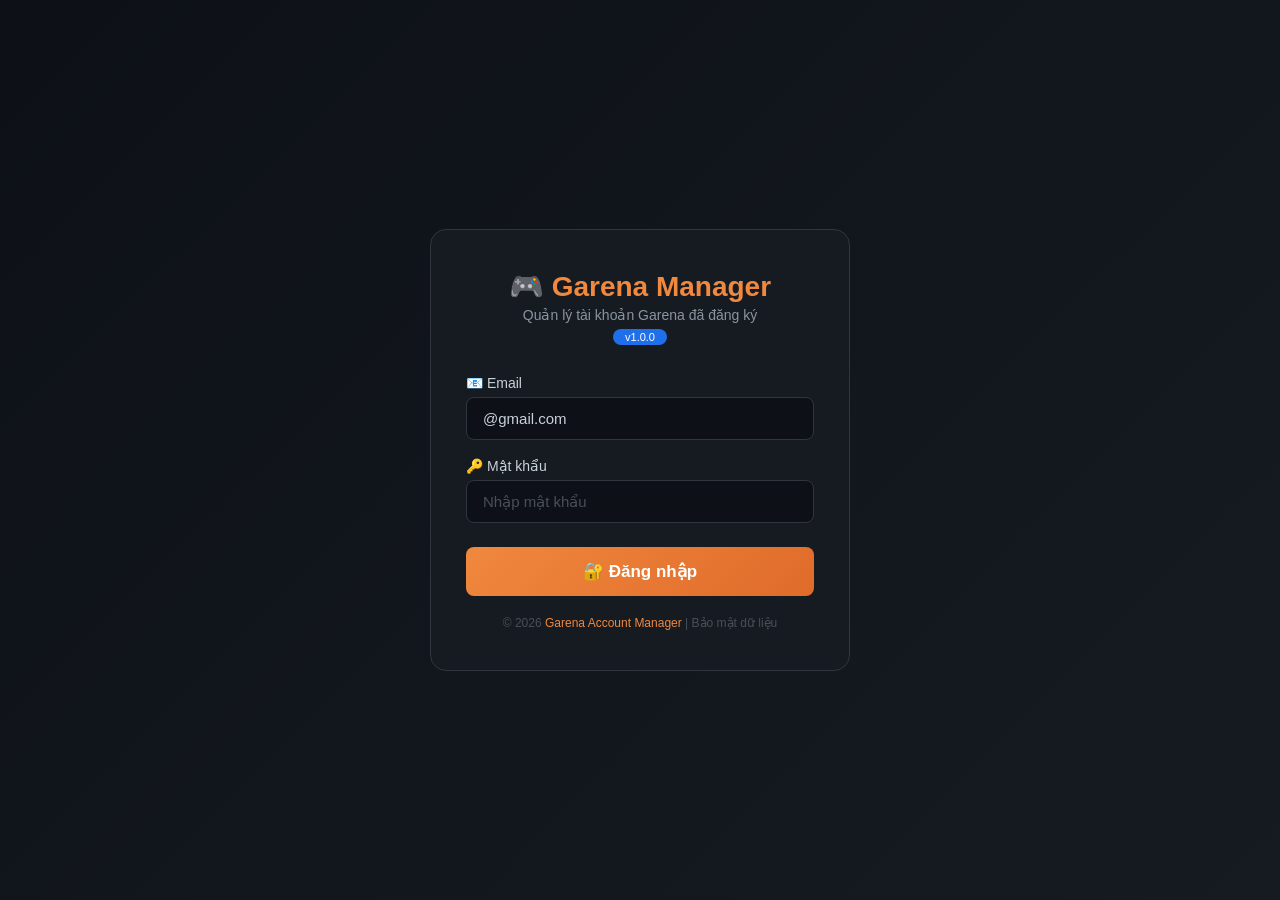
==== index.html @ 015ea753 "Update index.html" ====
<!DOCTYPE html>
<html lang="vi">
<head>
    <meta charset="UTF-8">
    <meta name="viewport" content="width=device-width, initial-scale=1.0">
    <title>🎮 Garena Account Manager</title>
    <style>
        * {
            margin: 0;
            padding: 0;
            box-sizing: border-box;
        }

        body {
            font-family: 'Segoe UI', Tahoma, Geneva, Verdana, sans-serif;
            background: #0d1117;
            color: #c9d1d9;
            min-height: 100vh;
        }

        /* ===== LOGIN PAGE ===== */
        .login-page {
            display: flex;
            justify-content: center;
            align-items: center;
            min-height: 100vh;
            background: linear-gradient(135deg, #0d1117 0%, #161b22 100%);
        }

        .login-container {
            background: #161b22;
            padding: 40px 35px;
            border-radius: 16px;
            border: 1px solid #30363d;
            width: 100%;
            max-width: 420px;
            animation: slideUp 0.5s ease;
        }

        @keyframes slideUp {
            from {
                opacity: 0;
                transform: translateY(30px);
            }
            to {
                opacity: 1;
                transform: translateY(0);
            }
        }

        .login-container .logo {
            text-align: center;
            margin-bottom: 30px;
        }

        .login-container .logo h1 {
            color: #f0883e;
            font-size: 28px;
            font-weight: 700;
        }

        .login-container .logo p {
            color: #8b949e;
            font-size: 14px;
            margin-top: 4px;
        }

        .login-container .logo .version {
            display: inline-block;
            background: #1f6feb;
            color: #fff;
            font-size: 11px;
            padding: 2px 12px;
            border-radius: 10px;
            margin-top: 6px;
        }

        .form-group {
            margin-bottom: 18px;
        }

        .form-group label {
            display: block;
            color: #c9d1d9;
            font-size: 14px;
            font-weight: 500;
            margin-bottom: 6px;
        }

        .form-group input {
            width: 100%;
            padding: 12px 16px;
            background: #0d1117;
            border: 1px solid #30363d;
            border-radius: 8px;
            color: #c9d1d9;
            font-size: 15px;
            transition: 0.3s;
        }

        .form-group input:focus {
            outline: none;
            border-color: #f0883e;
            box-shadow: 0 0 0 3px rgba(240, 136, 62, 0.15);
        }

        .form-group input::placeholder {
            color: #484f58;
        }

        .btn-login {
            width: 100%;
            padding: 14px;
            background: linear-gradient(135deg, #f0883e 0%, #e06b2a 100%);
            color: #fff;
            border: none;
            border-radius: 8px;
            font-size: 17px;
            font-weight: 600;
            cursor: pointer;
            transition: 0.3s;
            margin-top: 6px;
        }

        .btn-login:hover {
            transform: translateY(-2px);
            box-shadow: 0 6px 24px rgba(240, 136, 62, 0.3);
        }

        .btn-login:disabled {
            opacity: 0.6;
            cursor: not-allowed;
            transform: none;
        }

        .btn-login.loading {
            position: relative;
            color: transparent;
        }

        .btn-login.loading::after {
            content: '';
            position: absolute;
            width: 24px;
            height: 24px;
            top: 50%;
            left: 50%;
            transform: translate(-50%, -50%);
            border: 3px solid #fff;
            border-radius: 50%;
            border-top-color: transparent;
            animation: spin 0.8s linear infinite;
        }

        @keyframes spin {
            to {
                transform: translate(-50%, -50%) rotate(360deg);
            }
        }

        .error-message {
            color: #f85149;
            font-size: 14px;
            text-align: center;
            margin-top: 12px;
            padding: 10px;
            background: rgba(248, 81, 73, 0.1);
            border-radius: 6px;
            display: none;
        }

        .error-message.show {
            display: block;
        }

        .footer-text {
            text-align: center;
            margin-top: 20px;
            color: #484f58;
            font-size: 12px;
        }

        .footer-text span {
            color: #f0883e;
        }

        /* ===== DASHBOARD ===== */
        .dashboard {
            display: none;
            padding: 20px;
            max-width: 1400px;
            margin: 0 auto;
        }

        .dashboard.active {
            display: block;
            animation: fadeIn 0.5s ease;
        }

        @keyframes fadeIn {
            from {
                opacity: 0;
            }
            to {
                opacity: 1;
            }
        }

        .dashboard-header {
            display: flex;
            justify-content: space-between;
            align-items: center;
            flex-wrap: wrap;
            gap: 15px;
            padding: 16px 20px;
            background: #161b22;
            border-radius: 12px;
            border: 1px solid #30363d;
            margin-bottom: 20px;
        }

        .dashboard-header .left {
            display: flex;
            align-items: center;
            gap: 15px;
        }

        .dashboard-header .left h2 {
            color: #f0883e;
            font-size: 22px;
        }

        .dashboard-header .left .user-email {
            color: #58a6ff;
            font-size: 14px;
            background: #0d1117;
            padding: 4px 14px;
            border-radius: 12px;
            border: 1px solid #30363d;
        }

        .dashboard-header .right {
            display: flex;
            align-items: center;
            gap: 12px;
            flex-wrap: wrap;
        }

        .dashboard-header .right .stats {
            display: flex;
            gap: 16px;
            font-size: 14px;
        }

        .dashboard-header .right .stats .stat-item {
            display: flex;
            align-items: center;
            gap: 6px;
        }

        .dashboard-header .right .stats .stat-item .num {
            font-weight: bold;
            color: #f0883e;
        }

        .btn-logout {
            background: #da3633;
            color: #fff;
            border: none;
            padding: 8px 18px;
            border-radius: 6px;
            cursor: pointer;
            font-weight: 600;
            transition: 0.3s;
            font-size: 13px;
        }

        .btn-logout:hover {
            background: #f85149;
        }

        .btn-refresh {
            background: #1f6feb;
            color: #fff;
            border: none;
            padding: 8px 18px;
            border-radius: 6px;
            cursor: pointer;
            font-weight: 600;
            transition: 0.3s;
            font-size: 13px;
        }

        .btn-refresh:hover {
            background: #388bfd;
        }

        .btn-refresh:disabled {
            opacity: 0.5;
            cursor: not-allowed;
        }

        .btn-export {
            background: #238636;
            color: #fff;
            border: none;
            padding: 8px 18px;
            border-radius: 6px;
            cursor: pointer;
            font-weight: 600;
            transition: 0.3s;
            font-size: 13px;
        }

        .btn-export:hover {
            background: #2ea043;
        }

        /* ===== FILTER ===== */
        .filter-bar {
            display: flex;
            gap: 12px;
            flex-wrap: wrap;
            padding: 12px 16px;
            background: #161b22;
            border-radius: 10px;
            border: 1px solid #30363d;
            margin-bottom: 16px;
            align-items: center;
        }

        .filter-bar input,
        .filter-bar select {
            padding: 8px 14px;
            background: #0d1117;
            border: 1px solid #30363d;
            border-radius: 6px;
            color: #c9d1d9;
            font-size: 13px;
            flex: 1;
            min-width: 150px;
        }

        .filter-bar input:focus,
        .filter-bar select:focus {
            outline: none;
            border-color: #f0883e;
        }

        .filter-bar .filter-label {
            color: #8b949e;
            font-size: 13px;
        }

        /* ===== TABLE ===== */
        .table-container {
            background: #161b22;
            border-radius: 12px;
            border: 1px solid #30363d;
            overflow: hidden;
        }

        .table-wrapper {
            overflow-x: auto;
        }

        table {
            width: 100%;
            border-collapse: collapse;
            font-size: 14px;
        }

        thead {
            background: #0d1117;
        }

        th {
            padding: 14px 16px;
            text-align: left;
            color: #8b949e;
            font-weight: 600;
            font-size: 12px;
            text-transform: uppercase;
            letter-spacing: 0.5px;
            border-bottom: 1px solid #30363d;
            white-space: nowrap;
        }

        td {
            padding: 12px 16px;
            border-bottom: 1px solid #21262d;
            vertical-align: middle;
        }

        tr:hover td {
            background: #0d1117;
        }

        tr:last-child td {
            border-bottom: none;
        }

        .username-cell {
            color: #f0883e;
            font-weight: 600;
        }

        .password-cell {
            font-family: 'Courier New', monospace;
            color: #58a6ff;
        }

        .email-cell {
            color: #3fb950;
        }

        .badge {
            display: inline-block;
            padding: 2px 10px;
            border-radius: 12px;
            font-size: 11px;
            font-weight: 600;
        }

        .badge-success {
            background: rgba(63, 185, 80, 0.2);
            color: #3fb950;
        }

        .badge-pending {
            background: rgba(210, 153, 34, 0.2);
            color: #d29922;
        }

        .badge-failed {
            background: rgba(248, 81, 73, 0.2);
            color: #f85149;
        }

        .copy-btn {
            background: transparent;
            color: #58a6ff;
            border: 1px solid #30363d;
            padding: 2px 10px;
            border-radius: 4px;
            cursor: pointer;
            font-size: 11px;
            transition: 0.3s;
        }

        .copy-btn:hover {
            background: #1f6feb;
            color: #fff;
            border-color: #1f6feb;
        }

        .empty-row td {
            text-align: center;
            padding: 40px;
            color: #8b949e;
            font-size: 16px;
        }

        /* ===== PAGINATION ===== */
        .pagination {
            display: flex;
            justify-content: space-between;
            align-items: center;
            flex-wrap: wrap;
            gap: 12px;
            padding: 14px 16px;
            background: #0d1117;
            border-top: 1px solid #30363d;
        }

        .pagination .info {
            color: #8b949e;
            font-size: 13px;
        }

        .pagination .info span {
            color: #c9d1d9;
            font-weight: 600;
        }

        .pagination .controls {
            display: flex;
            gap: 6px;
        }

        .pagination .controls button {
            padding: 6px 14px;
            background: #21262d;
            color: #c9d1d9;
            border: 1px solid #30363d;
            border-radius: 4px;
            cursor: pointer;
            transition: 0.3s;
            font-size: 13px;
        }

        .pagination .controls button:hover:not(:disabled) {
            background: #30363d;
        }

        .pagination .controls button:disabled {
            opacity: 0.4;
            cursor: not-allowed;
        }

        .pagination .controls button.active {
            background: #f0883e;
            color: #fff;
            border-color: #f0883e;
        }

        /* ===== LOADING SPINNER ===== */
        .loading-spinner {
            display: flex;
            justify-content: center;
            align-items: center;
            padding: 40px;
            gap: 12px;
            color: #8b949e;
        }

        .loading-spinner .spinner {
            width: 30px;
            height: 30px;
            border: 3px solid #30363d;
            border-radius: 50%;
            border-top-color: #f0883e;
            animation: spin 0.8s linear infinite;
        }

        /* ===== RESPONSIVE ===== */
        @media (max-width: 768px) {
            .dashboard-header {
                flex-direction: column;
                align-items: flex-start;
            }

            .dashboard-header .right {
                width: 100%;
                flex-wrap: wrap;
            }

            .dashboard-header .right .stats {
                flex-wrap: wrap;
            }

            .filter-bar {
                flex-direction: column;
            }

            .filter-bar input,
            .filter-bar select {
                width: 100%;
                min-width: unset;
            }

            .pagination {
                flex-direction: column;
                align-items: center;
            }

            th,
            td {
                padding: 8px 10px;
                font-size: 12px;
            }

            .login-container {
                padding: 24px 20px;
                margin: 10px;
            }
        }

        /* Scrollbar */
        ::-webkit-scrollbar {
            width: 6px;
            height: 6px;
        }

        ::-webkit-scrollbar-track {
            background: #0d1117;
        }

        ::-webkit-scrollbar-thumb {
            background: #30363d;
            border-radius: 3px;
        }

        ::-webkit-scrollbar-thumb:hover {
            background: #484f58;
        }
    </style>
</head>
<body>

    <!-- ===== LOGIN PAGE ===== -->
    <div class="login-page" id="loginPage">
        <div class="login-container">
            <div class="logo">
                <h1>🎮 Garena Manager</h1>
                <p>Quản lý tài khoản Garena đã đăng ký</p>
                <span class="version">v1.0.0</span>
            </div>

            <div class="form-group">
                <label>📧 Email</label>
                <input type="email" id="loginEmail" placeholder="Nhập email của bạn" value="@gmail.com">
            </div>

            <div class="form-group">
                <label>🔑 Mật khẩu</label>
                <input type="password" id="loginPassword" placeholder="Nhập mật khẩu" value="">
            </div>

            <button class="btn-login" id="loginBtn">🔐 Đăng nhập</button>

            <div class="error-message" id="loginError"></div>

            <div class="footer-text">
                © 2026 <span>Garena Account Manager</span> | Bảo mật dữ liệu
            </div>
        </div>
    </div>

    <!-- ===== DASHBOARD ===== -->
    <div class="dashboard" id="dashboard">
        <!-- Header -->
        <div class="dashboard-header">
            <div class="left">
                <h2>🎮 Garena Accounts</h2>
                <span class="user-email" id="userEmailDisplay">loading...</span>
            </div>
            <div class="right">
                <div class="stats">
                    <div class="stat-item">📦 Tổng: <span class="num" id="totalCount">0</span></div>
                    <div class="stat-item">✅ Thành công: <span class="num" id="successCount">0</span></div>
                    <div class="stat-item">⏳ Pending: <span class="num" id="pendingCount">0</span></div>
                </div>
                <button class="btn-refresh" id="refreshBtn">🔄 Làm mới</button>
                <button class="btn-export" id="exportBtn">📥 Export CSV</button>
                <button class="btn-logout" id="logoutBtn">🚪 Đăng xuất</button>
            </div>
        </div>

        <!-- Filter -->
        <div class="filter-bar">
            <span class="filter-label">🔍 Tìm kiếm:</span>
            <input type="text" id="searchInput" placeholder="Tìm username, email...">
            <select id="statusFilter">
                <option value="all">📊 Tất cả</option>
                <option value="success">✅ Thành công</option>
                <option value="pending">⏳ Đang xử lý</option>
                <option value="failed">❌ Thất bại</option>
            </select>
        </div>

        <!-- Table -->
        <div class="table-container">
            <div class="table-wrapper">
                <table>
                    <thead>
                        <tr>
                            <th>#</th>
                            <th>👤 Username</th>
                            <th>🔑 Password</th>
                            <th>📧 Email</th>
                            <th>🔐 Email Pass</th>
                            <th>🌐 Proxy</th>
                            <th>📅 Ngày tạo</th>
                            <th>📊 Status</th>
                            <th>⚡ Action</th>
                        </tr>
                    </thead>
                    <tbody id="tableBody">
                        <tr class="empty-row">
                            <td colspan="9">
                                <div class="loading-spinner">
                                    <div class="spinner"></div>
                                    <span>Đang tải dữ liệu...</span>
                                </div>
                            </td>
                        </tr>
                    </tbody>
                </table>
            </div>

            <!-- Pagination -->
            <div class="pagination">
                <div class="info">
                    Hiển thị <span id="startIndex">0</span> - <span id="endIndex">0</span> / <span id="totalItems">0</span>
                </div>
                <div class="controls" id="paginationControls">
                    <button id="prevPage" disabled>‹</button>
                    <button id="nextPage">›</button>
                </div>
            </div>
        </div>
    </div>

    <script>
        // ============================================
        // FIREBASE CONFIG
        // ============================================
        const FIREBASE_CONFIG = {
            apiKey: "AIzaSyCYkHYveuBZAnbZt_qZD2iWWy8BkS49dsU",
            authDomain: "garena-auto-register-pro.firebaseapp.com",
            projectId: "garena-auto-register-pro",
            storageBucket: "garena-auto-register-pro.firebasestorage.app",
            messagingSenderId: "306207796959",
            appId: "1:306207796959:web:a7037aba8234f8f357c36a"
        };

        const FIRESTORE_URL =
            `https://firestore.googleapis.com/v1/projects/${FIREBASE_CONFIG.projectId}/databases/(default)/documents`;

        // ============================================
        // STATE
        // ============================================
        let currentUser = null;
        let allAccounts = [];
        let filteredAccounts = [];
        let currentPage = 1;
        const PAGE_SIZE = 20;
        let isLoading = false;
        let cache = {
            data: null,
            timestamp: 0,
            userEmail: null
        };
        const CACHE_TTL = 60000; // 1 phút cache

        // ============================================
        // DOM REFS
        // ============================================
        const loginPage = document.getElementById('loginPage');
        const dashboard = document.getElementById('dashboard');
        const loginEmail = document.getElementById('loginEmail');
        const loginPassword = document.getElementById('loginPassword');
        const loginBtn = document.getElementById('loginBtn');
        const loginError = document.getElementById('loginError');

        const userEmailDisplay = document.getElementById('userEmailDisplay');
        const totalCount = document.getElementById('totalCount');
        const successCount = document.getElementById('successCount');
        const pendingCount = document.getElementById('pendingCount');
        const tableBody = document.getElementById('tableBody');
        const searchInput = document.getElementById('searchInput');
        const statusFilter = document.getElementById('statusFilter');
        const refreshBtn = document.getElementById('refreshBtn');
        const exportBtn = document.getElementById('exportBtn');
        const logoutBtn = document.getElementById('logoutBtn');
        const startIndex = document.getElementById('startIndex');
        const endIndex = document.getElementById('endIndex');
        const totalItems = document.getElementById('totalItems');
        const prevPage = document.getElementById('prevPage');
        const nextPage = document.getElementById('nextPage');

        // ============================================
        // AUTH FUNCTIONS
        // ============================================
        async function signIn(email, password) {
            const url =
                `https://www.googleapis.com/identitytoolkit/v3/relyingparty/verifyPassword?key=${FIREBASE_CONFIG.apiKey}`;

            const response = await fetch(url, {
                method: 'POST',
                headers: { 'Content-Type': 'application/json' },
                body: JSON.stringify({
                    email,
                    password,
                    returnSecureToken: true
                })
            });

            if (!response.ok) {
                const error = await response.json();
                throw new Error(error.error?.message || 'Đăng nhập thất bại');
            }

            const data = await response.json();

            currentUser = {
                email: data.email,
                localId: data.localId,
                idToken: data.idToken,
                refreshToken: data.refreshToken,
                expiresIn: data.expiresIn,
                loginTime: Date.now()
            };

            // Lưu vào sessionStorage để giữ đăng nhập
            sessionStorage.setItem('garena_user', JSON.stringify(currentUser));

            return currentUser;
        }

        function getCurrentUser() {
            const stored = sessionStorage.getItem('garena_user');
            if (stored) {
                try {
                    const user = JSON.parse(stored);
                    const expiresAt = user.loginTime + (parseInt(user.expiresIn) * 1000);
                    if (Date.now() < expiresAt) {
                        currentUser = user;
                        return user;
                    } else {
                        sessionStorage.removeItem('garena_user');
                    }
                } catch (e) {}
            }
            return null;
        }

        function logout() {
            sessionStorage.removeItem('garena_user');
            currentUser = null;
            allAccounts = [];
            filteredAccounts = [];
            dashboard.classList.remove('active');
            loginPage.style.display = 'flex';
        }

        function getToken() {
            if (!currentUser) return null;
            const expiresAt = currentUser.loginTime + (parseInt(currentUser.expiresIn) * 1000);
            if (Date.now() >= expiresAt) {
                logout();
                return null;
            }
            return currentUser.idToken;
        }

        // ============================================
        // GET USER COLLECTION
        // ============================================
        function getUserCollection(email) {
            let sanitized = email
                .replace(/@/g, '_at_')
                .replace(/\./g, '_dot_')
                .replace(/[^a-zA-Z0-9_]/g, '_');

            if (sanitized.match(/^[0-9]/)) {
                sanitized = '_' + sanitized;
            }

            if (sanitized.length > 100) {
                sanitized = sanitized.substring(0, 100);
            }

            return `account_garena_${sanitized}`;
        }

        // ============================================
        // FETCH ACCOUNTS (VỚI CACHE + PAGINATION)
        // ============================================
        async function fetchAccounts(forceRefresh = false) {
            if (!currentUser) return;

            const token = getToken();
            if (!token) {
                logout();
                return;
            }

            // Kiểm tra cache
            const now = Date.now();
            if (!forceRefresh &&
                cache.data &&
                cache.userEmail === currentUser.email &&
                (now - cache.timestamp) < CACHE_TTL) {
                console.log('📦 Dùng cache (', cache.data.length, 'accounts)');
                allAccounts = cache.data;
                applyFilters();
                return;
            }

            if (isLoading) return;
            isLoading = true;
            refreshBtn.disabled = true;
            showLoading();

            try {
                const collection = getUserCollection(currentUser.email);
                console.log('📂 Fetching collection:', collection);

                // Đọc với limit để tránh quota
                let allDocs = [];
                let pageToken = null;
                let hasMore = true;

                // Đọc tối đa 1000 documents (vẫn trong quota an toàn)
                const MAX_DOCS = 1000;
                const BATCH_SIZE = 200;

                while (hasMore && allDocs.length < MAX_DOCS) {
                    let url =
                        `${FIRESTORE_URL}/${collection}?pageSize=${BATCH_SIZE}`;
                    if (pageToken) {
                        url += `&pageToken=${pageToken}`;
                    }

                    const response = await fetch(url, {
                        headers: {
                            'Authorization': `Bearer ${token}`,
                            'Content-Type': 'application/json'
                        }
                    });

                    if (!response.ok) {
                        if (response.status === 404) {
                            // Collection chưa có
                            break;
                        }
                        const errorText = await response.text();
                        throw new Error(`HTTP ${response.status}: ${errorText}`);
                    }

                    const data = await response.json();
                    const docs = data.documents || [];

                    for (const doc of docs) {
                        const fields = doc.fields || {};
                        const account = {
                            username: fields.username?.stringValue || '',
                            password: fields.password?.stringValue || '',
                            email: fields.email?.stringValue || '',
                            emailPassword: fields.emailPassword?.stringValue || '',
                            proxy: fields.proxy?.stringValue || 'direct',
                            proxyIP: fields.proxyIP?.stringValue || '',
                            registeredAt: fields.registeredAt?.stringValue || '',
                            status: fields.status?.stringValue || 'success',
                            deviceId: fields.deviceId?.stringValue || '',
                            userEmail: fields.userEmail?.stringValue || currentUser.email
                        };
                        allDocs.push(account);
                    }

                    pageToken = data.nextPageToken || null;
                    hasMore = !!pageToken && allDocs.length < MAX_DOCS;

                    // Tránh rate limit
                    await sleep(200);
                }

                console.log(`✅ Đã lấy ${allDocs.length} accounts`);

                // Sắp xếp theo thời gian tạo (mới nhất lên đầu)
                allDocs.sort((a, b) => {
                    if (!a.registeredAt) return 1;
                    if (!b.registeredAt) return -1;
                    return new Date(b.registeredAt) - new Date(a.registeredAt);
                });

                allAccounts = allDocs;

                // Cache
                cache.data = allDocs;
                cache.timestamp = now;
                cache.userEmail = currentUser.email;

                applyFilters();

            } catch (error) {
                console.error('❌ Lỗi fetch:', error);
                showError('Không thể tải dữ liệu: ' + error.message);
                // Dùng cache cũ nếu có
                if (cache.data && cache.userEmail === currentUser.email) {
                    allAccounts = cache.data;
                    applyFilters();
                }
            } finally {
                isLoading = false;
                refreshBtn.disabled = false;
            }
        }

        // ============================================
        // FILTER + PAGINATION
        // ============================================
        function applyFilters() {
            const search = searchInput.value.toLowerCase().trim();
            const status = statusFilter.value;

            filteredAccounts = allAccounts.filter(acc => {
                // Search
                if (search) {
                    const username = (acc.username || '').toLowerCase();
                    const email = (acc.email || '').toLowerCase();
                    if (!username.includes(search) && !email.includes(search)) {
                        return false;
                    }
                }

                // Status
                if (status !== 'all') {
                    const accStatus = (acc.status || 'success').toLowerCase();
                    if (accStatus !== status.toLowerCase()) {
                        return false;
                    }
                }

                return true;
            });

            currentPage = 1;
            renderTable();
            updateStats();
            updatePagination();
        }

        function renderTable() {
            const start = (currentPage - 1) * PAGE_SIZE;
            const end = Math.min(start + PAGE_SIZE, filteredAccounts.length);
            const pageData = filteredAccounts.slice(start, end);

            if (pageData.length === 0) {
                tableBody.innerHTML = `
                    <tr class="empty-row">
                        <td colspan="9">
                            ${allAccounts.length === 0 ? '📭 Chưa có tài khoản nào được tạo' : '🔍 Không tìm thấy kết quả'}
                        </td>
                    </tr>
                `;
                return;
            }

            let html = '';
            pageData.forEach((acc, index) => {
                const num = start + index + 1;
                const statusBadge = getStatusBadge(acc.status);
                const date = acc.registeredAt ? new Date(acc.registeredAt).toLocaleDateString('vi-VN') : '-';

                html += `
                    <tr>
                        <td>${num}</td>
                        <td class="username-cell">${escapeHtml(acc.username || '-')}</td>
                        <td class="password-cell">${escapeHtml(acc.password || '-')}</td>
                        <td class="email-cell">${escapeHtml(acc.email || '-')}</td>
                        <td>${escapeHtml(acc.emailPassword || '-')}</td>
                        <td>${escapeHtml(acc.proxy || 'direct')}</td>
                        <td>${date}</td>
                        <td>${statusBadge}</td>
                        <td>
                            <button class="copy-btn" onclick='copyText("${escapeHtml(acc.username)}:${escapeHtml(acc.password)}")'>📋 Copy</button>
                        </td>
                    </tr>
                `;
            });

            tableBody.innerHTML = html;
            updatePaginationInfo();
        }

        function updateStats() {
            const total = allAccounts.length;
            const success = allAccounts.filter(a => (a.status || 'success') === 'success').length;
            const pending = allAccounts.filter(a => (a.status || '').toLowerCase() === 'pending').length;

            totalCount.textContent = total;
            successCount.textContent = success;
            pendingCount.textContent = pending;
        }

        function updatePaginationInfo() {
            const total = filteredAccounts.length;
            const start = total === 0 ? 0 : (currentPage - 1) * PAGE_SIZE + 1;
            const end = Math.min(currentPage * PAGE_SIZE, total);

            startIndex.textContent = start;
            endIndex.textContent = end;
            totalItems.textContent = total;
        }

        function updatePagination() {
            const totalPages = Math.ceil(filteredAccounts.length / PAGE_SIZE);
            prevPage.disabled = currentPage <= 1;
            nextPage.disabled = currentPage >= totalPages || totalPages === 0;
        }

        function getStatusBadge(status) {
            const s = (status || 'success').toLowerCase();
            if (s === 'success') {
                return '<span class="badge badge-success">✅ Thành công</span>';
            } else if (s === 'pending') {
                return '<span class="badge badge-pending">⏳ Pending</span>';
            } else {
                return '<span class="badge badge-failed">❌ Thất bại</span>';
            }
        }

        // ============================================
        // UTILITY
        // ============================================
        function sleep(ms) {
            return new Promise(resolve => setTimeout(resolve, ms));
        }

        function escapeHtml(text) {
            if (!text) return '';
            const div = document.createElement('div');
            div.textContent = text;
            return div.innerHTML;
        }

        function copyText(text) {
            navigator.clipboard.writeText(text).then(() => {
                alert('✅ Đã copy: ' + text);
            }).catch(() => {
                const input = document.createElement('input');
                input.value = text;
                document.body.appendChild(input);
                input.select();
                document.execCommand('copy');
                document.body.removeChild(input);
                alert('✅ Đã copy: ' + text);
            });
        }

        function showLoading() {
            tableBody.innerHTML = `
                <tr class="empty-row">
                    <td colspan="9">
                        <div class="loading-spinner">
                            <div class="spinner"></div>
                            <span>Đang tải dữ liệu...</span>
                        </div>
                    </td>
                </tr>
            `;
        }

        function showError(msg) {
            // Hiển thị lỗi trong bảng
            tableBody.innerHTML = `
                <tr class="empty-row">
                    <td colspan="9" style="color:#f85149;">
                        ❌ ${msg}
                    </td>
                </tr>
            `;
        }

        // ============================================
        // EXPORT CSV
        // ============================================
        function exportCSV() {
            if (allAccounts.length === 0) {
                alert('Không có dữ liệu để xuất!');
                return;
            }

            const headers = ['Username', 'Password', 'Email', 'EmailPassword', 'Proxy', 'ProxyIP', 'RegisteredAt', 'Status'];
            const rows = allAccounts.map(acc => [
                acc.username || '',
                acc.password || '',
                acc.email || '',
                acc.emailPassword || '',
                acc.proxy || '',
                acc.proxyIP || '',
                acc.registeredAt || '',
                acc.status || ''
            ]);

            const content = headers.join(',') + '\n' + rows.map(row => row.join(',')).join('\n');
            const blob = new Blob(['\uFEFF' + content], { type: 'text/csv;charset=utf-8' });
            const url = URL.createObjectURL(blob);
            const link = document.createElement('a');
            link.href = url;
            link.download = `garena_accounts_${Date.now()}.csv`;
            document.body.appendChild(link);
            link.click();
            document.body.removeChild(link);
            setTimeout(() => URL.revokeObjectURL(url), 5000);
        }

        // ============================================
        // LOGIN HANDLER
        // ============================================
        async function handleLogin() {
            const email = loginEmail.value.trim();
            const password = loginPassword.value;

            if (!email || !password) {
                showLoginError('Vui lòng nhập email và mật khẩu');
                return;
            }

            loginBtn.disabled = true;
            loginBtn.classList.add('loading');
            hideLoginError();

            try {
                await signIn(email, password);
                loginBtn.textContent = '✅ Thành công!';
                await sleep(500);
                showDashboard();
            } catch (error) {
                let msg = 'Đăng nhập thất bại';
                if (error.message.includes('EMAIL_NOT_FOUND')) {
                    msg = 'Email không tồn tại';
                } else if (error.message.includes('INVALID_PASSWORD')) {
                    msg = 'Mật khẩu không đúng';
                } else if (error.message.includes('USER_DISABLED')) {
                    msg = 'Tài khoản đã bị vô hiệu hóa';
                } else if (error.message.includes('TOO_MANY_ATTEMPTS')) {
                    msg = 'Quá nhiều lần thử, vui lòng thử lại sau';
                } else {
                    msg = error.message || 'Đăng nhập thất bại';
                }
                showLoginError(msg);
            } finally {
                loginBtn.disabled = false;
                loginBtn.classList.remove('loading');
                loginBtn.textContent = '🔐 Đăng nhập';
            }
        }

        function showLoginError(msg) {
            loginError.textContent = '❌ ' + msg;
            loginError.classList.add('show');
        }

        function hideLoginError() {
            loginError.classList.remove('show');
        }

        // ============================================
        // SHOW DASHBOARD
        // ============================================
        async function showDashboard() {
            loginPage.style.display = 'none';
            dashboard.classList.add('active');
            userEmailDisplay.textContent = currentUser.email;

            await fetchAccounts();
        }

        // ============================================
        // EVENT LISTENERS
        // ============================================

        // Login
        loginBtn.addEventListener('click', handleLogin);

        loginEmail.addEventListener('keydown', (e) => {
            if (e.key === 'Enter') loginPassword.focus();
        });

        loginPassword.addEventListener('keydown', (e) => {
            if (e.key === 'Enter') handleLogin();
        });

        // Logout
        logoutBtn.addEventListener('click', () => {
            if (confirm('Bạn có chắc muốn đăng xuất?')) {
                logout();
                loginPage.style.display = 'flex';
            }
        });

        // Refresh
        refreshBtn.addEventListener('click', () => {
            fetchAccounts(true);
        });

        // Export
        exportBtn.addEventListener('click', exportCSV);

        // Filter
        searchInput.addEventListener('input', applyFilters);
        statusFilter.addEventListener('change', applyFilters);

        // Pagination
        prevPage.addEventListener('click', () => {
            if (currentPage > 1) {
                currentPage--;
                renderTable();
                updatePagination();
            }
        });

        nextPage.addEventListener('click', () => {
            const totalPages = Math.ceil(filteredAccounts.length / PAGE_SIZE);
            if (currentPage < totalPages) {
                currentPage++;
                renderTable();
                updatePagination();
            }
        });

        // ============================================
        // KEYBOARD SHORTCUTS
        // ============================================
        document.addEventListener('keydown', (e) => {
            if (e.ctrlKey && e.key === 'r') {
                e.preventDefault();
                if (dashboard.classList.contains('active')) {
                    fetchAccounts(true);
                }
            }
        });

        // ============================================
        // INIT
        // ============================================
        (function init() {
            // Kiểm tra đăng nhập từ session
            const user = getCurrentUser();
            if (user) {
                showDashboard();
            } else {
                loginPage.style.display = 'flex';
                dashboard.classList.remove('active');
            }

            // Pre-fill demo account
            if (!loginEmail.value) {
                loginEmail.value = 'tuquangnamht2007@gmail.com';
                loginPassword.value = 'QNam2007@';
            }
        })();

        console.log('🎮 Garena Account Manager v1.0.0 loaded!');
        console.log('📌 Sử dụng cache để tránh vượt quota đọc');
        console.log('📌 Cache TTL:', CACHE_TTL / 1000, 'giây');
    </script>

</body>
</html>
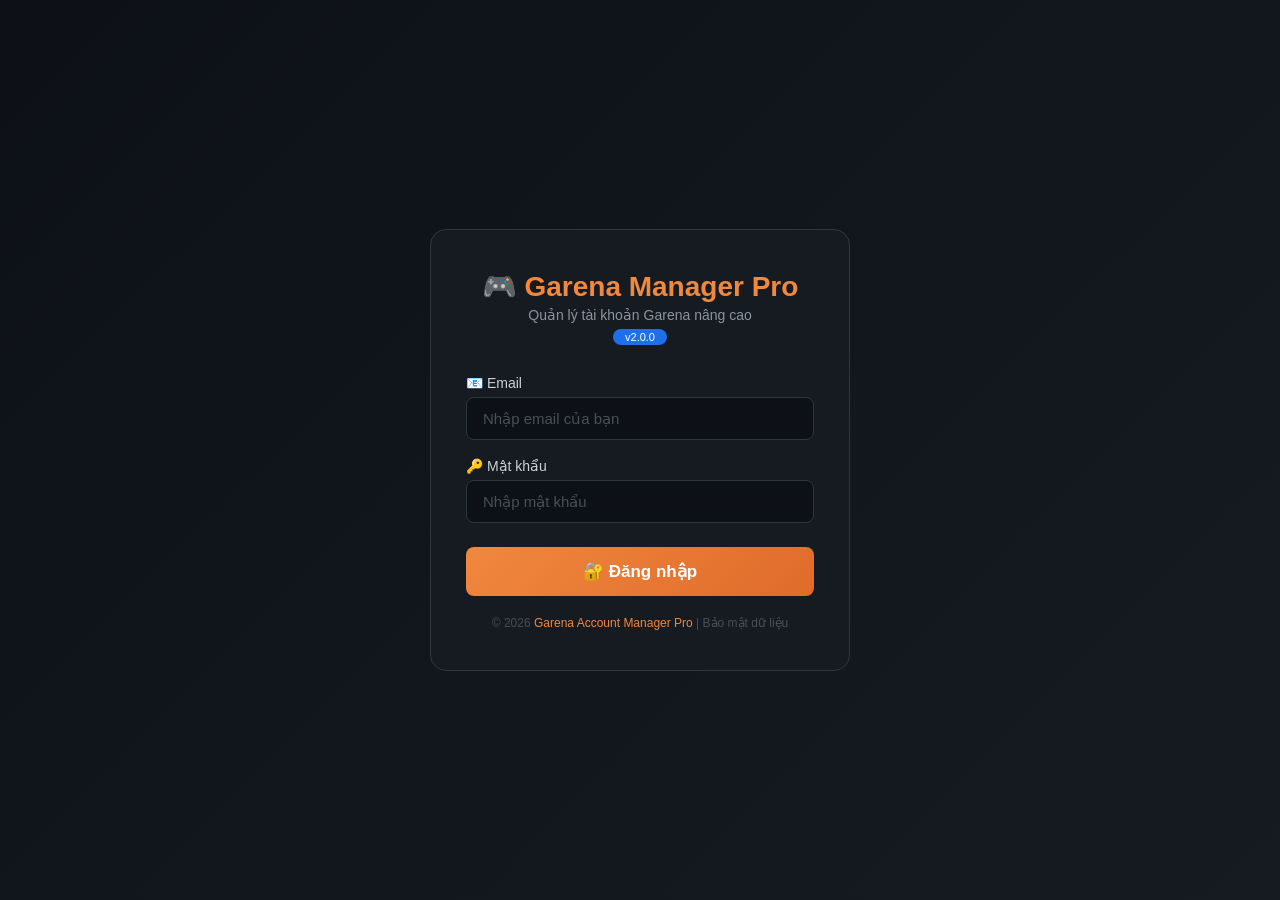
==== commit 50f5911c: "Auto-update-2026-08-07" ====
--- a/index.html
+++ b/index.html
@@ -3,8 +3,9 @@
 <head>
     <meta charset="UTF-8">
     <meta name="viewport" content="width=device-width, initial-scale=1.0">
-    <title>🎮 Garena Account Manager</title>
+    <title>🎮 Garena Account Manager Pro</title>
     <style>
+        /* ===== RESET & BASE ===== */
         * {
             margin: 0;
             padding: 0;
@@ -16,6 +17,34 @@
             background: #0d1117;
             color: #c9d1d9;
             min-height: 100vh;
+            transition: background 0.3s, color 0.3s;
+        }
+
+        body.light-mode {
+            background: #f0f6fc;
+            color: #24292e;
+        }
+
+        /* ===== SCROLLBAR ===== */
+        ::-webkit-scrollbar {
+            width: 6px;
+            height: 6px;
+        }
+        ::-webkit-scrollbar-track {
+            background: #0d1117;
+        }
+        ::-webkit-scrollbar-thumb {
+            background: #30363d;
+            border-radius: 3px;
+        }
+        ::-webkit-scrollbar-thumb:hover {
+            background: #484f58;
+        }
+        body.light-mode ::-webkit-scrollbar-track {
+            background: #f0f6fc;
+        }
+        body.light-mode ::-webkit-scrollbar-thumb {
+            background: #d0d7de;
         }
 
         /* ===== LOGIN PAGE ===== */
@@ -25,6 +54,10 @@
             align-items: center;
             min-height: 100vh;
             background: linear-gradient(135deg, #0d1117 0%, #161b22 100%);
+        }
+
+        body.light-mode .login-page {
+            background: linear-gradient(135deg, #f0f6fc 0%, #e1e8f0 100%);
         }
 
         .login-container {
@@ -37,6 +70,11 @@
             animation: slideUp 0.5s ease;
         }
 
+        body.light-mode .login-container {
+            background: #ffffff;
+            border-color: #d0d7de;
+        }
+
         @keyframes slideUp {
             from {
                 opacity: 0;
@@ -85,6 +123,10 @@
             font-size: 14px;
             font-weight: 500;
             margin-bottom: 6px;
+        }
+
+        body.light-mode .form-group label {
+            color: #24292e;
         }
 
         .form-group input {
@@ -96,6 +138,12 @@
             color: #c9d1d9;
             font-size: 15px;
             transition: 0.3s;
+        }
+
+        body.light-mode .form-group input {
+            background: #f6f8fa;
+            border-color: #d0d7de;
+            color: #24292e;
         }
 
         .form-group input:focus {
@@ -188,7 +236,7 @@
         .dashboard {
             display: none;
             padding: 20px;
-            max-width: 1400px;
+            max-width: 1600px;
             margin: 0 auto;
         }
 
@@ -206,6 +254,7 @@
             }
         }
 
+        /* ===== HEADER ===== */
         .dashboard-header {
             display: flex;
             justify-content: space-between;
@@ -219,10 +268,16 @@
             margin-bottom: 20px;
         }
 
+        body.light-mode .dashboard-header {
+            background: #ffffff;
+            border-color: #d0d7de;
+        }
+
         .dashboard-header .left {
             display: flex;
             align-items: center;
             gap: 15px;
+            flex-wrap: wrap;
         }
 
         .dashboard-header .left h2 {
@@ -239,6 +294,12 @@
             border: 1px solid #30363d;
         }
 
+        body.light-mode .dashboard-header .left .user-email {
+            background: #f6f8fa;
+            border-color: #d0d7de;
+            color: #0969da;
+        }
+
         .dashboard-header .right {
             display: flex;
             align-items: center;
@@ -263,18 +324,58 @@
             color: #f0883e;
         }
 
-        .btn-logout {
-            background: #da3633;
-            color: #fff;
+        .btn {
+            padding: 8px 18px;
             border: none;
-            padding: 8px 18px;
             border-radius: 6px;
             cursor: pointer;
             font-weight: 600;
             transition: 0.3s;
             font-size: 13px;
-        }
-
+            color: #fff;
+        }
+
+        .btn:hover {
+            transform: translateY(-1px);
+        }
+        .btn:disabled {
+            opacity: 0.5;
+            cursor: not-allowed;
+            transform: none;
+        }
+
+        .btn-danger {
+            background: #da3633;
+        }
+        .btn-danger:hover {
+            background: #f85149;
+        }
+
+        .btn-primary {
+            background: #1f6feb;
+        }
+        .btn-primary:hover {
+            background: #388bfd;
+        }
+
+        .btn-success {
+            background: #238636;
+        }
+        .btn-success:hover {
+            background: #2ea043;
+        }
+
+        .btn-warning {
+            background: #d29922;
+        }
+        .btn-warning:hover {
+            background: #e3b341;
+        }
+
+        .btn-logout {
+            background: #da3633;
+            color: #fff;
+        }
         .btn-logout:hover {
             background: #f85149;
         }
@@ -282,41 +383,103 @@
         .btn-refresh {
             background: #1f6feb;
             color: #fff;
-            border: none;
-            padding: 8px 18px;
-            border-radius: 6px;
-            cursor: pointer;
-            font-weight: 600;
-            transition: 0.3s;
-            font-size: 13px;
-        }
-
+        }
         .btn-refresh:hover {
             background: #388bfd;
-        }
-
-        .btn-refresh:disabled {
-            opacity: 0.5;
-            cursor: not-allowed;
         }
 
         .btn-export {
             background: #238636;
             color: #fff;
-            border: none;
-            padding: 8px 18px;
-            border-radius: 6px;
-            cursor: pointer;
-            font-weight: 600;
-            transition: 0.3s;
-            font-size: 13px;
-        }
-
+        }
         .btn-export:hover {
             background: #2ea043;
         }
 
-        /* ===== FILTER ===== */
+        .btn-import {
+            background: #8b5cf6;
+            color: #fff;
+        }
+        .btn-import:hover {
+            background: #a78bfa;
+        }
+
+        .btn-theme {
+            background: #30363d;
+            color: #c9d1d9;
+        }
+        .btn-theme:hover {
+            background: #484f58;
+        }
+        body.light-mode .btn-theme {
+            background: #d0d7de;
+            color: #24292e;
+        }
+        body.light-mode .btn-theme:hover {
+            background: #b0b8c0;
+        }
+
+        /* ===== ADMIN NOTIFICATION ===== */
+        .admin-notification {
+            background: #161b22;
+            border: 1px solid #30363d;
+            border-radius: 12px;
+            padding: 16px 20px;
+            margin-bottom: 16px;
+            display: none;
+            position: relative;
+        }
+
+        body.light-mode .admin-notification {
+            background: #ffffff;
+            border-color: #d0d7de;
+        }
+
+        .admin-notification.show {
+            display: block;
+            animation: slideUp 0.3s ease;
+        }
+
+        .admin-notification .notif-header {
+            display: flex;
+            justify-content: space-between;
+            align-items: center;
+            margin-bottom: 8px;
+        }
+
+        .admin-notification .notif-header h4 {
+            color: #f0883e;
+            font-size: 16px;
+        }
+
+        .admin-notification .notif-close {
+            background: none;
+            border: none;
+            color: #8b949e;
+            font-size: 20px;
+            cursor: pointer;
+        }
+        .admin-notification .notif-close:hover {
+            color: #c9d1d9;
+        }
+
+        .admin-notification .notif-content {
+            color: #c9d1d9;
+            font-size: 14px;
+            line-height: 1.6;
+        }
+
+        body.light-mode .admin-notification .notif-content {
+            color: #24292e;
+        }
+
+        .admin-notification .notif-time {
+            color: #8b949e;
+            font-size: 12px;
+            margin-top: 8px;
+        }
+
+        /* ===== FILTER BAR ===== */
         .filter-bar {
             display: flex;
             gap: 12px;
@@ -329,6 +492,11 @@
             align-items: center;
         }
 
+        body.light-mode .filter-bar {
+            background: #ffffff;
+            border-color: #d0d7de;
+        }
+
         .filter-bar input,
         .filter-bar select {
             padding: 8px 14px;
@@ -338,7 +506,14 @@
             color: #c9d1d9;
             font-size: 13px;
             flex: 1;
-            min-width: 150px;
+            min-width: 130px;
+        }
+
+        body.light-mode .filter-bar input,
+        body.light-mode .filter-bar select {
+            background: #f6f8fa;
+            border-color: #d0d7de;
+            color: #24292e;
         }
 
         .filter-bar input:focus,
@@ -350,6 +525,46 @@
         .filter-bar .filter-label {
             color: #8b949e;
             font-size: 13px;
+            white-space: nowrap;
+        }
+
+        .filter-bar .filter-group {
+            display: flex;
+            align-items: center;
+            gap: 6px;
+            flex-wrap: wrap;
+        }
+
+        /* ===== BATCH TOOLBAR ===== */
+        .batch-toolbar {
+            display: none;
+            padding: 10px 16px;
+            background: #161b22;
+            border-radius: 10px;
+            border: 1px solid #30363d;
+            margin-bottom: 16px;
+            align-items: center;
+            gap: 12px;
+            flex-wrap: wrap;
+        }
+
+        body.light-mode .batch-toolbar {
+            background: #ffffff;
+            border-color: #d0d7de;
+        }
+
+        .batch-toolbar.show {
+            display: flex;
+        }
+
+        .batch-toolbar .selected-info {
+            color: #8b949e;
+            font-size: 14px;
+        }
+
+        .batch-toolbar .selected-info span {
+            color: #f0883e;
+            font-weight: 600;
         }
 
         /* ===== TABLE ===== */
@@ -360,6 +575,11 @@
             overflow: hidden;
         }
 
+        body.light-mode .table-container {
+            background: #ffffff;
+            border-color: #d0d7de;
+        }
+
         .table-wrapper {
             overflow-x: auto;
         }
@@ -372,6 +592,10 @@
 
         thead {
             background: #0d1117;
+        }
+
+        body.light-mode thead {
+            background: #f6f8fa;
         }
 
         th {
@@ -386,18 +610,35 @@
             white-space: nowrap;
         }
 
+        body.light-mode th {
+            color: #57606a;
+            border-bottom-color: #d0d7de;
+        }
+
         td {
             padding: 12px 16px;
             border-bottom: 1px solid #21262d;
             vertical-align: middle;
         }
 
+        body.light-mode td {
+            border-bottom-color: #e1e4e8;
+        }
+
         tr:hover td {
             background: #0d1117;
         }
 
+        body.light-mode tr:hover td {
+            background: #f6f8fa;
+        }
+
         tr:last-child td {
             border-bottom: none;
+        }
+
+        tr.editing td {
+            background: rgba(240, 136, 62, 0.1);
         }
 
         .username-cell {
@@ -412,6 +653,15 @@
 
         .email-cell {
             color: #3fb950;
+        }
+
+        .note-cell {
+            max-width: 150px;
+            overflow: hidden;
+            text-overflow: ellipsis;
+            white-space: nowrap;
+            color: #8b949e;
+            font-style: italic;
         }
 
         .badge {
@@ -426,15 +676,23 @@
             background: rgba(63, 185, 80, 0.2);
             color: #3fb950;
         }
-
         .badge-pending {
             background: rgba(210, 153, 34, 0.2);
             color: #d29922;
         }
-
         .badge-failed {
             background: rgba(248, 81, 73, 0.2);
             color: #f85149;
+        }
+        .badge-locked {
+            background: rgba(139, 92, 246, 0.2);
+            color: #8b5cf6;
+        }
+
+        .row-checkbox {
+            cursor: pointer;
+            width: 16px;
+            height: 16px;
         }
 
         .copy-btn {
@@ -452,6 +710,91 @@
             background: #1f6feb;
             color: #fff;
             border-color: #1f6feb;
+        }
+
+        .edit-btn {
+            background: transparent;
+            color: #d29922;
+            border: 1px solid #30363d;
+            padding: 2px 10px;
+            border-radius: 4px;
+            cursor: pointer;
+            font-size: 11px;
+            transition: 0.3s;
+            margin-right: 4px;
+        }
+
+        .edit-btn:hover {
+            background: #d29922;
+            color: #fff;
+            border-color: #d29922;
+        }
+
+        .delete-btn {
+            background: transparent;
+            color: #f85149;
+            border: 1px solid #30363d;
+            padding: 2px 10px;
+            border-radius: 4px;
+            cursor: pointer;
+            font-size: 11px;
+            transition: 0.3s;
+        }
+
+        .delete-btn:hover {
+            background: #f85149;
+            color: #fff;
+            border-color: #f85149;
+        }
+
+        .save-edit-btn {
+            background: #238636;
+            color: #fff;
+            border: none;
+            padding: 2px 10px;
+            border-radius: 4px;
+            cursor: pointer;
+            font-size: 11px;
+            transition: 0.3s;
+        }
+
+        .save-edit-btn:hover {
+            background: #2ea043;
+        }
+
+        .cancel-edit-btn {
+            background: #da3633;
+            color: #fff;
+            border: none;
+            padding: 2px 10px;
+            border-radius: 4px;
+            cursor: pointer;
+            font-size: 11px;
+            transition: 0.3s;
+        }
+
+        .cancel-edit-btn:hover {
+            background: #f85149;
+        }
+
+        .edit-input {
+            background: #0d1117;
+            border: 1px solid #f0883e;
+            border-radius: 4px;
+            color: #c9d1d9;
+            padding: 4px 8px;
+            width: 100%;
+            font-size: 13px;
+        }
+
+        body.light-mode .edit-input {
+            background: #ffffff;
+            color: #24292e;
+        }
+
+        .edit-input:focus {
+            outline: none;
+            box-shadow: 0 0 0 2px rgba(240, 136, 62, 0.3);
         }
 
         .empty-row td {
@@ -473,14 +816,21 @@
             border-top: 1px solid #30363d;
         }
 
+        body.light-mode .pagination {
+            background: #f6f8fa;
+            border-top-color: #d0d7de;
+        }
+
         .pagination .info {
             color: #8b949e;
             font-size: 13px;
         }
-
         .pagination .info span {
             color: #c9d1d9;
             font-weight: 600;
+        }
+        body.light-mode .pagination .info span {
+            color: #24292e;
         }
 
         .pagination .controls {
@@ -499,22 +849,29 @@
             font-size: 13px;
         }
 
+        body.light-mode .pagination .controls button {
+            background: #ffffff;
+            border-color: #d0d7de;
+            color: #24292e;
+        }
+
         .pagination .controls button:hover:not(:disabled) {
             background: #30363d;
         }
-
+        body.light-mode .pagination .controls button:hover:not(:disabled) {
+            background: #f0f6fc;
+        }
         .pagination .controls button:disabled {
             opacity: 0.4;
             cursor: not-allowed;
         }
-
         .pagination .controls button.active {
             background: #f0883e;
             color: #fff;
             border-color: #f0883e;
         }
 
-        /* ===== LOADING SPINNER ===== */
+        /* ===== LOADING ===== */
         .loading-spinner {
             display: flex;
             justify-content: center;
@@ -533,66 +890,286 @@
             animation: spin 0.8s linear infinite;
         }
 
+        /* ===== MODAL ===== */
+        .modal-overlay {
+            display: none;
+            position: fixed;
+            top: 0;
+            left: 0;
+            width: 100%;
+            height: 100%;
+            background: rgba(0, 0, 0, 0.7);
+            backdrop-filter: blur(4px);
+            z-index: 999;
+            justify-content: center;
+            align-items: center;
+            animation: fadeIn 0.3s ease;
+        }
+
+        .modal-overlay.show {
+            display: flex;
+        }
+
+        .modal {
+            background: #161b22;
+            border: 1px solid #30363d;
+            border-radius: 16px;
+            padding: 30px;
+            max-width: 500px;
+            width: 90%;
+            max-height: 90vh;
+            overflow-y: auto;
+            animation: slideUp 0.3s ease;
+        }
+
+        body.light-mode .modal {
+            background: #ffffff;
+            border-color: #d0d7de;
+        }
+
+        .modal h3 {
+            color: #f0883e;
+            margin-bottom: 20px;
+            font-size: 20px;
+        }
+
+        .modal .form-group {
+            margin-bottom: 14px;
+        }
+
+        .modal .form-group label {
+            display: block;
+            color: #c9d1d9;
+            font-size: 13px;
+            font-weight: 500;
+            margin-bottom: 4px;
+        }
+
+        body.light-mode .modal .form-group label {
+            color: #24292e;
+        }
+
+        .modal .form-group input,
+        .modal .form-group select,
+        .modal .form-group textarea {
+            width: 100%;
+            padding: 10px 14px;
+            background: #0d1117;
+            border: 1px solid #30363d;
+            border-radius: 6px;
+            color: #c9d1d9;
+            font-size: 14px;
+            transition: 0.3s;
+        }
+
+        body.light-mode .modal .form-group input,
+        body.light-mode .modal .form-group select,
+        body.light-mode .modal .form-group textarea {
+            background: #f6f8fa;
+            border-color: #d0d7de;
+            color: #24292e;
+        }
+
+        .modal .form-group input:focus,
+        .modal .form-group select:focus,
+        .modal .form-group textarea:focus {
+            outline: none;
+            border-color: #f0883e;
+            box-shadow: 0 0 0 3px rgba(240, 136, 62, 0.15);
+        }
+
+        .modal .form-group textarea {
+            resize: vertical;
+            min-height: 60px;
+            font-family: inherit;
+        }
+
+        .modal .modal-actions {
+            display: flex;
+            gap: 10px;
+            margin-top: 20px;
+            justify-content: flex-end;
+        }
+
+        .modal .modal-actions button {
+            padding: 10px 24px;
+            border: none;
+            border-radius: 6px;
+            font-weight: 600;
+            cursor: pointer;
+            transition: 0.3s;
+            font-size: 14px;
+        }
+
+        .modal .modal-actions .btn-confirm {
+            background: #f0883e;
+            color: #fff;
+        }
+        .modal .modal-actions .btn-confirm:hover {
+            background: #e06b2a;
+        }
+
+        .modal .modal-actions .btn-cancel {
+            background: #30363d;
+            color: #c9d1d9;
+        }
+        .modal .modal-actions .btn-cancel:hover {
+            background: #484f58;
+        }
+
+        body.light-mode .modal .modal-actions .btn-cancel {
+            background: #d0d7de;
+            color: #24292e;
+        }
+        body.light-mode .modal .modal-actions .btn-cancel:hover {
+            background: #b0b8c0;
+        }
+
+        /* ===== NOTIFICATION ===== */
+        #notificationContainer {
+            position: fixed;
+            top: 20px;
+            right: 20px;
+            z-index: 10000;
+            display: flex;
+            flex-direction: column;
+            gap: 8px;
+            max-width: 380px;
+            width: 100%;
+        }
+
+        .notification {
+            padding: 14px 20px;
+            border-radius: 8px;
+            color: #fff;
+            font-weight: 500;
+            animation: slideInNotif 0.4s ease;
+            box-shadow: 0 8px 24px rgba(0, 0, 0, 0.3);
+            display: flex;
+            justify-content: space-between;
+            align-items: center;
+            gap: 12px;
+        }
+
+        @keyframes slideInNotif {
+            from {
+                transform: translateX(100%);
+                opacity: 0;
+            }
+            to {
+                transform: translateX(0);
+                opacity: 1;
+            }
+        }
+
+        @keyframes slideOutNotif {
+            from {
+                transform: translateX(0);
+                opacity: 1;
+            }
+            to {
+                transform: translateX(100%);
+                opacity: 0;
+            }
+        }
+
+        .notification.success {
+            background: #238636;
+        }
+        .notification.error {
+            background: #da3633;
+        }
+        .notification.info {
+            background: #1f6feb;
+        }
+        .notification.warning {
+            background: #d29922;
+        }
+
+        .notification .notif-close-btn {
+            background: none;
+            border: none;
+            color: #fff;
+            font-size: 18px;
+            cursor: pointer;
+            opacity: 0.7;
+            padding: 0 4px;
+        }
+        .notification .notif-close-btn:hover {
+            opacity: 1;
+        }
+
         /* ===== RESPONSIVE ===== */
         @media (max-width: 768px) {
             .dashboard-header {
                 flex-direction: column;
                 align-items: flex-start;
             }
-
             .dashboard-header .right {
                 width: 100%;
                 flex-wrap: wrap;
             }
-
             .dashboard-header .right .stats {
                 flex-wrap: wrap;
             }
-
             .filter-bar {
                 flex-direction: column;
             }
-
             .filter-bar input,
             .filter-bar select {
                 width: 100%;
                 min-width: unset;
             }
-
             .pagination {
                 flex-direction: column;
                 align-items: center;
             }
-
             th,
             td {
                 padding: 8px 10px;
                 font-size: 12px;
             }
-
             .login-container {
                 padding: 24px 20px;
                 margin: 10px;
             }
-        }
-
-        /* Scrollbar */
-        ::-webkit-scrollbar {
-            width: 6px;
-            height: 6px;
-        }
-
-        ::-webkit-scrollbar-track {
-            background: #0d1117;
-        }
-
-        ::-webkit-scrollbar-thumb {
-            background: #30363d;
-            border-radius: 3px;
-        }
-
-        ::-webkit-scrollbar-thumb:hover {
-            background: #484f58;
+            .batch-toolbar {
+                flex-direction: column;
+                align-items: stretch;
+            }
+            .modal {
+                padding: 20px;
+                margin: 10px;
+                width: 95%;
+            }
+            #notificationContainer {
+                top: 10px;
+                right: 10px;
+                left: 10px;
+                max-width: unset;
+                width: auto;
+            }
+        }
+
+        /* ===== CONFETTI ===== */
+        .confetti {
+            position: fixed;
+            width: 10px;
+            height: 10px;
+            pointer-events: none;
+            z-index: 9999;
+            animation: confettiFall linear forwards;
+        }
+
+        @keyframes confettiFall {
+            0% {
+                transform: translateY(-10px) rotate(0deg);
+                opacity: 1;
+            }
+            100% {
+                transform: translateY(100vh) rotate(720deg);
+                opacity: 0;
+            }
         }
     </style>
 </head>
@@ -602,14 +1179,14 @@
     <div class="login-page" id="loginPage">
         <div class="login-container">
             <div class="logo">
-                <h1>🎮 Garena Manager</h1>
-                <p>Quản lý tài khoản Garena đã đăng ký</p>
-                <span class="version">v1.0.0</span>
+                <h1>🎮 Garena Manager Pro</h1>
+                <p>Quản lý tài khoản Garena nâng cao</p>
+                <span class="version">v2.0.0</span>
             </div>
 
             <div class="form-group">
                 <label>📧 Email</label>
-                <input type="email" id="loginEmail" placeholder="Nhập email của bạn" value="@gmail.com">
+                <input type="email" id="loginEmail" placeholder="Nhập email của bạn" value="">
             </div>
 
             <div class="form-group">
@@ -622,7 +1199,7 @@
             <div class="error-message" id="loginError"></div>
 
             <div class="footer-text">
-                © 2026 <span>Garena Account Manager</span> | Bảo mật dữ liệu
+                © 2026 <span>Garena Account Manager Pro</span> | Bảo mật dữ liệu
             </div>
         </div>
     </div>
@@ -634,29 +1211,62 @@
             <div class="left">
                 <h2>🎮 Garena Accounts</h2>
                 <span class="user-email" id="userEmailDisplay">loading...</span>
+                <button class="btn btn-theme" id="themeToggle">🌙 Dark</button>
             </div>
             <div class="right">
                 <div class="stats">
                     <div class="stat-item">📦 Tổng: <span class="num" id="totalCount">0</span></div>
                     <div class="stat-item">✅ Thành công: <span class="num" id="successCount">0</span></div>
                     <div class="stat-item">⏳ Pending: <span class="num" id="pendingCount">0</span></div>
+                    <div class="stat-item">🔒 Đã khóa: <span class="num" id="lockedCount">0</span></div>
                 </div>
-                <button class="btn-refresh" id="refreshBtn">🔄 Làm mới</button>
-                <button class="btn-export" id="exportBtn">📥 Export CSV</button>
-                <button class="btn-logout" id="logoutBtn">🚪 Đăng xuất</button>
+                <button class="btn btn-refresh" id="refreshBtn">🔄 Làm mới</button>
+                <button class="btn btn-export" id="exportBtn">📥 Export CSV</button>
+                <button class="btn btn-import" id="importBtn">📥 Import</button>
+                <button class="btn btn-danger" id="logoutBtn">🚪 Đăng xuất</button>
             </div>
         </div>
 
-        <!-- Filter -->
+        <!-- Admin Notification -->
+        <div class="admin-notification" id="adminNotification">
+            <div class="notif-header">
+                <h4>📢 Thông báo từ Admin</h4>
+                <button class="notif-close" id="notifClose">×</button>
+            </div>
+            <div class="notif-content" id="notifContent">Đang tải thông báo...</div>
+            <div class="notif-time" id="notifTime"></div>
+        </div>
+
+        <!-- Filter Bar -->
         <div class="filter-bar">
             <span class="filter-label">🔍 Tìm kiếm:</span>
             <input type="text" id="searchInput" placeholder="Tìm username, email...">
+
+            <span class="filter-label">📊 Status:</span>
             <select id="statusFilter">
                 <option value="all">📊 Tất cả</option>
                 <option value="success">✅ Thành công</option>
-                <option value="pending">⏳ Đang xử lý</option>
+                <option value="pending">⏳ Pending</option>
                 <option value="failed">❌ Thất bại</option>
+                <option value="locked">🔒 Đã khóa</option>
             </select>
+
+            <span class="filter-label">📅 Ngày tạo:</span>
+            <input type="date" id="dateFrom" placeholder="Từ ngày">
+            <input type="date" id="dateTo" placeholder="Đến ngày">
+            <button class="btn btn-primary" id="dateFilterBtn">📅 Lọc</button>
+            <button class="btn btn-warning" id="clearDateBtn">🧹 Xóa</button>
+        </div>
+
+        <!-- Batch Toolbar -->
+        <div class="batch-toolbar" id="batchToolbar">
+            <span class="selected-info">Đã chọn: <span id="selectedCount">0</span> tài khoản</span>
+            <button class="btn btn-success" id="batchCopyBtn">📋 Copy</button>
+            <button class="btn btn-warning" id="batchLockBtn">🔒 Khóa</button>
+            <button class="btn btn-danger" id="batchUnlockBtn">🔓 Mở khóa</button>
+            <button class="btn btn-danger" id="batchDeleteBtn">🗑️ Xóa</button>
+            <button class="btn btn-danger" id="batchDeleteDateBtn">🗑️ Xóa theo ngày</button>
+            <button class="btn btn-danger" id="batchDeleteAllBtn">🗑️ Xóa tất cả</button>
         </div>
 
         <!-- Table -->
@@ -665,6 +1275,7 @@
                 <table>
                     <thead>
                         <tr>
+                            <th><input type="checkbox" id="selectAll" class="row-checkbox"></th>
                             <th>#</th>
                             <th>👤 Username</th>
                             <th>🔑 Password</th>
@@ -673,12 +1284,13 @@
                             <th>🌐 Proxy</th>
                             <th>📅 Ngày tạo</th>
                             <th>📊 Status</th>
+                            <th>📝 Ghi chú</th>
                             <th>⚡ Action</th>
                         </tr>
                     </thead>
                     <tbody id="tableBody">
                         <tr class="empty-row">
-                            <td colspan="9">
+                            <td colspan="11">
                                 <div class="loading-spinner">
                                     <div class="spinner"></div>
                                     <span>Đang tải dữ liệu...</span>
@@ -702,6 +1314,21 @@
         </div>
     </div>
 
+    <!-- ===== MODAL ===== -->
+    <div class="modal-overlay" id="modalOverlay">
+        <div class="modal" id="modalContent">
+            <h3 id="modalTitle">📝 Chỉnh sửa tài khoản</h3>
+            <div id="modalBody"></div>
+            <div class="modal-actions">
+                <button class="btn-cancel" id="modalCancel">❌ Hủy</button>
+                <button class="btn-confirm" id="modalConfirm">💾 Lưu</button>
+            </div>
+        </div>
+    </div>
+
+    <!-- ===== NOTIFICATION CONTAINER ===== -->
+    <div id="notificationContainer"></div>
+
     <script>
         // ============================================
         // FIREBASE CONFIG
@@ -725,14 +1352,18 @@
         let allAccounts = [];
         let filteredAccounts = [];
         let currentPage = 1;
-        const PAGE_SIZE = 20;
+        const PAGE_SIZE = 15;
         let isLoading = false;
+        let editingRow = null;
+        let selectedAccounts = new Set();
+
+        // Cache
         let cache = {
             data: null,
             timestamp: 0,
             userEmail: null
         };
-        const CACHE_TTL = 60000; // 1 phút cache
+        const CACHE_TTL = 60000;
 
         // ============================================
         // DOM REFS
@@ -748,17 +1379,36 @@
         const totalCount = document.getElementById('totalCount');
         const successCount = document.getElementById('successCount');
         const pendingCount = document.getElementById('pendingCount');
+        const lockedCount = document.getElementById('lockedCount');
         const tableBody = document.getElementById('tableBody');
         const searchInput = document.getElementById('searchInput');
         const statusFilter = document.getElementById('statusFilter');
+        const dateFrom = document.getElementById('dateFrom');
+        const dateTo = document.getElementById('dateTo');
         const refreshBtn = document.getElementById('refreshBtn');
         const exportBtn = document.getElementById('exportBtn');
+        const importBtn = document.getElementById('importBtn');
         const logoutBtn = document.getElementById('logoutBtn');
+        const themeToggle = document.getElementById('themeToggle');
         const startIndex = document.getElementById('startIndex');
         const endIndex = document.getElementById('endIndex');
         const totalItems = document.getElementById('totalItems');
         const prevPage = document.getElementById('prevPage');
         const nextPage = document.getElementById('nextPage');
+        const selectAll = document.getElementById('selectAll');
+        const batchToolbar = document.getElementById('batchToolbar');
+        const selectedCount = document.getElementById('selectedCount');
+        const modalOverlay = document.getElementById('modalOverlay');
+        const modalContent = document.getElementById('modalContent');
+        const modalTitle = document.getElementById('modalTitle');
+        const modalBody = document.getElementById('modalBody');
+        const modalConfirm = document.getElementById('modalConfirm');
+        const modalCancel = document.getElementById('modalCancel');
+
+        const adminNotif = document.getElementById('adminNotification');
+        const notifContent = document.getElementById('notifContent');
+        const notifTime = document.getElementById('notifTime');
+        const notifClose = document.getElementById('notifClose');
 
         // ============================================
         // AUTH FUNCTIONS
@@ -770,11 +1420,7 @@
             const response = await fetch(url, {
                 method: 'POST',
                 headers: { 'Content-Type': 'application/json' },
-                body: JSON.stringify({
-                    email,
-                    password,
-                    returnSecureToken: true
-                })
+                body: JSON.stringify({ email, password, returnSecureToken: true })
             });
 
             if (!response.ok) {
@@ -783,7 +1429,6 @@
             }
 
             const data = await response.json();
-
             currentUser = {
                 email: data.email,
                 localId: data.localId,
@@ -793,9 +1438,7 @@
                 loginTime: Date.now()
             };
 
-            // Lưu vào sessionStorage để giữ đăng nhập
             sessionStorage.setItem('garena_user', JSON.stringify(currentUser));
-
             return currentUser;
         }
 
@@ -808,9 +1451,8 @@
                     if (Date.now() < expiresAt) {
                         currentUser = user;
                         return user;
-                    } else {
-                        sessionStorage.removeItem('garena_user');
                     }
+                    sessionStorage.removeItem('garena_user');
                 } catch (e) {}
             }
             return null;
@@ -821,8 +1463,10 @@
             currentUser = null;
             allAccounts = [];
             filteredAccounts = [];
+            selectedAccounts.clear();
             dashboard.classList.remove('active');
             loginPage.style.display = 'flex';
+            adminNotif.classList.remove('show');
         }
 
         function getToken() {
@@ -836,7 +1480,43 @@
         }
 
         // ============================================
-        // GET USER COLLECTION
+        // CHANGE PASSWORD
+        // ============================================
+        async function changePassword(newPassword) {
+            const token = getToken();
+            if (!token) {
+                logout();
+                return;
+            }
+
+            const url =
+                `https://www.googleapis.com/identitytoolkit/v3/relyingparty/setAccountInfo?key=${FIREBASE_CONFIG.apiKey}`;
+
+            const response = await fetch(url, {
+                method: 'POST',
+                headers: { 'Content-Type': 'application/json' },
+                body: JSON.stringify({
+                    idToken: token,
+                    password: newPassword,
+                    returnSecureToken: true
+                })
+            });
+
+            if (!response.ok) {
+                const error = await response.json();
+                throw new Error(error.error?.message || 'Đổi mật khẩu thất bại');
+            }
+
+            const data = await response.json();
+            // Update token mới
+            currentUser.idToken = data.idToken;
+            currentUser.loginTime = Date.now();
+            sessionStorage.setItem('garena_user', JSON.stringify(currentUser));
+            return data;
+        }
+
+        // ============================================
+        // FIRESTORE HELPERS
         // ============================================
         function getUserCollection(email) {
             let sanitized = email
@@ -847,16 +1527,26 @@
             if (sanitized.match(/^[0-9]/)) {
                 sanitized = '_' + sanitized;
             }
-
             if (sanitized.length > 100) {
                 sanitized = sanitized.substring(0, 100);
             }
-
             return `account_garena_${sanitized}`;
         }
 
-        // ============================================
-        // FETCH ACCOUNTS (VỚI CACHE + PAGINATION)
+        function generateDocId(account) {
+            // Tạo ID duy nhất từ username + email
+            const str = `${account.username}|${account.email}|${account.registeredAt}`;
+            let hash = 0;
+            for (let i = 0; i < str.length; i++) {
+                const char = str.charCodeAt(i);
+                hash = ((hash << 5) - hash) + char;
+                hash = hash & hash;
+            }
+            return `doc_${Math.abs(hash).toString(36)}`;
+        }
+
+        // ============================================
+        // FETCH ACCOUNTS
         // ============================================
         async function fetchAccounts(forceRefresh = false) {
             if (!currentUser) return;
@@ -867,15 +1557,12 @@
                 return;
             }
 
-            // Kiểm tra cache
             const now = Date.now();
-            if (!forceRefresh &&
-                cache.data &&
-                cache.userEmail === currentUser.email &&
+            if (!forceRefresh && cache.data && cache.userEmail === currentUser.email &&
                 (now - cache.timestamp) < CACHE_TTL) {
-                console.log('📦 Dùng cache (', cache.data.length, 'accounts)');
                 allAccounts = cache.data;
                 applyFilters();
+                loadAdminNotification();
                 return;
             }
 
@@ -886,16 +1573,11 @@
 
             try {
                 const collection = getUserCollection(currentUser.email);
-                console.log('📂 Fetching collection:', collection);
-
-                // Đọc với limit để tránh quota
                 let allDocs = [];
                 let pageToken = null;
                 let hasMore = true;
-
-                // Đọc tối đa 1000 documents (vẫn trong quota an toàn)
-                const MAX_DOCS = 1000;
-                const BATCH_SIZE = 200;
+                const MAX_DOCS = 2000;
+                const BATCH_SIZE = 300;
 
                 while (hasMore && allDocs.length < MAX_DOCS) {
                     let url =
@@ -913,7 +1595,6 @@
 
                     if (!response.ok) {
                         if (response.status === 404) {
-                            // Collection chưa có
                             break;
                         }
                         const errorText = await response.text();
@@ -926,6 +1607,7 @@
                     for (const doc of docs) {
                         const fields = doc.fields || {};
                         const account = {
+                            docId: doc.name.split('/').pop(),
                             username: fields.username?.stringValue || '',
                             password: fields.password?.stringValue || '',
                             email: fields.email?.stringValue || '',
@@ -935,19 +1617,16 @@
                             registeredAt: fields.registeredAt?.stringValue || '',
                             status: fields.status?.stringValue || 'success',
                             deviceId: fields.deviceId?.stringValue || '',
-                            userEmail: fields.userEmail?.stringValue || currentUser.email
+                            userEmail: fields.userEmail?.stringValue || currentUser.email,
+                            note: fields.note?.stringValue || ''
                         };
                         allDocs.push(account);
                     }
 
                     pageToken = data.nextPageToken || null;
                     hasMore = !!pageToken && allDocs.length < MAX_DOCS;
-
-                    // Tránh rate limit
-                    await sleep(200);
+                    await sleep(150);
                 }
-
-                console.log(`✅ Đã lấy ${allDocs.length} accounts`);
 
                 // Sắp xếp theo thời gian tạo (mới nhất lên đầu)
                 allDocs.sort((a, b) => {
@@ -957,18 +1636,16 @@
                 });
 
                 allAccounts = allDocs;
-
-                // Cache
                 cache.data = allDocs;
                 cache.timestamp = now;
                 cache.userEmail = currentUser.email;
 
                 applyFilters();
+                loadAdminNotification();
 
             } catch (error) {
                 console.error('❌ Lỗi fetch:', error);
                 showError('Không thể tải dữ liệu: ' + error.message);
-                // Dùng cache cũ nếu có
                 if (cache.data && cache.userEmail === currentUser.email) {
                     allAccounts = cache.data;
                     applyFilters();
@@ -980,11 +1657,55 @@
         }
 
         // ============================================
+        // ADMIN NOTIFICATION
+        // ============================================
+        async function loadAdminNotification() {
+            try {
+                const url =
+                    'https://raw.githubusercontent.com/tuquangnam-developer/Garena-Auto-Register-Pro-Data/refs/heads/main/Notification.html';
+                const response = await fetch(url);
+                if (!response.ok) throw new Error('Không thể tải thông báo');
+
+                const html = await response.text();
+
+                // Parse HTML để lấy content và time
+                const parser = new DOMParser();
+                const doc = parser.parseFromString(html, 'text/html');
+
+                const content = doc.querySelector('.content') || doc.querySelector('body');
+                const time = doc.querySelector('.time') || doc.querySelector('.timestamp');
+
+                if (content) {
+                    notifContent.innerHTML = content.innerHTML || content.textContent;
+                    adminNotif.classList.add('show');
+                } else if (html.trim()) {
+                    notifContent.textContent = html.trim();
+                    adminNotif.classList.add('show');
+                }
+
+                if (time) {
+                    notifTime.textContent = '📅 ' + (time.textContent || new Date().toLocaleString());
+                } else {
+                    notifTime.textContent = '📅 ' + new Date().toLocaleString();
+                }
+
+            } catch (error) {
+                console.log('Không thể tải thông báo admin:', error);
+            }
+        }
+
+        notifClose.addEventListener('click', () => {
+            adminNotif.classList.remove('show');
+        });
+
+        // ============================================
         // FILTER + PAGINATION
         // ============================================
         function applyFilters() {
             const search = searchInput.value.toLowerCase().trim();
             const status = statusFilter.value;
+            const fromDate = dateFrom.value;
+            const toDate = dateTo.value;
 
             filteredAccounts = allAccounts.filter(acc => {
                 // Search
@@ -1004,10 +1725,22 @@
                     }
                 }
 
+                // Date range
+                if (fromDate && acc.registeredAt) {
+                    const accDate = acc.registeredAt.split('T')[0];
+                    if (accDate < fromDate) return false;
+                }
+                if (toDate && acc.registeredAt) {
+                    const accDate = acc.registeredAt.split('T')[0];
+                    if (accDate > toDate) return false;
+                }
+
                 return true;
             });
 
             currentPage = 1;
+            selectedAccounts.clear();
+            updateBatchToolbar();
             renderTable();
             updateStats();
             updatePagination();
@@ -1021,7 +1754,7 @@
             if (pageData.length === 0) {
                 tableBody.innerHTML = `
                     <tr class="empty-row">
-                        <td colspan="9">
+                        <td colspan="11">
                             ${allAccounts.length === 0 ? '📭 Chưa có tài khoản nào được tạo' : '🔍 Không tìm thấy kết quả'}
                         </td>
                     </tr>
@@ -1033,10 +1766,12 @@
             pageData.forEach((acc, index) => {
                 const num = start + index + 1;
                 const statusBadge = getStatusBadge(acc.status);
-                const date = acc.registeredAt ? new Date(acc.registeredAt).toLocaleDateString('vi-VN') : '-';
+                const date = acc.registeredAt ? formatDate(acc.registeredAt) : '-';
+                const isChecked = selectedAccounts.has(acc.docId || acc.username);
 
                 html += `
-                    <tr>
+                    <tr data-docid="${acc.docId || ''}" data-username="${acc.username}">
+                        <td><input type="checkbox" class="row-checkbox row-select" ${isChecked ? 'checked' : ''}></td>
                         <td>${num}</td>
                         <td class="username-cell">${escapeHtml(acc.username || '-')}</td>
                         <td class="password-cell">${escapeHtml(acc.password || '-')}</td>
@@ -1045,32 +1780,87 @@
                         <td>${escapeHtml(acc.proxy || 'direct')}</td>
                         <td>${date}</td>
                         <td>${statusBadge}</td>
+                        <td class="note-cell" title="${escapeHtml(acc.note || '')}">${escapeHtml(acc.note || '')}</td>
                         <td>
-                            <button class="copy-btn" onclick='copyText("${escapeHtml(acc.username)}:${escapeHtml(acc.password)}")'>📋 Copy</button>
+                            <button class="edit-btn" onclick="startEdit('${acc.docId || ''}')">✏️</button>
+                            <button class="copy-btn" onclick='copyText("${escapeHtml(acc.username)}:${escapeHtml(acc.password)}")'>📋</button>
+                            <button class="delete-btn" onclick="deleteAccount('${acc.docId || ''}', '${escapeHtml(acc.username)}')">🗑️</button>
                         </td>
                     </tr>
                 `;
             });
 
             tableBody.innerHTML = html;
+
+            // Attach checkbox events
+            document.querySelectorAll('.row-select').forEach(cb => {
+                cb.addEventListener('change', function() {
+                    const row = this.closest('tr');
+                    const docId = row.dataset.docid;
+                    if (this.checked) {
+                        selectedAccounts.add(docId);
+                    } else {
+                        selectedAccounts.delete(docId);
+                    }
+                    updateBatchToolbar();
+                    updateSelectAll();
+                });
+            });
+
             updatePaginationInfo();
+        }
+
+        function updateSelectAll() {
+            const checkboxes = document.querySelectorAll('.row-select');
+            const checked = document.querySelectorAll('.row-select:checked');
+            selectAll.checked = checkboxes.length > 0 && checkboxes.length === checked.length;
+            selectAll.indeterminate = checked.length > 0 && checked.length < checkboxes.length;
+        }
+
+        selectAll.addEventListener('change', function() {
+            document.querySelectorAll('.row-select').forEach(cb => {
+                cb.checked = this.checked;
+                const row = cb.closest('tr');
+                const docId = row.dataset.docid;
+                if (this.checked) {
+                    selectedAccounts.add(docId);
+                } else {
+                    selectedAccounts.delete(docId);
+                }
+            });
+            updateBatchToolbar();
+        });
+
+        function updateBatchToolbar() {
+            const count = selectedAccounts.size;
+            selectedCount.textContent = count;
+            if (count > 0) {
+                batchToolbar.classList.add('show');
+            } else {
+                batchToolbar.classList.remove('show');
+            }
+        }
+
+        function getSelectedAccountsData() {
+            return allAccounts.filter(acc => selectedAccounts.has(acc.docId || acc.username));
         }
 
         function updateStats() {
             const total = allAccounts.length;
             const success = allAccounts.filter(a => (a.status || 'success') === 'success').length;
             const pending = allAccounts.filter(a => (a.status || '').toLowerCase() === 'pending').length;
+            const locked = allAccounts.filter(a => (a.status || '').toLowerCase() === 'locked').length;
 
             totalCount.textContent = total;
             successCount.textContent = success;
             pendingCount.textContent = pending;
+            lockedCount.textContent = locked;
         }
 
         function updatePaginationInfo() {
             const total = filteredAccounts.length;
             const start = total === 0 ? 0 : (currentPage - 1) * PAGE_SIZE + 1;
             const end = Math.min(currentPage * PAGE_SIZE, total);
-
             startIndex.textContent = start;
             endIndex.textContent = end;
             totalItems.textContent = total;
@@ -1088,82 +1878,480 @@
                 return '<span class="badge badge-success">✅ Thành công</span>';
             } else if (s === 'pending') {
                 return '<span class="badge badge-pending">⏳ Pending</span>';
+            } else if (s === 'locked') {
+                return '<span class="badge badge-locked">🔒 Đã khóa</span>';
             } else {
                 return '<span class="badge badge-failed">❌ Thất bại</span>';
             }
         }
 
-        // ============================================
-        // UTILITY
-        // ============================================
-        function sleep(ms) {
-            return new Promise(resolve => setTimeout(resolve, ms));
-        }
-
-        function escapeHtml(text) {
-            if (!text) return '';
-            const div = document.createElement('div');
-            div.textContent = text;
-            return div.innerHTML;
-        }
-
-        function copyText(text) {
-            navigator.clipboard.writeText(text).then(() => {
-                alert('✅ Đã copy: ' + text);
-            }).catch(() => {
-                const input = document.createElement('input');
-                input.value = text;
-                document.body.appendChild(input);
-                input.select();
-                document.execCommand('copy');
-                document.body.removeChild(input);
-                alert('✅ Đã copy: ' + text);
+        function formatDate(dateStr) {
+            if (!dateStr) return '-';
+            try {
+                const d = new Date(dateStr);
+                return d.toLocaleDateString('vi-VN') + ' ' + d.toLocaleTimeString('vi-VN', { hour: '2-digit', minute: '2-digit' });
+            } catch {
+                return dateStr;
+            }
+        }
+
+        // ============================================
+        // CRUD OPERATIONS
+        // ============================================
+
+        // 1. ✏️ EDIT ACCOUNT (Inline Edit + Note)
+        function startEdit(docId) {
+            // Cancel any existing edit
+            if (editingRow) {
+                cancelEdit();
+            }
+
+            const rows = document.querySelectorAll('tr');
+            let targetRow = null;
+            let account = null;
+
+            for (const row of rows) {
+                if (row.dataset.docid === docId) {
+                    targetRow = row;
+                    const data = allAccounts.find(a => (a.docId || a.username) === docId);
+                    if (data) account = data;
+                    break;
+                }
+            }
+
+            if (!targetRow || !account) return;
+
+            editingRow = targetRow;
+            targetRow.classList.add('editing');
+
+            const cells = targetRow.querySelectorAll('td');
+            // Index: 1=#, 2=username, 3=password, 4=email, 5=emailPass, 6=proxy, 7=date, 8=status, 9=note, 10=action
+
+            // Username
+            cells[2].innerHTML = `<input class="edit-input" id="editUsername" value="${escapeHtml(account.username)}">`;
+            // Password
+            cells[3].innerHTML = `<input class="edit-input" id="editPassword" value="${escapeHtml(account.password)}">`;
+            // Email
+            cells[4].innerHTML = `<input class="edit-input" id="editEmail" value="${escapeHtml(account.email)}">`;
+            // Email Password
+            cells[5].innerHTML = `<input class="edit-input" id="editEmailPass" value="${escapeHtml(account.emailPassword)}">`;
+            // Proxy
+            cells[6].innerHTML = `
+                <select class="edit-input" id="editProxy">
+                    <option value="direct" ${account.proxy === 'direct' ? 'selected' : ''}>Direct</option>
+                    <option value="http" ${account.proxy === 'http' ? 'selected' : ''}>HTTP</option>
+                    <option value="socks" ${account.proxy === 'socks' ? 'selected' : ''}>SOCKS</option>
+                </select>
+            `;
+            // Status
+            cells[8].innerHTML = `
+                <select class="edit-input" id="editStatus">
+                    <option value="success" ${account.status === 'success' ? 'selected' : ''}>✅ Thành công</option>
+                    <option value="pending" ${account.status === 'pending' ? 'selected' : ''}>⏳ Pending</option>
+                    <option value="failed" ${account.status === 'failed' ? 'selected' : ''}>❌ Thất bại</option>
+                    <option value="locked" ${account.status === 'locked' ? 'selected' : ''}>🔒 Đã khóa</option>
+                </select>
+            `;
+            // Note
+            cells[9].innerHTML = `<input class="edit-input" id="editNote" value="${escapeHtml(account.note || '')}" placeholder="Ghi chú...">`;
+            // Action
+            cells[10].innerHTML = `
+                <button class="save-edit-btn" onclick="saveEdit()">💾 Lưu</button>
+                <button class="cancel-edit-btn" onclick="cancelEdit()">❌</button>
+            `;
+        }
+
+        async function saveEdit() {
+            if (!editingRow) return;
+
+            const docId = editingRow.dataset.docid;
+            const newData = {
+                username: document.getElementById('editUsername').value.trim(),
+                password: document.getElementById('editPassword').value.trim(),
+                email: document.getElementById('editEmail').value.trim(),
+                emailPassword: document.getElementById('editEmailPass').value.trim(),
+                proxy: document.getElementById('editProxy').value,
+                status: document.getElementById('editStatus').value,
+                note: document.getElementById('editNote').value.trim()
+            };
+
+            if (!newData.username || !newData.password) {
+                showNotification('⚠️ Username và Password không được để trống!', 'warning');
+                return;
+            }
+
+            try {
+                await updateAccountInFirestore(docId, newData);
+                showNotification(`✅ Đã cập nhật tài khoản ${newData.username}!`, 'success');
+                await fetchAccounts(true);
+                cancelEdit();
+            } catch (error) {
+                showNotification('❌ Lỗi: ' + error.message, 'error');
+            }
+        }
+
+        function cancelEdit() {
+            if (editingRow) {
+                editingRow.classList.remove('editing');
+                editingRow = null;
+            }
+            renderTable();
+        }
+
+        async function updateAccountInFirestore(docId, data) {
+            const token = getToken();
+            if (!token) {
+                logout();
+                return;
+            }
+
+            const collection = getUserCollection(currentUser.email);
+            const url = `${FIRESTORE_URL}/${collection}/${docId}?key=${FIREBASE_CONFIG.apiKey}`;
+
+            const fields = {
+                username: { stringValue: data.username },
+                password: { stringValue: data.password },
+                email: { stringValue: data.email || '' },
+                emailPassword: { stringValue: data.emailPassword || '' },
+                proxy: { stringValue: data.proxy || 'direct' },
+                status: { stringValue: data.status || 'success' },
+                note: { stringValue: data.note || '' },
+                userEmail: { stringValue: currentUser.email }
+            };
+
+            const response = await fetch(url, {
+                method: 'PATCH',
+                headers: {
+                    'Authorization': `Bearer ${token}`,
+                    'Content-Type': 'application/json'
+                },
+                body: JSON.stringify({ fields })
             });
-        }
-
-        function showLoading() {
-            tableBody.innerHTML = `
-                <tr class="empty-row">
-                    <td colspan="9">
-                        <div class="loading-spinner">
-                            <div class="spinner"></div>
-                            <span>Đang tải dữ liệu...</span>
-                        </div>
-                    </td>
-                </tr>
+
+            if (!response.ok) {
+                const error = await response.text();
+                throw new Error(error);
+            }
+
+            return await response.json();
+        }
+
+        // 2. 🗑️ DELETE ACCOUNT
+        async function deleteAccount(docId, username) {
+            if (!confirm(`⚠️ Bạn có chắc muốn xóa tài khoản "${username}"?`)) return;
+
+            try {
+                await deleteFromFirestore(docId);
+                showNotification(`✅ Đã xóa tài khoản ${username}!`, 'success');
+                await fetchAccounts(true);
+            } catch (error) {
+                showNotification('❌ Lỗi: ' + error.message, 'error');
+            }
+        }
+
+        // Batch Delete
+        document.getElementById('batchDeleteBtn').addEventListener('click', async () => {
+            const selected = getSelectedAccountsData();
+            if (selected.length === 0) {
+                showNotification('⚠️ Vui lòng chọn tài khoản để xóa!', 'warning');
+                return;
+            }
+
+            if (!confirm(`⚠️ Bạn có chắc muốn xóa ${selected.length} tài khoản đã chọn?`)) return;
+
+            try {
+                for (const acc of selected) {
+                    await deleteFromFirestore(acc.docId);
+                }
+                showNotification(`✅ Đã xóa ${selected.length} tài khoản!`, 'success');
+                selectedAccounts.clear();
+                await fetchAccounts(true);
+            } catch (error) {
+                showNotification('❌ Lỗi: ' + error.message, 'error');
+            }
+        });
+
+        // Delete by Date
+        document.getElementById('batchDeleteDateBtn').addEventListener('click', () => {
+            showDeleteByDateModal();
+        });
+
+        function showDeleteByDateModal() {
+            modalTitle.textContent = '🗑️ Xóa tài khoản theo ngày';
+            modalBody.innerHTML = `
+                <div class="form-group">
+                    <label>📅 Từ ngày</label>
+                    <input type="date" id="deleteFromDate">
+                </div>
+                <div class="form-group">
+                    <label>📅 Đến ngày</label>
+                    <input type="date" id="deleteToDate">
+                </div>
+                <div class="form-group">
+                    <label>📊 Status (tùy chọn)</label>
+                    <select id="deleteStatus">
+                        <option value="all">Tất cả</option>
+                        <option value="success">✅ Thành công</option>
+                        <option value="pending">⏳ Pending</option>
+                        <option value="failed">❌ Thất bại</option>
+                        <option value="locked">🔒 Đã khóa</option>
+                    </select>
+                </div>
+                <p style="color:#f85149;font-size:13px;">⚠️ Hành động này không thể hoàn tác!</p>
             `;
-        }
-
-        function showError(msg) {
-            // Hiển thị lỗi trong bảng
-            tableBody.innerHTML = `
-                <tr class="empty-row">
-                    <td colspan="9" style="color:#f85149;">
-                        ❌ ${msg}
-                    </td>
-                </tr>
-            `;
-        }
-
-        // ============================================
-        // EXPORT CSV
-        // ============================================
+            modalOverlay.classList.add('show');
+
+            modalConfirm.onclick = async () => {
+                const from = document.getElementById('deleteFromDate').value;
+                const to = document.getElementById('deleteToDate').value;
+                const status = document.getElementById('deleteStatus').value;
+
+                if (!from && !to) {
+                    showNotification('⚠️ Vui lòng chọn ít nhất một mốc ngày!', 'warning');
+                    return;
+                }
+
+                let toDelete = allAccounts.filter(acc => {
+                    if (!acc.registeredAt) return false;
+                    const date = acc.registeredAt.split('T')[0];
+                    if (from && date < from) return false;
+                    if (to && date > to) return false;
+                    if (status !== 'all' && (acc.status || 'success') !== status) return false;
+                    return true;
+                });
+
+                if (toDelete.length === 0) {
+                    showNotification('📭 Không tìm thấy tài khoản nào!', 'info');
+                    modalOverlay.classList.remove('show');
+                    return;
+                }
+
+                if (!confirm(`⚠️ Xóa ${toDelete.length} tài khoản trong khoảng thời gian này?`)) return;
+
+                try {
+                    for (const acc of toDelete) {
+                        await deleteFromFirestore(acc.docId);
+                    }
+                    showNotification(`✅ Đã xóa ${toDelete.length} tài khoản!`, 'success');
+                    modalOverlay.classList.remove('show');
+                    await fetchAccounts(true);
+                } catch (error) {
+                    showNotification('❌ Lỗi: ' + error.message, 'error');
+                }
+            };
+        }
+
+        // Delete All
+        document.getElementById('batchDeleteAllBtn').addEventListener('click', async () => {
+            if (!confirm(`⚠️ Bạn có chắc muốn XÓA TẤT CẢ ${allAccounts.length} tài khoản?`)) return;
+            if (!confirm(`🔴 XÁC NHẬN LẦN CUỐI: Xóa tất cả ${allAccounts.length} tài khoản?`)) return;
+
+            try {
+                for (const acc of allAccounts) {
+                    await deleteFromFirestore(acc.docId);
+                }
+                showNotification(`✅ Đã xóa tất cả ${allAccounts.length} tài khoản!`, 'success');
+                await fetchAccounts(true);
+            } catch (error) {
+                showNotification('❌ Lỗi: ' + error.message, 'error');
+            }
+        });
+
+        async function deleteFromFirestore(docId) {
+            const token = getToken();
+            if (!token) {
+                logout();
+                return;
+            }
+
+            const collection = getUserCollection(currentUser.email);
+            const url = `${FIRESTORE_URL}/${collection}/${docId}?key=${FIREBASE_CONFIG.apiKey}`;
+
+            const response = await fetch(url, {
+                method: 'DELETE',
+                headers: { 'Authorization': `Bearer ${token}` }
+            });
+
+            if (!response.ok) {
+                const error = await response.text();
+                throw new Error(error);
+            }
+        }
+
+        // 3. 🔒 LOCK/UNLOCK ACCOUNT
+        document.getElementById('batchLockBtn').addEventListener('click', async () => {
+            const selected = getSelectedAccountsData();
+            if (selected.length === 0) {
+                showNotification('⚠️ Vui lòng chọn tài khoản để khóa!', 'warning');
+                return;
+            }
+
+            try {
+                for (const acc of selected) {
+                    await updateAccountInFirestore(acc.docId, { ...acc, status: 'locked' });
+                }
+                showNotification(`🔒 Đã khóa ${selected.length} tài khoản!`, 'success');
+                selectedAccounts.clear();
+                await fetchAccounts(true);
+            } catch (error) {
+                showNotification('❌ Lỗi: ' + error.message, 'error');
+            }
+        });
+
+        document.getElementById('batchUnlockBtn').addEventListener('click', async () => {
+            const selected = getSelectedAccountsData();
+            if (selected.length === 0) {
+                showNotification('⚠️ Vui lòng chọn tài khoản để mở khóa!', 'warning');
+                return;
+            }
+
+            try {
+                for (const acc of selected) {
+                    await updateAccountInFirestore(acc.docId, { ...acc, status: 'success' });
+                }
+                showNotification(`🔓 Đã mở khóa ${selected.length} tài khoản!`, 'success');
+                selectedAccounts.clear();
+                await fetchAccounts(true);
+            } catch (error) {
+                showNotification('❌ Lỗi: ' + error.message, 'error');
+            }
+        });
+
+        // 4. 📋 BATCH COPY
+        document.getElementById('batchCopyBtn').addEventListener('click', () => {
+            const selected = getSelectedAccountsData();
+            if (selected.length === 0) {
+                showNotification('⚠️ Vui lòng chọn tài khoản để copy!', 'warning');
+                return;
+            }
+
+            const text = selected.map(acc => `${acc.username}:${acc.password}`).join('\n');
+            copyText(text);
+            showNotification(`✅ Đã copy ${selected.length} tài khoản!`, 'success');
+        });
+
+        // 5. 📥 IMPORT
+        importBtn.addEventListener('click', () => {
+            const input = document.createElement('input');
+            input.type = 'file';
+            input.accept = '.csv,.json,.txt';
+            input.onchange = async (e) => {
+                const file = e.target.files[0];
+                if (!file) return;
+
+                try {
+                    const text = await file.text();
+                    let accounts = [];
+
+                    if (file.name.endsWith('.json')) {
+                        accounts = JSON.parse(text);
+                    } else {
+                        // CSV or text
+                        const lines = text.split('\n').filter(l => l.trim());
+                        const headers = lines[0].split(',').map(h => h.trim().toLowerCase());
+
+                        for (let i = 1; i < lines.length; i++) {
+                            const values = lines[i].split(',').map(v => v.trim());
+                            const acc = {};
+                            headers.forEach((h, idx) => {
+                                acc[h] = values[idx] || '';
+                            });
+                            if (acc.username && acc.password) {
+                                acc.status = acc.status || 'success';
+                                acc.registeredAt = acc.registeredAt || new Date().toISOString();
+                                acc.proxy = acc.proxy || 'direct';
+                                accounts.push(acc);
+                            }
+                        }
+                    }
+
+                    if (accounts.length === 0) {
+                        showNotification('⚠️ Không tìm thấy dữ liệu hợp lệ!', 'warning');
+                        return;
+                    }
+
+                    if (!confirm(`📥 Import ${accounts.length} tài khoản?`)) return;
+
+                    let success = 0;
+                    for (const acc of accounts) {
+                        try {
+                            await addAccountToFirestore(acc);
+                            success++;
+                        } catch (e) {
+                            console.error('Import error:', e);
+                        }
+                    }
+
+                    showNotification(`✅ Đã import ${success}/${accounts.length} tài khoản!`, 'success');
+                    await fetchAccounts(true);
+                } catch (error) {
+                    showNotification('❌ Lỗi import: ' + error.message, 'error');
+                }
+            };
+            input.click();
+        });
+
+        async function addAccountToFirestore(account) {
+            const token = getToken();
+            if (!token) {
+                logout();
+                return;
+            }
+
+            const collection = getUserCollection(currentUser.email);
+            const docId = generateDocId(account);
+            const url = `${FIRESTORE_URL}/${collection}/${docId}?key=${FIREBASE_CONFIG.apiKey}`;
+
+            const fields = {
+                username: { stringValue: account.username },
+                password: { stringValue: account.password },
+                email: { stringValue: account.email || '' },
+                emailPassword: { stringValue: account.emailPassword || '' },
+                proxy: { stringValue: account.proxy || 'direct' },
+                proxyIP: { stringValue: account.proxyIP || '' },
+                registeredAt: { stringValue: account.registeredAt || new Date().toISOString() },
+                status: { stringValue: account.status || 'success' },
+                deviceId: { stringValue: account.deviceId || '' },
+                userEmail: { stringValue: currentUser.email },
+                note: { stringValue: account.note || '' }
+            };
+
+            const response = await fetch(url, {
+                method: 'PATCH',
+                headers: {
+                    'Authorization': `Bearer ${token}`,
+                    'Content-Type': 'application/json'
+                },
+                body: JSON.stringify({ fields })
+            });
+
+            if (!response.ok) {
+                const error = await response.text();
+                throw new Error(error);
+            }
+
+            return await response.json();
+        }
+
+        // 6. 📤 EXPORT
+        exportBtn.addEventListener('click', exportCSV);
+
         function exportCSV() {
             if (allAccounts.length === 0) {
-                alert('Không có dữ liệu để xuất!');
+                showNotification('📭 Không có dữ liệu để xuất!', 'warning');
                 return;
             }
 
-            const headers = ['Username', 'Password', 'Email', 'EmailPassword', 'Proxy', 'ProxyIP', 'RegisteredAt', 'Status'];
+            const headers = ['Username', 'Password', 'Email', 'EmailPassword', 'Proxy', 'RegisteredAt', 'Status', 'Note'];
             const rows = allAccounts.map(acc => [
                 acc.username || '',
                 acc.password || '',
                 acc.email || '',
                 acc.emailPassword || '',
                 acc.proxy || '',
-                acc.proxyIP || '',
                 acc.registeredAt || '',
-                acc.status || ''
+                acc.status || '',
+                acc.note || ''
             ]);
 
             const content = headers.join(',') + '\n' + rows.map(row => row.join(',')).join('\n');
@@ -1176,6 +2364,147 @@
             link.click();
             document.body.removeChild(link);
             setTimeout(() => URL.revokeObjectURL(url), 5000);
+
+            showNotification(`✅ Đã export ${allAccounts.length} tài khoản!`, 'success');
+        }
+
+        // 7. 📅 DATE FILTER
+        document.getElementById('dateFilterBtn').addEventListener('click', applyFilters);
+        document.getElementById('clearDateBtn').addEventListener('click', () => {
+            dateFrom.value = '';
+            dateTo.value = '';
+            applyFilters();
+        });
+
+        // 8. 🔑 CHANGE PASSWORD
+        function showChangePasswordModal() {
+            modalTitle.textContent = '🔑 Đổi mật khẩu đăng nhập';
+            modalBody.innerHTML = `
+                <div class="form-group">
+                    <label>🔐 Mật khẩu mới</label>
+                    <input type="password" id="newPassword" placeholder="Nhập mật khẩu mới">
+                </div>
+                <div class="form-group">
+                    <label>🔐 Xác nhận mật khẩu</label>
+                    <input type="password" id="confirmPassword" placeholder="Nhập lại mật khẩu mới">
+                </div>
+                <p style="color:#8b949e;font-size:13px;">💡 Mật khẩu phải có ít nhất 6 ký tự</p>
+            `;
+            modalOverlay.classList.add('show');
+
+            modalConfirm.onclick = async () => {
+                const newPass = document.getElementById('newPassword').value;
+                const confirmPass = document.getElementById('confirmPassword').value;
+
+                if (!newPass || newPass.length < 6) {
+                    showNotification('⚠️ Mật khẩu phải có ít nhất 6 ký tự!', 'warning');
+                    return;
+                }
+
+                if (newPass !== confirmPass) {
+                    showNotification('⚠️ Mật khẩu xác nhận không khớp!', 'warning');
+                    return;
+                }
+
+                try {
+                    await changePassword(newPass);
+                    showNotification('✅ Đổi mật khẩu thành công! Vui lòng đăng nhập lại.', 'success');
+                    modalOverlay.classList.remove('show');
+                    setTimeout(() => logout(), 2000);
+                } catch (error) {
+                    showNotification('❌ Lỗi: ' + error.message, 'error');
+                }
+            };
+        }
+
+        // ============================================
+        // UTILITY
+        // ============================================
+        function sleep(ms) {
+            return new Promise(resolve => setTimeout(resolve, ms));
+        }
+
+        function escapeHtml(text) {
+            if (!text) return '';
+            const div = document.createElement('div');
+            div.textContent = text;
+            return div.innerHTML;
+        }
+
+        function copyText(text) {
+            navigator.clipboard.writeText(text).then(() => {
+                showNotification('✅ Đã copy!', 'success');
+            }).catch(() => {
+                const input = document.createElement('input');
+                input.value = text;
+                document.body.appendChild(input);
+                input.select();
+                document.execCommand('copy');
+                document.body.removeChild(input);
+                showNotification('✅ Đã copy!', 'success');
+            });
+        }
+
+        function showLoading() {
+            tableBody.innerHTML = `
+                <tr class="empty-row">
+                    <td colspan="11">
+                        <div class="loading-spinner">
+                            <div class="spinner"></div>
+                            <span>Đang tải dữ liệu...</span>
+                        </div>
+                    </td>
+                </tr>
+            `;
+        }
+
+        function showError(msg) {
+            tableBody.innerHTML = `
+                <tr class="empty-row">
+                    <td colspan="11" style="color:#f85149;">
+                        ❌ ${msg}
+                    </td>
+                </tr>
+            `;
+        }
+
+        // ===== NOTIFICATION SYSTEM =====
+        function showNotification(message, type = 'info') {
+            const container = document.getElementById('notificationContainer');
+            const notif = document.createElement('div');
+            notif.className = `notification ${type}`;
+            notif.innerHTML = `
+                <span>${message}</span>
+                <button class="notif-close-btn" onclick="this.parentElement.remove()">×</button>
+            `;
+
+            container.appendChild(notif);
+
+            setTimeout(() => {
+                if (notif.parentElement) {
+                    notif.style.animation = 'slideOutNotif 0.3s ease';
+                    setTimeout(() => notif.remove(), 300);
+                }
+            }, 4000);
+        }
+
+        // ===== CONFETTI =====
+        function showConfetti() {
+            const colors = ['#f0883e', '#3fb950', '#58a6ff', '#f85149', '#d29922', '#8b5cf6'];
+            for (let i = 0; i < 40; i++) {
+                const confetti = document.createElement('div');
+                confetti.className = 'confetti';
+                confetti.style.left = Math.random() * 100 + '%';
+                confetti.style.top = '-10px';
+                confetti.style.background = colors[Math.floor(Math.random() * colors.length)];
+                confetti.style.width = Math.random() * 8 + 4 + 'px';
+                confetti.style.height = Math.random() * 8 + 4 + 'px';
+                confetti.style.borderRadius = Math.random() > 0.5 ? '50%' : '2px';
+                confetti.style.animationDuration = Math.random() * 2 + 1.5 + 's';
+                confetti.style.animationDelay = Math.random() * 0.5 + 's';
+                document.body.appendChild(confetti);
+                setTimeout(() => confetti.remove(), 4000);
+            }
         }
 
         // ============================================
@@ -1199,19 +2528,14 @@
                 loginBtn.textContent = '✅ Thành công!';
                 await sleep(500);
                 showDashboard();
+                showConfetti();
             } catch (error) {
                 let msg = 'Đăng nhập thất bại';
-                if (error.message.includes('EMAIL_NOT_FOUND')) {
-                    msg = 'Email không tồn tại';
-                } else if (error.message.includes('INVALID_PASSWORD')) {
-                    msg = 'Mật khẩu không đúng';
-                } else if (error.message.includes('USER_DISABLED')) {
-                    msg = 'Tài khoản đã bị vô hiệu hóa';
-                } else if (error.message.includes('TOO_MANY_ATTEMPTS')) {
-                    msg = 'Quá nhiều lần thử, vui lòng thử lại sau';
-                } else {
-                    msg = error.message || 'Đăng nhập thất bại';
-                }
+                if (error.message.includes('EMAIL_NOT_FOUND')) msg = 'Email không tồn tại';
+                else if (error.message.includes('INVALID_PASSWORD')) msg = 'Mật khẩu không đúng';
+                else if (error.message.includes('USER_DISABLED')) msg = 'Tài khoản đã bị vô hiệu hóa';
+                else if (error.message.includes('TOO_MANY_ATTEMPTS')) msg = 'Quá nhiều lần thử, vui lòng thử lại sau';
+                else msg = error.message || 'Đăng nhập thất bại';
                 showLoginError(msg);
             } finally {
                 loginBtn.disabled = false;
@@ -1237,8 +2561,29 @@
             dashboard.classList.add('active');
             userEmailDisplay.textContent = currentUser.email;
 
+            // Add change password button
+            const headerLeft = document.querySelector('.dashboard-header .left');
+            if (!document.getElementById('changePassBtn')) {
+                const btn = document.createElement('button');
+                btn.id = 'changePassBtn';
+                btn.className = 'btn btn-warning';
+                btn.textContent = '🔑 Đổi mật khẩu';
+                btn.onclick = showChangePasswordModal;
+                headerLeft.appendChild(btn);
+            }
+
             await fetchAccounts();
         }
+
+        // ============================================
+        // THEME
+        // ============================================
+        themeToggle.addEventListener('click', () => {
+            document.body.classList.toggle('light-mode');
+            const isDark = !document.body.classList.contains('light-mode');
+            localStorage.setItem('theme', isDark ? 'dark' : 'light');
+            themeToggle.textContent = isDark ? '🌙 Dark' : '☀️ Light';
+        });
 
         // ============================================
         // EVENT LISTENERS
@@ -1246,14 +2591,8 @@
 
         // Login
         loginBtn.addEventListener('click', handleLogin);
-
-        loginEmail.addEventListener('keydown', (e) => {
-            if (e.key === 'Enter') loginPassword.focus();
-        });
-
-        loginPassword.addEventListener('keydown', (e) => {
-            if (e.key === 'Enter') handleLogin();
-        });
+        loginEmail.addEventListener('keydown', (e) => { if (e.key === 'Enter') loginPassword.focus(); });
+        loginPassword.addEventListener('keydown', (e) => { if (e.key === 'Enter') handleLogin(); });
 
         // Logout
         logoutBtn.addEventListener('click', () => {
@@ -1264,12 +2603,7 @@
         });
 
         // Refresh
-        refreshBtn.addEventListener('click', () => {
-            fetchAccounts(true);
-        });
-
-        // Export
-        exportBtn.addEventListener('click', exportCSV);
+        refreshBtn.addEventListener('click', () => fetchAccounts(true));
 
         // Filter
         searchInput.addEventListener('input', applyFilters);
@@ -1277,31 +2611,88 @@
 
         // Pagination
         prevPage.addEventListener('click', () => {
-            if (currentPage > 1) {
-                currentPage--;
+            if (currentPage > 1) { currentPage--;
                 renderTable();
-                updatePagination();
-            }
+                updatePagination(); }
         });
-
         nextPage.addEventListener('click', () => {
             const totalPages = Math.ceil(filteredAccounts.length / PAGE_SIZE);
-            if (currentPage < totalPages) {
-                currentPage++;
+            if (currentPage < totalPages) { currentPage++;
                 renderTable();
-                updatePagination();
-            }
+                updatePagination(); }
         });
 
-        // ============================================
-        // KEYBOARD SHORTCUTS
-        // ============================================
+        // Modal
+        modalCancel.addEventListener('click', () => modalOverlay.classList.remove('show'));
+        modalOverlay.addEventListener('click', (e) => {
+            if (e.target === modalOverlay) modalOverlay.classList.remove('show');
+        });
+
+        // Keyboard shortcuts
         document.addEventListener('keydown', (e) => {
             if (e.ctrlKey && e.key === 'r') {
                 e.preventDefault();
-                if (dashboard.classList.contains('active')) {
-                    fetchAccounts(true);
-                }
+                if (dashboard.classList.contains('active')) fetchAccounts(true);
+            }
+            if (e.key === 'Escape') {
+                modalOverlay.classList.remove('show');
+                if (editingRow) cancelEdit();
+            }
+            if (e.ctrlKey && e.key === 'n') {
+                e.preventDefault();
+                // Show add account modal
+                modalTitle.textContent = '➕ Thêm tài khoản mới';
+                modalBody.innerHTML = `
+                    <div class="form-group">
+                        <label>👤 Username *</label>
+                        <input id="addUsername" placeholder="Tên đăng nhập Garena">
+                    </div>
+                    <div class="form-group">
+                        <label>🔑 Password *</label>
+                        <input id="addPassword" placeholder="Mật khẩu" type="password">
+                    </div>
+                    <div class="form-group">
+                        <label>📧 Email</label>
+                        <input id="addEmail" placeholder="Email đăng ký">
+                    </div>
+                    <div class="form-group">
+                        <label>🔐 Email Password</label>
+                        <input id="addEmailPass" placeholder="Mật khẩu email" type="password">
+                    </div>
+                    <div class="form-group">
+                        <label>📝 Ghi chú</label>
+                        <input id="addNote" placeholder="Ghi chú...">
+                    </div>
+                `;
+                modalOverlay.classList.add('show');
+
+                modalConfirm.onclick = async () => {
+                    const newAcc = {
+                        username: document.getElementById('addUsername').value.trim(),
+                        password: document.getElementById('addPassword').value.trim(),
+                        email: document.getElementById('addEmail').value.trim(),
+                        emailPassword: document.getElementById('addEmailPass').value.trim(),
+                        note: document.getElementById('addNote').value.trim(),
+                        status: 'success',
+                        registeredAt: new Date().toISOString(),
+                        proxy: 'direct'
+                    };
+
+                    if (!newAcc.username || !newAcc.password) {
+                        showNotification('⚠️ Username và Password không được để trống!', 'warning');
+                        return;
+                    }
+
+                    try {
+                        await addAccountToFirestore(newAcc);
+                        showNotification(`✅ Đã thêm tài khoản ${newAcc.username}!`, 'success');
+                        modalOverlay.classList.remove('show');
+                        showConfetti();
+                        await fetchAccounts(true);
+                    } catch (error) {
+                        showNotification('❌ Lỗi: ' + error.message, 'error');
+                    }
+                };
             }
         });
 
@@ -1309,7 +2700,6 @@
         // INIT
         // ============================================
         (function init() {
-            // Kiểm tra đăng nhập từ session
             const user = getCurrentUser();
             if (user) {
                 showDashboard();
@@ -1318,17 +2708,22 @@
                 dashboard.classList.remove('active');
             }
 
-            // Pre-fill demo account
-            if (!loginEmail.value) {
-                loginEmail.value = 'tuquangnamht2007@gmail.com';
-                loginPassword.value = 'QNam2007@';
-            }
+            // Restore theme
+            const savedTheme = localStorage.getItem('theme') || 'dark';
+            if (savedTheme === 'light') {
+                document.body.classList.add('light-mode');
+                themeToggle.textContent = '☀️ Light';
+            }
+
+            console.log('🎮 Garena Account Manager Pro v2.0.0 loaded!');
+            console.log('📌 Các tính năng mới:');
+            console.log('  ✏️ Inline Edit + Ghi chú');
+            console.log('  🗑️ Xóa theo ngày, xóa tất cả');
+            console.log('  📅 Lọc theo ngày tạo');
+            console.log('  🔑 Đổi mật khẩu đăng nhập');
+            console.log('  📢 Thông báo từ Admin');
         })();
-
-        console.log('🎮 Garena Account Manager v1.0.0 loaded!');
-        console.log('📌 Sử dụng cache để tránh vượt quota đọc');
-        console.log('📌 Cache TTL:', CACHE_TTL / 1000, 'giây');
     </script>
 
 </body>
-</html>
+</html>
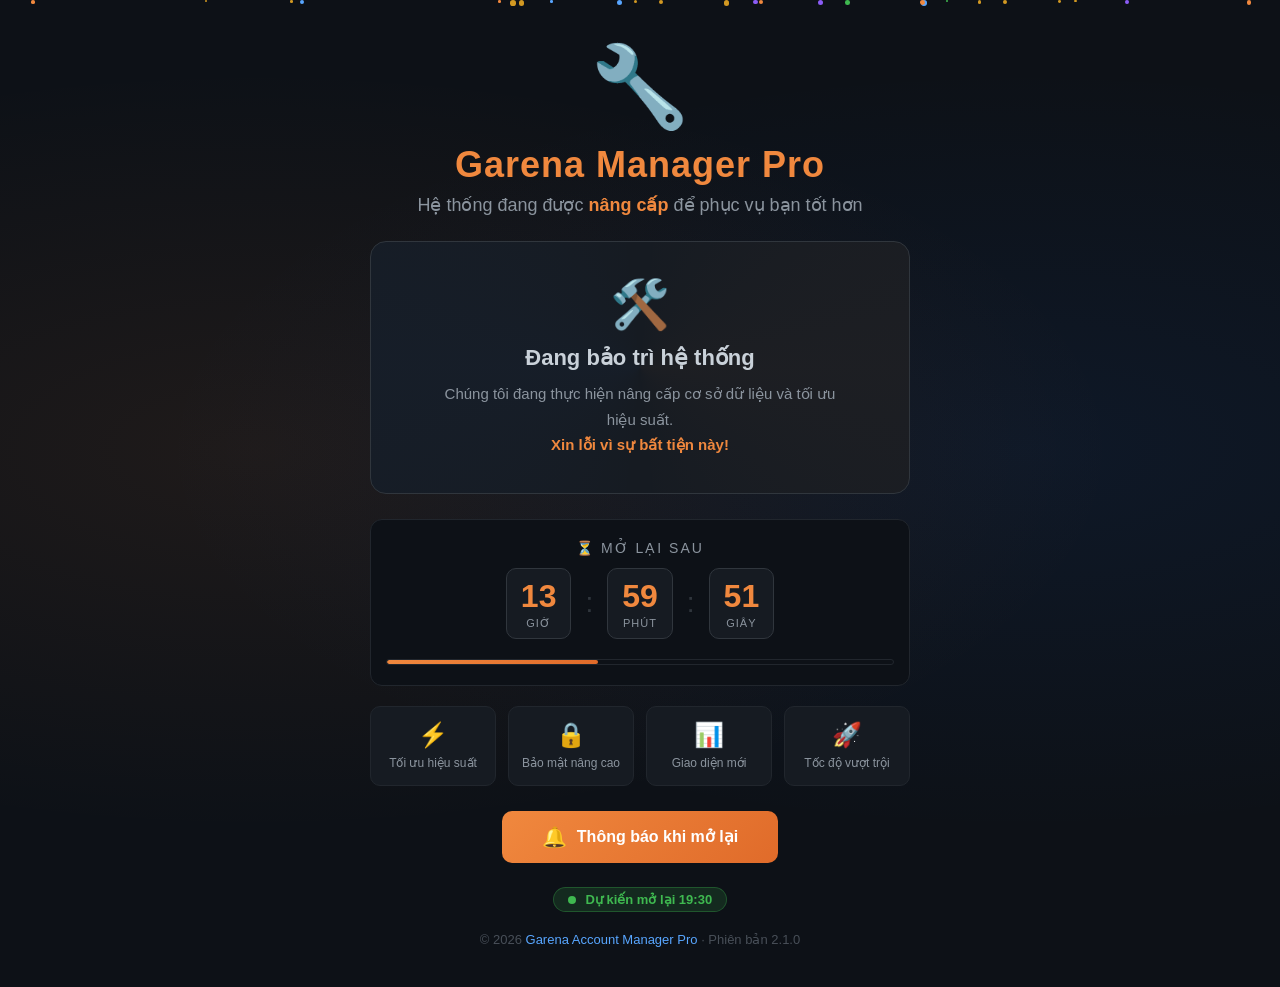
==== commit 9d58acc4: "Update-20260808" ====
--- a/index.html
+++ b/index.html
@@ -3,9 +3,8 @@
 <head>
     <meta charset="UTF-8">
     <meta name="viewport" content="width=device-width, initial-scale=1.0">
-    <title>🎮 Garena Account Manager Pro</title>
+    <title>🔧 Đang bảo trì - Garena Account Manager Pro</title>
     <style>
-        /* ===== RESET & BASE ===== */
         * {
             margin: 0;
             padding: 0;
@@ -17,2712 +16,780 @@
             background: #0d1117;
             color: #c9d1d9;
             min-height: 100vh;
-            transition: background 0.3s, color 0.3s;
-        }
-
-        body.light-mode {
-            background: #f0f6fc;
-            color: #24292e;
-        }
-
-        /* ===== SCROLLBAR ===== */
-        ::-webkit-scrollbar {
-            width: 6px;
-            height: 6px;
-        }
-        ::-webkit-scrollbar-track {
-            background: #0d1117;
-        }
-        ::-webkit-scrollbar-thumb {
-            background: #30363d;
-            border-radius: 3px;
-        }
-        ::-webkit-scrollbar-thumb:hover {
-            background: #484f58;
-        }
-        body.light-mode ::-webkit-scrollbar-track {
-            background: #f0f6fc;
-        }
-        body.light-mode ::-webkit-scrollbar-thumb {
-            background: #d0d7de;
-        }
-
-        /* ===== LOGIN PAGE ===== */
-        .login-page {
             display: flex;
             justify-content: center;
             align-items: center;
-            min-height: 100vh;
-            background: linear-gradient(135deg, #0d1117 0%, #161b22 100%);
-        }
-
-        body.light-mode .login-page {
-            background: linear-gradient(135deg, #f0f6fc 0%, #e1e8f0 100%);
-        }
-
-        .login-container {
-            background: #161b22;
-            padding: 40px 35px;
-            border-radius: 16px;
-            border: 1px solid #30363d;
-            width: 100%;
-            max-width: 420px;
-            animation: slideUp 0.5s ease;
-        }
-
-        body.light-mode .login-container {
-            background: #ffffff;
-            border-color: #d0d7de;
-        }
-
-        @keyframes slideUp {
-            from {
-                opacity: 0;
-                transform: translateY(30px);
-            }
-            to {
-                opacity: 1;
-                transform: translateY(0);
-            }
-        }
-
-        .login-container .logo {
-            text-align: center;
-            margin-bottom: 30px;
-        }
-
-        .login-container .logo h1 {
-            color: #f0883e;
-            font-size: 28px;
-            font-weight: 700;
-        }
-
-        .login-container .logo p {
-            color: #8b949e;
-            font-size: 14px;
-            margin-top: 4px;
-        }
-
-        .login-container .logo .version {
-            display: inline-block;
-            background: #1f6feb;
-            color: #fff;
-            font-size: 11px;
-            padding: 2px 12px;
-            border-radius: 10px;
-            margin-top: 6px;
-        }
-
-        .form-group {
-            margin-bottom: 18px;
-        }
-
-        .form-group label {
-            display: block;
-            color: #c9d1d9;
-            font-size: 14px;
-            font-weight: 500;
-            margin-bottom: 6px;
-        }
-
-        body.light-mode .form-group label {
-            color: #24292e;
-        }
-
-        .form-group input {
-            width: 100%;
-            padding: 12px 16px;
-            background: #0d1117;
-            border: 1px solid #30363d;
-            border-radius: 8px;
-            color: #c9d1d9;
-            font-size: 15px;
-            transition: 0.3s;
-        }
-
-        body.light-mode .form-group input {
-            background: #f6f8fa;
-            border-color: #d0d7de;
-            color: #24292e;
-        }
-
-        .form-group input:focus {
-            outline: none;
-            border-color: #f0883e;
-            box-shadow: 0 0 0 3px rgba(240, 136, 62, 0.15);
-        }
-
-        .form-group input::placeholder {
-            color: #484f58;
-        }
-
-        .btn-login {
-            width: 100%;
-            padding: 14px;
-            background: linear-gradient(135deg, #f0883e 0%, #e06b2a 100%);
-            color: #fff;
-            border: none;
-            border-radius: 8px;
-            font-size: 17px;
-            font-weight: 600;
-            cursor: pointer;
-            transition: 0.3s;
-            margin-top: 6px;
-        }
-
-        .btn-login:hover {
-            transform: translateY(-2px);
-            box-shadow: 0 6px 24px rgba(240, 136, 62, 0.3);
-        }
-
-        .btn-login:disabled {
-            opacity: 0.6;
-            cursor: not-allowed;
-            transform: none;
-        }
-
-        .btn-login.loading {
-            position: relative;
-            color: transparent;
-        }
-
-        .btn-login.loading::after {
+            overflow: hidden;
+        }
+
+        /* Background animation */
+        body::before {
             content: '';
-            position: absolute;
-            width: 24px;
-            height: 24px;
-            top: 50%;
-            left: 50%;
-            transform: translate(-50%, -50%);
-            border: 3px solid #fff;
-            border-radius: 50%;
-            border-top-color: transparent;
-            animation: spin 0.8s linear infinite;
-        }
-
-        @keyframes spin {
-            to {
-                transform: translate(-50%, -50%) rotate(360deg);
-            }
-        }
-
-        .error-message {
-            color: #f85149;
-            font-size: 14px;
-            text-align: center;
-            margin-top: 12px;
-            padding: 10px;
-            background: rgba(248, 81, 73, 0.1);
-            border-radius: 6px;
-            display: none;
-        }
-
-        .error-message.show {
-            display: block;
-        }
-
-        .footer-text {
-            text-align: center;
-            margin-top: 20px;
-            color: #484f58;
-            font-size: 12px;
-        }
-
-        .footer-text span {
-            color: #f0883e;
-        }
-
-        /* ===== DASHBOARD ===== */
-        .dashboard {
-            display: none;
-            padding: 20px;
-            max-width: 1600px;
-            margin: 0 auto;
-        }
-
-        .dashboard.active {
-            display: block;
-            animation: fadeIn 0.5s ease;
-        }
-
-        @keyframes fadeIn {
-            from {
-                opacity: 0;
-            }
-            to {
-                opacity: 1;
-            }
-        }
-
-        /* ===== HEADER ===== */
-        .dashboard-header {
-            display: flex;
-            justify-content: space-between;
-            align-items: center;
-            flex-wrap: wrap;
-            gap: 15px;
-            padding: 16px 20px;
-            background: #161b22;
-            border-radius: 12px;
-            border: 1px solid #30363d;
-            margin-bottom: 20px;
-        }
-
-        body.light-mode .dashboard-header {
-            background: #ffffff;
-            border-color: #d0d7de;
-        }
-
-        .dashboard-header .left {
-            display: flex;
-            align-items: center;
-            gap: 15px;
-            flex-wrap: wrap;
-        }
-
-        .dashboard-header .left h2 {
-            color: #f0883e;
-            font-size: 22px;
-        }
-
-        .dashboard-header .left .user-email {
-            color: #58a6ff;
-            font-size: 14px;
-            background: #0d1117;
-            padding: 4px 14px;
-            border-radius: 12px;
-            border: 1px solid #30363d;
-        }
-
-        body.light-mode .dashboard-header .left .user-email {
-            background: #f6f8fa;
-            border-color: #d0d7de;
-            color: #0969da;
-        }
-
-        .dashboard-header .right {
-            display: flex;
-            align-items: center;
-            gap: 12px;
-            flex-wrap: wrap;
-        }
-
-        .dashboard-header .right .stats {
-            display: flex;
-            gap: 16px;
-            font-size: 14px;
-        }
-
-        .dashboard-header .right .stats .stat-item {
-            display: flex;
-            align-items: center;
-            gap: 6px;
-        }
-
-        .dashboard-header .right .stats .stat-item .num {
-            font-weight: bold;
-            color: #f0883e;
-        }
-
-        .btn {
-            padding: 8px 18px;
-            border: none;
-            border-radius: 6px;
-            cursor: pointer;
-            font-weight: 600;
-            transition: 0.3s;
-            font-size: 13px;
-            color: #fff;
-        }
-
-        .btn:hover {
-            transform: translateY(-1px);
-        }
-        .btn:disabled {
-            opacity: 0.5;
-            cursor: not-allowed;
-            transform: none;
-        }
-
-        .btn-danger {
-            background: #da3633;
-        }
-        .btn-danger:hover {
-            background: #f85149;
-        }
-
-        .btn-primary {
-            background: #1f6feb;
-        }
-        .btn-primary:hover {
-            background: #388bfd;
-        }
-
-        .btn-success {
-            background: #238636;
-        }
-        .btn-success:hover {
-            background: #2ea043;
-        }
-
-        .btn-warning {
-            background: #d29922;
-        }
-        .btn-warning:hover {
-            background: #e3b341;
-        }
-
-        .btn-logout {
-            background: #da3633;
-            color: #fff;
-        }
-        .btn-logout:hover {
-            background: #f85149;
-        }
-
-        .btn-refresh {
-            background: #1f6feb;
-            color: #fff;
-        }
-        .btn-refresh:hover {
-            background: #388bfd;
-        }
-
-        .btn-export {
-            background: #238636;
-            color: #fff;
-        }
-        .btn-export:hover {
-            background: #2ea043;
-        }
-
-        .btn-import {
-            background: #8b5cf6;
-            color: #fff;
-        }
-        .btn-import:hover {
-            background: #a78bfa;
-        }
-
-        .btn-theme {
-            background: #30363d;
-            color: #c9d1d9;
-        }
-        .btn-theme:hover {
-            background: #484f58;
-        }
-        body.light-mode .btn-theme {
-            background: #d0d7de;
-            color: #24292e;
-        }
-        body.light-mode .btn-theme:hover {
-            background: #b0b8c0;
-        }
-
-        /* ===== ADMIN NOTIFICATION ===== */
-        .admin-notification {
-            background: #161b22;
-            border: 1px solid #30363d;
-            border-radius: 12px;
-            padding: 16px 20px;
-            margin-bottom: 16px;
-            display: none;
-            position: relative;
-        }
-
-        body.light-mode .admin-notification {
-            background: #ffffff;
-            border-color: #d0d7de;
-        }
-
-        .admin-notification.show {
-            display: block;
-            animation: slideUp 0.3s ease;
-        }
-
-        .admin-notification .notif-header {
-            display: flex;
-            justify-content: space-between;
-            align-items: center;
-            margin-bottom: 8px;
-        }
-
-        .admin-notification .notif-header h4 {
-            color: #f0883e;
-            font-size: 16px;
-        }
-
-        .admin-notification .notif-close {
-            background: none;
-            border: none;
-            color: #8b949e;
-            font-size: 20px;
-            cursor: pointer;
-        }
-        .admin-notification .notif-close:hover {
-            color: #c9d1d9;
-        }
-
-        .admin-notification .notif-content {
-            color: #c9d1d9;
-            font-size: 14px;
-            line-height: 1.6;
-        }
-
-        body.light-mode .admin-notification .notif-content {
-            color: #24292e;
-        }
-
-        .admin-notification .notif-time {
-            color: #8b949e;
-            font-size: 12px;
-            margin-top: 8px;
-        }
-
-        /* ===== FILTER BAR ===== */
-        .filter-bar {
-            display: flex;
-            gap: 12px;
-            flex-wrap: wrap;
-            padding: 12px 16px;
-            background: #161b22;
-            border-radius: 10px;
-            border: 1px solid #30363d;
-            margin-bottom: 16px;
-            align-items: center;
-        }
-
-        body.light-mode .filter-bar {
-            background: #ffffff;
-            border-color: #d0d7de;
-        }
-
-        .filter-bar input,
-        .filter-bar select {
-            padding: 8px 14px;
-            background: #0d1117;
-            border: 1px solid #30363d;
-            border-radius: 6px;
-            color: #c9d1d9;
-            font-size: 13px;
-            flex: 1;
-            min-width: 130px;
-        }
-
-        body.light-mode .filter-bar input,
-        body.light-mode .filter-bar select {
-            background: #f6f8fa;
-            border-color: #d0d7de;
-            color: #24292e;
-        }
-
-        .filter-bar input:focus,
-        .filter-bar select:focus {
-            outline: none;
-            border-color: #f0883e;
-        }
-
-        .filter-bar .filter-label {
-            color: #8b949e;
-            font-size: 13px;
-            white-space: nowrap;
-        }
-
-        .filter-bar .filter-group {
-            display: flex;
-            align-items: center;
-            gap: 6px;
-            flex-wrap: wrap;
-        }
-
-        /* ===== BATCH TOOLBAR ===== */
-        .batch-toolbar {
-            display: none;
-            padding: 10px 16px;
-            background: #161b22;
-            border-radius: 10px;
-            border: 1px solid #30363d;
-            margin-bottom: 16px;
-            align-items: center;
-            gap: 12px;
-            flex-wrap: wrap;
-        }
-
-        body.light-mode .batch-toolbar {
-            background: #ffffff;
-            border-color: #d0d7de;
-        }
-
-        .batch-toolbar.show {
-            display: flex;
-        }
-
-        .batch-toolbar .selected-info {
-            color: #8b949e;
-            font-size: 14px;
-        }
-
-        .batch-toolbar .selected-info span {
-            color: #f0883e;
-            font-weight: 600;
-        }
-
-        /* ===== TABLE ===== */
-        .table-container {
-            background: #161b22;
-            border-radius: 12px;
-            border: 1px solid #30363d;
-            overflow: hidden;
-        }
-
-        body.light-mode .table-container {
-            background: #ffffff;
-            border-color: #d0d7de;
-        }
-
-        .table-wrapper {
-            overflow-x: auto;
-        }
-
-        table {
-            width: 100%;
-            border-collapse: collapse;
-            font-size: 14px;
-        }
-
-        thead {
-            background: #0d1117;
-        }
-
-        body.light-mode thead {
-            background: #f6f8fa;
-        }
-
-        th {
-            padding: 14px 16px;
-            text-align: left;
-            color: #8b949e;
-            font-weight: 600;
-            font-size: 12px;
-            text-transform: uppercase;
-            letter-spacing: 0.5px;
-            border-bottom: 1px solid #30363d;
-            white-space: nowrap;
-        }
-
-        body.light-mode th {
-            color: #57606a;
-            border-bottom-color: #d0d7de;
-        }
-
-        td {
-            padding: 12px 16px;
-            border-bottom: 1px solid #21262d;
-            vertical-align: middle;
-        }
-
-        body.light-mode td {
-            border-bottom-color: #e1e4e8;
-        }
-
-        tr:hover td {
-            background: #0d1117;
-        }
-
-        body.light-mode tr:hover td {
-            background: #f6f8fa;
-        }
-
-        tr:last-child td {
-            border-bottom: none;
-        }
-
-        tr.editing td {
-            background: rgba(240, 136, 62, 0.1);
-        }
-
-        .username-cell {
-            color: #f0883e;
-            font-weight: 600;
-        }
-
-        .password-cell {
-            font-family: 'Courier New', monospace;
-            color: #58a6ff;
-        }
-
-        .email-cell {
-            color: #3fb950;
-        }
-
-        .note-cell {
-            max-width: 150px;
-            overflow: hidden;
-            text-overflow: ellipsis;
-            white-space: nowrap;
-            color: #8b949e;
-            font-style: italic;
-        }
-
-        .badge {
-            display: inline-block;
-            padding: 2px 10px;
-            border-radius: 12px;
-            font-size: 11px;
-            font-weight: 600;
-        }
-
-        .badge-success {
-            background: rgba(63, 185, 80, 0.2);
-            color: #3fb950;
-        }
-        .badge-pending {
-            background: rgba(210, 153, 34, 0.2);
-            color: #d29922;
-        }
-        .badge-failed {
-            background: rgba(248, 81, 73, 0.2);
-            color: #f85149;
-        }
-        .badge-locked {
-            background: rgba(139, 92, 246, 0.2);
-            color: #8b5cf6;
-        }
-
-        .row-checkbox {
-            cursor: pointer;
-            width: 16px;
-            height: 16px;
-        }
-
-        .copy-btn {
-            background: transparent;
-            color: #58a6ff;
-            border: 1px solid #30363d;
-            padding: 2px 10px;
-            border-radius: 4px;
-            cursor: pointer;
-            font-size: 11px;
-            transition: 0.3s;
-        }
-
-        .copy-btn:hover {
-            background: #1f6feb;
-            color: #fff;
-            border-color: #1f6feb;
-        }
-
-        .edit-btn {
-            background: transparent;
-            color: #d29922;
-            border: 1px solid #30363d;
-            padding: 2px 10px;
-            border-radius: 4px;
-            cursor: pointer;
-            font-size: 11px;
-            transition: 0.3s;
-            margin-right: 4px;
-        }
-
-        .edit-btn:hover {
-            background: #d29922;
-            color: #fff;
-            border-color: #d29922;
-        }
-
-        .delete-btn {
-            background: transparent;
-            color: #f85149;
-            border: 1px solid #30363d;
-            padding: 2px 10px;
-            border-radius: 4px;
-            cursor: pointer;
-            font-size: 11px;
-            transition: 0.3s;
-        }
-
-        .delete-btn:hover {
-            background: #f85149;
-            color: #fff;
-            border-color: #f85149;
-        }
-
-        .save-edit-btn {
-            background: #238636;
-            color: #fff;
-            border: none;
-            padding: 2px 10px;
-            border-radius: 4px;
-            cursor: pointer;
-            font-size: 11px;
-            transition: 0.3s;
-        }
-
-        .save-edit-btn:hover {
-            background: #2ea043;
-        }
-
-        .cancel-edit-btn {
-            background: #da3633;
-            color: #fff;
-            border: none;
-            padding: 2px 10px;
-            border-radius: 4px;
-            cursor: pointer;
-            font-size: 11px;
-            transition: 0.3s;
-        }
-
-        .cancel-edit-btn:hover {
-            background: #f85149;
-        }
-
-        .edit-input {
-            background: #0d1117;
-            border: 1px solid #f0883e;
-            border-radius: 4px;
-            color: #c9d1d9;
-            padding: 4px 8px;
-            width: 100%;
-            font-size: 13px;
-        }
-
-        body.light-mode .edit-input {
-            background: #ffffff;
-            color: #24292e;
-        }
-
-        .edit-input:focus {
-            outline: none;
-            box-shadow: 0 0 0 2px rgba(240, 136, 62, 0.3);
-        }
-
-        .empty-row td {
-            text-align: center;
-            padding: 40px;
-            color: #8b949e;
-            font-size: 16px;
-        }
-
-        /* ===== PAGINATION ===== */
-        .pagination {
-            display: flex;
-            justify-content: space-between;
-            align-items: center;
-            flex-wrap: wrap;
-            gap: 12px;
-            padding: 14px 16px;
-            background: #0d1117;
-            border-top: 1px solid #30363d;
-        }
-
-        body.light-mode .pagination {
-            background: #f6f8fa;
-            border-top-color: #d0d7de;
-        }
-
-        .pagination .info {
-            color: #8b949e;
-            font-size: 13px;
-        }
-        .pagination .info span {
-            color: #c9d1d9;
-            font-weight: 600;
-        }
-        body.light-mode .pagination .info span {
-            color: #24292e;
-        }
-
-        .pagination .controls {
-            display: flex;
-            gap: 6px;
-        }
-
-        .pagination .controls button {
-            padding: 6px 14px;
-            background: #21262d;
-            color: #c9d1d9;
-            border: 1px solid #30363d;
-            border-radius: 4px;
-            cursor: pointer;
-            transition: 0.3s;
-            font-size: 13px;
-        }
-
-        body.light-mode .pagination .controls button {
-            background: #ffffff;
-            border-color: #d0d7de;
-            color: #24292e;
-        }
-
-        .pagination .controls button:hover:not(:disabled) {
-            background: #30363d;
-        }
-        body.light-mode .pagination .controls button:hover:not(:disabled) {
-            background: #f0f6fc;
-        }
-        .pagination .controls button:disabled {
-            opacity: 0.4;
-            cursor: not-allowed;
-        }
-        .pagination .controls button.active {
-            background: #f0883e;
-            color: #fff;
-            border-color: #f0883e;
-        }
-
-        /* ===== LOADING ===== */
-        .loading-spinner {
-            display: flex;
-            justify-content: center;
-            align-items: center;
-            padding: 40px;
-            gap: 12px;
-            color: #8b949e;
-        }
-
-        .loading-spinner .spinner {
-            width: 30px;
-            height: 30px;
-            border: 3px solid #30363d;
-            border-radius: 50%;
-            border-top-color: #f0883e;
-            animation: spin 0.8s linear infinite;
-        }
-
-        /* ===== MODAL ===== */
-        .modal-overlay {
-            display: none;
+            position: fixed;
+            top: 0;
+            left: 0;
+            right: 0;
+            bottom: 0;
+            background: 
+                radial-gradient(ellipse at 20% 50%, rgba(240, 136, 62, 0.08) 0%, transparent 60%),
+                radial-gradient(ellipse at 80% 50%, rgba(31, 111, 235, 0.08) 0%, transparent 60%),
+                #0d1117;
+            z-index: -1;
+        }
+
+        /* Floating particles */
+        .particles {
             position: fixed;
             top: 0;
             left: 0;
             width: 100%;
             height: 100%;
-            background: rgba(0, 0, 0, 0.7);
-            backdrop-filter: blur(4px);
-            z-index: 999;
-            justify-content: center;
-            align-items: center;
-            animation: fadeIn 0.3s ease;
-        }
-
-        .modal-overlay.show {
-            display: flex;
-        }
-
-        .modal {
+            pointer-events: none;
+            z-index: 0;
+        }
+
+        .particle {
+            position: absolute;
+            background: rgba(240, 136, 62, 0.3);
+            border-radius: 50%;
+            animation: floatParticle linear infinite;
+        }
+
+        @keyframes floatParticle {
+            0% {
+                transform: translateY(100vh) scale(0);
+                opacity: 0;
+            }
+            10% {
+                opacity: 1;
+            }
+            90% {
+                opacity: 1;
+            }
+            100% {
+                transform: translateY(-10vh) scale(1);
+                opacity: 0;
+            }
+        }
+
+        .container {
+            position: relative;
+            z-index: 1;
+            text-align: center;
+            padding: 40px 30px;
+            max-width: 600px;
+            width: 100%;
+            animation: fadeInUp 0.8s ease;
+        }
+
+        @keyframes fadeInUp {
+            from {
+                opacity: 0;
+                transform: translateY(40px);
+            }
+            to {
+                opacity: 1;
+                transform: translateY(0);
+            }
+        }
+
+        /* Logo / Icon */
+        .main-icon {
+            font-size: 80px;
+            margin-bottom: 10px;
+            display: inline-block;
+            animation: pulse 2s ease-in-out infinite;
+        }
+
+        @keyframes pulse {
+            0%, 100% {
+                transform: scale(1);
+            }
+            50% {
+                transform: scale(1.08);
+            }
+        }
+
+        .title {
+            font-size: 36px;
+            font-weight: 800;
+            color: #f0883e;
+            margin-bottom: 8px;
+            letter-spacing: 1px;
+        }
+
+        .subtitle {
+            font-size: 18px;
+            color: #8b949e;
+            margin-bottom: 25px;
+            font-weight: 300;
+        }
+
+        .subtitle span {
+            color: #f0883e;
+            font-weight: 600;
+        }
+
+        /* Maintenance card */
+        .maintenance-card {
             background: #161b22;
             border: 1px solid #30363d;
             border-radius: 16px;
-            padding: 30px;
-            max-width: 500px;
-            width: 90%;
-            max-height: 90vh;
-            overflow-y: auto;
-            animation: slideUp 0.3s ease;
-        }
-
-        body.light-mode .modal {
-            background: #ffffff;
-            border-color: #d0d7de;
-        }
-
-        .modal h3 {
+            padding: 35px 30px;
+            margin-bottom: 25px;
+            position: relative;
+            overflow: hidden;
+        }
+
+        .maintenance-card::before {
+            content: '';
+            position: absolute;
+            top: -50%;
+            left: -50%;
+            width: 200%;
+            height: 200%;
+            background: conic-gradient(from 0deg, transparent, rgba(240, 136, 62, 0.03), transparent, rgba(31, 111, 235, 0.03), transparent);
+            animation: rotateGlow 20s linear infinite;
+        }
+
+        @keyframes rotateGlow {
+            0% {
+                transform: rotate(0deg);
+            }
+            100% {
+                transform: rotate(360deg);
+            }
+        }
+
+        .maintenance-card > * {
+            position: relative;
+            z-index: 1;
+        }
+
+        .maintenance-card .status-icon {
+            font-size: 48px;
+            display: block;
+            margin-bottom: 12px;
+        }
+
+        .maintenance-card h2 {
+            color: #c9d1d9;
+            font-size: 22px;
+            font-weight: 600;
+            margin-bottom: 10px;
+        }
+
+        .maintenance-card p {
+            color: #8b949e;
+            font-size: 15px;
+            line-height: 1.7;
+            max-width: 400px;
+            margin: 0 auto;
+        }
+
+        /* Countdown Timer */
+        .countdown-wrapper {
+            background: #0d1117;
+            border-radius: 12px;
+            padding: 20px 15px;
+            margin-bottom: 20px;
+            border: 1px solid #21262d;
+        }
+
+        .countdown-label {
+            font-size: 14px;
+            color: #8b949e;
+            text-transform: uppercase;
+            letter-spacing: 2px;
+            margin-bottom: 12px;
+            display: block;
+        }
+
+        .countdown {
+            display: flex;
+            justify-content: center;
+            gap: 12px;
+            flex-wrap: wrap;
+        }
+
+        .countdown-item {
+            background: #161b22;
+            border: 1px solid #30363d;
+            border-radius: 10px;
+            padding: 8px 14px;
+            min-width: 65px;
+            text-align: center;
+        }
+
+        .countdown-item .number {
+            display: block;
+            font-size: 32px;
+            font-weight: 700;
             color: #f0883e;
-            margin-bottom: 20px;
-            font-size: 20px;
-        }
-
-        .modal .form-group {
-            margin-bottom: 14px;
-        }
-
-        .modal .form-group label {
+            font-variant-numeric: tabular-nums;
+            line-height: 1.2;
+        }
+
+        .countdown-item .label {
             display: block;
-            color: #c9d1d9;
-            font-size: 13px;
+            font-size: 11px;
+            color: #8b949e;
+            text-transform: uppercase;
+            letter-spacing: 1px;
+            margin-top: 2px;
+        }
+
+        .countdown-separator {
+            display: flex;
+            align-items: center;
+            font-size: 28px;
+            font-weight: 300;
+            color: #30363d;
+            padding: 0 2px;
+        }
+
+        /* Progress bar */
+        .progress-wrapper {
+            margin-top: 20px;
+            background: #0d1117;
+            border-radius: 8px;
+            height: 6px;
+            overflow: hidden;
+            border: 1px solid #21262d;
+        }
+
+        .progress-bar {
+            height: 100%;
+            background: linear-gradient(90deg, #f0883e, #e06b2a);
+            border-radius: 8px;
+            width: 0%;
+            transition: width 1s ease;
+        }
+
+        /* Features list */
+        .features {
+            display: grid;
+            grid-template-columns: repeat(auto-fit, minmax(120px, 1fr));
+            gap: 12px;
+            margin-bottom: 25px;
+        }
+
+        .feature-item {
+            background: #161b22;
+            border: 1px solid #21262d;
+            border-radius: 10px;
+            padding: 14px 10px;
+            text-align: center;
+            transition: 0.3s;
+        }
+
+        .feature-item:hover {
+            border-color: #f0883e;
+            transform: translateY(-2px);
+        }
+
+        .feature-item .icon {
+            font-size: 24px;
+            display: block;
+            margin-bottom: 4px;
+        }
+
+        .feature-item .name {
+            font-size: 12px;
+            color: #8b949e;
             font-weight: 500;
-            margin-bottom: 4px;
-        }
-
-        body.light-mode .modal .form-group label {
-            color: #24292e;
-        }
-
-        .modal .form-group input,
-        .modal .form-group select,
-        .modal .form-group textarea {
-            width: 100%;
-            padding: 10px 14px;
-            background: #0d1117;
-            border: 1px solid #30363d;
-            border-radius: 6px;
-            color: #c9d1d9;
-            font-size: 14px;
-            transition: 0.3s;
-        }
-
-        body.light-mode .modal .form-group input,
-        body.light-mode .modal .form-group select,
-        body.light-mode .modal .form-group textarea {
-            background: #f6f8fa;
-            border-color: #d0d7de;
-            color: #24292e;
-        }
-
-        .modal .form-group input:focus,
-        .modal .form-group select:focus,
-        .modal .form-group textarea:focus {
-            outline: none;
-            border-color: #f0883e;
-            box-shadow: 0 0 0 3px rgba(240, 136, 62, 0.15);
-        }
-
-        .modal .form-group textarea {
-            resize: vertical;
-            min-height: 60px;
-            font-family: inherit;
-        }
-
-        .modal .modal-actions {
-            display: flex;
-            gap: 10px;
-            margin-top: 20px;
-            justify-content: flex-end;
-        }
-
-        .modal .modal-actions button {
-            padding: 10px 24px;
+        }
+
+        /* Notify button */
+        .notify-btn {
+            background: linear-gradient(135deg, #f0883e 0%, #e06b2a 100%);
+            color: #fff;
             border: none;
-            border-radius: 6px;
+            padding: 14px 40px;
+            border-radius: 10px;
+            font-size: 16px;
             font-weight: 600;
             cursor: pointer;
             transition: 0.3s;
-            font-size: 14px;
-        }
-
-        .modal .modal-actions .btn-confirm {
-            background: #f0883e;
+            display: inline-flex;
+            align-items: center;
+            gap: 10px;
+        }
+
+        .notify-btn:hover {
+            transform: translateY(-2px);
+            box-shadow: 0 8px 30px rgba(240, 136, 62, 0.3);
+        }
+
+        .notify-btn:active {
+            transform: translateY(0);
+        }
+
+        .notify-btn .bell {
+            font-size: 20px;
+        }
+
+        /* Footer */
+        .footer {
+            margin-top: 20px;
+            color: #484f58;
+            font-size: 13px;
+        }
+
+        .footer a {
+            color: #58a6ff;
+            text-decoration: none;
+        }
+
+        .footer a:hover {
+            text-decoration: underline;
+        }
+
+        /* Responsive */
+        @media (max-width: 600px) {
+            .title {
+                font-size: 26px;
+            }
+            .subtitle {
+                font-size: 15px;
+            }
+            .maintenance-card {
+                padding: 25px 20px;
+            }
+            .countdown-item .number {
+                font-size: 24px;
+            }
+            .countdown-item {
+                min-width: 50px;
+                padding: 6px 10px;
+            }
+            .countdown-separator {
+                font-size: 20px;
+            }
+            .features {
+                grid-template-columns: repeat(2, 1fr);
+            }
+            .main-icon {
+                font-size: 56px;
+            }
+            .notify-btn {
+                padding: 12px 28px;
+                font-size: 14px;
+                width: 100%;
+                justify-content: center;
+            }
+        }
+
+        @media (max-width: 400px) {
+            .countdown {
+                gap: 6px;
+            }
+            .countdown-item .number {
+                font-size: 20px;
+            }
+            .countdown-item {
+                min-width: 42px;
+                padding: 4px 8px;
+            }
+            .countdown-separator {
+                font-size: 16px;
+            }
+        }
+
+        /* Toast notification */
+        .toast {
+            position: fixed;
+            bottom: 30px;
+            left: 50%;
+            transform: translateX(-50%) translateY(100px);
+            background: #238636;
             color: #fff;
-        }
-        .modal .modal-actions .btn-confirm:hover {
-            background: #e06b2a;
-        }
-
-        .modal .modal-actions .btn-cancel {
-            background: #30363d;
-            color: #c9d1d9;
-        }
-        .modal .modal-actions .btn-cancel:hover {
-            background: #484f58;
-        }
-
-        body.light-mode .modal .modal-actions .btn-cancel {
-            background: #d0d7de;
-            color: #24292e;
-        }
-        body.light-mode .modal .modal-actions .btn-cancel:hover {
-            background: #b0b8c0;
-        }
-
-        /* ===== NOTIFICATION ===== */
-        #notificationContainer {
-            position: fixed;
-            top: 20px;
-            right: 20px;
-            z-index: 10000;
-            display: flex;
-            flex-direction: column;
-            gap: 8px;
-            max-width: 380px;
-            width: 100%;
-        }
-
-        .notification {
-            padding: 14px 20px;
-            border-radius: 8px;
-            color: #fff;
+            padding: 14px 28px;
+            border-radius: 10px;
             font-weight: 500;
-            animation: slideInNotif 0.4s ease;
-            box-shadow: 0 8px 24px rgba(0, 0, 0, 0.3);
-            display: flex;
-            justify-content: space-between;
-            align-items: center;
-            gap: 12px;
-        }
-
-        @keyframes slideInNotif {
-            from {
-                transform: translateX(100%);
-                opacity: 0;
-            }
-            to {
-                transform: translateX(0);
+            font-size: 15px;
+            box-shadow: 0 8px 30px rgba(0, 0, 0, 0.4);
+            opacity: 0;
+            transition: all 0.5s ease;
+            z-index: 100;
+            white-space: nowrap;
+        }
+
+        .toast.show {
+            opacity: 1;
+            transform: translateX(-50%) translateY(0);
+        }
+
+        .toast.error {
+            background: #da3633;
+        }
+
+        /* Status badge - LIVE */
+        .live-badge {
+            display: inline-block;
+            background: rgba(63, 185, 80, 0.15);
+            color: #3fb950;
+            padding: 4px 14px;
+            border-radius: 20px;
+            font-size: 13px;
+            font-weight: 600;
+            border: 1px solid rgba(63, 185, 80, 0.3);
+            animation: livePulse 2s ease-in-out infinite;
+            margin-top: 8px;
+        }
+
+        @keyframes livePulse {
+            0%, 100% {
                 opacity: 1;
             }
-        }
-
-        @keyframes slideOutNotif {
-            from {
-                transform: translateX(0);
+            50% {
+                opacity: 0.6;
+            }
+        }
+
+        .live-badge .dot {
+            display: inline-block;
+            width: 8px;
+            height: 8px;
+            background: #3fb950;
+            border-radius: 50%;
+            margin-right: 6px;
+            animation: dotBlink 1.2s ease-in-out infinite;
+        }
+
+        @keyframes dotBlink {
+            0%, 100% {
                 opacity: 1;
             }
-            to {
-                transform: translateX(100%);
-                opacity: 0;
-            }
-        }
-
-        .notification.success {
-            background: #238636;
-        }
-        .notification.error {
-            background: #da3633;
-        }
-        .notification.info {
-            background: #1f6feb;
-        }
-        .notification.warning {
-            background: #d29922;
-        }
-
-        .notification .notif-close-btn {
-            background: none;
-            border: none;
-            color: #fff;
-            font-size: 18px;
-            cursor: pointer;
-            opacity: 0.7;
-            padding: 0 4px;
-        }
-        .notification .notif-close-btn:hover {
-            opacity: 1;
-        }
-
-        /* ===== RESPONSIVE ===== */
-        @media (max-width: 768px) {
-            .dashboard-header {
-                flex-direction: column;
-                align-items: flex-start;
-            }
-            .dashboard-header .right {
-                width: 100%;
-                flex-wrap: wrap;
-            }
-            .dashboard-header .right .stats {
-                flex-wrap: wrap;
-            }
-            .filter-bar {
-                flex-direction: column;
-            }
-            .filter-bar input,
-            .filter-bar select {
-                width: 100%;
-                min-width: unset;
-            }
-            .pagination {
-                flex-direction: column;
-                align-items: center;
-            }
-            th,
-            td {
-                padding: 8px 10px;
-                font-size: 12px;
-            }
-            .login-container {
-                padding: 24px 20px;
-                margin: 10px;
-            }
-            .batch-toolbar {
-                flex-direction: column;
-                align-items: stretch;
-            }
-            .modal {
-                padding: 20px;
-                margin: 10px;
-                width: 95%;
-            }
-            #notificationContainer {
-                top: 10px;
-                right: 10px;
-                left: 10px;
-                max-width: unset;
-                width: auto;
-            }
-        }
-
-        /* ===== CONFETTI ===== */
-        .confetti {
-            position: fixed;
-            width: 10px;
-            height: 10px;
-            pointer-events: none;
-            z-index: 9999;
-            animation: confettiFall linear forwards;
-        }
-
-        @keyframes confettiFall {
-            0% {
-                transform: translateY(-10px) rotate(0deg);
-                opacity: 1;
-            }
-            100% {
-                transform: translateY(100vh) rotate(720deg);
-                opacity: 0;
+            50% {
+                opacity: 0.2;
             }
         }
     </style>
 </head>
 <body>
 
-    <!-- ===== LOGIN PAGE ===== -->
-    <div class="login-page" id="loginPage">
-        <div class="login-container">
-            <div class="logo">
-                <h1>🎮 Garena Manager Pro</h1>
-                <p>Quản lý tài khoản Garena nâng cao</p>
-                <span class="version">v2.0.0</span>
+    <!-- Floating Particles -->
+    <div class="particles" id="particles"></div>
+
+    <!-- Toast Notification -->
+    <div class="toast" id="toast"></div>
+
+    <!-- Main Container -->
+    <div class="container">
+
+        <!-- Icon -->
+        <div class="main-icon">🔧</div>
+
+        <!-- Title -->
+        <h1 class="title">Garena Manager Pro</h1>
+        <p class="subtitle">
+            Hệ thống đang được <span>nâng cấp</span> để phục vụ bạn tốt hơn
+        </p>
+
+        <!-- Maintenance Card -->
+        <div class="maintenance-card">
+            <span class="status-icon">🛠️</span>
+            <h2>Đang bảo trì hệ thống</h2>
+            <p>
+                Chúng tôi đang thực hiện nâng cấp cơ sở dữ liệu và tối ưu hiệu suất.
+                <br>
+                <strong style="color:#f0883e;">Xin lỗi vì sự bất tiện này!</strong>
+            </p>
+        </div>
+
+        <!-- Countdown -->
+        <div class="countdown-wrapper">
+            <span class="countdown-label">⏳ Mở lại sau</span>
+            <div class="countdown" id="countdown">
+                <div class="countdown-item">
+                    <span class="number" id="hours">00</span>
+                    <span class="label">Giờ</span>
+                </div>
+                <span class="countdown-separator">:</span>
+                <div class="countdown-item">
+                    <span class="number" id="minutes">00</span>
+                    <span class="label">Phút</span>
+                </div>
+                <span class="countdown-separator">:</span>
+                <div class="countdown-item">
+                    <span class="number" id="seconds">00</span>
+                    <span class="label">Giây</span>
+                </div>
             </div>
 
-            <div class="form-group">
-                <label>📧 Email</label>
-                <input type="email" id="loginEmail" placeholder="Nhập email của bạn" value="">
-            </div>
-
-            <div class="form-group">
-                <label>🔑 Mật khẩu</label>
-                <input type="password" id="loginPassword" placeholder="Nhập mật khẩu" value="">
-            </div>
-
-            <button class="btn-login" id="loginBtn">🔐 Đăng nhập</button>
-
-            <div class="error-message" id="loginError"></div>
-
-            <div class="footer-text">
-                © 2026 <span>Garena Account Manager Pro</span> | Bảo mật dữ liệu
+            <!-- Progress -->
+            <div class="progress-wrapper">
+                <div class="progress-bar" id="progressBar"></div>
             </div>
         </div>
-    </div>
-
-    <!-- ===== DASHBOARD ===== -->
-    <div class="dashboard" id="dashboard">
-        <!-- Header -->
-        <div class="dashboard-header">
-            <div class="left">
-                <h2>🎮 Garena Accounts</h2>
-                <span class="user-email" id="userEmailDisplay">loading...</span>
-                <button class="btn btn-theme" id="themeToggle">🌙 Dark</button>
+
+        <!-- Features -->
+        <div class="features">
+            <div class="feature-item">
+                <span class="icon">⚡</span>
+                <span class="name">Tối ưu hiệu suất</span>
             </div>
-            <div class="right">
-                <div class="stats">
-                    <div class="stat-item">📦 Tổng: <span class="num" id="totalCount">0</span></div>
-                    <div class="stat-item">✅ Thành công: <span class="num" id="successCount">0</span></div>
-                    <div class="stat-item">⏳ Pending: <span class="num" id="pendingCount">0</span></div>
-                    <div class="stat-item">🔒 Đã khóa: <span class="num" id="lockedCount">0</span></div>
-                </div>
-                <button class="btn btn-refresh" id="refreshBtn">🔄 Làm mới</button>
-                <button class="btn btn-export" id="exportBtn">📥 Export CSV</button>
-                <button class="btn btn-import" id="importBtn">📥 Import</button>
-                <button class="btn btn-danger" id="logoutBtn">🚪 Đăng xuất</button>
+            <div class="feature-item">
+                <span class="icon">🔒</span>
+                <span class="name">Bảo mật nâng cao</span>
+            </div>
+            <div class="feature-item">
+                <span class="icon">📊</span>
+                <span class="name">Giao diện mới</span>
+            </div>
+            <div class="feature-item">
+                <span class="icon">🚀</span>
+                <span class="name">Tốc độ vượt trội</span>
             </div>
         </div>
 
-        <!-- Admin Notification -->
-        <div class="admin-notification" id="adminNotification">
-            <div class="notif-header">
-                <h4>📢 Thông báo từ Admin</h4>
-                <button class="notif-close" id="notifClose">×</button>
-            </div>
-            <div class="notif-content" id="notifContent">Đang tải thông báo...</div>
-            <div class="notif-time" id="notifTime"></div>
+        <!-- Notify Button -->
+        <button class="notify-btn" id="notifyBtn">
+            <span class="bell">🔔</span>
+            Thông báo khi mở lại
+        </button>
+
+        <!-- Live Badge -->
+        <div style="margin-top: 16px;">
+            <span class="live-badge">
+                <span class="dot"></span>
+                Dự kiến mở lại 19:30
+            </span>
         </div>
 
-        <!-- Filter Bar -->
-        <div class="filter-bar">
-            <span class="filter-label">🔍 Tìm kiếm:</span>
-            <input type="text" id="searchInput" placeholder="Tìm username, email...">
-
-            <span class="filter-label">📊 Status:</span>
-            <select id="statusFilter">
-                <option value="all">📊 Tất cả</option>
-                <option value="success">✅ Thành công</option>
-                <option value="pending">⏳ Pending</option>
-                <option value="failed">❌ Thất bại</option>
-                <option value="locked">🔒 Đã khóa</option>
-            </select>
-
-            <span class="filter-label">📅 Ngày tạo:</span>
-            <input type="date" id="dateFrom" placeholder="Từ ngày">
-            <input type="date" id="dateTo" placeholder="Đến ngày">
-            <button class="btn btn-primary" id="dateFilterBtn">📅 Lọc</button>
-            <button class="btn btn-warning" id="clearDateBtn">🧹 Xóa</button>
-        </div>
-
-        <!-- Batch Toolbar -->
-        <div class="batch-toolbar" id="batchToolbar">
-            <span class="selected-info">Đã chọn: <span id="selectedCount">0</span> tài khoản</span>
-            <button class="btn btn-success" id="batchCopyBtn">📋 Copy</button>
-            <button class="btn btn-warning" id="batchLockBtn">🔒 Khóa</button>
-            <button class="btn btn-danger" id="batchUnlockBtn">🔓 Mở khóa</button>
-            <button class="btn btn-danger" id="batchDeleteBtn">🗑️ Xóa</button>
-            <button class="btn btn-danger" id="batchDeleteDateBtn">🗑️ Xóa theo ngày</button>
-            <button class="btn btn-danger" id="batchDeleteAllBtn">🗑️ Xóa tất cả</button>
-        </div>
-
-        <!-- Table -->
-        <div class="table-container">
-            <div class="table-wrapper">
-                <table>
-                    <thead>
-                        <tr>
-                            <th><input type="checkbox" id="selectAll" class="row-checkbox"></th>
-                            <th>#</th>
-                            <th>👤 Username</th>
-                            <th>🔑 Password</th>
-                            <th>📧 Email</th>
-                            <th>🔐 Email Pass</th>
-                            <th>🌐 Proxy</th>
-                            <th>📅 Ngày tạo</th>
-                            <th>📊 Status</th>
-                            <th>📝 Ghi chú</th>
-                            <th>⚡ Action</th>
-                        </tr>
-                    </thead>
-                    <tbody id="tableBody">
-                        <tr class="empty-row">
-                            <td colspan="11">
-                                <div class="loading-spinner">
-                                    <div class="spinner"></div>
-                                    <span>Đang tải dữ liệu...</span>
-                                </div>
-                            </td>
-                        </tr>
-                    </tbody>
-                </table>
-            </div>
-
-            <!-- Pagination -->
-            <div class="pagination">
-                <div class="info">
-                    Hiển thị <span id="startIndex">0</span> - <span id="endIndex">0</span> / <span id="totalItems">0</span>
-                </div>
-                <div class="controls" id="paginationControls">
-                    <button id="prevPage" disabled>‹</button>
-                    <button id="nextPage">›</button>
-                </div>
-            </div>
+        <!-- Footer -->
+        <div class="footer">
+            © 2026 <a href="#">Garena Account Manager Pro</a> · Phiên bản 2.1.0
         </div>
     </div>
 
-    <!-- ===== MODAL ===== -->
-    <div class="modal-overlay" id="modalOverlay">
-        <div class="modal" id="modalContent">
-            <h3 id="modalTitle">📝 Chỉnh sửa tài khoản</h3>
-            <div id="modalBody"></div>
-            <div class="modal-actions">
-                <button class="btn-cancel" id="modalCancel">❌ Hủy</button>
-                <button class="btn-confirm" id="modalConfirm">💾 Lưu</button>
-            </div>
-        </div>
-    </div>
-
-    <!-- ===== NOTIFICATION CONTAINER ===== -->
-    <div id="notificationContainer"></div>
-
     <script>
         // ============================================
-        // FIREBASE CONFIG
-        // ============================================
-        const FIREBASE_CONFIG = {
-            apiKey: "AIzaSyCYkHYveuBZAnbZt_qZD2iWWy8BkS49dsU",
-            authDomain: "garena-auto-register-pro.firebaseapp.com",
-            projectId: "garena-auto-register-pro",
-            storageBucket: "garena-auto-register-pro.firebasestorage.app",
-            messagingSenderId: "306207796959",
-            appId: "1:306207796959:web:a7037aba8234f8f357c36a"
-        };
-
-        const FIRESTORE_URL =
-            `https://firestore.googleapis.com/v1/projects/${FIREBASE_CONFIG.projectId}/databases/(default)/documents`;
-
-        // ============================================
-        // STATE
-        // ============================================
-        let currentUser = null;
-        let allAccounts = [];
-        let filteredAccounts = [];
-        let currentPage = 1;
-        const PAGE_SIZE = 15;
-        let isLoading = false;
-        let editingRow = null;
-        let selectedAccounts = new Set();
-
-        // Cache
-        let cache = {
-            data: null,
-            timestamp: 0,
-            userEmail: null
-        };
-        const CACHE_TTL = 60000;
+        // CONFIG
+        // ============================================
+        const TARGET_HOUR = 19;
+        const TARGET_MINUTE = 30;
+        const TARGET_SECOND = 0;
 
         // ============================================
         // DOM REFS
         // ============================================
-        const loginPage = document.getElementById('loginPage');
-        const dashboard = document.getElementById('dashboard');
-        const loginEmail = document.getElementById('loginEmail');
-        const loginPassword = document.getElementById('loginPassword');
-        const loginBtn = document.getElementById('loginBtn');
-        const loginError = document.getElementById('loginError');
-
-        const userEmailDisplay = document.getElementById('userEmailDisplay');
-        const totalCount = document.getElementById('totalCount');
-        const successCount = document.getElementById('successCount');
-        const pendingCount = document.getElementById('pendingCount');
-        const lockedCount = document.getElementById('lockedCount');
-        const tableBody = document.getElementById('tableBody');
-        const searchInput = document.getElementById('searchInput');
-        const statusFilter = document.getElementById('statusFilter');
-        const dateFrom = document.getElementById('dateFrom');
-        const dateTo = document.getElementById('dateTo');
-        const refreshBtn = document.getElementById('refreshBtn');
-        const exportBtn = document.getElementById('exportBtn');
-        const importBtn = document.getElementById('importBtn');
-        const logoutBtn = document.getElementById('logoutBtn');
-        const themeToggle = document.getElementById('themeToggle');
-        const startIndex = document.getElementById('startIndex');
-        const endIndex = document.getElementById('endIndex');
-        const totalItems = document.getElementById('totalItems');
-        const prevPage = document.getElementById('prevPage');
-        const nextPage = document.getElementById('nextPage');
-        const selectAll = document.getElementById('selectAll');
-        const batchToolbar = document.getElementById('batchToolbar');
-        const selectedCount = document.getElementById('selectedCount');
-        const modalOverlay = document.getElementById('modalOverlay');
-        const modalContent = document.getElementById('modalContent');
-        const modalTitle = document.getElementById('modalTitle');
-        const modalBody = document.getElementById('modalBody');
-        const modalConfirm = document.getElementById('modalConfirm');
-        const modalCancel = document.getElementById('modalCancel');
-
-        const adminNotif = document.getElementById('adminNotification');
-        const notifContent = document.getElementById('notifContent');
-        const notifTime = document.getElementById('notifTime');
-        const notifClose = document.getElementById('notifClose');
-
-        // ============================================
-        // AUTH FUNCTIONS
-        // ============================================
-        async function signIn(email, password) {
-            const url =
-                `https://www.googleapis.com/identitytoolkit/v3/relyingparty/verifyPassword?key=${FIREBASE_CONFIG.apiKey}`;
-
-            const response = await fetch(url, {
-                method: 'POST',
-                headers: { 'Content-Type': 'application/json' },
-                body: JSON.stringify({ email, password, returnSecureToken: true })
-            });
-
-            if (!response.ok) {
-                const error = await response.json();
-                throw new Error(error.error?.message || 'Đăng nhập thất bại');
-            }
-
-            const data = await response.json();
-            currentUser = {
-                email: data.email,
-                localId: data.localId,
-                idToken: data.idToken,
-                refreshToken: data.refreshToken,
-                expiresIn: data.expiresIn,
-                loginTime: Date.now()
-            };
-
-            sessionStorage.setItem('garena_user', JSON.stringify(currentUser));
-            return currentUser;
-        }
-
-        function getCurrentUser() {
-            const stored = sessionStorage.getItem('garena_user');
-            if (stored) {
-                try {
-                    const user = JSON.parse(stored);
-                    const expiresAt = user.loginTime + (parseInt(user.expiresIn) * 1000);
-                    if (Date.now() < expiresAt) {
-                        currentUser = user;
-                        return user;
+        const hoursEl = document.getElementById('hours');
+        const minutesEl = document.getElementById('minutes');
+        const secondsEl = document.getElementById('seconds');
+        const progressBar = document.getElementById('progressBar');
+        const toast = document.getElementById('toast');
+        const notifyBtn = document.getElementById('notifyBtn');
+
+        // ============================================
+        // PARTICLES
+        // ============================================
+        function createParticles() {
+            const container = document.getElementById('particles');
+            const colors = ['#f0883e', '#58a6ff', '#3fb950', '#8b5cf6', '#d29922'];
+            for (let i = 0; i < 25; i++) {
+                const particle = document.createElement('div');
+                particle.className = 'particle';
+                const size = Math.random() * 4 + 2;
+                particle.style.width = size + 'px';
+                particle.style.height = size + 'px';
+                particle.style.left = Math.random() * 100 + '%';
+                particle.style.background = colors[Math.floor(Math.random() * colors.length)];
+                particle.style.animationDuration = (Math.random() * 15 + 10) + 's';
+                particle.style.animationDelay = (Math.random() * 10) + 's';
+                container.appendChild(particle);
+            }
+        }
+        createParticles();
+
+        // ============================================
+        // COUNTDOWN
+        // ============================================
+        function getTargetTime() {
+            const now = new Date();
+            const target = new Date(now);
+            target.setHours(TARGET_HOUR, TARGET_MINUTE, TARGET_SECOND, 0);
+
+            // Nếu đã qua 19h30, đặt cho ngày mai
+            if (now > target) {
+                target.setDate(target.getDate() + 1);
+            }
+
+            return target;
+        }
+
+        function updateCountdown() {
+            const now = new Date();
+            const target = getTargetTime();
+            const diff = Math.max(0, target - now);
+
+            const hours = Math.floor(diff / (1000 * 60 * 60));
+            const minutes = Math.floor((diff % (1000 * 60 * 60)) / (1000 * 60));
+            const seconds = Math.floor((diff % (1000 * 60)) / 1000);
+
+            hoursEl.textContent = String(hours).padStart(2, '0');
+            minutesEl.textContent = String(minutes).padStart(2, '0');
+            secondsEl.textContent = String(seconds).padStart(2, '0');
+
+            // Progress bar
+            const totalMs = 24 * 60 * 60 * 1000; // 1 ngày tối đa
+            const progress = Math.min(100, (1 - diff / totalMs) * 100);
+            progressBar.style.width = progress + '%';
+
+            // Check if time is up
+            if (diff <= 0) {
+                clearInterval(countdownInterval);
+                showToast('🎉 Hệ thống đã được mở lại! Vui lòng tải lại trang.', 'success');
+                document.querySelector('.maintenance-card h2').textContent = '🎉 Hệ thống đã sẵn sàng!';
+                document.querySelector('.maintenance-card p').innerHTML =
+                    'Hệ thống đã được nâng cấp thành công. <br> <strong style="color:#3fb950;">Chào mừng bạn quay trở lại!</strong>';
+                document.querySelector('.status-icon').textContent = '🎉';
+                document.querySelector('.live-badge').innerHTML =
+                    '🟢 <span style="color:#3fb950;">Đã mở lại</span>';
+                document.querySelector('.notify-btn').innerHTML = '🚀 Vào hệ thống ngay';
+                document.querySelector('.notify-btn').style.background = 'linear-gradient(135deg, #238636 0%, #1a7a2e 100%)';
+                document.querySelector('.notify-btn').onclick = function() {
+                    window.location.reload();
+                };
+                return true;
+            }
+
+            return false;
+        }
+
+        // ============================================
+        // TOAST NOTIFICATION
+        // ============================================
+        let toastTimeout = null;
+
+        function showToast(message, type = 'success') {
+            toast.textContent = message;
+            toast.className = 'toast';
+            if (type === 'error') {
+                toast.classList.add('error');
+            }
+            toast.classList.add('show');
+
+            clearTimeout(toastTimeout);
+            toastTimeout = setTimeout(() => {
+                toast.classList.remove('show');
+            }, 4000);
+        }
+
+        // ============================================
+        // NOTIFY BUTTON
+        // ============================================
+        notifyBtn.addEventListener('click', function() {
+            // Đăng ký nhận thông báo (demo)
+            if ('Notification' in window && Notification.permission === 'granted') {
+                showToast('✅ Bạn sẽ nhận được thông báo khi hệ thống mở lại!', 'success');
+            } else if ('Notification' in window && Notification.permission === 'default') {
+                Notification.requestPermission().then(permission => {
+                    if (permission === 'granted') {
+                        showToast('✅ Đã bật thông báo!', 'success');
+                    } else {
+                        showToast('⚠️ Vui lòng cho phép thông báo trong trình duyệt.', 'error');
                     }
-                    sessionStorage.removeItem('garena_user');
-                } catch (e) {}
-            }
-            return null;
-        }
-
-        function logout() {
-            sessionStorage.removeItem('garena_user');
-            currentUser = null;
-            allAccounts = [];
-            filteredAccounts = [];
-            selectedAccounts.clear();
-            dashboard.classList.remove('active');
-            loginPage.style.display = 'flex';
-            adminNotif.classList.remove('show');
-        }
-
-        function getToken() {
-            if (!currentUser) return null;
-            const expiresAt = currentUser.loginTime + (parseInt(currentUser.expiresIn) * 1000);
-            if (Date.now() >= expiresAt) {
-                logout();
-                return null;
-            }
-            return currentUser.idToken;
-        }
-
-        // ============================================
-        // CHANGE PASSWORD
-        // ============================================
-        async function changePassword(newPassword) {
-            const token = getToken();
-            if (!token) {
-                logout();
-                return;
-            }
-
-            const url =
-                `https://www.googleapis.com/identitytoolkit/v3/relyingparty/setAccountInfo?key=${FIREBASE_CONFIG.apiKey}`;
-
-            const response = await fetch(url, {
-                method: 'POST',
-                headers: { 'Content-Type': 'application/json' },
-                body: JSON.stringify({
-                    idToken: token,
-                    password: newPassword,
-                    returnSecureToken: true
-                })
-            });
-
-            if (!response.ok) {
-                const error = await response.json();
-                throw new Error(error.error?.message || 'Đổi mật khẩu thất bại');
-            }
-
-            const data = await response.json();
-            // Update token mới
-            currentUser.idToken = data.idToken;
-            currentUser.loginTime = Date.now();
-            sessionStorage.setItem('garena_user', JSON.stringify(currentUser));
-            return data;
-        }
-
-        // ============================================
-        // FIRESTORE HELPERS
-        // ============================================
-        function getUserCollection(email) {
-            let sanitized = email
-                .replace(/@/g, '_at_')
-                .replace(/\./g, '_dot_')
-                .replace(/[^a-zA-Z0-9_]/g, '_');
-
-            if (sanitized.match(/^[0-9]/)) {
-                sanitized = '_' + sanitized;
-            }
-            if (sanitized.length > 100) {
-                sanitized = sanitized.substring(0, 100);
-            }
-            return `account_garena_${sanitized}`;
-        }
-
-        function generateDocId(account) {
-            // Tạo ID duy nhất từ username + email
-            const str = `${account.username}|${account.email}|${account.registeredAt}`;
-            let hash = 0;
-            for (let i = 0; i < str.length; i++) {
-                const char = str.charCodeAt(i);
-                hash = ((hash << 5) - hash) + char;
-                hash = hash & hash;
-            }
-            return `doc_${Math.abs(hash).toString(36)}`;
-        }
-
-        // ============================================
-        // FETCH ACCOUNTS
-        // ============================================
-        async function fetchAccounts(forceRefresh = false) {
-            if (!currentUser) return;
-
-            const token = getToken();
-            if (!token) {
-                logout();
-                return;
-            }
-
-            const now = Date.now();
-            if (!forceRefresh && cache.data && cache.userEmail === currentUser.email &&
-                (now - cache.timestamp) < CACHE_TTL) {
-                allAccounts = cache.data;
-                applyFilters();
-                loadAdminNotification();
-                return;
-            }
-
-            if (isLoading) return;
-            isLoading = true;
-            refreshBtn.disabled = true;
-            showLoading();
-
-            try {
-                const collection = getUserCollection(currentUser.email);
-                let allDocs = [];
-                let pageToken = null;
-                let hasMore = true;
-                const MAX_DOCS = 2000;
-                const BATCH_SIZE = 300;
-
-                while (hasMore && allDocs.length < MAX_DOCS) {
-                    let url =
-                        `${FIRESTORE_URL}/${collection}?pageSize=${BATCH_SIZE}`;
-                    if (pageToken) {
-                        url += `&pageToken=${pageToken}`;
+                });
+            } else {
+                showToast('⚠️ Trình duyệt không hỗ trợ thông báo.', 'error');
+            }
+
+            // Hiệu ứng click
+            this.style.transform = 'scale(0.95)';
+            setTimeout(() => {
+                this.style.transform = '';
+            }, 200);
+
+            // Lưu vào localStorage để nhớ
+            localStorage.setItem('notify_registered', 'true');
+        });
+
+        // ============================================
+        // CHECK NOTIFICATION PERMISSION ON LOAD
+        // ============================================
+        if ('Notification' in window && Notification.permission === 'granted') {
+            const registered = localStorage.getItem('notify_registered');
+            if (registered) {
+                // Kiểm tra thời gian mở lại
+                const checkInterval = setInterval(() => {
+                    const now = new Date();
+                    const target = getTargetTime();
+                    if (now >= target) {
+                        clearInterval(checkInterval);
+                        new Notification('🔔 Garena Manager Pro', {
+                            body: 'Hệ thống đã được mở lại! Vào ngay nào!',
+                            icon: '🔧'
+                        });
+                        localStorage.removeItem('notify_registered');
                     }
-
-                    const response = await fetch(url, {
-                        headers: {
-                            'Authorization': `Bearer ${token}`,
-                            'Content-Type': 'application/json'
+                }, 10000); // Kiểm tra mỗi 10 giây
+            }
+        }
+
+        // ============================================
+        // START COUNTDOWN
+        // ============================================
+        let countdownInterval = setInterval(() => {
+            const finished = updateCountdown();
+            if (finished) {
+                clearInterval(countdownInterval);
+            }
+        }, 1000);
+
+        // Initial update
+        updateCountdown();
+
+        // ============================================
+        // KEYBOARD SHORTCUTS (for fun)
+        // ============================================
+        document.addEventListener('keydown', (e) => {
+            if (e.key === 'r' || e.key === 'R') {
+                if (e.ctrlKey) {
+                    e.preventDefault();
+                    showToast('🔄 Đang kiểm tra trạng thái hệ thống...', 'success');
+                    setTimeout(() => {
+                        const now = new Date();
+                        const target = getTargetTime();
+                        if (now >= target) {
+                            showToast('🎉 Hệ thống đã mở lại! Tải lại trang nhé!', 'success');
+                        } else {
+                            const diff = target - now;
+                            const h = Math.floor(diff / (1000 * 60 * 60));
+                            const m = Math.floor((diff % (1000 * 60 * 60)) / (1000 * 60));
+                            showToast(`⏳ Còn ${h} giờ ${m} phút nữa`, 'success');
                         }
-                    });
-
-                    if (!response.ok) {
-                        if (response.status === 404) {
-                            break;
-                        }
-                        const errorText = await response.text();
-                        throw new Error(`HTTP ${response.status}: ${errorText}`);
-                    }
-
-                    const data = await response.json();
-                    const docs = data.documents || [];
-
-                    for (const doc of docs) {
-                        const fields = doc.fields || {};
-                        const account = {
-                            docId: doc.name.split('/').pop(),
-                            username: fields.username?.stringValue || '',
-                            password: fields.password?.stringValue || '',
-                            email: fields.email?.stringValue || '',
-                            emailPassword: fields.emailPassword?.stringValue || '',
-                            proxy: fields.proxy?.stringValue || 'direct',
-                            proxyIP: fields.proxyIP?.stringValue || '',
-                            registeredAt: fields.registeredAt?.stringValue || '',
-                            status: fields.status?.stringValue || 'success',
-                            deviceId: fields.deviceId?.stringValue || '',
-                            userEmail: fields.userEmail?.stringValue || currentUser.email,
-                            note: fields.note?.stringValue || ''
-                        };
-                        allDocs.push(account);
-                    }
-
-                    pageToken = data.nextPageToken || null;
-                    hasMore = !!pageToken && allDocs.length < MAX_DOCS;
-                    await sleep(150);
+                    }, 500);
                 }
-
-                // Sắp xếp theo thời gian tạo (mới nhất lên đầu)
-                allDocs.sort((a, b) => {
-                    if (!a.registeredAt) return 1;
-                    if (!b.registeredAt) return -1;
-                    return new Date(b.registeredAt) - new Date(a.registeredAt);
-                });
-
-                allAccounts = allDocs;
-                cache.data = allDocs;
-                cache.timestamp = now;
-                cache.userEmail = currentUser.email;
-
-                applyFilters();
-                loadAdminNotification();
-
-            } catch (error) {
-                console.error('❌ Lỗi fetch:', error);
-                showError('Không thể tải dữ liệu: ' + error.message);
-                if (cache.data && cache.userEmail === currentUser.email) {
-                    allAccounts = cache.data;
-                    applyFilters();
-                }
-            } finally {
-                isLoading = false;
-                refreshBtn.disabled = false;
-            }
-        }
-
-        // ============================================
-        // ADMIN NOTIFICATION
-        // ============================================
-        async function loadAdminNotification() {
-            try {
-                const url =
-                    'https://raw.githubusercontent.com/tuquangnam-developer/Garena-Auto-Register-Pro-Data/refs/heads/main/Notification.html';
-                const response = await fetch(url);
-                if (!response.ok) throw new Error('Không thể tải thông báo');
-
-                const html = await response.text();
-
-                // Parse HTML để lấy content và time
-                const parser = new DOMParser();
-                const doc = parser.parseFromString(html, 'text/html');
-
-                const content = doc.querySelector('.content') || doc.querySelector('body');
-                const time = doc.querySelector('.time') || doc.querySelector('.timestamp');
-
-                if (content) {
-                    notifContent.innerHTML = content.innerHTML || content.textContent;
-                    adminNotif.classList.add('show');
-                } else if (html.trim()) {
-                    notifContent.textContent = html.trim();
-                    adminNotif.classList.add('show');
-                }
-
-                if (time) {
-                    notifTime.textContent = '📅 ' + (time.textContent || new Date().toLocaleString());
-                } else {
-                    notifTime.textContent = '📅 ' + new Date().toLocaleString();
-                }
-
-            } catch (error) {
-                console.log('Không thể tải thông báo admin:', error);
-            }
-        }
-
-        notifClose.addEventListener('click', () => {
-            adminNotif.classList.remove('show');
+            }
+
+            if (e.key === 'Enter') {
+                notifyBtn.click();
+            }
         });
 
         // ============================================
-        // FILTER + PAGINATION
-        // ============================================
-        function applyFilters() {
-            const search = searchInput.value.toLowerCase().trim();
-            const status = statusFilter.value;
-            const fromDate = dateFrom.value;
-            const toDate = dateTo.value;
-
-            filteredAccounts = allAccounts.filter(acc => {
-                // Search
-                if (search) {
-                    const username = (acc.username || '').toLowerCase();
-                    const email = (acc.email || '').toLowerCase();
-                    if (!username.includes(search) && !email.includes(search)) {
-                        return false;
-                    }
-                }
-
-                // Status
-                if (status !== 'all') {
-                    const accStatus = (acc.status || 'success').toLowerCase();
-                    if (accStatus !== status.toLowerCase()) {
-                        return false;
-                    }
-                }
-
-                // Date range
-                if (fromDate && acc.registeredAt) {
-                    const accDate = acc.registeredAt.split('T')[0];
-                    if (accDate < fromDate) return false;
-                }
-                if (toDate && acc.registeredAt) {
-                    const accDate = acc.registeredAt.split('T')[0];
-                    if (accDate > toDate) return false;
-                }
-
-                return true;
-            });
-
-            currentPage = 1;
-            selectedAccounts.clear();
-            updateBatchToolbar();
-            renderTable();
-            updateStats();
-            updatePagination();
-        }
-
-        function renderTable() {
-            const start = (currentPage - 1) * PAGE_SIZE;
-            const end = Math.min(start + PAGE_SIZE, filteredAccounts.length);
-            const pageData = filteredAccounts.slice(start, end);
-
-            if (pageData.length === 0) {
-                tableBody.innerHTML = `
-                    <tr class="empty-row">
-                        <td colspan="11">
-                            ${allAccounts.length === 0 ? '📭 Chưa có tài khoản nào được tạo' : '🔍 Không tìm thấy kết quả'}
-                        </td>
-                    </tr>
-                `;
-                return;
-            }
-
-            let html = '';
-            pageData.forEach((acc, index) => {
-                const num = start + index + 1;
-                const statusBadge = getStatusBadge(acc.status);
-                const date = acc.registeredAt ? formatDate(acc.registeredAt) : '-';
-                const isChecked = selectedAccounts.has(acc.docId || acc.username);
-
-                html += `
-                    <tr data-docid="${acc.docId || ''}" data-username="${acc.username}">
-                        <td><input type="checkbox" class="row-checkbox row-select" ${isChecked ? 'checked' : ''}></td>
-                        <td>${num}</td>
-                        <td class="username-cell">${escapeHtml(acc.username || '-')}</td>
-                        <td class="password-cell">${escapeHtml(acc.password || '-')}</td>
-                        <td class="email-cell">${escapeHtml(acc.email || '-')}</td>
-                        <td>${escapeHtml(acc.emailPassword || '-')}</td>
-                        <td>${escapeHtml(acc.proxy || 'direct')}</td>
-                        <td>${date}</td>
-                        <td>${statusBadge}</td>
-                        <td class="note-cell" title="${escapeHtml(acc.note || '')}">${escapeHtml(acc.note || '')}</td>
-                        <td>
-                            <button class="edit-btn" onclick="startEdit('${acc.docId || ''}')">✏️</button>
-                            <button class="copy-btn" onclick='copyText("${escapeHtml(acc.username)}:${escapeHtml(acc.password)}")'>📋</button>
-                            <button class="delete-btn" onclick="deleteAccount('${acc.docId || ''}', '${escapeHtml(acc.username)}')">🗑️</button>
-                        </td>
-                    </tr>
-                `;
-            });
-
-            tableBody.innerHTML = html;
-
-            // Attach checkbox events
-            document.querySelectorAll('.row-select').forEach(cb => {
-                cb.addEventListener('change', function() {
-                    const row = this.closest('tr');
-                    const docId = row.dataset.docid;
-                    if (this.checked) {
-                        selectedAccounts.add(docId);
-                    } else {
-                        selectedAccounts.delete(docId);
-                    }
-                    updateBatchToolbar();
-                    updateSelectAll();
-                });
-            });
-
-            updatePaginationInfo();
-        }
-
-        function updateSelectAll() {
-            const checkboxes = document.querySelectorAll('.row-select');
-            const checked = document.querySelectorAll('.row-select:checked');
-            selectAll.checked = checkboxes.length > 0 && checkboxes.length === checked.length;
-            selectAll.indeterminate = checked.length > 0 && checked.length < checkboxes.length;
-        }
-
-        selectAll.addEventListener('change', function() {
-            document.querySelectorAll('.row-select').forEach(cb => {
-                cb.checked = this.checked;
-                const row = cb.closest('tr');
-                const docId = row.dataset.docid;
-                if (this.checked) {
-                    selectedAccounts.add(docId);
-                } else {
-                    selectedAccounts.delete(docId);
-                }
-            });
-            updateBatchToolbar();
-        });
-
-        function updateBatchToolbar() {
-            const count = selectedAccounts.size;
-            selectedCount.textContent = count;
-            if (count > 0) {
-                batchToolbar.classList.add('show');
-            } else {
-                batchToolbar.classList.remove('show');
-            }
-        }
-
-        function getSelectedAccountsData() {
-            return allAccounts.filter(acc => selectedAccounts.has(acc.docId || acc.username));
-        }
-
-        function updateStats() {
-            const total = allAccounts.length;
-            const success = allAccounts.filter(a => (a.status || 'success') === 'success').length;
-            const pending = allAccounts.filter(a => (a.status || '').toLowerCase() === 'pending').length;
-            const locked = allAccounts.filter(a => (a.status || '').toLowerCase() === 'locked').length;
-
-            totalCount.textContent = total;
-            successCount.textContent = success;
-            pendingCount.textContent = pending;
-            lockedCount.textContent = locked;
-        }
-
-        function updatePaginationInfo() {
-            const total = filteredAccounts.length;
-            const start = total === 0 ? 0 : (currentPage - 1) * PAGE_SIZE + 1;
-            const end = Math.min(currentPage * PAGE_SIZE, total);
-            startIndex.textContent = start;
-            endIndex.textContent = end;
-            totalItems.textContent = total;
-        }
-
-        function updatePagination() {
-            const totalPages = Math.ceil(filteredAccounts.length / PAGE_SIZE);
-            prevPage.disabled = currentPage <= 1;
-            nextPage.disabled = currentPage >= totalPages || totalPages === 0;
-        }
-
-        function getStatusBadge(status) {
-            const s = (status || 'success').toLowerCase();
-            if (s === 'success') {
-                return '<span class="badge badge-success">✅ Thành công</span>';
-            } else if (s === 'pending') {
-                return '<span class="badge badge-pending">⏳ Pending</span>';
-            } else if (s === 'locked') {
-                return '<span class="badge badge-locked">🔒 Đã khóa</span>';
-            } else {
-                return '<span class="badge badge-failed">❌ Thất bại</span>';
-            }
-        }
-
-        function formatDate(dateStr) {
-            if (!dateStr) return '-';
-            try {
-                const d = new Date(dateStr);
-                return d.toLocaleDateString('vi-VN') + ' ' + d.toLocaleTimeString('vi-VN', { hour: '2-digit', minute: '2-digit' });
-            } catch {
-                return dateStr;
-            }
-        }
-
-        // ============================================
-        // CRUD OPERATIONS
-        // ============================================
-
-        // 1. ✏️ EDIT ACCOUNT (Inline Edit + Note)
-        function startEdit(docId) {
-            // Cancel any existing edit
-            if (editingRow) {
-                cancelEdit();
-            }
-
-            const rows = document.querySelectorAll('tr');
-            let targetRow = null;
-            let account = null;
-
-            for (const row of rows) {
-                if (row.dataset.docid === docId) {
-                    targetRow = row;
-                    const data = allAccounts.find(a => (a.docId || a.username) === docId);
-                    if (data) account = data;
-                    break;
-                }
-            }
-
-            if (!targetRow || !account) return;
-
-            editingRow = targetRow;
-            targetRow.classList.add('editing');
-
-            const cells = targetRow.querySelectorAll('td');
-            // Index: 1=#, 2=username, 3=password, 4=email, 5=emailPass, 6=proxy, 7=date, 8=status, 9=note, 10=action
-
-            // Username
-            cells[2].innerHTML = `<input class="edit-input" id="editUsername" value="${escapeHtml(account.username)}">`;
-            // Password
-            cells[3].innerHTML = `<input class="edit-input" id="editPassword" value="${escapeHtml(account.password)}">`;
-            // Email
-            cells[4].innerHTML = `<input class="edit-input" id="editEmail" value="${escapeHtml(account.email)}">`;
-            // Email Password
-            cells[5].innerHTML = `<input class="edit-input" id="editEmailPass" value="${escapeHtml(account.emailPassword)}">`;
-            // Proxy
-            cells[6].innerHTML = `
-                <select class="edit-input" id="editProxy">
-                    <option value="direct" ${account.proxy === 'direct' ? 'selected' : ''}>Direct</option>
-                    <option value="http" ${account.proxy === 'http' ? 'selected' : ''}>HTTP</option>
-                    <option value="socks" ${account.proxy === 'socks' ? 'selected' : ''}>SOCKS</option>
-                </select>
-            `;
-            // Status
-            cells[8].innerHTML = `
-                <select class="edit-input" id="editStatus">
-                    <option value="success" ${account.status === 'success' ? 'selected' : ''}>✅ Thành công</option>
-                    <option value="pending" ${account.status === 'pending' ? 'selected' : ''}>⏳ Pending</option>
-                    <option value="failed" ${account.status === 'failed' ? 'selected' : ''}>❌ Thất bại</option>
-                    <option value="locked" ${account.status === 'locked' ? 'selected' : ''}>🔒 Đã khóa</option>
-                </select>
-            `;
-            // Note
-            cells[9].innerHTML = `<input class="edit-input" id="editNote" value="${escapeHtml(account.note || '')}" placeholder="Ghi chú...">`;
-            // Action
-            cells[10].innerHTML = `
-                <button class="save-edit-btn" onclick="saveEdit()">💾 Lưu</button>
-                <button class="cancel-edit-btn" onclick="cancelEdit()">❌</button>
-            `;
-        }
-
-        async function saveEdit() {
-            if (!editingRow) return;
-
-            const docId = editingRow.dataset.docid;
-            const newData = {
-                username: document.getElementById('editUsername').value.trim(),
-                password: document.getElementById('editPassword').value.trim(),
-                email: document.getElementById('editEmail').value.trim(),
-                emailPassword: document.getElementById('editEmailPass').value.trim(),
-                proxy: document.getElementById('editProxy').value,
-                status: document.getElementById('editStatus').value,
-                note: document.getElementById('editNote').value.trim()
-            };
-
-            if (!newData.username || !newData.password) {
-                showNotification('⚠️ Username và Password không được để trống!', 'warning');
-                return;
-            }
-
-            try {
-                await updateAccountInFirestore(docId, newData);
-                showNotification(`✅ Đã cập nhật tài khoản ${newData.username}!`, 'success');
-                await fetchAccounts(true);
-                cancelEdit();
-            } catch (error) {
-                showNotification('❌ Lỗi: ' + error.message, 'error');
-            }
-        }
-
-        function cancelEdit() {
-            if (editingRow) {
-                editingRow.classList.remove('editing');
-                editingRow = null;
-            }
-            renderTable();
-        }
-
-        async function updateAccountInFirestore(docId, data) {
-            const token = getToken();
-            if (!token) {
-                logout();
-                return;
-            }
-
-            const collection = getUserCollection(currentUser.email);
-            const url = `${FIRESTORE_URL}/${collection}/${docId}?key=${FIREBASE_CONFIG.apiKey}`;
-
-            const fields = {
-                username: { stringValue: data.username },
-                password: { stringValue: data.password },
-                email: { stringValue: data.email || '' },
-                emailPassword: { stringValue: data.emailPassword || '' },
-                proxy: { stringValue: data.proxy || 'direct' },
-                status: { stringValue: data.status || 'success' },
-                note: { stringValue: data.note || '' },
-                userEmail: { stringValue: currentUser.email }
-            };
-
-            const response = await fetch(url, {
-                method: 'PATCH',
-                headers: {
-                    'Authorization': `Bearer ${token}`,
-                    'Content-Type': 'application/json'
-                },
-                body: JSON.stringify({ fields })
-            });
-
-            if (!response.ok) {
-                const error = await response.text();
-                throw new Error(error);
-            }
-
-            return await response.json();
-        }
-
-        // 2. 🗑️ DELETE ACCOUNT
-        async function deleteAccount(docId, username) {
-            if (!confirm(`⚠️ Bạn có chắc muốn xóa tài khoản "${username}"?`)) return;
-
-            try {
-                await deleteFromFirestore(docId);
-                showNotification(`✅ Đã xóa tài khoản ${username}!`, 'success');
-                await fetchAccounts(true);
-            } catch (error) {
-                showNotification('❌ Lỗi: ' + error.message, 'error');
-            }
-        }
-
-        // Batch Delete
-        document.getElementById('batchDeleteBtn').addEventListener('click', async () => {
-            const selected = getSelectedAccountsData();
-            if (selected.length === 0) {
-                showNotification('⚠️ Vui lòng chọn tài khoản để xóa!', 'warning');
-                return;
-            }
-
-            if (!confirm(`⚠️ Bạn có chắc muốn xóa ${selected.length} tài khoản đã chọn?`)) return;
-
-            try {
-                for (const acc of selected) {
-                    await deleteFromFirestore(acc.docId);
-                }
-                showNotification(`✅ Đã xóa ${selected.length} tài khoản!`, 'success');
-                selectedAccounts.clear();
-                await fetchAccounts(true);
-            } catch (error) {
-                showNotification('❌ Lỗi: ' + error.message, 'error');
-            }
-        });
-
-        // Delete by Date
-        document.getElementById('batchDeleteDateBtn').addEventListener('click', () => {
-            showDeleteByDateModal();
-        });
-
-        function showDeleteByDateModal() {
-            modalTitle.textContent = '🗑️ Xóa tài khoản theo ngày';
-            modalBody.innerHTML = `
-                <div class="form-group">
-                    <label>📅 Từ ngày</label>
-                    <input type="date" id="deleteFromDate">
-                </div>
-                <div class="form-group">
-                    <label>📅 Đến ngày</label>
-                    <input type="date" id="deleteToDate">
-                </div>
-                <div class="form-group">
-                    <label>📊 Status (tùy chọn)</label>
-                    <select id="deleteStatus">
-                        <option value="all">Tất cả</option>
-                        <option value="success">✅ Thành công</option>
-                        <option value="pending">⏳ Pending</option>
-                        <option value="failed">❌ Thất bại</option>
-                        <option value="locked">🔒 Đã khóa</option>
-                    </select>
-                </div>
-                <p style="color:#f85149;font-size:13px;">⚠️ Hành động này không thể hoàn tác!</p>
-            `;
-            modalOverlay.classList.add('show');
-
-            modalConfirm.onclick = async () => {
-                const from = document.getElementById('deleteFromDate').value;
-                const to = document.getElementById('deleteToDate').value;
-                const status = document.getElementById('deleteStatus').value;
-
-                if (!from && !to) {
-                    showNotification('⚠️ Vui lòng chọn ít nhất một mốc ngày!', 'warning');
-                    return;
-                }
-
-                let toDelete = allAccounts.filter(acc => {
-                    if (!acc.registeredAt) return false;
-                    const date = acc.registeredAt.split('T')[0];
-                    if (from && date < from) return false;
-                    if (to && date > to) return false;
-                    if (status !== 'all' && (acc.status || 'success') !== status) return false;
-                    return true;
-                });
-
-                if (toDelete.length === 0) {
-                    showNotification('📭 Không tìm thấy tài khoản nào!', 'info');
-                    modalOverlay.classList.remove('show');
-                    return;
-                }
-
-                if (!confirm(`⚠️ Xóa ${toDelete.length} tài khoản trong khoảng thời gian này?`)) return;
-
-                try {
-                    for (const acc of toDelete) {
-                        await deleteFromFirestore(acc.docId);
-                    }
-                    showNotification(`✅ Đã xóa ${toDelete.length} tài khoản!`, 'success');
-                    modalOverlay.classList.remove('show');
-                    await fetchAccounts(true);
-                } catch (error) {
-                    showNotification('❌ Lỗi: ' + error.message, 'error');
-                }
-            };
-        }
-
-        // Delete All
-        document.getElementById('batchDeleteAllBtn').addEventListener('click', async () => {
-            if (!confirm(`⚠️ Bạn có chắc muốn XÓA TẤT CẢ ${allAccounts.length} tài khoản?`)) return;
-            if (!confirm(`🔴 XÁC NHẬN LẦN CUỐI: Xóa tất cả ${allAccounts.length} tài khoản?`)) return;
-
-            try {
-                for (const acc of allAccounts) {
-                    await deleteFromFirestore(acc.docId);
-                }
-                showNotification(`✅ Đã xóa tất cả ${allAccounts.length} tài khoản!`, 'success');
-                await fetchAccounts(true);
-            } catch (error) {
-                showNotification('❌ Lỗi: ' + error.message, 'error');
-            }
-        });
-
-        async function deleteFromFirestore(docId) {
-            const token = getToken();
-            if (!token) {
-                logout();
-                return;
-            }
-
-            const collection = getUserCollection(currentUser.email);
-            const url = `${FIRESTORE_URL}/${collection}/${docId}?key=${FIREBASE_CONFIG.apiKey}`;
-
-            const response = await fetch(url, {
-                method: 'DELETE',
-                headers: { 'Authorization': `Bearer ${token}` }
-            });
-
-            if (!response.ok) {
-                const error = await response.text();
-                throw new Error(error);
-            }
-        }
-
-        // 3. 🔒 LOCK/UNLOCK ACCOUNT
-        document.getElementById('batchLockBtn').addEventListener('click', async () => {
-            const selected = getSelectedAccountsData();
-            if (selected.length === 0) {
-                showNotification('⚠️ Vui lòng chọn tài khoản để khóa!', 'warning');
-                return;
-            }
-
-            try {
-                for (const acc of selected) {
-                    await updateAccountInFirestore(acc.docId, { ...acc, status: 'locked' });
-                }
-                showNotification(`🔒 Đã khóa ${selected.length} tài khoản!`, 'success');
-                selectedAccounts.clear();
-                await fetchAccounts(true);
-            } catch (error) {
-                showNotification('❌ Lỗi: ' + error.message, 'error');
-            }
-        });
-
-        document.getElementById('batchUnlockBtn').addEventListener('click', async () => {
-            const selected = getSelectedAccountsData();
-            if (selected.length === 0) {
-                showNotification('⚠️ Vui lòng chọn tài khoản để mở khóa!', 'warning');
-                return;
-            }
-
-            try {
-                for (const acc of selected) {
-                    await updateAccountInFirestore(acc.docId, { ...acc, status: 'success' });
-                }
-                showNotification(`🔓 Đã mở khóa ${selected.length} tài khoản!`, 'success');
-                selectedAccounts.clear();
-                await fetchAccounts(true);
-            } catch (error) {
-                showNotification('❌ Lỗi: ' + error.message, 'error');
-            }
-        });
-
-        // 4. 📋 BATCH COPY
-        document.getElementById('batchCopyBtn').addEventListener('click', () => {
-            const selected = getSelectedAccountsData();
-            if (selected.length === 0) {
-                showNotification('⚠️ Vui lòng chọn tài khoản để copy!', 'warning');
-                return;
-            }
-
-            const text = selected.map(acc => `${acc.username}:${acc.password}`).join('\n');
-            copyText(text);
-            showNotification(`✅ Đã copy ${selected.length} tài khoản!`, 'success');
-        });
-
-        // 5. 📥 IMPORT
-        importBtn.addEventListener('click', () => {
-            const input = document.createElement('input');
-            input.type = 'file';
-            input.accept = '.csv,.json,.txt';
-            input.onchange = async (e) => {
-                const file = e.target.files[0];
-                if (!file) return;
-
-                try {
-                    const text = await file.text();
-                    let accounts = [];
-
-                    if (file.name.endsWith('.json')) {
-                        accounts = JSON.parse(text);
-                    } else {
-                        // CSV or text
-                        const lines = text.split('\n').filter(l => l.trim());
-                        const headers = lines[0].split(',').map(h => h.trim().toLowerCase());
-
-                        for (let i = 1; i < lines.length; i++) {
-                            const values = lines[i].split(',').map(v => v.trim());
-                            const acc = {};
-                            headers.forEach((h, idx) => {
-                                acc[h] = values[idx] || '';
-                            });
-                            if (acc.username && acc.password) {
-                                acc.status = acc.status || 'success';
-                                acc.registeredAt = acc.registeredAt || new Date().toISOString();
-                                acc.proxy = acc.proxy || 'direct';
-                                accounts.push(acc);
-                            }
-                        }
-                    }
-
-                    if (accounts.length === 0) {
-                        showNotification('⚠️ Không tìm thấy dữ liệu hợp lệ!', 'warning');
-                        return;
-                    }
-
-                    if (!confirm(`📥 Import ${accounts.length} tài khoản?`)) return;
-
-                    let success = 0;
-                    for (const acc of accounts) {
-                        try {
-                            await addAccountToFirestore(acc);
-                            success++;
-                        } catch (e) {
-                            console.error('Import error:', e);
-                        }
-                    }
-
-                    showNotification(`✅ Đã import ${success}/${accounts.length} tài khoản!`, 'success');
-                    await fetchAccounts(true);
-                } catch (error) {
-                    showNotification('❌ Lỗi import: ' + error.message, 'error');
-                }
-            };
-            input.click();
-        });
-
-        async function addAccountToFirestore(account) {
-            const token = getToken();
-            if (!token) {
-                logout();
-                return;
-            }
-
-            const collection = getUserCollection(currentUser.email);
-            const docId = generateDocId(account);
-            const url = `${FIRESTORE_URL}/${collection}/${docId}?key=${FIREBASE_CONFIG.apiKey}`;
-
-            const fields = {
-                username: { stringValue: account.username },
-                password: { stringValue: account.password },
-                email: { stringValue: account.email || '' },
-                emailPassword: { stringValue: account.emailPassword || '' },
-                proxy: { stringValue: account.proxy || 'direct' },
-                proxyIP: { stringValue: account.proxyIP || '' },
-                registeredAt: { stringValue: account.registeredAt || new Date().toISOString() },
-                status: { stringValue: account.status || 'success' },
-                deviceId: { stringValue: account.deviceId || '' },
-                userEmail: { stringValue: currentUser.email },
-                note: { stringValue: account.note || '' }
-            };
-
-            const response = await fetch(url, {
-                method: 'PATCH',
-                headers: {
-                    'Authorization': `Bearer ${token}`,
-                    'Content-Type': 'application/json'
-                },
-                body: JSON.stringify({ fields })
-            });
-
-            if (!response.ok) {
-                const error = await response.text();
-                throw new Error(error);
-            }
-
-            return await response.json();
-        }
-
-        // 6. 📤 EXPORT
-        exportBtn.addEventListener('click', exportCSV);
-
-        function exportCSV() {
-            if (allAccounts.length === 0) {
-                showNotification('📭 Không có dữ liệu để xuất!', 'warning');
-                return;
-            }
-
-            const headers = ['Username', 'Password', 'Email', 'EmailPassword', 'Proxy', 'RegisteredAt', 'Status', 'Note'];
-            const rows = allAccounts.map(acc => [
-                acc.username || '',
-                acc.password || '',
-                acc.email || '',
-                acc.emailPassword || '',
-                acc.proxy || '',
-                acc.registeredAt || '',
-                acc.status || '',
-                acc.note || ''
-            ]);
-
-            const content = headers.join(',') + '\n' + rows.map(row => row.join(',')).join('\n');
-            const blob = new Blob(['\uFEFF' + content], { type: 'text/csv;charset=utf-8' });
-            const url = URL.createObjectURL(blob);
-            const link = document.createElement('a');
-            link.href = url;
-            link.download = `garena_accounts_${Date.now()}.csv`;
-            document.body.appendChild(link);
-            link.click();
-            document.body.removeChild(link);
-            setTimeout(() => URL.revokeObjectURL(url), 5000);
-
-            showNotification(`✅ Đã export ${allAccounts.length} tài khoản!`, 'success');
-        }
-
-        // 7. 📅 DATE FILTER
-        document.getElementById('dateFilterBtn').addEventListener('click', applyFilters);
-        document.getElementById('clearDateBtn').addEventListener('click', () => {
-            dateFrom.value = '';
-            dateTo.value = '';
-            applyFilters();
-        });
-
-        // 8. 🔑 CHANGE PASSWORD
-        function showChangePasswordModal() {
-            modalTitle.textContent = '🔑 Đổi mật khẩu đăng nhập';
-            modalBody.innerHTML = `
-                <div class="form-group">
-                    <label>🔐 Mật khẩu mới</label>
-                    <input type="password" id="newPassword" placeholder="Nhập mật khẩu mới">
-                </div>
-                <div class="form-group">
-                    <label>🔐 Xác nhận mật khẩu</label>
-                    <input type="password" id="confirmPassword" placeholder="Nhập lại mật khẩu mới">
-                </div>
-                <p style="color:#8b949e;font-size:13px;">💡 Mật khẩu phải có ít nhất 6 ký tự</p>
-            `;
-            modalOverlay.classList.add('show');
-
-            modalConfirm.onclick = async () => {
-                const newPass = document.getElementById('newPassword').value;
-                const confirmPass = document.getElementById('confirmPassword').value;
-
-                if (!newPass || newPass.length < 6) {
-                    showNotification('⚠️ Mật khẩu phải có ít nhất 6 ký tự!', 'warning');
-                    return;
-                }
-
-                if (newPass !== confirmPass) {
-                    showNotification('⚠️ Mật khẩu xác nhận không khớp!', 'warning');
-                    return;
-                }
-
-                try {
-                    await changePassword(newPass);
-                    showNotification('✅ Đổi mật khẩu thành công! Vui lòng đăng nhập lại.', 'success');
-                    modalOverlay.classList.remove('show');
-                    setTimeout(() => logout(), 2000);
-                } catch (error) {
-                    showNotification('❌ Lỗi: ' + error.message, 'error');
-                }
-            };
-        }
-
-        // ============================================
-        // UTILITY
-        // ============================================
-        function sleep(ms) {
-            return new Promise(resolve => setTimeout(resolve, ms));
-        }
-
-        function escapeHtml(text) {
-            if (!text) return '';
-            const div = document.createElement('div');
-            div.textContent = text;
-            return div.innerHTML;
-        }
-
-        function copyText(text) {
-            navigator.clipboard.writeText(text).then(() => {
-                showNotification('✅ Đã copy!', 'success');
-            }).catch(() => {
-                const input = document.createElement('input');
-                input.value = text;
-                document.body.appendChild(input);
-                input.select();
-                document.execCommand('copy');
-                document.body.removeChild(input);
-                showNotification('✅ Đã copy!', 'success');
-            });
-        }
-
-        function showLoading() {
-            tableBody.innerHTML = `
-                <tr class="empty-row">
-                    <td colspan="11">
-                        <div class="loading-spinner">
-                            <div class="spinner"></div>
-                            <span>Đang tải dữ liệu...</span>
-                        </div>
-                    </td>
-                </tr>
-            `;
-        }
-
-        function showError(msg) {
-            tableBody.innerHTML = `
-                <tr class="empty-row">
-                    <td colspan="11" style="color:#f85149;">
-                        ❌ ${msg}
-                    </td>
-                </tr>
-            `;
-        }
-
-        // ===== NOTIFICATION SYSTEM =====
-        function showNotification(message, type = 'info') {
-            const container = document.getElementById('notificationContainer');
-            const notif = document.createElement('div');
-            notif.className = `notification ${type}`;
-            notif.innerHTML = `
-                <span>${message}</span>
-                <button class="notif-close-btn" onclick="this.parentElement.remove()">×</button>
-            `;
-
-            container.appendChild(notif);
-
-            setTimeout(() => {
-                if (notif.parentElement) {
-                    notif.style.animation = 'slideOutNotif 0.3s ease';
-                    setTimeout(() => notif.remove(), 300);
-                }
-            }, 4000);
-        }
-
-        // ===== CONFETTI =====
-        function showConfetti() {
-            const colors = ['#f0883e', '#3fb950', '#58a6ff', '#f85149', '#d29922', '#8b5cf6'];
-            for (let i = 0; i < 40; i++) {
-                const confetti = document.createElement('div');
-                confetti.className = 'confetti';
-                confetti.style.left = Math.random() * 100 + '%';
-                confetti.style.top = '-10px';
-                confetti.style.background = colors[Math.floor(Math.random() * colors.length)];
-                confetti.style.width = Math.random() * 8 + 4 + 'px';
-                confetti.style.height = Math.random() * 8 + 4 + 'px';
-                confetti.style.borderRadius = Math.random() > 0.5 ? '50%' : '2px';
-                confetti.style.animationDuration = Math.random() * 2 + 1.5 + 's';
-                confetti.style.animationDelay = Math.random() * 0.5 + 's';
-                document.body.appendChild(confetti);
-                setTimeout(() => confetti.remove(), 4000);
-            }
-        }
-
-        // ============================================
-        // LOGIN HANDLER
-        // ============================================
-        async function handleLogin() {
-            const email = loginEmail.value.trim();
-            const password = loginPassword.value;
-
-            if (!email || !password) {
-                showLoginError('Vui lòng nhập email và mật khẩu');
-                return;
-            }
-
-            loginBtn.disabled = true;
-            loginBtn.classList.add('loading');
-            hideLoginError();
-
-            try {
-                await signIn(email, password);
-                loginBtn.textContent = '✅ Thành công!';
-                await sleep(500);
-                showDashboard();
-                showConfetti();
-            } catch (error) {
-                let msg = 'Đăng nhập thất bại';
-                if (error.message.includes('EMAIL_NOT_FOUND')) msg = 'Email không tồn tại';
-                else if (error.message.includes('INVALID_PASSWORD')) msg = 'Mật khẩu không đúng';
-                else if (error.message.includes('USER_DISABLED')) msg = 'Tài khoản đã bị vô hiệu hóa';
-                else if (error.message.includes('TOO_MANY_ATTEMPTS')) msg = 'Quá nhiều lần thử, vui lòng thử lại sau';
-                else msg = error.message || 'Đăng nhập thất bại';
-                showLoginError(msg);
-            } finally {
-                loginBtn.disabled = false;
-                loginBtn.classList.remove('loading');
-                loginBtn.textContent = '🔐 Đăng nhập';
-            }
-        }
-
-        function showLoginError(msg) {
-            loginError.textContent = '❌ ' + msg;
-            loginError.classList.add('show');
-        }
-
-        function hideLoginError() {
-            loginError.classList.remove('show');
-        }
-
-        // ============================================
-        // SHOW DASHBOARD
-        // ============================================
-        async function showDashboard() {
-            loginPage.style.display = 'none';
-            dashboard.classList.add('active');
-            userEmailDisplay.textContent = currentUser.email;
-
-            // Add change password button
-            const headerLeft = document.querySelector('.dashboard-header .left');
-            if (!document.getElementById('changePassBtn')) {
-                const btn = document.createElement('button');
-                btn.id = 'changePassBtn';
-                btn.className = 'btn btn-warning';
-                btn.textContent = '🔑 Đổi mật khẩu';
-                btn.onclick = showChangePasswordModal;
-                headerLeft.appendChild(btn);
-            }
-
-            await fetchAccounts();
-        }
-
-        // ============================================
-        // THEME
-        // ============================================
-        themeToggle.addEventListener('click', () => {
-            document.body.classList.toggle('light-mode');
-            const isDark = !document.body.classList.contains('light-mode');
-            localStorage.setItem('theme', isDark ? 'dark' : 'light');
-            themeToggle.textContent = isDark ? '🌙 Dark' : '☀️ Light';
-        });
-
-        // ============================================
-        // EVENT LISTENERS
-        // ============================================
-
-        // Login
-        loginBtn.addEventListener('click', handleLogin);
-        loginEmail.addEventListener('keydown', (e) => { if (e.key === 'Enter') loginPassword.focus(); });
-        loginPassword.addEventListener('keydown', (e) => { if (e.key === 'Enter') handleLogin(); });
-
-        // Logout
-        logoutBtn.addEventListener('click', () => {
-            if (confirm('Bạn có chắc muốn đăng xuất?')) {
-                logout();
-                loginPage.style.display = 'flex';
-            }
-        });
-
-        // Refresh
-        refreshBtn.addEventListener('click', () => fetchAccounts(true));
-
-        // Filter
-        searchInput.addEventListener('input', applyFilters);
-        statusFilter.addEventListener('change', applyFilters);
-
-        // Pagination
-        prevPage.addEventListener('click', () => {
-            if (currentPage > 1) { currentPage--;
-                renderTable();
-                updatePagination(); }
-        });
-        nextPage.addEventListener('click', () => {
-            const totalPages = Math.ceil(filteredAccounts.length / PAGE_SIZE);
-            if (currentPage < totalPages) { currentPage++;
-                renderTable();
-                updatePagination(); }
-        });
-
-        // Modal
-        modalCancel.addEventListener('click', () => modalOverlay.classList.remove('show'));
-        modalOverlay.addEventListener('click', (e) => {
-            if (e.target === modalOverlay) modalOverlay.classList.remove('show');
-        });
-
-        // Keyboard shortcuts
-        document.addEventListener('keydown', (e) => {
-            if (e.ctrlKey && e.key === 'r') {
-                e.preventDefault();
-                if (dashboard.classList.contains('active')) fetchAccounts(true);
-            }
-            if (e.key === 'Escape') {
-                modalOverlay.classList.remove('show');
-                if (editingRow) cancelEdit();
-            }
-            if (e.ctrlKey && e.key === 'n') {
-                e.preventDefault();
-                // Show add account modal
-                modalTitle.textContent = '➕ Thêm tài khoản mới';
-                modalBody.innerHTML = `
-                    <div class="form-group">
-                        <label>👤 Username *</label>
-                        <input id="addUsername" placeholder="Tên đăng nhập Garena">
-                    </div>
-                    <div class="form-group">
-                        <label>🔑 Password *</label>
-                        <input id="addPassword" placeholder="Mật khẩu" type="password">
-                    </div>
-                    <div class="form-group">
-                        <label>📧 Email</label>
-                        <input id="addEmail" placeholder="Email đăng ký">
-                    </div>
-                    <div class="form-group">
-                        <label>🔐 Email Password</label>
-                        <input id="addEmailPass" placeholder="Mật khẩu email" type="password">
-                    </div>
-                    <div class="form-group">
-                        <label>📝 Ghi chú</label>
-                        <input id="addNote" placeholder="Ghi chú...">
-                    </div>
-                `;
-                modalOverlay.classList.add('show');
-
-                modalConfirm.onclick = async () => {
-                    const newAcc = {
-                        username: document.getElementById('addUsername').value.trim(),
-                        password: document.getElementById('addPassword').value.trim(),
-                        email: document.getElementById('addEmail').value.trim(),
-                        emailPassword: document.getElementById('addEmailPass').value.trim(),
-                        note: document.getElementById('addNote').value.trim(),
-                        status: 'success',
-                        registeredAt: new Date().toISOString(),
-                        proxy: 'direct'
-                    };
-
-                    if (!newAcc.username || !newAcc.password) {
-                        showNotification('⚠️ Username và Password không được để trống!', 'warning');
-                        return;
-                    }
-
-                    try {
-                        await addAccountToFirestore(newAcc);
-                        showNotification(`✅ Đã thêm tài khoản ${newAcc.username}!`, 'success');
-                        modalOverlay.classList.remove('show');
-                        showConfetti();
-                        await fetchAccounts(true);
-                    } catch (error) {
-                        showNotification('❌ Lỗi: ' + error.message, 'error');
-                    }
-                };
-            }
-        });
-
-        // ============================================
-        // INIT
-        // ============================================
-        (function init() {
-            const user = getCurrentUser();
-            if (user) {
-                showDashboard();
-            } else {
-                loginPage.style.display = 'flex';
-                dashboard.classList.remove('active');
-            }
-
-            // Restore theme
-            const savedTheme = localStorage.getItem('theme') || 'dark';
-            if (savedTheme === 'light') {
-                document.body.classList.add('light-mode');
-                themeToggle.textContent = '☀️ Light';
-            }
-
-            console.log('🎮 Garena Account Manager Pro v2.0.0 loaded!');
-            console.log('📌 Các tính năng mới:');
-            console.log('  ✏️ Inline Edit + Ghi chú');
-            console.log('  🗑️ Xóa theo ngày, xóa tất cả');
-            console.log('  📅 Lọc theo ngày tạo');
-            console.log('  🔑 Đổi mật khẩu đăng nhập');
-            console.log('  📢 Thông báo từ Admin');
-        })();
+        // CONSOLE WELCOME
+        // ============================================
+        console.log('%c🔧 Garena Manager Pro', 'font-size:24px; font-weight:bold; color:#f0883e;');
+        console.log('%cHệ thống đang bảo trì, quay lại lúc 19:30', 'font-size:14px; color:#8b949e;');
+        console.log('%c📌 Dự kiến nâng cấp: Tối ưu hiệu suất, bảo mật nâng cao, giao diện mới', 'font-size:12px; color:#58a6ff;');
+
+        console.log(' ');
+        console.log('🎮 Đội ngũ phát triển xin cảm ơn bạn đã kiên nhẫn chờ đợi!');
+
+        // ============================================
+        // BACKGROUND COLOR CHANGE (OPTIONAL)
+        // ============================================
+        // Thay đổi màu nền nhẹ nhàng theo thời gian
+        let hue = 30;
+        setInterval(() => {
+            hue = (hue + 0.1) % 360;
+            // Chỉ áp dụng nếu người dùng không tương tác
+        }, 100);
+
+        console.log('✅ Trang bảo trì đã sẵn sàng!');
     </script>
 
 </body>
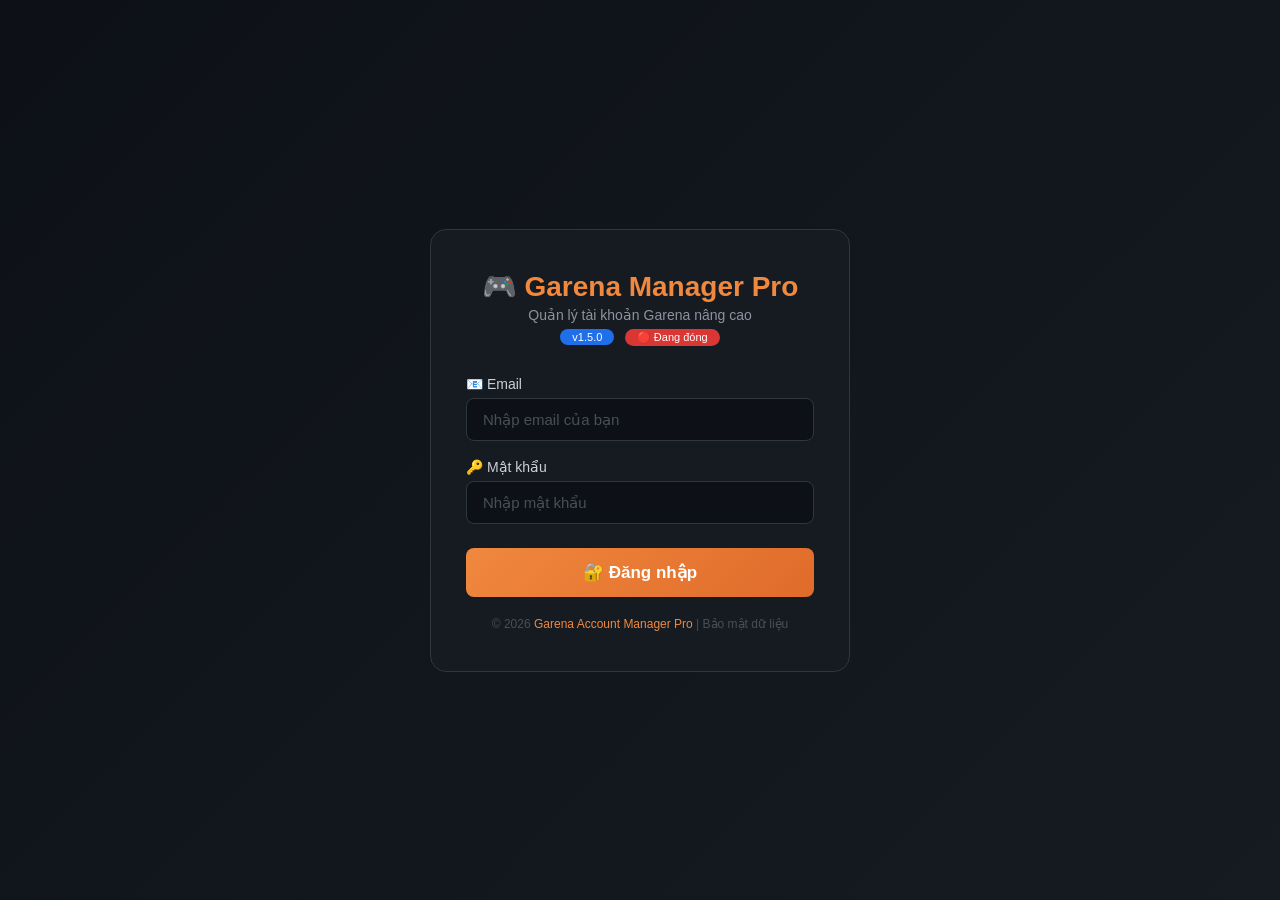
==== commit f711965e: "Update-20260808" ====
--- a/index.html
+++ b/index.html
@@ -3,794 +3,286 @@
 <head>
     <meta charset="UTF-8">
     <meta name="viewport" content="width=device-width, initial-scale=1.0">
-    <title>🔧 Đang bảo trì - Garena Account Manager Pro</title>
-    <style>
-        * {
-            margin: 0;
-            padding: 0;
-            box-sizing: border-box;
-        }
-
-        body {
-            font-family: 'Segoe UI', Tahoma, Geneva, Verdana, sans-serif;
-            background: #0d1117;
-            color: #c9d1d9;
-            min-height: 100vh;
-            display: flex;
-            justify-content: center;
-            align-items: center;
-            overflow: hidden;
-        }
-
-        /* Background animation */
-        body::before {
-            content: '';
-            position: fixed;
-            top: 0;
-            left: 0;
-            right: 0;
-            bottom: 0;
-            background: 
-                radial-gradient(ellipse at 20% 50%, rgba(240, 136, 62, 0.08) 0%, transparent 60%),
-                radial-gradient(ellipse at 80% 50%, rgba(31, 111, 235, 0.08) 0%, transparent 60%),
-                #0d1117;
-            z-index: -1;
-        }
-
-        /* Floating particles */
-        .particles {
-            position: fixed;
-            top: 0;
-            left: 0;
-            width: 100%;
-            height: 100%;
-            pointer-events: none;
-            z-index: 0;
-        }
-
-        .particle {
-            position: absolute;
-            background: rgba(240, 136, 62, 0.3);
-            border-radius: 50%;
-            animation: floatParticle linear infinite;
-        }
-
-        @keyframes floatParticle {
-            0% {
-                transform: translateY(100vh) scale(0);
-                opacity: 0;
-            }
-            10% {
-                opacity: 1;
-            }
-            90% {
-                opacity: 1;
-            }
-            100% {
-                transform: translateY(-10vh) scale(1);
-                opacity: 0;
+    <title>🎮 Garena Account Manager Pro v1.5.0</title>
+    <link rel="stylesheet" href="css/style.css">
+</head>
+<body>
+
+    <!-- ===== TIME RESTRICTION OVERLAY ===== -->
+    <div class="time-restriction" id="timeRestriction">
+        <div class="card">
+            <div class="icon">⏰</div>
+            <h2>Hệ thống đang đóng</h2>
+            <p>Website chỉ mở vào các khung giờ:</p>
+            <div class="time-slots">
+                <div class="slot">🌅 10:00 - 13:00</div>
+                <div class="slot">🌙 19:00 - 21:00</div>
+            </div>
+            <p style="margin-top: 10px; color: #8b949e;">
+                Vui lòng quay lại trong khung giờ hoạt động.
+            </p>
+            <div class="admin-note">
+                👑 Admin có thể truy cập bất kỳ lúc nào
+            </div>
+        </div>
+    </div>
+
+    <!-- ===== POPUP NOTIFICATION ===== -->
+    <div id="popupNotification">
+        <div class="popup-content">
+            <div class="popup-header">
+                <h3>📢 Thông báo từ Admin</h3>
+                <button class="popup-close" id="popupCloseBtn">×</button>
+            </div>
+            <div class="popup-body" id="popupBody">
+                <div id="popupContent">Đang tải thông báo...</div>
+                <div class="popup-time" id="popupTime"></div>
+            </div>
+            <div class="popup-footer">
+                <button class="btn-close-popup" id="popupConfirmBtn">✅ Đã đọc</button>
+            </div>
+        </div>
+    </div>
+
+    <!-- ===== LOGIN PAGE ===== -->
+    <div class="login-page" id="loginPage">
+        <div class="login-container">
+            <div class="logo">
+                <h1>🎮 Garena Manager Pro</h1>
+                <p>Quản lý tài khoản Garena nâng cao</p>
+                <span class="version">v1.5.0</span>
+                <span class="time-status" id="timeStatus">🟢 Đang mở</span>
+            </div>
+
+            <div class="form-group">
+                <label>📧 Email</label>
+                <input type="email" id="loginEmail" placeholder="Nhập email của bạn">
+            </div>
+
+            <div class="form-group">
+                <label>🔑 Mật khẩu</label>
+                <input type="password" id="loginPassword" placeholder="Nhập mật khẩu">
+            </div>
+
+            <button class="btn-login" id="loginBtn">🔐 Đăng nhập</button>
+
+            <div class="error-message" id="loginError"></div>
+
+            <div class="footer-text">
+                © 2026 <span>Garena Account Manager Pro</span> | Bảo mật dữ liệu
+            </div>
+        </div>
+    </div>
+
+    <!-- ===== DASHBOARD ===== -->
+    <div class="dashboard" id="dashboard">
+        <!-- Header -->
+        <div class="dashboard-header">
+            <div class="left">
+                <h2>🎮 Garena Accounts</h2>
+                <span class="user-email" id="userEmailDisplay">loading...</span>
+                <span id="adminBadge" style="display:none;" class="admin-badge">👑 Admin</span>
+                <button class="btn btn-theme" id="themeToggle">🌙 Dark</button>
+            </div>
+            <div class="right">
+                <div class="stats">
+                    <div class="stat-item">📦 Tổng: <span class="num" id="totalCount">0</span></div>
+                    <div class="stat-item">✅ Thành công: <span class="num" id="successCount">0</span></div>
+                    <div class="stat-item">⏳ Pending: <span class="num" id="pendingCount">0</span></div>
+                    <div class="stat-item">🔒 Đã khóa: <span class="num" id="lockedCount">0</span></div>
+                </div>
+                <button class="btn btn-refresh" id="refreshBtn">🔄 Làm mới</button>
+                <button class="btn btn-export" id="exportBtn">📥 Export CSV</button>
+                <button class="btn btn-export-txt" id="exportTxtBtn">📄 Export TXT</button>
+                <button class="btn btn-import" id="importBtn">📥 Import</button>
+                <button class="btn btn-telegram" id="telegramBtn">🤖 Telegram</button>
+                <button class="btn btn-gemini" id="geminiBtn">🧠 Gemini</button>
+                <button class="btn btn-danger" id="logoutBtn">🚪 Đăng xuất</button>
+            </div>
+        </div>
+
+        <!-- Filter Bar -->
+        <div class="filter-bar">
+            <span class="filter-label">🔍 Tìm kiếm:</span>
+            <input type="text" id="searchInput" placeholder="Tìm username, email...">
+
+            <span class="filter-label">📊 Status:</span>
+            <select id="statusFilter">
+                <option value="all">📊 Tất cả</option>
+                <option value="success">✅ Thành công</option>
+                <option value="pending">⏳ Pending</option>
+                <option value="failed">❌ Thất bại</option>
+                <option value="locked">🔒 Đã khóa</option>
+            </select>
+
+            <span class="filter-label">📅 Ngày tạo:</span>
+            <input type="date" id="dateFrom" placeholder="Từ ngày">
+            <input type="date" id="dateTo" placeholder="Đến ngày">
+            <button class="btn btn-primary" id="dateFilterBtn">📅 Lọc</button>
+            <button class="btn btn-warning" id="clearDateBtn">🧹 Xóa</button>
+        </div>
+
+        <!-- Batch Toolbar -->
+        <div class="batch-toolbar" id="batchToolbar">
+            <span class="selected-info">Đã chọn: <span id="selectedCount">0</span> tài khoản</span>
+            <button class="btn btn-success" id="batchCopyBtn">📋 Copy</button>
+            <button class="btn btn-warning" id="batchLockBtn">🔒 Khóa</button>
+            <button class="btn btn-danger" id="batchUnlockBtn">🔓 Mở khóa</button>
+            <button class="btn btn-danger" id="batchDeleteBtn">🗑️ Xóa</button>
+            <button class="btn btn-danger" id="batchDeleteDateBtn">🗑️ Xóa theo ngày</button>
+            <button class="btn btn-danger" id="batchDeleteAllBtn">🗑️ Xóa tất cả</button>
+        </div>
+
+        <!-- Table -->
+        <div class="table-container">
+            <div class="table-wrapper">
+                <table>
+                    <thead>
+                        <tr>
+                            <th><input type="checkbox" id="selectAll" class="row-checkbox"></th>
+                            <th>#</th>
+                            <th>👤 Username</th>
+                            <th>🔑 Password</th>
+                            <th>📧 Email</th>
+                            <th>🔐 Email Pass</th>
+                            <th>📅 Ngày tạo</th>
+                            <th>📝 Ghi chú</th>
+                            <th>⚡ Action</th>
+                        </tr>
+                    </thead>
+                    <tbody id="tableBody">
+                        <tr class="empty-row">
+                            <td colspan="9">
+                                <div class="loading-spinner">
+                                    <div class="spinner"></div>
+                                    <span>Đang tải dữ liệu...</span>
+                                </div>
+                            </td>
+                        </tr>
+                    </tbody>
+                </table>
+            </div>
+
+            <!-- Pagination -->
+            <div class="pagination">
+                <div class="info">
+                    Hiển thị <span id="startIndex">0</span> - <span id="endIndex">0</span> / <span id="totalItems">0</span>
+                </div>
+                <div class="controls" id="paginationControls">
+                    <button id="prevPage" disabled>‹</button>
+                    <button id="nextPage">›</button>
+                </div>
+            </div>
+        </div>
+    </div>
+
+    <!-- ===== MODAL ===== -->
+    <div class="modal-overlay" id="modalOverlay">
+        <div class="modal" id="modalContent">
+            <h3 id="modalTitle">📝 Chỉnh sửa tài khoản</h3>
+            <div id="modalBody"></div>
+            <div class="modal-actions">
+                <button class="btn-cancel" id="modalCancel">❌ Hủy</button>
+                <button class="btn-confirm" id="modalConfirm">💾 Lưu</button>
+            </div>
+        </div>
+    </div>
+
+    <!-- ===== TELEGRAM MODAL ===== -->
+    <div class="modal-overlay" id="telegramModal">
+        <div class="modal">
+            <h3>🤖 Cấu hình Telegram</h3>
+            <div id="telegramBody">
+                <div id="telegramStatus" class="telegram-status inactive">
+                    <span class="status-icon">⏳</span>
+                    <span>Chưa cấu hình</span>
+                </div>
+
+                <div class="form-group">
+                    <label>🤖 Bot Token</label>
+                    <input id="telegramBotToken" placeholder="Nhập Bot Token từ @BotFather">
+                    <small style="color:#8b949e;font-size:12px;display:block;margin-top:4px;">
+                        💡 Tạo bot tại <strong>@BotFather</strong> trên Telegram
+                    </small>
+                </div>
+
+                <div class="form-group">
+                    <label>💬 Chat ID</label>
+                    <input id="telegramChatId" placeholder="Nhập Chat ID của bạn">
+                    <small style="color:#8b949e;font-size:12px;display:block;margin-top:4px;">
+                        💡 Lấy Chat ID tại <strong>@userinfobot</strong> trên Telegram
+                    </small>
+                </div>
+
+                <div class="form-group" style="margin-top:10px;">
+                    <label>
+                        <input type="checkbox" id="telegramEnabled"> 
+                        ✅ Bật thông báo Telegram
+                    </label>
+                </div>
+
+                <div class="telegram-info">
+                    <strong>📌 Lưu ý:</strong><br>
+                    • Bạn sẽ nhận báo cáo tự động lúc <strong>19:00</strong> mỗi ngày<br>
+                    • Bot gửi <strong>đúng data</strong> của bạn<br>
+                    • Hỏi bot để <strong>xóa toàn bộ</strong> data
+                </div>
+
+                <div style="margin-top:15px;display:flex;gap:10px;flex-wrap:wrap;">
+                    <button class="btn-test-telegram" id="testTelegramBtn">📨 Gửi test</button>
+                    <button class="btn btn-success" id="testDataTelegramBtn">📊 Gửi data test</button>
+                </div>
+            </div>
+            <div class="modal-actions">
+                <button class="btn-cancel" id="telegramCancelBtn">❌ Hủy</button>
+                <button class="btn-confirm" id="telegramSaveBtn">💾 Lưu cấu hình</button>
+            </div>
+        </div>
+    </div>
+
+    <!-- ===== GEMINI CHAT MODAL ===== -->
+    <div class="modal-overlay" id="geminiModal">
+        <div class="modal" style="max-width: 700px;">
+            <h3>🧠 Chat với Gemini AI</h3>
+            <div id="geminiBody">
+                <div style="display:flex;gap:10px;margin-bottom:15px;flex-wrap:wrap;">
+                    <select id="geminiModelSelect" style="flex:1;padding:8px 12px;background:#0d1117;border:1px solid #30363d;border-radius:6px;color:#c9d1d9;">
+                    </select>
+                    <button class="btn btn-warning" id="geminiResetBtn">🔄 Reset</button>
+                </div>
+                
+                <div id="geminiChatContainer" style="max-height:400px;overflow-y:auto;margin-bottom:15px;padding:10px;background:#0d1117;border-radius:8px;border:1px solid #30363d;">
+                    <div style="text-align:center;color:#8b949e;padding:20px;">
+                        💬 Hỏi Gemini bất kỳ điều gì về Garena, game, hoặc cuộc sống
+                    </div>
+                </div>
+                
+                <div style="display:flex;gap:10px;">
+                    <input type="text" id="geminiInput" placeholder="Nhập câu hỏi..." style="flex:1;padding:10px;background:#0d1117;border:1px solid #30363d;border-radius:6px;color:#c9d1d9;">
+                    <button class="btn btn-primary" id="geminiSendBtn">Gửi</button>
+                </div>
+                <div style="margin-top:10px;font-size:12px;color:#8b949e;">
+                    💡 Chat tự nhiên với AI, hỏi bất kỳ điều gì bạn muốn
+                </div>
+            </div>
+            <div class="modal-actions">
+                <button class="btn-cancel" id="geminiCloseBtn">❌ Đóng</button>
+            </div>
+        </div>
+    </div>
+
+    <!-- ===== NOTIFICATION CONTAINER ===== -->
+    <div id="notificationContainer"></div>
+
+    <!-- ===== SCRIPTS ===== -->
+    <script type="importmap">
+        {
+            "imports": {
+                "./js/": "./js/"
             }
         }
-
-        .container {
-            position: relative;
-            z-index: 1;
-            text-align: center;
-            padding: 40px 30px;
-            max-width: 600px;
-            width: 100%;
-            animation: fadeInUp 0.8s ease;
-        }
-
-        @keyframes fadeInUp {
-            from {
-                opacity: 0;
-                transform: translateY(40px);
-            }
-            to {
-                opacity: 1;
-                transform: translateY(0);
-            }
-        }
-
-        /* Logo / Icon */
-        .main-icon {
-            font-size: 80px;
-            margin-bottom: 10px;
-            display: inline-block;
-            animation: pulse 2s ease-in-out infinite;
-        }
-
-        @keyframes pulse {
-            0%, 100% {
-                transform: scale(1);
-            }
-            50% {
-                transform: scale(1.08);
-            }
-        }
-
-        .title {
-            font-size: 36px;
-            font-weight: 800;
-            color: #f0883e;
-            margin-bottom: 8px;
-            letter-spacing: 1px;
-        }
-
-        .subtitle {
-            font-size: 18px;
-            color: #8b949e;
-            margin-bottom: 25px;
-            font-weight: 300;
-        }
-
-        .subtitle span {
-            color: #f0883e;
-            font-weight: 600;
-        }
-
-        /* Maintenance card */
-        .maintenance-card {
-            background: #161b22;
-            border: 1px solid #30363d;
-            border-radius: 16px;
-            padding: 35px 30px;
-            margin-bottom: 25px;
-            position: relative;
-            overflow: hidden;
-        }
-
-        .maintenance-card::before {
-            content: '';
-            position: absolute;
-            top: -50%;
-            left: -50%;
-            width: 200%;
-            height: 200%;
-            background: conic-gradient(from 0deg, transparent, rgba(240, 136, 62, 0.03), transparent, rgba(31, 111, 235, 0.03), transparent);
-            animation: rotateGlow 20s linear infinite;
-        }
-
-        @keyframes rotateGlow {
-            0% {
-                transform: rotate(0deg);
-            }
-            100% {
-                transform: rotate(360deg);
-            }
-        }
-
-        .maintenance-card > * {
-            position: relative;
-            z-index: 1;
-        }
-
-        .maintenance-card .status-icon {
-            font-size: 48px;
-            display: block;
-            margin-bottom: 12px;
-        }
-
-        .maintenance-card h2 {
-            color: #c9d1d9;
-            font-size: 22px;
-            font-weight: 600;
-            margin-bottom: 10px;
-        }
-
-        .maintenance-card p {
-            color: #8b949e;
-            font-size: 15px;
-            line-height: 1.7;
-            max-width: 400px;
-            margin: 0 auto;
-        }
-
-        /* Countdown Timer */
-        .countdown-wrapper {
-            background: #0d1117;
-            border-radius: 12px;
-            padding: 20px 15px;
-            margin-bottom: 20px;
-            border: 1px solid #21262d;
-        }
-
-        .countdown-label {
-            font-size: 14px;
-            color: #8b949e;
-            text-transform: uppercase;
-            letter-spacing: 2px;
-            margin-bottom: 12px;
-            display: block;
-        }
-
-        .countdown {
-            display: flex;
-            justify-content: center;
-            gap: 12px;
-            flex-wrap: wrap;
-        }
-
-        .countdown-item {
-            background: #161b22;
-            border: 1px solid #30363d;
-            border-radius: 10px;
-            padding: 8px 14px;
-            min-width: 65px;
-            text-align: center;
-        }
-
-        .countdown-item .number {
-            display: block;
-            font-size: 32px;
-            font-weight: 700;
-            color: #f0883e;
-            font-variant-numeric: tabular-nums;
-            line-height: 1.2;
-        }
-
-        .countdown-item .label {
-            display: block;
-            font-size: 11px;
-            color: #8b949e;
-            text-transform: uppercase;
-            letter-spacing: 1px;
-            margin-top: 2px;
-        }
-
-        .countdown-separator {
-            display: flex;
-            align-items: center;
-            font-size: 28px;
-            font-weight: 300;
-            color: #30363d;
-            padding: 0 2px;
-        }
-
-        /* Progress bar */
-        .progress-wrapper {
-            margin-top: 20px;
-            background: #0d1117;
-            border-radius: 8px;
-            height: 6px;
-            overflow: hidden;
-            border: 1px solid #21262d;
-        }
-
-        .progress-bar {
-            height: 100%;
-            background: linear-gradient(90deg, #f0883e, #e06b2a);
-            border-radius: 8px;
-            width: 0%;
-            transition: width 1s ease;
-        }
-
-        /* Features list */
-        .features {
-            display: grid;
-            grid-template-columns: repeat(auto-fit, minmax(120px, 1fr));
-            gap: 12px;
-            margin-bottom: 25px;
-        }
-
-        .feature-item {
-            background: #161b22;
-            border: 1px solid #21262d;
-            border-radius: 10px;
-            padding: 14px 10px;
-            text-align: center;
-            transition: 0.3s;
-        }
-
-        .feature-item:hover {
-            border-color: #f0883e;
-            transform: translateY(-2px);
-        }
-
-        .feature-item .icon {
-            font-size: 24px;
-            display: block;
-            margin-bottom: 4px;
-        }
-
-        .feature-item .name {
-            font-size: 12px;
-            color: #8b949e;
-            font-weight: 500;
-        }
-
-        /* Notify button */
-        .notify-btn {
-            background: linear-gradient(135deg, #f0883e 0%, #e06b2a 100%);
-            color: #fff;
-            border: none;
-            padding: 14px 40px;
-            border-radius: 10px;
-            font-size: 16px;
-            font-weight: 600;
-            cursor: pointer;
-            transition: 0.3s;
-            display: inline-flex;
-            align-items: center;
-            gap: 10px;
-        }
-
-        .notify-btn:hover {
-            transform: translateY(-2px);
-            box-shadow: 0 8px 30px rgba(240, 136, 62, 0.3);
-        }
-
-        .notify-btn:active {
-            transform: translateY(0);
-        }
-
-        .notify-btn .bell {
-            font-size: 20px;
-        }
-
-        /* Footer */
-        .footer {
-            margin-top: 20px;
-            color: #484f58;
-            font-size: 13px;
-        }
-
-        .footer a {
-            color: #58a6ff;
-            text-decoration: none;
-        }
-
-        .footer a:hover {
-            text-decoration: underline;
-        }
-
-        /* Responsive */
-        @media (max-width: 600px) {
-            .title {
-                font-size: 26px;
-            }
-            .subtitle {
-                font-size: 15px;
-            }
-            .maintenance-card {
-                padding: 25px 20px;
-            }
-            .countdown-item .number {
-                font-size: 24px;
-            }
-            .countdown-item {
-                min-width: 50px;
-                padding: 6px 10px;
-            }
-            .countdown-separator {
-                font-size: 20px;
-            }
-            .features {
-                grid-template-columns: repeat(2, 1fr);
-            }
-            .main-icon {
-                font-size: 56px;
-            }
-            .notify-btn {
-                padding: 12px 28px;
-                font-size: 14px;
-                width: 100%;
-                justify-content: center;
-            }
-        }
-
-        @media (max-width: 400px) {
-            .countdown {
-                gap: 6px;
-            }
-            .countdown-item .number {
-                font-size: 20px;
-            }
-            .countdown-item {
-                min-width: 42px;
-                padding: 4px 8px;
-            }
-            .countdown-separator {
-                font-size: 16px;
-            }
-        }
-
-        /* Toast notification */
-        .toast {
-            position: fixed;
-            bottom: 30px;
-            left: 50%;
-            transform: translateX(-50%) translateY(100px);
-            background: #238636;
-            color: #fff;
-            padding: 14px 28px;
-            border-radius: 10px;
-            font-weight: 500;
-            font-size: 15px;
-            box-shadow: 0 8px 30px rgba(0, 0, 0, 0.4);
-            opacity: 0;
-            transition: all 0.5s ease;
-            z-index: 100;
-            white-space: nowrap;
-        }
-
-        .toast.show {
-            opacity: 1;
-            transform: translateX(-50%) translateY(0);
-        }
-
-        .toast.error {
-            background: #da3633;
-        }
-
-        /* Status badge - LIVE */
-        .live-badge {
-            display: inline-block;
-            background: rgba(63, 185, 80, 0.15);
-            color: #3fb950;
-            padding: 4px 14px;
-            border-radius: 20px;
-            font-size: 13px;
-            font-weight: 600;
-            border: 1px solid rgba(63, 185, 80, 0.3);
-            animation: livePulse 2s ease-in-out infinite;
-            margin-top: 8px;
-        }
-
-        @keyframes livePulse {
-            0%, 100% {
-                opacity: 1;
-            }
-            50% {
-                opacity: 0.6;
-            }
-        }
-
-        .live-badge .dot {
-            display: inline-block;
-            width: 8px;
-            height: 8px;
-            background: #3fb950;
-            border-radius: 50%;
-            margin-right: 6px;
-            animation: dotBlink 1.2s ease-in-out infinite;
-        }
-
-        @keyframes dotBlink {
-            0%, 100% {
-                opacity: 1;
-            }
-            50% {
-                opacity: 0.2;
-            }
-        }
-    </style>
-</head>
-<body>
-
-    <!-- Floating Particles -->
-    <div class="particles" id="particles"></div>
-
-    <!-- Toast Notification -->
-    <div class="toast" id="toast"></div>
-
-    <!-- Main Container -->
-    <div class="container">
-
-        <!-- Icon -->
-        <div class="main-icon">🔧</div>
-
-        <!-- Title -->
-        <h1 class="title">Garena Manager Pro</h1>
-        <p class="subtitle">
-            Hệ thống đang được <span>nâng cấp</span> để phục vụ bạn tốt hơn
-        </p>
-
-        <!-- Maintenance Card -->
-        <div class="maintenance-card">
-            <span class="status-icon">🛠️</span>
-            <h2>Đang bảo trì hệ thống</h2>
-            <p>
-                Chúng tôi đang thực hiện nâng cấp cơ sở dữ liệu và tối ưu hiệu suất.
-                <br>
-                <strong style="color:#f0883e;">Xin lỗi vì sự bất tiện này!</strong>
-            </p>
-        </div>
-
-        <!-- Countdown -->
-        <div class="countdown-wrapper">
-            <span class="countdown-label">⏳ Mở lại sau</span>
-            <div class="countdown" id="countdown">
-                <div class="countdown-item">
-                    <span class="number" id="hours">00</span>
-                    <span class="label">Giờ</span>
-                </div>
-                <span class="countdown-separator">:</span>
-                <div class="countdown-item">
-                    <span class="number" id="minutes">00</span>
-                    <span class="label">Phút</span>
-                </div>
-                <span class="countdown-separator">:</span>
-                <div class="countdown-item">
-                    <span class="number" id="seconds">00</span>
-                    <span class="label">Giây</span>
-                </div>
-            </div>
-
-            <!-- Progress -->
-            <div class="progress-wrapper">
-                <div class="progress-bar" id="progressBar"></div>
-            </div>
-        </div>
-
-        <!-- Features -->
-        <div class="features">
-            <div class="feature-item">
-                <span class="icon">⚡</span>
-                <span class="name">Tối ưu hiệu suất</span>
-            </div>
-            <div class="feature-item">
-                <span class="icon">🔒</span>
-                <span class="name">Bảo mật nâng cao</span>
-            </div>
-            <div class="feature-item">
-                <span class="icon">📊</span>
-                <span class="name">Giao diện mới</span>
-            </div>
-            <div class="feature-item">
-                <span class="icon">🚀</span>
-                <span class="name">Tốc độ vượt trội</span>
-            </div>
-        </div>
-
-        <!-- Notify Button -->
-        <button class="notify-btn" id="notifyBtn">
-            <span class="bell">🔔</span>
-            Thông báo khi mở lại
-        </button>
-
-        <!-- Live Badge -->
-        <div style="margin-top: 16px;">
-            <span class="live-badge">
-                <span class="dot"></span>
-                Dự kiến mở lại 19:30
-            </span>
-        </div>
-
-        <!-- Footer -->
-        <div class="footer">
-            © 2026 <a href="#">Garena Account Manager Pro</a> · Phiên bản 2.1.0
-        </div>
-    </div>
-
-    <script>
-        // ============================================
-        // CONFIG
-        // ============================================
-        const TARGET_HOUR = 19;
-        const TARGET_MINUTE = 30;
-        const TARGET_SECOND = 0;
-
-        // ============================================
-        // DOM REFS
-        // ============================================
-        const hoursEl = document.getElementById('hours');
-        const minutesEl = document.getElementById('minutes');
-        const secondsEl = document.getElementById('seconds');
-        const progressBar = document.getElementById('progressBar');
-        const toast = document.getElementById('toast');
-        const notifyBtn = document.getElementById('notifyBtn');
-
-        // ============================================
-        // PARTICLES
-        // ============================================
-        function createParticles() {
-            const container = document.getElementById('particles');
-            const colors = ['#f0883e', '#58a6ff', '#3fb950', '#8b5cf6', '#d29922'];
-            for (let i = 0; i < 25; i++) {
-                const particle = document.createElement('div');
-                particle.className = 'particle';
-                const size = Math.random() * 4 + 2;
-                particle.style.width = size + 'px';
-                particle.style.height = size + 'px';
-                particle.style.left = Math.random() * 100 + '%';
-                particle.style.background = colors[Math.floor(Math.random() * colors.length)];
-                particle.style.animationDuration = (Math.random() * 15 + 10) + 's';
-                particle.style.animationDelay = (Math.random() * 10) + 's';
-                container.appendChild(particle);
-            }
-        }
-        createParticles();
-
-        // ============================================
-        // COUNTDOWN
-        // ============================================
-        function getTargetTime() {
-            const now = new Date();
-            const target = new Date(now);
-            target.setHours(TARGET_HOUR, TARGET_MINUTE, TARGET_SECOND, 0);
-
-            // Nếu đã qua 19h30, đặt cho ngày mai
-            if (now > target) {
-                target.setDate(target.getDate() + 1);
-            }
-
-            return target;
-        }
-
-        function updateCountdown() {
-            const now = new Date();
-            const target = getTargetTime();
-            const diff = Math.max(0, target - now);
-
-            const hours = Math.floor(diff / (1000 * 60 * 60));
-            const minutes = Math.floor((diff % (1000 * 60 * 60)) / (1000 * 60));
-            const seconds = Math.floor((diff % (1000 * 60)) / 1000);
-
-            hoursEl.textContent = String(hours).padStart(2, '0');
-            minutesEl.textContent = String(minutes).padStart(2, '0');
-            secondsEl.textContent = String(seconds).padStart(2, '0');
-
-            // Progress bar
-            const totalMs = 24 * 60 * 60 * 1000; // 1 ngày tối đa
-            const progress = Math.min(100, (1 - diff / totalMs) * 100);
-            progressBar.style.width = progress + '%';
-
-            // Check if time is up
-            if (diff <= 0) {
-                clearInterval(countdownInterval);
-                showToast('🎉 Hệ thống đã được mở lại! Vui lòng tải lại trang.', 'success');
-                document.querySelector('.maintenance-card h2').textContent = '🎉 Hệ thống đã sẵn sàng!';
-                document.querySelector('.maintenance-card p').innerHTML =
-                    'Hệ thống đã được nâng cấp thành công. <br> <strong style="color:#3fb950;">Chào mừng bạn quay trở lại!</strong>';
-                document.querySelector('.status-icon').textContent = '🎉';
-                document.querySelector('.live-badge').innerHTML =
-                    '🟢 <span style="color:#3fb950;">Đã mở lại</span>';
-                document.querySelector('.notify-btn').innerHTML = '🚀 Vào hệ thống ngay';
-                document.querySelector('.notify-btn').style.background = 'linear-gradient(135deg, #238636 0%, #1a7a2e 100%)';
-                document.querySelector('.notify-btn').onclick = function() {
-                    window.location.reload();
-                };
-                return true;
-            }
-
-            return false;
-        }
-
-        // ============================================
-        // TOAST NOTIFICATION
-        // ============================================
-        let toastTimeout = null;
-
-        function showToast(message, type = 'success') {
-            toast.textContent = message;
-            toast.className = 'toast';
-            if (type === 'error') {
-                toast.classList.add('error');
-            }
-            toast.classList.add('show');
-
-            clearTimeout(toastTimeout);
-            toastTimeout = setTimeout(() => {
-                toast.classList.remove('show');
-            }, 4000);
-        }
-
-        // ============================================
-        // NOTIFY BUTTON
-        // ============================================
-        notifyBtn.addEventListener('click', function() {
-            // Đăng ký nhận thông báo (demo)
-            if ('Notification' in window && Notification.permission === 'granted') {
-                showToast('✅ Bạn sẽ nhận được thông báo khi hệ thống mở lại!', 'success');
-            } else if ('Notification' in window && Notification.permission === 'default') {
-                Notification.requestPermission().then(permission => {
-                    if (permission === 'granted') {
-                        showToast('✅ Đã bật thông báo!', 'success');
-                    } else {
-                        showToast('⚠️ Vui lòng cho phép thông báo trong trình duyệt.', 'error');
-                    }
-                });
-            } else {
-                showToast('⚠️ Trình duyệt không hỗ trợ thông báo.', 'error');
-            }
-
-            // Hiệu ứng click
-            this.style.transform = 'scale(0.95)';
-            setTimeout(() => {
-                this.style.transform = '';
-            }, 200);
-
-            // Lưu vào localStorage để nhớ
-            localStorage.setItem('notify_registered', 'true');
-        });
-
-        // ============================================
-        // CHECK NOTIFICATION PERMISSION ON LOAD
-        // ============================================
-        if ('Notification' in window && Notification.permission === 'granted') {
-            const registered = localStorage.getItem('notify_registered');
-            if (registered) {
-                // Kiểm tra thời gian mở lại
-                const checkInterval = setInterval(() => {
-                    const now = new Date();
-                    const target = getTargetTime();
-                    if (now >= target) {
-                        clearInterval(checkInterval);
-                        new Notification('🔔 Garena Manager Pro', {
-                            body: 'Hệ thống đã được mở lại! Vào ngay nào!',
-                            icon: '🔧'
-                        });
-                        localStorage.removeItem('notify_registered');
-                    }
-                }, 10000); // Kiểm tra mỗi 10 giây
-            }
-        }
-
-        // ============================================
-        // START COUNTDOWN
-        // ============================================
-        let countdownInterval = setInterval(() => {
-            const finished = updateCountdown();
-            if (finished) {
-                clearInterval(countdownInterval);
-            }
-        }, 1000);
-
-        // Initial update
-        updateCountdown();
-
-        // ============================================
-        // KEYBOARD SHORTCUTS (for fun)
-        // ============================================
-        document.addEventListener('keydown', (e) => {
-            if (e.key === 'r' || e.key === 'R') {
-                if (e.ctrlKey) {
-                    e.preventDefault();
-                    showToast('🔄 Đang kiểm tra trạng thái hệ thống...', 'success');
-                    setTimeout(() => {
-                        const now = new Date();
-                        const target = getTargetTime();
-                        if (now >= target) {
-                            showToast('🎉 Hệ thống đã mở lại! Tải lại trang nhé!', 'success');
-                        } else {
-                            const diff = target - now;
-                            const h = Math.floor(diff / (1000 * 60 * 60));
-                            const m = Math.floor((diff % (1000 * 60 * 60)) / (1000 * 60));
-                            showToast(`⏳ Còn ${h} giờ ${m} phút nữa`, 'success');
-                        }
-                    }, 500);
-                }
-            }
-
-            if (e.key === 'Enter') {
-                notifyBtn.click();
-            }
-        });
-
-        // ============================================
-        // CONSOLE WELCOME
-        // ============================================
-        console.log('%c🔧 Garena Manager Pro', 'font-size:24px; font-weight:bold; color:#f0883e;');
-        console.log('%cHệ thống đang bảo trì, quay lại lúc 19:30', 'font-size:14px; color:#8b949e;');
-        console.log('%c📌 Dự kiến nâng cấp: Tối ưu hiệu suất, bảo mật nâng cao, giao diện mới', 'font-size:12px; color:#58a6ff;');
-
-        console.log(' ');
-        console.log('🎮 Đội ngũ phát triển xin cảm ơn bạn đã kiên nhẫn chờ đợi!');
-
-        // ============================================
-        // BACKGROUND COLOR CHANGE (OPTIONAL)
-        // ============================================
-        // Thay đổi màu nền nhẹ nhàng theo thời gian
-        let hue = 30;
-        setInterval(() => {
-            hue = (hue + 0.1) % 360;
-            // Chỉ áp dụng nếu người dùng không tương tác
-        }, 100);
-
-        console.log('✅ Trang bảo trì đã sẵn sàng!');
     </script>
+    <script type="module" src="js/main.js"></script>
 
 </body>
 </html>
--- a/css/style.css
+++ b/css/style.css
@@ -0,0 +1,1390 @@
+/* ============================================
+   GARENA ACCOUNT MANAGER PRO v1.5.0
+   STYLESHEET
+   ============================================ */
+
+/* ===== RESET & BASE ===== */
+* {
+    margin: 0;
+    padding: 0;
+    box-sizing: border-box;
+}
+
+body {
+    font-family: 'Segoe UI', Tahoma, Geneva, Verdana, sans-serif;
+    background: #0d1117;
+    color: #c9d1d9;
+    min-height: 100vh;
+    transition: background 0.3s, color 0.3s;
+}
+
+body.light-mode {
+    background: #f0f6fc;
+    color: #24292e;
+}
+
+/* ===== SCROLLBAR ===== */
+::-webkit-scrollbar {
+    width: 6px;
+    height: 6px;
+}
+::-webkit-scrollbar-track {
+    background: #0d1117;
+}
+::-webkit-scrollbar-thumb {
+    background: #30363d;
+    border-radius: 3px;
+}
+::-webkit-scrollbar-thumb:hover {
+    background: #484f58;
+}
+body.light-mode ::-webkit-scrollbar-track {
+    background: #f0f6fc;
+}
+body.light-mode ::-webkit-scrollbar-thumb {
+    background: #d0d7de;
+}
+
+/* ===== TIME RESTRICTION OVERLAY ===== */
+.time-restriction {
+    display: none;
+    justify-content: center;
+    align-items: center;
+    min-height: 100vh;
+    background: linear-gradient(135deg, #0d1117 0%, #161b22 100%);
+    text-align: center;
+    padding: 20px;
+    z-index: 10001;
+    position: fixed;
+    top: 0;
+    left: 0;
+    width: 100%;
+    height: 100%;
+}
+
+body.light-mode .time-restriction {
+    background: linear-gradient(135deg, #f0f6fc 0%, #e1e8f0 100%);
+}
+
+.time-restriction.active {
+    display: flex;
+}
+
+.time-restriction .card {
+    background: #161b22;
+    padding: 50px 40px;
+    border-radius: 20px;
+    border: 2px solid #f0883e;
+    max-width: 550px;
+    width: 100%;
+    animation: pulse 2s infinite;
+}
+
+body.light-mode .time-restriction .card {
+    background: #ffffff;
+    border-color: #f0883e;
+}
+
+@keyframes pulse {
+    0% { transform: scale(1); }
+    50% { transform: scale(1.02); }
+    100% { transform: scale(1); }
+}
+
+.time-restriction .card .icon {
+    font-size: 72px;
+    margin-bottom: 20px;
+}
+
+.time-restriction .card h2 {
+    color: #f0883e;
+    font-size: 28px;
+    margin-bottom: 12px;
+}
+
+.time-restriction .card p {
+    color: #8b949e;
+    font-size: 16px;
+    line-height: 1.8;
+}
+
+.time-restriction .card .time-slots {
+    display: flex;
+    justify-content: center;
+    gap: 20px;
+    margin: 20px 0;
+    flex-wrap: wrap;
+}
+
+.time-restriction .card .time-slots .slot {
+    background: #0d1117;
+    padding: 10px 20px;
+    border-radius: 10px;
+    border: 1px solid #30363d;
+    color: #f0883e;
+    font-weight: 600;
+}
+
+body.light-mode .time-restriction .card .time-slots .slot {
+    background: #f6f8fa;
+    border-color: #d0d7de;
+}
+
+.time-restriction .card .admin-note {
+    margin-top: 15px;
+    color: #58a6ff;
+    font-size: 14px;
+    padding: 10px;
+    background: rgba(88, 166, 255, 0.1);
+    border-radius: 8px;
+}
+
+/* ===== POPUP NOTIFICATION ===== */
+#popupNotification {
+    display: none;
+    position: fixed;
+    top: 0;
+    left: 0;
+    width: 100%;
+    height: 100%;
+    background: rgba(0, 0, 0, 0.8);
+    backdrop-filter: blur(8px);
+    z-index: 99999;
+    justify-content: center;
+    align-items: center;
+    animation: fadeIn 0.3s ease;
+}
+
+#popupNotification.show {
+    display: flex;
+}
+
+.popup-content {
+    background: #161b22;
+    border: 2px solid #f0883e;
+    border-radius: 20px;
+    padding: 40px;
+    max-width: 600px;
+    width: 90%;
+    max-height: 80vh;
+    overflow-y: auto;
+    animation: slideUp 0.4s ease;
+    position: relative;
+}
+
+body.light-mode .popup-content {
+    background: #ffffff;
+    border-color: #f0883e;
+}
+
+.popup-content .popup-header {
+    display: flex;
+    justify-content: space-between;
+    align-items: center;
+    margin-bottom: 20px;
+    border-bottom: 1px solid #30363d;
+    padding-bottom: 15px;
+}
+
+body.light-mode .popup-content .popup-header {
+    border-bottom-color: #d0d7de;
+}
+
+.popup-content .popup-header h3 {
+    color: #f0883e;
+    font-size: 22px;
+}
+
+.popup-content .popup-header .popup-close {
+    background: none;
+    border: none;
+    color: #8b949e;
+    font-size: 28px;
+    cursor: pointer;
+    transition: 0.3s;
+    padding: 0 8px;
+}
+
+.popup-content .popup-header .popup-close:hover {
+    color: #f85149;
+    transform: rotate(90deg);
+}
+
+.popup-content .popup-body {
+    color: #c9d1d9;
+    font-size: 15px;
+    line-height: 1.8;
+    padding: 10px 0;
+}
+
+body.light-mode .popup-content .popup-body {
+    color: #24292e;
+}
+
+.popup-content .popup-body .popup-time {
+    color: #8b949e;
+    font-size: 13px;
+    margin-top: 15px;
+    padding-top: 15px;
+    border-top: 1px solid #30363d;
+}
+
+body.light-mode .popup-content .popup-body .popup-time {
+    border-top-color: #d0d7de;
+    color: #57606a;
+}
+
+.popup-content .popup-footer {
+    margin-top: 20px;
+    text-align: right;
+}
+
+.popup-content .popup-footer .btn-close-popup {
+    padding: 10px 30px;
+    background: #f0883e;
+    color: #fff;
+    border: none;
+    border-radius: 8px;
+    cursor: pointer;
+    font-weight: 600;
+    transition: 0.3s;
+    font-size: 15px;
+}
+
+.popup-content .popup-footer .btn-close-popup:hover {
+    background: #e06b2a;
+    transform: scale(1.05);
+}
+
+/* ===== LOGIN PAGE ===== */
+.login-page {
+    display: flex;
+    justify-content: center;
+    align-items: center;
+    min-height: 100vh;
+    background: linear-gradient(135deg, #0d1117 0%, #161b22 100%);
+}
+
+body.light-mode .login-page {
+    background: linear-gradient(135deg, #f0f6fc 0%, #e1e8f0 100%);
+}
+
+.login-container {
+    background: #161b22;
+    padding: 40px 35px;
+    border-radius: 16px;
+    border: 1px solid #30363d;
+    width: 100%;
+    max-width: 420px;
+    animation: slideUp 0.5s ease;
+}
+
+body.light-mode .login-container {
+    background: #ffffff;
+    border-color: #d0d7de;
+}
+
+@keyframes slideUp {
+    from {
+        opacity: 0;
+        transform: translateY(30px);
+    }
+    to {
+        opacity: 1;
+        transform: translateY(0);
+    }
+}
+
+@keyframes fadeIn {
+    from { opacity: 0; }
+    to { opacity: 1; }
+}
+
+@keyframes spin {
+    to { transform: rotate(360deg); }
+}
+
+.login-container .logo {
+    text-align: center;
+    margin-bottom: 30px;
+}
+
+.login-container .logo h1 {
+    color: #f0883e;
+    font-size: 28px;
+    font-weight: 700;
+}
+
+.login-container .logo p {
+    color: #8b949e;
+    font-size: 14px;
+    margin-top: 4px;
+}
+
+.login-container .logo .version {
+    display: inline-block;
+    background: #1f6feb;
+    color: #fff;
+    font-size: 11px;
+    padding: 2px 12px;
+    border-radius: 10px;
+    margin-top: 6px;
+}
+
+.login-container .logo .time-status {
+    display: inline-block;
+    background: #238636;
+    color: #fff;
+    font-size: 11px;
+    padding: 2px 12px;
+    border-radius: 10px;
+    margin-top: 6px;
+    margin-left: 6px;
+}
+
+.login-container .logo .time-status.closed {
+    background: #da3633;
+}
+
+.form-group {
+    margin-bottom: 18px;
+}
+
+.form-group label {
+    display: block;
+    color: #c9d1d9;
+    font-size: 14px;
+    font-weight: 500;
+    margin-bottom: 6px;
+}
+
+body.light-mode .form-group label {
+    color: #24292e;
+}
+
+.form-group input, .form-group select, .form-group textarea {
+    width: 100%;
+    padding: 12px 16px;
+    background: #0d1117;
+    border: 1px solid #30363d;
+    border-radius: 8px;
+    color: #c9d1d9;
+    font-size: 15px;
+    transition: 0.3s;
+}
+
+body.light-mode .form-group input,
+body.light-mode .form-group select,
+body.light-mode .form-group textarea {
+    background: #f6f8fa;
+    border-color: #d0d7de;
+    color: #24292e;
+}
+
+.form-group input:focus,
+.form-group select:focus,
+.form-group textarea:focus {
+    outline: none;
+    border-color: #f0883e;
+    box-shadow: 0 0 0 3px rgba(240, 136, 62, 0.15);
+}
+
+.form-group input::placeholder {
+    color: #484f58;
+}
+
+.btn-login {
+    width: 100%;
+    padding: 14px;
+    background: linear-gradient(135deg, #f0883e 0%, #e06b2a 100%);
+    color: #fff;
+    border: none;
+    border-radius: 8px;
+    font-size: 17px;
+    font-weight: 600;
+    cursor: pointer;
+    transition: 0.3s;
+    margin-top: 6px;
+}
+
+.btn-login:hover {
+    transform: translateY(-2px);
+    box-shadow: 0 6px 24px rgba(240, 136, 62, 0.3);
+}
+
+.btn-login:disabled {
+    opacity: 0.6;
+    cursor: not-allowed;
+    transform: none;
+}
+
+.btn-login.loading {
+    position: relative;
+    color: transparent;
+}
+
+.btn-login.loading::after {
+    content: '';
+    position: absolute;
+    width: 24px;
+    height: 24px;
+    top: 50%;
+    left: 50%;
+    transform: translate(-50%, -50%);
+    border: 3px solid #fff;
+    border-radius: 50%;
+    border-top-color: transparent;
+    animation: spin 0.8s linear infinite;
+}
+
+.error-message {
+    color: #f85149;
+    font-size: 14px;
+    text-align: center;
+    margin-top: 12px;
+    padding: 10px;
+    background: rgba(248, 81, 73, 0.1);
+    border-radius: 6px;
+    display: none;
+}
+
+.error-message.show {
+    display: block;
+}
+
+.footer-text {
+    text-align: center;
+    margin-top: 20px;
+    color: #484f58;
+    font-size: 12px;
+}
+
+.footer-text span {
+    color: #f0883e;
+}
+
+/* ===== DASHBOARD ===== */
+.dashboard {
+    display: none;
+    padding: 20px;
+    max-width: 1600px;
+    margin: 0 auto;
+}
+
+.dashboard.active {
+    display: block;
+    animation: fadeIn 0.5s ease;
+}
+
+/* ===== HEADER ===== */
+.dashboard-header {
+    display: flex;
+    justify-content: space-between;
+    align-items: center;
+    flex-wrap: wrap;
+    gap: 15px;
+    padding: 16px 20px;
+    background: #161b22;
+    border-radius: 12px;
+    border: 1px solid #30363d;
+    margin-bottom: 20px;
+}
+
+body.light-mode .dashboard-header {
+    background: #ffffff;
+    border-color: #d0d7de;
+}
+
+.dashboard-header .left {
+    display: flex;
+    align-items: center;
+    gap: 15px;
+    flex-wrap: wrap;
+}
+
+.dashboard-header .left h2 {
+    color: #f0883e;
+    font-size: 22px;
+}
+
+.dashboard-header .left .user-email {
+    color: #58a6ff;
+    font-size: 14px;
+    background: #0d1117;
+    padding: 4px 14px;
+    border-radius: 12px;
+    border: 1px solid #30363d;
+}
+
+body.light-mode .dashboard-header .left .user-email {
+    background: #f6f8fa;
+    border-color: #d0d7de;
+    color: #0969da;
+}
+
+.dashboard-header .left .admin-badge {
+    background: #f0883e;
+    color: #fff;
+    font-size: 11px;
+    padding: 2px 12px;
+    border-radius: 10px;
+    font-weight: 600;
+}
+
+.dashboard-header .right {
+    display: flex;
+    align-items: center;
+    gap: 12px;
+    flex-wrap: wrap;
+}
+
+.dashboard-header .right .stats {
+    display: flex;
+    gap: 16px;
+    font-size: 14px;
+}
+
+.dashboard-header .right .stats .stat-item {
+    display: flex;
+    align-items: center;
+    gap: 6px;
+}
+
+.dashboard-header .right .stats .stat-item .num {
+    font-weight: bold;
+    color: #f0883e;
+}
+
+/* ===== BUTTONS ===== */
+.btn {
+    padding: 8px 18px;
+    border: none;
+    border-radius: 6px;
+    cursor: pointer;
+    font-weight: 600;
+    transition: 0.3s;
+    font-size: 13px;
+    color: #fff;
+}
+
+.btn:hover {
+    transform: translateY(-1px);
+}
+.btn:disabled {
+    opacity: 0.5;
+    cursor: not-allowed;
+    transform: none;
+}
+
+.btn-danger { background: #da3633; }
+.btn-danger:hover { background: #f85149; }
+
+.btn-primary { background: #1f6feb; }
+.btn-primary:hover { background: #388bfd; }
+
+.btn-success { background: #238636; }
+.btn-success:hover { background: #2ea043; }
+
+.btn-warning { background: #d29922; }
+.btn-warning:hover { background: #e3b341; }
+
+.btn-logout { background: #da3633; color: #fff; }
+.btn-logout:hover { background: #f85149; }
+
+.btn-refresh { background: #1f6feb; color: #fff; }
+.btn-refresh:hover { background: #388bfd; }
+
+.btn-export { background: #238636; color: #fff; }
+.btn-export:hover { background: #2ea043; }
+
+.btn-export-txt { background: #8b5cf6; color: #fff; }
+.btn-export-txt:hover { background: #a78bfa; }
+
+.btn-import { background: #8b5cf6; color: #fff; }
+.btn-import:hover { background: #a78bfa; }
+
+.btn-telegram { background: #0088cc; color: #fff; }
+.btn-telegram:hover { background: #0099dd; }
+.btn-telegram.active { background: #00aa55; }
+
+.btn-gemini { background: #6f42c1; color: #fff; }
+.btn-gemini:hover { background: #7c3aed; }
+
+.btn-theme {
+    background: #30363d;
+    color: #c9d1d9;
+}
+.btn-theme:hover {
+    background: #484f58;
+}
+body.light-mode .btn-theme {
+    background: #d0d7de;
+    color: #24292e;
+}
+body.light-mode .btn-theme:hover {
+    background: #b0b8c0;
+}
+
+/* ===== FILTER BAR ===== */
+.filter-bar {
+    display: flex;
+    gap: 12px;
+    flex-wrap: wrap;
+    padding: 12px 16px;
+    background: #161b22;
+    border-radius: 10px;
+    border: 1px solid #30363d;
+    margin-bottom: 16px;
+    align-items: center;
+}
+
+body.light-mode .filter-bar {
+    background: #ffffff;
+    border-color: #d0d7de;
+}
+
+.filter-bar input,
+.filter-bar select {
+    padding: 8px 14px;
+    background: #0d1117;
+    border: 1px solid #30363d;
+    border-radius: 6px;
+    color: #c9d1d9;
+    font-size: 13px;
+    flex: 1;
+    min-width: 130px;
+}
+
+body.light-mode .filter-bar input,
+body.light-mode .filter-bar select {
+    background: #f6f8fa;
+    border-color: #d0d7de;
+    color: #24292e;
+}
+
+.filter-bar input:focus,
+.filter-bar select:focus {
+    outline: none;
+    border-color: #f0883e;
+}
+
+.filter-bar .filter-label {
+    color: #8b949e;
+    font-size: 13px;
+    white-space: nowrap;
+}
+
+/* ===== BATCH TOOLBAR ===== */
+.batch-toolbar {
+    display: none;
+    padding: 10px 16px;
+    background: #161b22;
+    border-radius: 10px;
+    border: 1px solid #30363d;
+    margin-bottom: 16px;
+    align-items: center;
+    gap: 12px;
+    flex-wrap: wrap;
+}
+
+body.light-mode .batch-toolbar {
+    background: #ffffff;
+    border-color: #d0d7de;
+}
+
+.batch-toolbar.show {
+    display: flex;
+}
+
+.batch-toolbar .selected-info {
+    color: #8b949e;
+    font-size: 14px;
+}
+
+.batch-toolbar .selected-info span {
+    color: #f0883e;
+    font-weight: 600;
+}
+
+/* ===== TABLE ===== */
+.table-container {
+    background: #161b22;
+    border-radius: 12px;
+    border: 1px solid #30363d;
+    overflow: hidden;
+}
+
+body.light-mode .table-container {
+    background: #ffffff;
+    border-color: #d0d7de;
+}
+
+.table-wrapper {
+    overflow-x: auto;
+}
+
+table {
+    width: 100%;
+    border-collapse: collapse;
+    font-size: 14px;
+}
+
+thead {
+    background: #0d1117;
+}
+
+body.light-mode thead {
+    background: #f6f8fa;
+}
+
+th {
+    padding: 14px 16px;
+    text-align: left;
+    color: #8b949e;
+    font-weight: 600;
+    font-size: 12px;
+    text-transform: uppercase;
+    letter-spacing: 0.5px;
+    border-bottom: 1px solid #30363d;
+    white-space: nowrap;
+}
+
+body.light-mode th {
+    color: #57606a;
+    border-bottom-color: #d0d7de;
+}
+
+td {
+    padding: 12px 16px;
+    border-bottom: 1px solid #21262d;
+    vertical-align: middle;
+}
+
+body.light-mode td {
+    border-bottom-color: #e1e4e8;
+}
+
+tr:hover td {
+    background: #0d1117;
+}
+
+body.light-mode tr:hover td {
+    background: #f6f8fa;
+}
+
+tr:last-child td {
+    border-bottom: none;
+}
+
+tr.editing td {
+    background: rgba(240, 136, 62, 0.1);
+}
+
+.username-cell {
+    color: #f0883e;
+    font-weight: 600;
+}
+
+.password-cell {
+    font-family: 'Courier New', monospace;
+    color: #58a6ff;
+}
+
+.email-cell {
+    color: #3fb950;
+}
+
+.note-cell {
+    max-width: 150px;
+    overflow: hidden;
+    text-overflow: ellipsis;
+    white-space: nowrap;
+    color: #8b949e;
+    font-style: italic;
+}
+
+.row-checkbox {
+    cursor: pointer;
+    width: 16px;
+    height: 16px;
+}
+
+.copy-btn {
+    background: transparent;
+    color: #58a6ff;
+    border: 1px solid #30363d;
+    padding: 2px 10px;
+    border-radius: 4px;
+    cursor: pointer;
+    font-size: 11px;
+    transition: 0.3s;
+}
+
+.copy-btn:hover {
+    background: #1f6feb;
+    color: #fff;
+    border-color: #1f6feb;
+}
+
+.edit-btn {
+    background: transparent;
+    color: #d29922;
+    border: 1px solid #30363d;
+    padding: 2px 10px;
+    border-radius: 4px;
+    cursor: pointer;
+    font-size: 11px;
+    transition: 0.3s;
+    margin-right: 4px;
+}
+
+.edit-btn:hover {
+    background: #d29922;
+    color: #fff;
+    border-color: #d29922;
+}
+
+.delete-btn {
+    background: transparent;
+    color: #f85149;
+    border: 1px solid #30363d;
+    padding: 2px 10px;
+    border-radius: 4px;
+    cursor: pointer;
+    font-size: 11px;
+    transition: 0.3s;
+}
+
+.delete-btn:hover {
+    background: #f85149;
+    color: #fff;
+    border-color: #f85149;
+}
+
+.save-edit-btn {
+    background: #238636;
+    color: #fff;
+    border: none;
+    padding: 2px 10px;
+    border-radius: 4px;
+    cursor: pointer;
+    font-size: 11px;
+    transition: 0.3s;
+}
+
+.save-edit-btn:hover {
+    background: #2ea043;
+}
+
+.cancel-edit-btn {
+    background: #da3633;
+    color: #fff;
+    border: none;
+    padding: 2px 10px;
+    border-radius: 4px;
+    cursor: pointer;
+    font-size: 11px;
+    transition: 0.3s;
+}
+
+.cancel-edit-btn:hover {
+    background: #f85149;
+}
+
+.edit-input {
+    background: #0d1117;
+    border: 1px solid #f0883e;
+    border-radius: 4px;
+    color: #c9d1d9;
+    padding: 4px 8px;
+    width: 100%;
+    font-size: 13px;
+}
+
+body.light-mode .edit-input {
+    background: #ffffff;
+    color: #24292e;
+}
+
+.edit-input:focus {
+    outline: none;
+    box-shadow: 0 0 0 2px rgba(240, 136, 62, 0.3);
+}
+
+.empty-row td {
+    text-align: center;
+    padding: 40px;
+    color: #8b949e;
+    font-size: 16px;
+}
+
+/* ===== PAGINATION ===== */
+.pagination {
+    display: flex;
+    justify-content: space-between;
+    align-items: center;
+    flex-wrap: wrap;
+    gap: 12px;
+    padding: 14px 16px;
+    background: #0d1117;
+    border-top: 1px solid #30363d;
+}
+
+body.light-mode .pagination {
+    background: #f6f8fa;
+    border-top-color: #d0d7de;
+}
+
+.pagination .info {
+    color: #8b949e;
+    font-size: 13px;
+}
+.pagination .info span {
+    color: #c9d1d9;
+    font-weight: 600;
+}
+body.light-mode .pagination .info span {
+    color: #24292e;
+}
+
+.pagination .controls {
+    display: flex;
+    gap: 6px;
+}
+
+.pagination .controls button {
+    padding: 6px 14px;
+    background: #21262d;
+    color: #c9d1d9;
+    border: 1px solid #30363d;
+    border-radius: 4px;
+    cursor: pointer;
+    transition: 0.3s;
+    font-size: 13px;
+}
+
+body.light-mode .pagination .controls button {
+    background: #ffffff;
+    border-color: #d0d7de;
+    color: #24292e;
+}
+
+.pagination .controls button:hover:not(:disabled) {
+    background: #30363d;
+}
+body.light-mode .pagination .controls button:hover:not(:disabled) {
+    background: #f0f6fc;
+}
+.pagination .controls button:disabled {
+    opacity: 0.4;
+    cursor: not-allowed;
+}
+.pagination .controls button.active {
+    background: #f0883e;
+    color: #fff;
+    border-color: #f0883e;
+}
+
+/* ===== LOADING ===== */
+.loading-spinner {
+    display: flex;
+    justify-content: center;
+    align-items: center;
+    padding: 40px;
+    gap: 12px;
+    color: #8b949e;
+}
+
+.loading-spinner .spinner {
+    width: 30px;
+    height: 30px;
+    border: 3px solid #30363d;
+    border-radius: 50%;
+    border-top-color: #f0883e;
+    animation: spin 0.8s linear infinite;
+}
+
+/* ===== MODAL ===== */
+.modal-overlay {
+    display: none;
+    position: fixed;
+    top: 0;
+    left: 0;
+    width: 100%;
+    height: 100%;
+    background: rgba(0, 0, 0, 0.7);
+    backdrop-filter: blur(4px);
+    z-index: 999;
+    justify-content: center;
+    align-items: center;
+    animation: fadeIn 0.3s ease;
+}
+
+.modal-overlay.show {
+    display: flex;
+}
+
+.modal {
+    background: #161b22;
+    border: 1px solid #30363d;
+    border-radius: 16px;
+    padding: 30px;
+    max-width: 500px;
+    width: 90%;
+    max-height: 90vh;
+    overflow-y: auto;
+    animation: slideUp 0.3s ease;
+}
+
+body.light-mode .modal {
+    background: #ffffff;
+    border-color: #d0d7de;
+}
+
+.modal h3 {
+    color: #f0883e;
+    margin-bottom: 20px;
+    font-size: 20px;
+}
+
+.modal .form-group {
+    margin-bottom: 14px;
+}
+
+.modal .form-group label {
+    display: block;
+    color: #c9d1d9;
+    font-size: 13px;
+    font-weight: 500;
+    margin-bottom: 4px;
+}
+
+body.light-mode .modal .form-group label {
+    color: #24292e;
+}
+
+.modal .form-group input,
+.modal .form-group select,
+.modal .form-group textarea {
+    width: 100%;
+    padding: 10px 14px;
+    background: #0d1117;
+    border: 1px solid #30363d;
+    border-radius: 6px;
+    color: #c9d1d9;
+    font-size: 14px;
+    transition: 0.3s;
+}
+
+body.light-mode .modal .form-group input,
+body.light-mode .modal .form-group select,
+body.light-mode .modal .form-group textarea {
+    background: #f6f8fa;
+    border-color: #d0d7de;
+    color: #24292e;
+}
+
+.modal .form-group input:focus,
+.modal .form-group select:focus,
+.modal .form-group textarea:focus {
+    outline: none;
+    border-color: #f0883e;
+    box-shadow: 0 0 0 3px rgba(240, 136, 62, 0.15);
+}
+
+.modal .form-group textarea {
+    resize: vertical;
+    min-height: 60px;
+    font-family: inherit;
+}
+
+.modal .modal-actions {
+    display: flex;
+    gap: 10px;
+    margin-top: 20px;
+    justify-content: flex-end;
+}
+
+.modal .modal-actions button {
+    padding: 10px 24px;
+    border: none;
+    border-radius: 6px;
+    font-weight: 600;
+    cursor: pointer;
+    transition: 0.3s;
+    font-size: 14px;
+}
+
+.modal .modal-actions .btn-confirm {
+    background: #f0883e;
+    color: #fff;
+}
+.modal .modal-actions .btn-confirm:hover {
+    background: #e06b2a;
+}
+
+.modal .modal-actions .btn-cancel {
+    background: #30363d;
+    color: #c9d1d9;
+}
+.modal .modal-actions .btn-cancel:hover {
+    background: #484f58;
+}
+
+body.light-mode .modal .modal-actions .btn-cancel {
+    background: #d0d7de;
+    color: #24292e;
+}
+body.light-mode .modal .modal-actions .btn-cancel:hover {
+    background: #b0b8c0;
+}
+
+/* ===== TELEGRAM MODAL ===== */
+#telegramModal .modal {
+    max-width: 550px;
+}
+
+#telegramModal .telegram-status {
+    display: flex;
+    align-items: center;
+    gap: 10px;
+    padding: 10px 14px;
+    border-radius: 8px;
+    margin-bottom: 15px;
+}
+
+#telegramModal .telegram-status.active {
+    background: rgba(63, 185, 80, 0.15);
+    border: 1px solid #238636;
+    color: #3fb950;
+}
+
+#telegramModal .telegram-status.inactive {
+    background: rgba(248, 81, 73, 0.15);
+    border: 1px solid #da3633;
+    color: #f85149;
+}
+
+#telegramModal .telegram-status .status-icon {
+    font-size: 20px;
+}
+
+.telegram-info {
+    background: #0d1117;
+    border-radius: 6px;
+    padding: 12px 16px;
+    margin: 10px 0;
+    border: 1px solid #30363d;
+    font-size: 13px;
+    color: #8b949e;
+}
+
+body.light-mode .telegram-info {
+    background: #f6f8fa;
+    border-color: #d0d7de;
+    color: #57606a;
+}
+
+.telegram-info strong {
+    color: #f0883e;
+}
+
+.btn-test-telegram {
+    background: #0088cc;
+    color: #fff;
+    border: none;
+    padding: 8px 20px;
+    border-radius: 6px;
+    cursor: pointer;
+    font-weight: 600;
+    transition: 0.3s;
+    font-size: 13px;
+}
+
+.btn-test-telegram:hover {
+    background: #0099dd;
+}
+
+/* ===== GEMINI CHAT ===== */
+#geminiChatContainer {
+    scroll-behavior: smooth;
+}
+
+#geminiChatContainer .user-msg {
+    text-align: right;
+    margin: 8px 0;
+    padding: 8px 12px;
+    background: #1f6feb;
+    border-radius: 8px;
+    color: #fff;
+}
+
+#geminiChatContainer .ai-msg {
+    text-align: left;
+    margin: 8px 0;
+    padding: 8px 12px;
+    background: #238636;
+    border-radius: 8px;
+    color: #fff;
+}
+
+#geminiChatContainer .loading-msg {
+    text-align: left;
+    margin: 8px 0;
+    padding: 8px 12px;
+    background: #30363d;
+    border-radius: 8px;
+    color: #8b949e;
+}
+
+#geminiChatContainer .system-msg {
+    text-align: center;
+    color: #8b949e;
+    padding: 20px;
+}
+
+#geminiModelSelect {
+    padding: 8px 12px;
+    background: #0d1117;
+    border: 1px solid #30363d;
+    border-radius: 6px;
+    color: #c9d1d9;
+    font-size: 13px;
+}
+
+body.light-mode #geminiModelSelect {
+    background: #f6f8fa;
+    border-color: #d0d7de;
+    color: #24292e;
+}
+
+/* ===== NOTIFICATION ===== */
+#notificationContainer {
+    position: fixed;
+    top: 20px;
+    right: 20px;
+    z-index: 10000;
+    display: flex;
+    flex-direction: column;
+    gap: 8px;
+    max-width: 380px;
+    width: 100%;
+}
+
+.notification {
+    padding: 14px 20px;
+    border-radius: 8px;
+    color: #fff;
+    font-weight: 500;
+    animation: slideInNotif 0.4s ease;
+    box-shadow: 0 8px 24px rgba(0, 0, 0, 0.3);
+    display: flex;
+    justify-content: space-between;
+    align-items: center;
+    gap: 12px;
+}
+
+@keyframes slideInNotif {
+    from { transform: translateX(100%); opacity: 0; }
+    to { transform: translateX(0); opacity: 1; }
+}
+
+@keyframes slideOutNotif {
+    from { transform: translateX(0); opacity: 1; }
+    to { transform: translateX(100%); opacity: 0; }
+}
+
+.notification.success { background: #238636; }
+.notification.error { background: #da3633; }
+.notification.info { background: #1f6feb; }
+.notification.warning { background: #d29922; }
+
+.notification .notif-close-btn {
+    background: none;
+    border: none;
+    color: #fff;
+    font-size: 18px;
+    cursor: pointer;
+    opacity: 0.7;
+    padding: 0 4px;
+}
+.notification .notif-close-btn:hover {
+    opacity: 1;
+}
+
+/* ===== CONFETTI ===== */
+.confetti {
+    position: fixed;
+    width: 10px;
+    height: 10px;
+    pointer-events: none;
+    z-index: 9999;
+    animation: confettiFall linear forwards;
+}
+
+@keyframes confettiFall {
+    0% { transform: translateY(-10px) rotate(0deg); opacity: 1; }
+    100% { transform: translateY(100vh) rotate(720deg); opacity: 0; }
+}
+
+/* ===== RESPONSIVE ===== */
+@media (max-width: 768px) {
+    .dashboard-header {
+        flex-direction: column;
+        align-items: flex-start;
+    }
+    .dashboard-header .right {
+        width: 100%;
+        flex-wrap: wrap;
+    }
+    .dashboard-header .right .stats {
+        flex-wrap: wrap;
+    }
+    .filter-bar {
+        flex-direction: column;
+    }
+    .filter-bar input,
+    .filter-bar select {
+        width: 100%;
+        min-width: unset;
+    }
+    .pagination {
+        flex-direction: column;
+        align-items: center;
+    }
+    th, td {
+        padding: 8px 10px;
+        font-size: 12px;
+    }
+    .login-container {
+        padding: 24px 20px;
+        margin: 10px;
+    }
+    .batch-toolbar {
+        flex-direction: column;
+        align-items: stretch;
+    }
+    .modal {
+        padding: 20px;
+        margin: 10px;
+        width: 95%;
+    }
+    #notificationContainer {
+        top: 10px;
+        right: 10px;
+        left: 10px;
+        max-width: unset;
+        width: auto;
+    }
+    .time-restriction .card .time-slots {
+        flex-direction: column;
+        align-items: center;
+    }
+    .popup-content {
+        padding: 20px;
+        margin: 10px;
+    }
+    #geminiModelSelect {
+        width: 100%;
+    }
+}
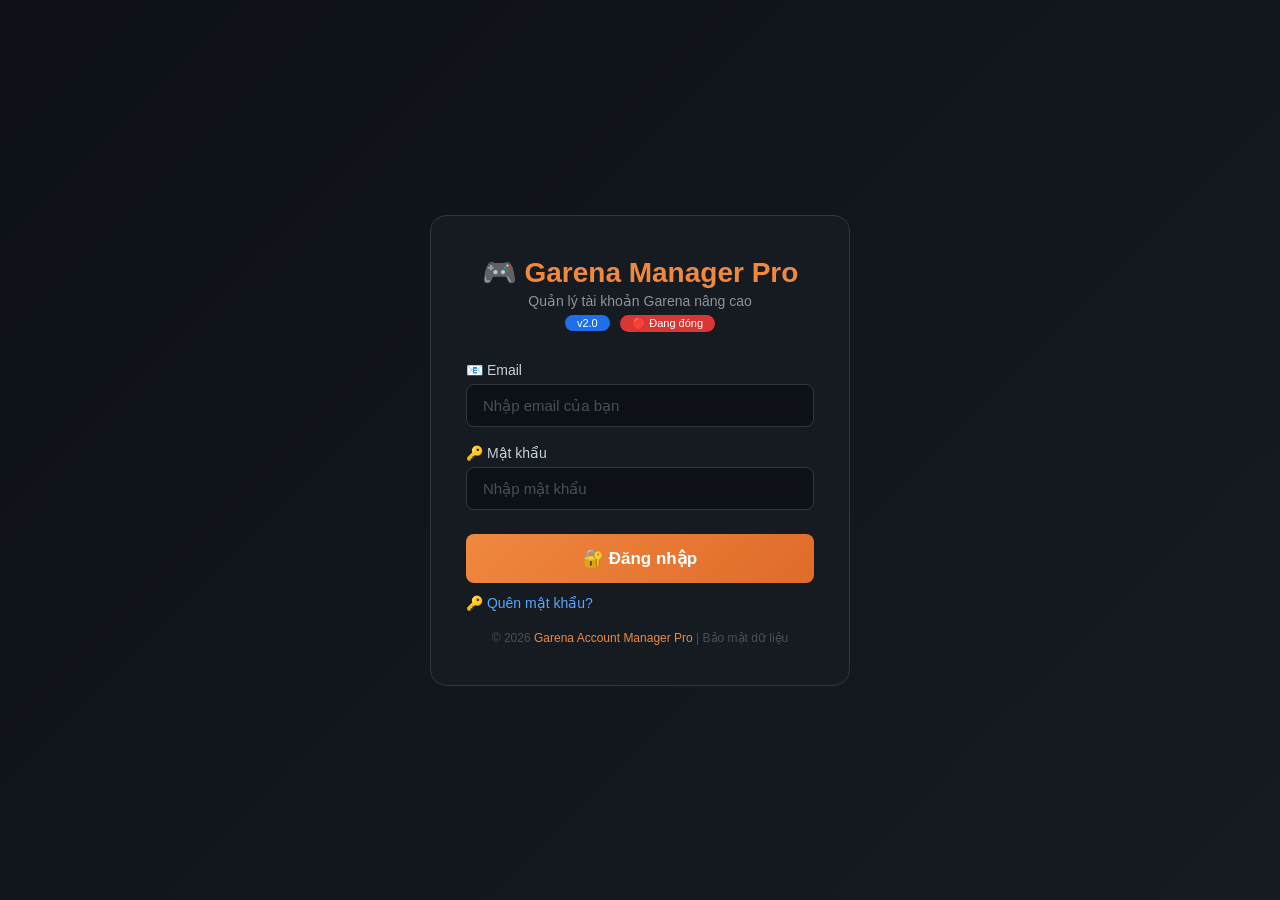
==== commit afc35682: "Update-20261008" ====
--- a/index.html
+++ b/index.html
@@ -3,8 +3,1363 @@
 <head>
     <meta charset="UTF-8">
     <meta name="viewport" content="width=device-width, initial-scale=1.0">
-    <title>🎮 Garena Account Manager Pro v1.5.0</title>
-    <link rel="stylesheet" href="css/style.css">
+    <title>🎮 Garena Account Manager Pro v2.0</title>
+    <style>
+        /* ============================================
+           ALL STYLES IN ONE FILE
+           ============================================ */
+
+        /* ===== RESET & BASE ===== */
+        * {
+            margin: 0;
+            padding: 0;
+            box-sizing: border-box;
+        }
+
+        body {
+            font-family: 'Segoe UI', Tahoma, Geneva, Verdana, sans-serif;
+            background: #0d1117;
+            color: #c9d1d9;
+            min-height: 100vh;
+            transition: background 0.3s, color 0.3s;
+        }
+
+        body.light-mode {
+            background: #f0f6fc;
+            color: #24292e;
+        }
+
+        /* ===== SCROLLBAR ===== */
+        ::-webkit-scrollbar {
+            width: 6px;
+            height: 6px;
+        }
+        ::-webkit-scrollbar-track {
+            background: #0d1117;
+        }
+        ::-webkit-scrollbar-thumb {
+            background: #30363d;
+            border-radius: 3px;
+        }
+        ::-webkit-scrollbar-thumb:hover {
+            background: #484f58;
+        }
+        body.light-mode ::-webkit-scrollbar-track {
+            background: #f0f6fc;
+        }
+        body.light-mode ::-webkit-scrollbar-thumb {
+            background: #d0d7de;
+        }
+
+        /* ===== ANIMATIONS ===== */
+        @keyframes pulse {
+            0%,
+            100% {
+                transform: scale(1);
+            }
+            50% {
+                transform: scale(1.02);
+            }
+        }
+        @keyframes slideUp {
+            from {
+                opacity: 0;
+                transform: translateY(30px);
+            }
+            to {
+                opacity: 1;
+                transform: translateY(0);
+            }
+        }
+        @keyframes fadeIn {
+            from {
+                opacity: 0;
+            }
+            to {
+                opacity: 1;
+            }
+        }
+        @keyframes spin {
+            to {
+                transform: rotate(360deg);
+            }
+        }
+        @keyframes slideInNotif {
+            from {
+                transform: translateX(100%);
+                opacity: 0;
+            }
+            to {
+                transform: translateX(0);
+                opacity: 1;
+            }
+        }
+        @keyframes slideOutNotif {
+            from {
+                transform: translateX(0);
+                opacity: 1;
+            }
+            to {
+                transform: translateX(100%);
+                opacity: 0;
+            }
+        }
+        @keyframes confettiFall {
+            0% {
+                transform: translateY(-10px) rotate(0deg);
+                opacity: 1;
+            }
+            100% {
+                transform: translateY(100vh) rotate(720deg);
+                opacity: 0;
+            }
+        }
+
+        /* ===== TIME RESTRICTION OVERLAY ===== */
+        .time-restriction {
+            display: none;
+            justify-content: center;
+            align-items: center;
+            min-height: 100vh;
+            background: linear-gradient(135deg, #0d1117 0%, #161b22 100%);
+            text-align: center;
+            padding: 20px;
+            z-index: 10001;
+            position: fixed;
+            top: 0;
+            left: 0;
+            width: 100%;
+            height: 100%;
+        }
+        body.light-mode .time-restriction {
+            background: linear-gradient(135deg, #f0f6fc 0%, #e1e8f0 100%);
+        }
+        .time-restriction.active {
+            display: flex;
+        }
+        .time-restriction .card {
+            background: #161b22;
+            padding: 50px 40px;
+            border-radius: 20px;
+            border: 2px solid #f0883e;
+            max-width: 550px;
+            width: 100%;
+            animation: pulse 2s infinite;
+        }
+        body.light-mode .time-restriction .card {
+            background: #ffffff;
+            border-color: #f0883e;
+        }
+        .time-restriction .card .icon {
+            font-size: 72px;
+            margin-bottom: 20px;
+        }
+        .time-restriction .card h2 {
+            color: #f0883e;
+            font-size: 28px;
+            margin-bottom: 12px;
+        }
+        .time-restriction .card p {
+            color: #8b949e;
+            font-size: 16px;
+            line-height: 1.8;
+        }
+        .time-restriction .card .time-slots {
+            display: flex;
+            justify-content: center;
+            gap: 20px;
+            margin: 20px 0;
+            flex-wrap: wrap;
+        }
+        .time-restriction .card .time-slots .slot {
+            background: #0d1117;
+            padding: 10px 20px;
+            border-radius: 10px;
+            border: 1px solid #30363d;
+            color: #f0883e;
+            font-weight: 600;
+        }
+        body.light-mode .time-restriction .card .time-slots .slot {
+            background: #f6f8fa;
+            border-color: #d0d7de;
+        }
+        .time-restriction .card .admin-note {
+            margin-top: 15px;
+            color: #58a6ff;
+            font-size: 14px;
+            padding: 10px;
+            background: rgba(88, 166, 255, 0.1);
+            border-radius: 8px;
+        }
+
+        /* ===== POPUP NOTIFICATION ===== */
+        #popupNotification {
+            display: none;
+            position: fixed;
+            top: 0;
+            left: 0;
+            width: 100%;
+            height: 100%;
+            background: rgba(0, 0, 0, 0.8);
+            backdrop-filter: blur(8px);
+            z-index: 99999;
+            justify-content: center;
+            align-items: center;
+            animation: fadeIn 0.3s ease;
+        }
+        #popupNotification.show {
+            display: flex;
+        }
+        .popup-content {
+            background: #161b22;
+            border: 2px solid #f0883e;
+            border-radius: 20px;
+            padding: 40px;
+            max-width: 600px;
+            width: 90%;
+            max-height: 80vh;
+            overflow-y: auto;
+            animation: slideUp 0.4s ease;
+            position: relative;
+        }
+        body.light-mode .popup-content {
+            background: #ffffff;
+            border-color: #f0883e;
+        }
+        .popup-content .popup-header {
+            display: flex;
+            justify-content: space-between;
+            align-items: center;
+            margin-bottom: 20px;
+            border-bottom: 1px solid #30363d;
+            padding-bottom: 15px;
+        }
+        body.light-mode .popup-content .popup-header {
+            border-bottom-color: #d0d7de;
+        }
+        .popup-content .popup-header h3 {
+            color: #f0883e;
+            font-size: 22px;
+        }
+        .popup-content .popup-header .popup-close {
+            background: none;
+            border: none;
+            color: #8b949e;
+            font-size: 28px;
+            cursor: pointer;
+            transition: 0.3s;
+            padding: 0 8px;
+        }
+        .popup-content .popup-header .popup-close:hover {
+            color: #f85149;
+            transform: rotate(90deg);
+        }
+        .popup-content .popup-body {
+            color: #c9d1d9;
+            font-size: 15px;
+            line-height: 1.8;
+            padding: 10px 0;
+        }
+        body.light-mode .popup-content .popup-body {
+            color: #24292e;
+        }
+        .popup-content .popup-body .popup-time {
+            color: #8b949e;
+            font-size: 13px;
+            margin-top: 15px;
+            padding-top: 15px;
+            border-top: 1px solid #30363d;
+        }
+        body.light-mode .popup-content .popup-body .popup-time {
+            border-top-color: #d0d7de;
+            color: #57606a;
+        }
+        .popup-content .popup-footer {
+            margin-top: 20px;
+            text-align: right;
+        }
+        .popup-content .popup-footer .btn-close-popup {
+            padding: 10px 30px;
+            background: #f0883e;
+            color: #fff;
+            border: none;
+            border-radius: 8px;
+            cursor: pointer;
+            font-weight: 600;
+            transition: 0.3s;
+            font-size: 15px;
+        }
+        .popup-content .popup-footer .btn-close-popup:hover {
+            background: #e06b2a;
+            transform: scale(1.05);
+        }
+
+        /* ===== LOGIN PAGE ===== */
+        .login-page {
+            display: flex;
+            justify-content: center;
+            align-items: center;
+            min-height: 100vh;
+            background: linear-gradient(135deg, #0d1117 0%, #161b22 100%);
+        }
+        body.light-mode .login-page {
+            background: linear-gradient(135deg, #f0f6fc 0%, #e1e8f0 100%);
+        }
+        .login-container {
+            background: #161b22;
+            padding: 40px 35px;
+            border-radius: 16px;
+            border: 1px solid #30363d;
+            width: 100%;
+            max-width: 420px;
+            animation: slideUp 0.5s ease;
+        }
+        body.light-mode .login-container {
+            background: #ffffff;
+            border-color: #d0d7de;
+        }
+        .login-container .logo {
+            text-align: center;
+            margin-bottom: 30px;
+        }
+        .login-container .logo h1 {
+            color: #f0883e;
+            font-size: 28px;
+            font-weight: 700;
+        }
+        .login-container .logo p {
+            color: #8b949e;
+            font-size: 14px;
+            margin-top: 4px;
+        }
+        .login-container .logo .version {
+            display: inline-block;
+            background: #1f6feb;
+            color: #fff;
+            font-size: 11px;
+            padding: 2px 12px;
+            border-radius: 10px;
+            margin-top: 6px;
+        }
+        .login-container .logo .time-status {
+            display: inline-block;
+            background: #238636;
+            color: #fff;
+            font-size: 11px;
+            padding: 2px 12px;
+            border-radius: 10px;
+            margin-top: 6px;
+            margin-left: 6px;
+        }
+        .login-container .logo .time-status.closed {
+            background: #da3633;
+        }
+
+        .form-group {
+            margin-bottom: 18px;
+        }
+        .form-group label {
+            display: block;
+            color: #c9d1d9;
+            font-size: 14px;
+            font-weight: 500;
+            margin-bottom: 6px;
+        }
+        body.light-mode .form-group label {
+            color: #24292e;
+        }
+        .form-group input,
+        .form-group select,
+        .form-group textarea {
+            width: 100%;
+            padding: 12px 16px;
+            background: #0d1117;
+            border: 1px solid #30363d;
+            border-radius: 8px;
+            color: #c9d1d9;
+            font-size: 15px;
+            transition: 0.3s;
+        }
+        body.light-mode .form-group input,
+        body.light-mode .form-group select,
+        body.light-mode .form-group textarea {
+            background: #f6f8fa;
+            border-color: #d0d7de;
+            color: #24292e;
+        }
+        .form-group input:focus,
+        .form-group select:focus,
+        .form-group textarea:focus {
+            outline: none;
+            border-color: #f0883e;
+            box-shadow: 0 0 0 3px rgba(240, 136, 62, 0.15);
+        }
+        .form-group input::placeholder {
+            color: #484f58;
+        }
+
+        .btn-login {
+            width: 100%;
+            padding: 14px;
+            background: linear-gradient(135deg, #f0883e 0%, #e06b2a 100%);
+            color: #fff;
+            border: none;
+            border-radius: 8px;
+            font-size: 17px;
+            font-weight: 600;
+            cursor: pointer;
+            transition: 0.3s;
+            margin-top: 6px;
+        }
+        .btn-login:hover {
+            transform: translateY(-2px);
+            box-shadow: 0 6px 24px rgba(240, 136, 62, 0.3);
+        }
+        .btn-login:disabled {
+            opacity: 0.6;
+            cursor: not-allowed;
+            transform: none;
+        }
+        .btn-login.loading {
+            position: relative;
+            color: transparent;
+        }
+        .btn-login.loading::after {
+            content: '';
+            position: absolute;
+            width: 24px;
+            height: 24px;
+            top: 50%;
+            left: 50%;
+            transform: translate(-50%, -50%);
+            border: 3px solid #fff;
+            border-radius: 50%;
+            border-top-color: transparent;
+            animation: spin 0.8s linear infinite;
+        }
+
+        .error-message {
+            color: #f85149;
+            font-size: 14px;
+            text-align: center;
+            margin-top: 12px;
+            padding: 10px;
+            background: rgba(248, 81, 73, 0.1);
+            border-radius: 6px;
+            display: none;
+        }
+        .error-message.show {
+            display: block;
+        }
+
+        .login-options {
+            display: flex;
+            justify-content: space-between;
+            align-items: center;
+            margin-top: 12px;
+            flex-wrap: wrap;
+            gap: 8px;
+        }
+        .login-options a {
+            color: #58a6ff;
+            text-decoration: none;
+            font-size: 14px;
+            cursor: pointer;
+            transition: 0.3s;
+        }
+        .login-options a:hover {
+            color: #f0883e;
+            text-decoration: underline;
+        }
+
+        .footer-text {
+            text-align: center;
+            margin-top: 20px;
+            color: #484f58;
+            font-size: 12px;
+        }
+        .footer-text span {
+            color: #f0883e;
+        }
+
+        /* ===== DASHBOARD ===== */
+        .dashboard {
+            display: none;
+            padding: 20px;
+            max-width: 1600px;
+            margin: 0 auto;
+        }
+        .dashboard.active {
+            display: block;
+            animation: fadeIn 0.5s ease;
+        }
+
+        /* ===== HEADER ===== */
+        .dashboard-header {
+            display: flex;
+            justify-content: space-between;
+            align-items: center;
+            flex-wrap: wrap;
+            gap: 15px;
+            padding: 16px 20px;
+            background: #161b22;
+            border-radius: 12px;
+            border: 1px solid #30363d;
+            margin-bottom: 20px;
+        }
+        body.light-mode .dashboard-header {
+            background: #ffffff;
+            border-color: #d0d7de;
+        }
+        .dashboard-header .left {
+            display: flex;
+            align-items: center;
+            gap: 15px;
+            flex-wrap: wrap;
+        }
+        .dashboard-header .left h2 {
+            color: #f0883e;
+            font-size: 22px;
+        }
+        .dashboard-header .left .user-email {
+            color: #58a6ff;
+            font-size: 14px;
+            background: #0d1117;
+            padding: 4px 14px;
+            border-radius: 12px;
+            border: 1px solid #30363d;
+        }
+        body.light-mode .dashboard-header .left .user-email {
+            background: #f6f8fa;
+            border-color: #d0d7de;
+            color: #0969da;
+        }
+        .dashboard-header .left .admin-badge {
+            background: #f0883e;
+            color: #fff;
+            font-size: 11px;
+            padding: 2px 12px;
+            border-radius: 10px;
+            font-weight: 600;
+        }
+        .dashboard-header .right {
+            display: flex;
+            align-items: center;
+            gap: 12px;
+            flex-wrap: wrap;
+        }
+        .dashboard-header .right .stats {
+            display: flex;
+            gap: 16px;
+            font-size: 14px;
+        }
+        .dashboard-header .right .stats .stat-item {
+            display: flex;
+            align-items: center;
+            gap: 6px;
+        }
+        .dashboard-header .right .stats .stat-item .num {
+            font-weight: bold;
+            color: #f0883e;
+        }
+
+        /* ===== BUTTONS ===== */
+        .btn {
+            padding: 8px 18px;
+            border: none;
+            border-radius: 6px;
+            cursor: pointer;
+            font-weight: 600;
+            transition: 0.3s;
+            font-size: 13px;
+            color: #fff;
+            display: inline-flex;
+            align-items: center;
+            gap: 6px;
+        }
+        .btn:hover {
+            transform: translateY(-1px);
+        }
+        .btn:disabled {
+            opacity: 0.5;
+            cursor: not-allowed;
+            transform: none;
+        }
+
+        .btn-danger {
+            background: #da3633;
+        }
+        .btn-danger:hover {
+            background: #f85149;
+        }
+        .btn-primary {
+            background: #1f6feb;
+        }
+        .btn-primary:hover {
+            background: #388bfd;
+        }
+        .btn-success {
+            background: #238636;
+        }
+        .btn-success:hover {
+            background: #2ea043;
+        }
+        .btn-warning {
+            background: #d29922;
+        }
+        .btn-warning:hover {
+            background: #e3b341;
+        }
+        .btn-refresh {
+            background: #1f6feb;
+            color: #fff;
+        }
+        .btn-refresh:hover {
+            background: #388bfd;
+        }
+        .btn-export {
+            background: #238636;
+            color: #fff;
+        }
+        .btn-export:hover {
+            background: #2ea043;
+        }
+        .btn-export-txt {
+            background: #8b5cf6;
+            color: #fff;
+        }
+        .btn-export-txt:hover {
+            background: #a78bfa;
+        }
+        .btn-import {
+            background: #8b5cf6;
+            color: #fff;
+        }
+        .btn-import:hover {
+            background: #a78bfa;
+        }
+        .btn-telegram {
+            background: #0088cc;
+            color: #fff;
+        }
+        .btn-telegram:hover {
+            background: #0099dd;
+        }
+        .btn-telegram.active {
+            background: #00aa55;
+        }
+        .btn-gemini {
+            background: #6f42c1;
+            color: #fff;
+        }
+        .btn-gemini:hover {
+            background: #7c3aed;
+        }
+        .btn-logout {
+            background: #da3633;
+            color: #fff;
+        }
+        .btn-logout:hover {
+            background: #f85149;
+        }
+        .btn-theme {
+            background: #30363d;
+            color: #c9d1d9;
+        }
+        .btn-theme:hover {
+            background: #484f58;
+        }
+        body.light-mode .btn-theme {
+            background: #d0d7de;
+            color: #24292e;
+        }
+        body.light-mode .btn-theme:hover {
+            background: #b0b8c0;
+        }
+
+        /* ===== FILTER BAR ===== */
+        .filter-bar {
+            display: flex;
+            gap: 12px;
+            flex-wrap: wrap;
+            padding: 12px 16px;
+            background: #161b22;
+            border-radius: 10px;
+            border: 1px solid #30363d;
+            margin-bottom: 16px;
+            align-items: center;
+        }
+        body.light-mode .filter-bar {
+            background: #ffffff;
+            border-color: #d0d7de;
+        }
+        .filter-bar input,
+        .filter-bar select {
+            padding: 8px 14px;
+            background: #0d1117;
+            border: 1px solid #30363d;
+            border-radius: 6px;
+            color: #c9d1d9;
+            font-size: 13px;
+            flex: 1;
+            min-width: 130px;
+        }
+        body.light-mode .filter-bar input,
+        body.light-mode .filter-bar select {
+            background: #f6f8fa;
+            border-color: #d0d7de;
+            color: #24292e;
+        }
+        .filter-bar input:focus,
+        .filter-bar select:focus {
+            outline: none;
+            border-color: #f0883e;
+        }
+        .filter-bar .filter-label {
+            color: #8b949e;
+            font-size: 13px;
+            white-space: nowrap;
+        }
+
+        /* ===== BATCH TOOLBAR ===== */
+        .batch-toolbar {
+            display: none;
+            padding: 10px 16px;
+            background: #161b22;
+            border-radius: 10px;
+            border: 1px solid #30363d;
+            margin-bottom: 16px;
+            align-items: center;
+            gap: 12px;
+            flex-wrap: wrap;
+        }
+        body.light-mode .batch-toolbar {
+            background: #ffffff;
+            border-color: #d0d7de;
+        }
+        .batch-toolbar.show {
+            display: flex;
+        }
+        .batch-toolbar .selected-info {
+            color: #8b949e;
+            font-size: 14px;
+        }
+        .batch-toolbar .selected-info span {
+            color: #f0883e;
+            font-weight: 600;
+        }
+
+        /* ===== TABLE ===== */
+        .table-container {
+            background: #161b22;
+            border-radius: 12px;
+            border: 1px solid #30363d;
+            overflow: hidden;
+        }
+        body.light-mode .table-container {
+            background: #ffffff;
+            border-color: #d0d7de;
+        }
+        .table-wrapper {
+            overflow-x: auto;
+        }
+        table {
+            width: 100%;
+            border-collapse: collapse;
+            font-size: 14px;
+        }
+        thead {
+            background: #0d1117;
+        }
+        body.light-mode thead {
+            background: #f6f8fa;
+        }
+        th {
+            padding: 14px 16px;
+            text-align: left;
+            color: #8b949e;
+            font-weight: 600;
+            font-size: 12px;
+            text-transform: uppercase;
+            letter-spacing: 0.5px;
+            border-bottom: 1px solid #30363d;
+            white-space: nowrap;
+        }
+        body.light-mode th {
+            color: #57606a;
+            border-bottom-color: #d0d7de;
+        }
+        td {
+            padding: 12px 16px;
+            border-bottom: 1px solid #21262d;
+            vertical-align: middle;
+        }
+        body.light-mode td {
+            border-bottom-color: #e1e4e8;
+        }
+        tr:hover td {
+            background: #0d1117;
+        }
+        body.light-mode tr:hover td {
+            background: #f6f8fa;
+        }
+        tr:last-child td {
+            border-bottom: none;
+        }
+        tr.editing td {
+            background: rgba(240, 136, 62, 0.1);
+        }
+
+        .username-cell {
+            color: #f0883e;
+            font-weight: 600;
+        }
+        .password-cell {
+            font-family: 'Courier New', monospace;
+            color: #58a6ff;
+        }
+        .email-cell {
+            color: #3fb950;
+        }
+        .note-cell {
+            max-width: 150px;
+            overflow: hidden;
+            text-overflow: ellipsis;
+            white-space: nowrap;
+            color: #8b949e;
+            font-style: italic;
+        }
+        .row-checkbox {
+            cursor: pointer;
+            width: 16px;
+            height: 16px;
+        }
+
+        .copy-btn {
+            background: transparent;
+            color: #58a6ff;
+            border: 1px solid #30363d;
+            padding: 2px 10px;
+            border-radius: 4px;
+            cursor: pointer;
+            font-size: 11px;
+            transition: 0.3s;
+        }
+        .copy-btn:hover {
+            background: #1f6feb;
+            color: #fff;
+            border-color: #1f6feb;
+        }
+        .edit-btn {
+            background: transparent;
+            color: #d29922;
+            border: 1px solid #30363d;
+            padding: 2px 10px;
+            border-radius: 4px;
+            cursor: pointer;
+            font-size: 11px;
+            transition: 0.3s;
+            margin-right: 4px;
+        }
+        .edit-btn:hover {
+            background: #d29922;
+            color: #fff;
+            border-color: #d29922;
+        }
+        .delete-btn {
+            background: transparent;
+            color: #f85149;
+            border: 1px solid #30363d;
+            padding: 2px 10px;
+            border-radius: 4px;
+            cursor: pointer;
+            font-size: 11px;
+            transition: 0.3s;
+        }
+        .delete-btn:hover {
+            background: #f85149;
+            color: #fff;
+            border-color: #f85149;
+        }
+        .save-edit-btn {
+            background: #238636;
+            color: #fff;
+            border: none;
+            padding: 2px 10px;
+            border-radius: 4px;
+            cursor: pointer;
+            font-size: 11px;
+            transition: 0.3s;
+        }
+        .save-edit-btn:hover {
+            background: #2ea043;
+        }
+        .cancel-edit-btn {
+            background: #da3633;
+            color: #fff;
+            border: none;
+            padding: 2px 10px;
+            border-radius: 4px;
+            cursor: pointer;
+            font-size: 11px;
+            transition: 0.3s;
+        }
+        .cancel-edit-btn:hover {
+            background: #f85149;
+        }
+
+        .edit-input {
+            background: #0d1117;
+            border: 1px solid #f0883e;
+            border-radius: 4px;
+            color: #c9d1d9;
+            padding: 4px 8px;
+            width: 100%;
+            font-size: 13px;
+        }
+        body.light-mode .edit-input {
+            background: #ffffff;
+            color: #24292e;
+        }
+        .edit-input:focus {
+            outline: none;
+            box-shadow: 0 0 0 2px rgba(240, 136, 62, 0.3);
+        }
+
+        .empty-row td {
+            text-align: center;
+            padding: 40px;
+            color: #8b949e;
+            font-size: 16px;
+        }
+
+        /* ===== PAGINATION ===== */
+        .pagination {
+            display: flex;
+            justify-content: space-between;
+            align-items: center;
+            flex-wrap: wrap;
+            gap: 12px;
+            padding: 14px 16px;
+            background: #0d1117;
+            border-top: 1px solid #30363d;
+        }
+        body.light-mode .pagination {
+            background: #f6f8fa;
+            border-top-color: #d0d7de;
+        }
+        .pagination .info {
+            color: #8b949e;
+            font-size: 13px;
+        }
+        .pagination .info span {
+            color: #c9d1d9;
+            font-weight: 600;
+        }
+        body.light-mode .pagination .info span {
+            color: #24292e;
+        }
+        .pagination .controls {
+            display: flex;
+            gap: 6px;
+            align-items: center;
+        }
+        .pagination .controls button {
+            padding: 6px 14px;
+            background: #21262d;
+            color: #c9d1d9;
+            border: 1px solid #30363d;
+            border-radius: 4px;
+            cursor: pointer;
+            transition: 0.3s;
+            font-size: 13px;
+        }
+        body.light-mode .pagination .controls button {
+            background: #ffffff;
+            border-color: #d0d7de;
+            color: #24292e;
+        }
+        .pagination .controls button:hover:not(:disabled) {
+            background: #30363d;
+        }
+        body.light-mode .pagination .controls button:hover:not(:disabled) {
+            background: #f0f6fc;
+        }
+        .pagination .controls button:disabled {
+            opacity: 0.4;
+            cursor: not-allowed;
+        }
+        .pagination .controls button.active {
+            background: #f0883e;
+            color: #fff;
+            border-color: #f0883e;
+        }
+        .pagination .controls .page-info {
+            padding: 6px 12px;
+            color: #8b949e;
+            font-size: 13px;
+        }
+
+        /* ===== LOADING ===== */
+        .loading-spinner {
+            display: flex;
+            justify-content: center;
+            align-items: center;
+            padding: 40px;
+            gap: 12px;
+            color: #8b949e;
+        }
+        .loading-spinner .spinner {
+            width: 30px;
+            height: 30px;
+            border: 3px solid #30363d;
+            border-radius: 50%;
+            border-top-color: #f0883e;
+            animation: spin 0.8s linear infinite;
+        }
+
+        /* ===== MODAL ===== */
+        .modal-overlay {
+            display: none;
+            position: fixed;
+            top: 0;
+            left: 0;
+            width: 100%;
+            height: 100%;
+            background: rgba(0, 0, 0, 0.7);
+            backdrop-filter: blur(4px);
+            z-index: 999;
+            justify-content: center;
+            align-items: center;
+            animation: fadeIn 0.3s ease;
+        }
+        .modal-overlay.show {
+            display: flex;
+        }
+        .modal {
+            background: #161b22;
+            border: 1px solid #30363d;
+            border-radius: 16px;
+            padding: 30px;
+            max-width: 500px;
+            width: 90%;
+            max-height: 90vh;
+            overflow-y: auto;
+            animation: slideUp 0.3s ease;
+        }
+        body.light-mode .modal {
+            background: #ffffff;
+            border-color: #d0d7de;
+        }
+        .modal h3 {
+            color: #f0883e;
+            margin-bottom: 20px;
+            font-size: 20px;
+        }
+        .modal .form-group {
+            margin-bottom: 14px;
+        }
+        .modal .form-group label {
+            display: block;
+            color: #c9d1d9;
+            font-size: 13px;
+            font-weight: 500;
+            margin-bottom: 4px;
+        }
+        body.light-mode .modal .form-group label {
+            color: #24292e;
+        }
+        .modal .form-group input,
+        .modal .form-group select,
+        .modal .form-group textarea {
+            width: 100%;
+            padding: 10px 14px;
+            background: #0d1117;
+            border: 1px solid #30363d;
+            border-radius: 6px;
+            color: #c9d1d9;
+            font-size: 14px;
+            transition: 0.3s;
+        }
+        body.light-mode .modal .form-group input,
+        body.light-mode .modal .form-group select,
+        body.light-mode .modal .form-group textarea {
+            background: #f6f8fa;
+            border-color: #d0d7de;
+            color: #24292e;
+        }
+        .modal .form-group input:focus,
+        .modal .form-group select:focus,
+        .modal .form-group textarea:focus {
+            outline: none;
+            border-color: #f0883e;
+            box-shadow: 0 0 0 3px rgba(240, 136, 62, 0.15);
+        }
+        .modal .form-group textarea {
+            resize: vertical;
+            min-height: 60px;
+            font-family: inherit;
+        }
+        .modal .modal-actions {
+            display: flex;
+            gap: 10px;
+            margin-top: 20px;
+            justify-content: flex-end;
+        }
+        .modal .modal-actions button {
+            padding: 10px 24px;
+            border: none;
+            border-radius: 6px;
+            font-weight: 600;
+            cursor: pointer;
+            transition: 0.3s;
+            font-size: 14px;
+        }
+        .modal .modal-actions .btn-confirm {
+            background: #f0883e;
+            color: #fff;
+        }
+        .modal .modal-actions .btn-confirm:hover {
+            background: #e06b2a;
+        }
+        .modal .modal-actions .btn-cancel {
+            background: #30363d;
+            color: #c9d1d9;
+        }
+        .modal .modal-actions .btn-cancel:hover {
+            background: #484f58;
+        }
+        body.light-mode .modal .modal-actions .btn-cancel {
+            background: #d0d7de;
+            color: #24292e;
+        }
+        body.light-mode .modal .modal-actions .btn-cancel:hover {
+            background: #b0b8c0;
+        }
+
+        /* ===== FORGOT PASSWORD MODAL ===== */
+        #forgotPasswordModal .modal {
+            max-width: 450px;
+        }
+        #forgotPasswordModal .reset-success {
+            background: rgba(35, 134, 54, 0.15);
+            border: 1px solid #238636;
+            border-radius: 8px;
+            padding: 16px;
+            color: #3fb950;
+            text-align: center;
+            margin: 10px 0;
+        }
+
+        /* ===== TELEGRAM MODAL ===== */
+        #telegramModal .modal {
+            max-width: 550px;
+        }
+        #telegramModal .telegram-status {
+            display: flex;
+            align-items: center;
+            gap: 10px;
+            padding: 10px 14px;
+            border-radius: 8px;
+            margin-bottom: 15px;
+        }
+        #telegramModal .telegram-status.active {
+            background: rgba(63, 185, 80, 0.15);
+            border: 1px solid #238636;
+            color: #3fb950;
+        }
+        #telegramModal .telegram-status.inactive {
+            background: rgba(248, 81, 73, 0.15);
+            border: 1px solid #da3633;
+            color: #f85149;
+        }
+        #telegramModal .telegram-status .status-icon {
+            font-size: 20px;
+        }
+        .telegram-info {
+            background: #0d1117;
+            border-radius: 6px;
+            padding: 12px 16px;
+            margin: 10px 0;
+            border: 1px solid #30363d;
+            font-size: 13px;
+            color: #8b949e;
+        }
+        body.light-mode .telegram-info {
+            background: #f6f8fa;
+            border-color: #d0d7de;
+            color: #57606a;
+        }
+        .telegram-info strong {
+            color: #f0883e;
+        }
+        .btn-test-telegram {
+            background: #0088cc;
+            color: #fff;
+            border: none;
+            padding: 8px 20px;
+            border-radius: 6px;
+            cursor: pointer;
+            font-weight: 600;
+            transition: 0.3s;
+            font-size: 13px;
+        }
+        .btn-test-telegram:hover {
+            background: #0099dd;
+        }
+
+        /* ===== GEMINI CHAT ===== */
+        #geminiChatContainer {
+            scroll-behavior: smooth;
+        }
+        #geminiChatContainer .user-msg {
+            text-align: right;
+            margin: 8px 0;
+            padding: 8px 12px;
+            background: #1f6feb;
+            border-radius: 8px;
+            color: #fff;
+        }
+        #geminiChatContainer .ai-msg {
+            text-align: left;
+            margin: 8px 0;
+            padding: 8px 12px;
+            background: #238636;
+            border-radius: 8px;
+            color: #fff;
+        }
+        #geminiChatContainer .loading-msg {
+            text-align: left;
+            margin: 8px 0;
+            padding: 8px 12px;
+            background: #30363d;
+            border-radius: 8px;
+            color: #8b949e;
+        }
+
+        /* ===== NOTIFICATION ===== */
+        #notificationContainer {
+            position: fixed;
+            top: 20px;
+            right: 20px;
+            z-index: 10000;
+            display: flex;
+            flex-direction: column;
+            gap: 8px;
+            max-width: 380px;
+            width: 100%;
+        }
+        .notification {
+            padding: 14px 20px;
+            border-radius: 8px;
+            color: #fff;
+            font-weight: 500;
+            animation: slideInNotif 0.4s ease;
+            box-shadow: 0 8px 24px rgba(0, 0, 0, 0.3);
+            display: flex;
+            justify-content: space-between;
+            align-items: center;
+            gap: 12px;
+        }
+        .notification.success {
+            background: #238636;
+        }
+        .notification.error {
+            background: #da3633;
+        }
+        .notification.info {
+            background: #1f6feb;
+        }
+        .notification.warning {
+            background: #d29922;
+        }
+        .notification .notif-close-btn {
+            background: none;
+            border: none;
+            color: #fff;
+            font-size: 18px;
+            cursor: pointer;
+            opacity: 0.7;
+            padding: 0 4px;
+        }
+        .notification .notif-close-btn:hover {
+            opacity: 1;
+        }
+
+        /* ===== CONFETTI ===== */
+        .confetti {
+            position: fixed;
+            width: 10px;
+            height: 10px;
+            pointer-events: none;
+            z-index: 9999;
+            animation: confettiFall linear forwards;
+        }
+
+        /* ===== RESPONSIVE ===== */
+        @media (max-width: 768px) {
+            .dashboard-header {
+                flex-direction: column;
+                align-items: flex-start;
+            }
+            .dashboard-header .right {
+                width: 100%;
+                flex-wrap: wrap;
+            }
+            .dashboard-header .right .stats {
+                flex-wrap: wrap;
+            }
+            .filter-bar {
+                flex-direction: column;
+            }
+            .filter-bar input,
+            .filter-bar select {
+                width: 100%;
+                min-width: unset;
+            }
+            .pagination {
+                flex-direction: column;
+                align-items: center;
+            }
+            th,
+            td {
+                padding: 8px 10px;
+                font-size: 12px;
+            }
+            .login-container {
+                padding: 24px 20px;
+                margin: 10px;
+            }
+            .batch-toolbar {
+                flex-direction: column;
+                align-items: stretch;
+            }
+            .modal {
+                padding: 20px;
+                margin: 10px;
+                width: 95%;
+            }
+            #notificationContainer {
+                top: 10px;
+                right: 10px;
+                left: 10px;
+                max-width: unset;
+                width: auto;
+            }
+            .time-restriction .card .time-slots {
+                flex-direction: column;
+                align-items: center;
+            }
+            .popup-content {
+                padding: 20px;
+                margin: 10px;
+            }
+            .login-options {
+                flex-direction: column;
+                align-items: center;
+            }
+        }
+    </style>
 </head>
 <body>
 
@@ -18,12 +1373,8 @@
                 <div class="slot">🌅 10:00 - 13:00</div>
                 <div class="slot">🌙 19:00 - 21:00</div>
             </div>
-            <p style="margin-top: 10px; color: #8b949e;">
-                Vui lòng quay lại trong khung giờ hoạt động.
-            </p>
-            <div class="admin-note">
-                👑 Admin có thể truy cập bất kỳ lúc nào
-            </div>
+            <p style="margin-top:10px;color:#8b949e;">Vui lòng quay lại trong khung giờ hoạt động.</p>
+            <div class="admin-note">👑 Admin có thể truy cập bất kỳ lúc nào</div>
         </div>
     </div>
 
@@ -34,7 +1385,7 @@
                 <h3>📢 Thông báo từ Admin</h3>
                 <button class="popup-close" id="popupCloseBtn">×</button>
             </div>
-            <div class="popup-body" id="popupBody">
+            <div class="popup-body">
                 <div id="popupContent">Đang tải thông báo...</div>
                 <div class="popup-time" id="popupTime"></div>
             </div>
@@ -50,7 +1401,7 @@
             <div class="logo">
                 <h1>🎮 Garena Manager Pro</h1>
                 <p>Quản lý tài khoản Garena nâng cao</p>
-                <span class="version">v1.5.0</span>
+                <span class="version">v2.0</span>
                 <span class="time-status" id="timeStatus">🟢 Đang mở</span>
             </div>
 
@@ -65,6 +1416,11 @@
             </div>
 
             <button class="btn-login" id="loginBtn">🔐 Đăng nhập</button>
+
+            <div class="login-options">
+                <a id="forgotPasswordLink">🔑 Quên mật khẩu?</a>
+                <a id="showRegisterLink" style="display:none;">📝 Đăng ký tài khoản</a>
+            </div>
 
             <div class="error-message" id="loginError"></div>
 
@@ -127,7 +1483,7 @@
             <span class="selected-info">Đã chọn: <span id="selectedCount">0</span> tài khoản</span>
             <button class="btn btn-success" id="batchCopyBtn">📋 Copy</button>
             <button class="btn btn-warning" id="batchLockBtn">🔒 Khóa</button>
-            <button class="btn btn-danger" id="batchUnlockBtn">🔓 Mở khóa</button>
+            <button class="btn btn-success" id="batchUnlockBtn">🔓 Mở khóa</button>
             <button class="btn btn-danger" id="batchDeleteBtn">🗑️ Xóa</button>
             <button class="btn btn-danger" id="batchDeleteDateBtn">🗑️ Xóa theo ngày</button>
             <button class="btn btn-danger" id="batchDeleteAllBtn">🗑️ Xóa tất cả</button>
@@ -169,7 +1525,8 @@
                     Hiển thị <span id="startIndex">0</span> - <span id="endIndex">0</span> / <span id="totalItems">0</span>
                 </div>
                 <div class="controls" id="paginationControls">
-                    <button id="prevPage" disabled>‹</button>
+                    <button id="prevPage">‹</button>
+                    <span class="page-info" id="pageInfo">Trang 1</span>
                     <button id="nextPage">›</button>
                 </div>
             </div>
@@ -188,6 +1545,25 @@
         </div>
     </div>
 
+    <!-- ===== FORGOT PASSWORD MODAL ===== -->
+    <div class="modal-overlay" id="forgotPasswordModal">
+        <div class="modal">
+            <h3>🔑 Quên mật khẩu</h3>
+            <p style="color:#8b949e;margin-bottom:16px;font-size:14px;">
+                Nhập email của bạn để nhận link đặt lại mật khẩu.
+            </p>
+            <div class="form-group">
+                <label>📧 Email</label>
+                <input type="email" id="resetEmail" placeholder="Nhập email của bạn">
+            </div>
+            <div id="resetMessage" style="display:none;"></div>
+            <div class="modal-actions">
+                <button class="btn-cancel" id="resetCancelBtn">❌ Hủy</button>
+                <button class="btn-confirm" id="resetSendBtn">📨 Gửi link</button>
+            </div>
+        </div>
+    </div>
+
     <!-- ===== TELEGRAM MODAL ===== -->
     <div class="modal-overlay" id="telegramModal">
         <div class="modal">
@@ -201,9 +1577,6 @@
                 <div class="form-group">
                     <label>🤖 Bot Token</label>
                     <input id="telegramBotToken" placeholder="Nhập Bot Token từ @BotFather">
-                    <small style="color:#8b949e;font-size:12px;display:block;margin-top:4px;">
-                        💡 Tạo bot tại <strong>@BotFather</strong> trên Telegram
-                    </small>
                 </div>
 
                 <div class="form-group">
@@ -216,7 +1589,7 @@
 
                 <div class="form-group" style="margin-top:10px;">
                     <label>
-                        <input type="checkbox" id="telegramEnabled"> 
+                        <input type="checkbox" id="telegramEnabled">
                         ✅ Bật thông báo Telegram
                     </label>
                 </div>
@@ -242,7 +1615,7 @@
 
     <!-- ===== GEMINI CHAT MODAL ===== -->
     <div class="modal-overlay" id="geminiModal">
-        <div class="modal" style="max-width: 700px;">
+        <div class="modal" style="max-width:700px;">
             <h3>🧠 Chat với Gemini AI</h3>
             <div id="geminiBody">
                 <div style="display:flex;gap:10px;margin-bottom:15px;flex-wrap:wrap;">
@@ -250,13 +1623,13 @@
                     </select>
                     <button class="btn btn-warning" id="geminiResetBtn">🔄 Reset</button>
                 </div>
-                
+
                 <div id="geminiChatContainer" style="max-height:400px;overflow-y:auto;margin-bottom:15px;padding:10px;background:#0d1117;border-radius:8px;border:1px solid #30363d;">
                     <div style="text-align:center;color:#8b949e;padding:20px;">
                         💬 Hỏi Gemini bất kỳ điều gì về Garena, game, hoặc cuộc sống
                     </div>
                 </div>
-                
+
                 <div style="display:flex;gap:10px;">
                     <input type="text" id="geminiInput" placeholder="Nhập câu hỏi..." style="flex:1;padding:10px;background:#0d1117;border:1px solid #30363d;border-radius:6px;color:#c9d1d9;">
                     <button class="btn btn-primary" id="geminiSendBtn">Gửi</button>
@@ -274,15 +1647,2202 @@
     <!-- ===== NOTIFICATION CONTAINER ===== -->
     <div id="notificationContainer"></div>
 
-    <!-- ===== SCRIPTS ===== -->
-    <script type="importmap">
-        {
-            "imports": {
-                "./js/": "./js/"
-            }
-        }
+    <!-- ============================================ -->
+    <!-- ALL JAVASCRIPT IN ONE FILE -->
+    <!-- ============================================ -->
+    <script>
+        // ============================================
+        // CONFIGURATION
+        // ============================================
+        const CONFIG = {
+            // Firebase - Thay bằng config của bạn
+            firebase: {
+                apiKey: "AIzaSyCYkHYveuBZAnbZt_qZD2iWWy8BkS49dsU",
+                authDomain: "garena-auto-register-pro.firebaseapp.com",
+                projectId: "garena-auto-register-pro",
+                storageBucket: "garena-auto-register-pro.firebasestorage.app",
+                messagingSenderId: "306207796959",
+                appId: "1:306207796959:web:a7037aba8234f8f357c36a"
+            },
+            // Gemini
+            gemini: {
+                apiKey: "AQ.Ab8RN6KSVvygX6BjDogYlSE3VtsklQwfzhplwqIYjZgGJaPxAg",
+                defaultModel: "gemini-2.5-flash",
+                availableModels: [
+                    { id: "gemini-2.5-flash", name: "Gemini 2.5 Flash", description: "Cân bằng tốc độ và chất lượng" },
+                    { id: "gemini-flash-latest", name: "Gemini Flash Latest", description: "Phiên bản mới nhất của Flash" },
+                    { id: "gemini-flash-lite-latest", name: "Gemini Flash-Lite Latest", description: "Nhẹ và nhanh" },
+                    { id: "gemini-2.5-flash-lite", name: "Gemini 2.5 Flash-Lite", description: "Phiên bản Lite của 2.5" },
+                    { id: "gemini-3-flash-preview", name: "Gemini 3 Flash Preview", description: "Preview của Gemini 3" },
+                    { id: "gemini-3.1-flash-lite-preview", name: "Gemini 3.1 Flash Lite Preview",
+                    description: "Preview Lite 3.1" },
+                    { id: "gemini-3.1-flash-lite", name: "Gemini 3.1 Flash Lite", description: "Lite của 3.1" },
+                    { id: "gemini-3.5-flash", name: "Gemini 3.5 Flash", description: "Phiên bản 3.5" },
+                    { id: "gemini-3.5-flash-lite", name: "Gemini 3.5 Flash Lite", description: "Lite của 3.5" },
+                    { id: "gemini-3.6-flash", name: "Gemini 3.6 Flash", description: "Phiên bản 3.6" }
+                ]
+            },
+            // App Settings
+            app: {
+                version: "2.0.0",
+                name: "Garena Account Manager Pro",
+                adminEmail: "tuquangnamht2007@gmail.com",
+                cacheTTL: 60000,
+                pageSize: 100, // 100 accounts per page để tránh limit
+                reportHour: 19,
+                reportMinute: 0
+            },
+            // Time slots
+            timeSlots: [
+                { start: 10, end: 13 },
+                { start: 19, end: 21 }
+            ],
+            // Users list
+            users: [
+                "hoangpho@gmail.com",
+                "kieenedau@gmail.com",
+                "manhcuongsteven@gmail.com",
+                "mndzaicuti@gmail.com",
+                "nguyenanhtuan001@gmail.com",
+                "qkhanh530494@gmail.com",
+                "tuanpath06170@gmail.com",
+                "tuquangnamht2007@gmail.com",
+                "yeahvi129058@gmail.com"
+            ]
+        };
+
+        // ============================================
+        // FIREBASE HELPER
+        // ============================================
+        class FirebaseHelper {
+            constructor() {
+                this.currentUser = null;
+                this._token = null;
+                this.FIRESTORE_URL =
+                    `https://firestore.googleapis.com/v1/projects/${CONFIG.firebase.projectId}/databases/(default)/documents`;
+            }
+
+            async signIn(email, password) {
+                const url =
+                    `https://www.googleapis.com/identitytoolkit/v3/relyingparty/verifyPassword?key=${CONFIG.firebase.apiKey}`;
+
+                const response = await fetch(url, {
+                    method: 'POST',
+                    headers: { 'Content-Type': 'application/json' },
+                    body: JSON.stringify({ email, password, returnSecureToken: true })
+                });
+
+                if (!response.ok) {
+                    const error = await response.json();
+                    throw new Error(error.error?.message || 'Đăng nhập thất bại');
+                }
+
+                const data = await response.json();
+                this.currentUser = {
+                    email: data.email,
+                    localId: data.localId,
+                    idToken: data.idToken,
+                    refreshToken: data.refreshToken,
+                    expiresIn: data.expiresIn,
+                    loginTime: Date.now()
+                };
+
+                this._token = data.idToken;
+                localStorage.setItem('garena_user', JSON.stringify(this.currentUser));
+                localStorage.setItem('garena_user_token', data.idToken);
+                return this.currentUser;
+            }
+
+            async resetPassword(email) {
+                const url =
+                    `https://www.googleapis.com/identitytoolkit/v3/relyingparty/getOobConfirmationCode?key=${CONFIG.firebase.apiKey}`;
+
+                const response = await fetch(url, {
+                    method: 'POST',
+                    headers: { 'Content-Type': 'application/json' },
+                    body: JSON.stringify({
+                        email: email,
+                        requestType: 'PASSWORD_RESET'
+                    })
+                });
+
+                if (!response.ok) {
+                    const error = await response.json();
+                    throw new Error(error.error?.message || 'Gửi email thất bại');
+                }
+
+                return await response.json();
+            }
+
+            getCurrentUser() {
+                if (this.currentUser) return this.currentUser;
+
+                const stored = localStorage.getItem('garena_user');
+                if (stored) {
+                    try {
+                        const user = JSON.parse(stored);
+                        const expiresAt = user.loginTime + (parseInt(user.expiresIn) * 1000);
+                        if (Date.now() < expiresAt) {
+                            this.currentUser = user;
+                            this._token = user.idToken;
+                            return user;
+                        }
+                        this.logout();
+                    } catch (e) {
+                        this.logout();
+                    }
+                }
+                return null;
+            }
+
+            logout() {
+                this.currentUser = null;
+                this._token = null;
+                localStorage.removeItem('garena_user');
+                localStorage.removeItem('garena_user_token');
+                sessionStorage.clear();
+            }
+
+            getToken() {
+                if (this._token) return this._token;
+
+                const user = this.getCurrentUser();
+                if (!user) return null;
+
+                const expiresAt = user.loginTime + (parseInt(user.expiresIn) * 1000);
+                if (Date.now() >= expiresAt) {
+                    this.logout();
+                    return null;
+                }
+                return user.idToken;
+            }
+
+            getUserCollection(email) {
+                let sanitized = email
+                    .replace(/@/g, '_at_')
+                    .replace(/\./g, '_dot_')
+                    .replace(/[^a-zA-Z0-9_]/g, '_');
+
+                if (sanitized.match(/^[0-9]/)) {
+                    sanitized = '_' + sanitized;
+                }
+                if (sanitized.length > 100) {
+                    sanitized = sanitized.substring(0, 100);
+                }
+                return `account_garena_${sanitized}`;
+            }
+
+            generateDocId() {
+                return 'doc_' + Date.now() + '_' + Math.random().toString(36).substr(2, 6);
+            }
+
+            async fetchAccounts(collection, pageSize = 100, pageToken = null) {
+                const token = this.getToken();
+                if (!token) {
+                    this.logout();
+                    return null;
+                }
+
+                let url = `${this.FIRESTORE_URL}/${collection}?pageSize=${pageSize}`;
+                if (pageToken) {
+                    url += `&pageToken=${pageToken}`;
+                }
+
+                const response = await fetch(url, {
+                    headers: {
+                        'Authorization': `Bearer ${token}`,
+                        'Content-Type': 'application/json'
+                    }
+                });
+
+                if (!response.ok) {
+                    if (response.status === 404) return null;
+                    const errorText = await response.text();
+                    throw new Error(`HTTP ${response.status}: ${errorText}`);
+                }
+
+                const data = await response.json();
+                const docs = data.documents || [];
+
+                const accounts = docs.map(doc => {
+                    const fields = doc.fields || {};
+                    return {
+                        docId: doc.name.split('/').pop(),
+                        username: fields.username?.stringValue || '',
+                        password: fields.password?.stringValue || '',
+                        email: fields.email?.stringValue || '',
+                        emailPassword: fields.emailPassword?.stringValue || '',
+                        registeredAt: fields.registeredAt?.stringValue || '',
+                        status: fields.status?.stringValue || 'success',
+                        note: fields.note?.stringValue || ''
+                    };
+                });
+
+                return {
+                    accounts: accounts,
+                    nextPageToken: data.nextPageToken || null,
+                    total: data.totalSize || accounts.length
+                };
+            }
+
+            async fetchAllAccounts(collection, maxAccounts = 2000) {
+                let allAccounts = [];
+                let pageToken = null;
+                let hasMore = true;
+                const BATCH_SIZE = 100;
+
+                while (hasMore && allAccounts.length < maxAccounts) {
+                    const result = await this.fetchAccounts(collection, BATCH_SIZE, pageToken);
+                    if (!result) break;
+
+                    allAccounts = allAccounts.concat(result.accounts);
+                    pageToken = result.nextPageToken;
+                    hasMore = !!pageToken;
+
+                    if (hasMore) {
+                        await new Promise(resolve => setTimeout(resolve, 150));
+                    }
+                }
+
+                return allAccounts;
+            }
+
+            async saveData(collection, docId, data) {
+                const token = this.getToken();
+                if (!token) {
+                    this.logout();
+                    return null;
+                }
+
+                const url = `${this.FIRESTORE_URL}/${collection}/${docId}?key=${CONFIG.firebase.apiKey}`;
+                const fields = {};
+
+                for (const [key, value] of Object.entries(data)) {
+                    if (typeof value === 'string') {
+                        fields[key] = { stringValue: value };
+                    } else if (typeof value === 'boolean') {
+                        fields[key] = { booleanValue: value };
+                    } else if (typeof value === 'number') {
+                        fields[key] = { integerValue: value };
+                    } else if (value === null || value === undefined) {
+                        fields[key] = { nullValue: null };
+                    }
+                }
+
+                const response = await fetch(url, {
+                    method: 'PATCH',
+                    headers: {
+                        'Authorization': `Bearer ${token}`,
+                        'Content-Type': 'application/json'
+                    },
+                    body: JSON.stringify({ fields })
+                });
+
+                if (!response.ok) {
+                    const error = await response.text();
+                    throw new Error(error);
+                }
+
+                return await response.json();
+            }
+
+            async deleteData(collection, docId) {
+                const token = this.getToken();
+                if (!token) {
+                    this.logout();
+                    return null;
+                }
+
+                const url = `${this.FIRESTORE_URL}/${collection}/${docId}?key=${CONFIG.firebase.apiKey}`;
+
+                const response = await fetch(url, {
+                    method: 'DELETE',
+                    headers: { 'Authorization': `Bearer ${token}` }
+                });
+
+                if (!response.ok) {
+                    const error = await response.text();
+                    throw new Error(error);
+                }
+
+                return true;
+            }
+
+            async getUserTelegramConfig(email) {
+                try {
+                    const token = this.getToken();
+                    if (!token) return null;
+
+                    const url =
+                        `${this.FIRESTORE_URL}/telegram_configs/${email}?key=${CONFIG.firebase.apiKey}`;
+                    const response = await fetch(url, {
+                        headers: { 'Authorization': `Bearer ${token}` }
+                    });
+
+                    if (response.status === 404) return null;
+                    if (!response.ok) return null;
+
+                    const data = await response.json();
+                    const fields = data.fields || {};
+                    return {
+                        botToken: fields.botToken?.stringValue || '',
+                        chatId: fields.chatId?.stringValue || '',
+                        enabled: fields.enabled?.booleanValue || false,
+                        updatedAt: fields.updatedAt?.stringValue || ''
+                    };
+                } catch (error) {
+                    console.error('Lỗi lấy Telegram config:', error);
+                    return null;
+                }
+            }
+
+            async saveUserTelegramConfig(email, config) {
+                try {
+                    const token = this.getToken();
+                    if (!token) return false;
+
+                    const url =
+                        `${this.FIRESTORE_URL}/telegram_configs/${email}?key=${CONFIG.firebase.apiKey}`;
+                    const fields = {
+                        botToken: { stringValue: config.botToken || '' },
+                        chatId: { stringValue: config.chatId || '' },
+                        enabled: { booleanValue: config.enabled || false },
+                        updatedAt: { stringValue: new Date().toISOString() },
+                        userEmail: { stringValue: email }
+                    };
+
+                    const response = await fetch(url, {
+                        method: 'PATCH',
+                        headers: {
+                            'Authorization': `Bearer ${token}`,
+                            'Content-Type': 'application/json'
+                        },
+                        body: JSON.stringify({ fields })
+                    });
+
+                    return response.ok;
+                } catch (error) {
+                    console.error('Lỗi lưu Telegram config:', error);
+                    return false;
+                }
+            }
+        }
+
+        // ============================================
+        // GEMINI HANDLER
+        // ============================================
+        class GeminiHandler {
+            constructor(apiKey = CONFIG.gemini.apiKey) {
+                this.apiKey = apiKey;
+                this.currentModel = CONFIG.gemini.defaultModel;
+                this.history = [];
+                this.maxHistory = 100;
+                this.availableModels = CONFIG.gemini.availableModels;
+                this.systemPrompt = `Bạn là trợ lý ảo thông minh của Garena Account Manager Pro. 
+        Bạn có thể giúp người dùng:
+        1. Quản lý tài khoản Garena
+        2. Hỗ trợ các vấn đề về đăng nhập, bảo mật
+        3. Tư vấn về game Garena
+        4. Hỗ trợ kỹ thuật
+        5. Giải đáp thắc mắc về game và công nghệ
+
+        Hãy trả lời lịch sự, chuyên nghiệp, chi tiết và hữu ích. Nếu không biết, hãy nói thẳng.`;
+            }
+
+            setModel(modelId) {
+                const available = this.availableModels.map(m => m.id);
+                if (!available.includes(modelId)) {
+                    throw new Error(`Model "${modelId}" không có sẵn.`);
+                }
+                this.currentModel = modelId;
+                return this.currentModel;
+            }
+
+            getAvailableModels() {
+                return this.availableModels;
+            }
+
+            getCurrentModel() {
+                return this.currentModel;
+            }
+
+            async chat(message, model = null) {
+                if (model) {
+                    this.setModel(model);
+                }
+
+                try {
+                    this.history.push({ role: 'user', content: message });
+
+                    if (this.history.length > this.maxHistory) {
+                        this.history = this.history.slice(-this.maxHistory);
+                    }
+
+                    const conversation = this.history.map(msg =>
+                        `${msg.role === 'user' ? 'Người dùng' : 'Trợ lý'}: ${msg.content}`
+                    ).join('\n');
+
+                    const fullPrompt = `${this.systemPrompt}\n\nLịch sử hội thoại:\n${conversation}\n\nTrợ lý:`;
+
+                    const url =
+                        `https://generativelanguage.googleapis.com/v1beta/models/${this.currentModel}:generateContent?key=${this.apiKey}`;
+
+                    const payload = {
+                        contents: [{
+                            parts: [{ text: fullPrompt }]
+                        }],
+                        generationConfig: {
+                            temperature: 0.7,
+                            maxOutputTokens: 2048,
+                            topP: 0.9,
+                            topK: 40
+                        }
+                    };
+
+                    const response = await fetch(url, {
+                        method: 'POST',
+                        headers: { 'Content-Type': 'application/json' },
+                        body: JSON.stringify(payload)
+                    });
+
+                    if (!response.ok) {
+                        const error = await response.json();
+                        throw new Error(error.error?.message || 'Lỗi gọi Gemini API');
+                    }
+
+                    const data = await response.json();
+                    const reply = data.candidates?.[0]?.content?.parts?.[0]?.text ||
+                        'Xin lỗi, tôi không thể xử lý yêu cầu này.';
+
+                    this.history.push({ role: 'assistant', content: reply });
+
+                    return {
+                        success: true,
+                        message: reply,
+                        model: this.currentModel,
+                        history: this.history
+                    };
+                } catch (error) {
+                    console.error('❌ Lỗi Gemini:', error);
+                    return {
+                        success: false,
+                        error: error.message,
+                        model: this.currentModel
+                    };
+                }
+            }
+
+            resetHistory() {
+                this.history = [];
+                return { success: true, message: 'Đã reset lịch sử' };
+            }
+
+            getHistory() {
+                return [...this.history];
+            }
+        }
+
+        // ============================================
+        // TELEGRAM HELPER
+        // ============================================
+        class TelegramHelper {
+            constructor(botToken = null) {
+                this.botToken = botToken || '';
+                this.apiUrl = `https://api.telegram.org/bot${this.botToken}`;
+            }
+
+            setBotToken(token) {
+                this.botToken = token;
+                this.apiUrl = `https://api.telegram.org/bot${this.botToken}`;
+            }
+
+            async sendMessage(chatId, text, options = {}) {
+                if (!this.botToken) {
+                    throw new Error('Chưa cấu hình Bot Token');
+                }
+
+                try {
+                    const url = `${this.apiUrl}/sendMessage`;
+                    const payload = {
+                        chat_id: chatId,
+                        text: text,
+                        parse_mode: options.parse_mode || 'HTML',
+                        disable_web_page_preview: options.disable_web_page_preview || true
+                    };
+
+                    const response = await fetch(url, {
+                        method: 'POST',
+                        headers: { 'Content-Type': 'application/json' },
+                        body: JSON.stringify(payload)
+                    });
+
+                    if (!response.ok) {
+                        const error = await response.json();
+                        throw new Error(error.description || 'Lỗi gửi tin nhắn');
+                    }
+
+                    return await response.json();
+                } catch (error) {
+                    console.error('❌ Lỗi gửi tin nhắn:', error);
+                    throw error;
+                }
+            }
+
+            async sendFile(chatId, content, filename, caption = '') {
+                if (!this.botToken) {
+                    throw new Error('Chưa cấu hình Bot Token');
+                }
+
+                try {
+                    const url = `${this.apiUrl}/sendDocument`;
+                    const formData = new FormData();
+                    const blob = new Blob(['\uFEFF' + content], { type: 'text/plain;charset=utf-8' });
+                    formData.append('chat_id', chatId);
+                    formData.append('document', blob, filename);
+                    if (caption) {
+                        formData.append('caption', caption);
+                    }
+
+                    const response = await fetch(url, {
+                        method: 'POST',
+                        body: formData
+                    });
+
+                    if (!response.ok) {
+                        const error = await response.json();
+                        throw new Error(error.description || 'Lỗi gửi file');
+                    }
+
+                    return await response.json();
+                } catch (error) {
+                    console.error('❌ Lỗi gửi file:', error);
+                    throw error;
+                }
+            }
+
+            async testConnection(chatId) {
+                try {
+                    const result = await this.sendMessage(chatId, '✅ <b>Test kết nối thành công!</b>');
+                    return result && result.ok;
+                } catch (error) {
+                    console.error('❌ Lỗi test kết nối:', error);
+                    return false;
+                }
+            }
+        }
+
+        // ============================================
+        // MAIN APPLICATION
+        // ============================================
+        class App {
+            constructor() {
+                // Core
+                this.firebase = new FirebaseHelper();
+                this.gemini = new GeminiHandler();
+                this.telegram = new TelegramHelper();
+
+                // State
+                this.currentUser = null;
+                this.allAccounts = [];
+                this.filteredAccounts = [];
+                this.currentPage = 1;
+                this.selectedAccounts = new Set();
+                this.editingRow = null;
+                this.isLoading = false;
+                this.notificationShown = false;
+                this.cache = { data: null, timestamp: 0, userEmail: null };
+                this.totalAccounts = 0;
+                this.nextPageToken = null;
+                this.isFetchingAll = false;
+
+                // DOM refs
+                this.dom = {};
+
+                // Init
+                this.init();
+            }
+
+            // ============================================
+            // INITIALIZATION
+            // ============================================
+
+            init() {
+                this.initDOM();
+                this.initEventListeners();
+                this.initTheme();
+                this.initUser();
+                this.initTimeCheck();
+                this.initGeminiModels();
+
+                console.log(`🎮 ${CONFIG.app.name} v${CONFIG.app.version} loaded!`);
+                console.log(`📌 Page size: ${CONFIG.app.pageSize} accounts/page`);
+            }
+
+            initDOM() {
+                this.dom = {
+                    loginPage: document.getElementById('loginPage'),
+                    dashboard: document.getElementById('dashboard'),
+                    loginEmail: document.getElementById('loginEmail'),
+                    loginPassword: document.getElementById('loginPassword'),
+                    loginBtn: document.getElementById('loginBtn'),
+                    loginError: document.getElementById('loginError'),
+                    timeRestriction: document.getElementById('timeRestriction'),
+                    timeStatus: document.getElementById('timeStatus'),
+
+                    userEmailDisplay: document.getElementById('userEmailDisplay'),
+                    adminBadge: document.getElementById('adminBadge'),
+                    totalCount: document.getElementById('totalCount'),
+                    successCount: document.getElementById('successCount'),
+                    pendingCount: document.getElementById('pendingCount'),
+                    lockedCount: document.getElementById('lockedCount'),
+
+                    tableBody: document.getElementById('tableBody'),
+                    searchInput: document.getElementById('searchInput'),
+                    statusFilter: document.getElementById('statusFilter'),
+                    dateFrom: document.getElementById('dateFrom'),
+                    dateTo: document.getElementById('dateTo'),
+                    dateFilterBtn: document.getElementById('dateFilterBtn'),
+                    clearDateBtn: document.getElementById('clearDateBtn'),
+
+                    refreshBtn: document.getElementById('refreshBtn'),
+                    exportBtn: document.getElementById('exportBtn'),
+                    exportTxtBtn: document.getElementById('exportTxtBtn'),
+                    importBtn: document.getElementById('importBtn'),
+                    logoutBtn: document.getElementById('logoutBtn'),
+                    themeToggle: document.getElementById('themeToggle'),
+                    telegramBtn: document.getElementById('telegramBtn'),
+                    geminiBtn: document.getElementById('geminiBtn'),
+
+                    startIndex: document.getElementById('startIndex'),
+                    endIndex: document.getElementById('endIndex'),
+                    totalItems: document.getElementById('totalItems'),
+                    pageInfo: document.getElementById('pageInfo'),
+                    prevPage: document.getElementById('prevPage'),
+                    nextPage: document.getElementById('nextPage'),
+                    selectAll: document.getElementById('selectAll'),
+
+                    batchToolbar: document.getElementById('batchToolbar'),
+                    selectedCount: document.getElementById('selectedCount'),
+
+                    modalOverlay: document.getElementById('modalOverlay'),
+                    modalTitle: document.getElementById('modalTitle'),
+                    modalBody: document.getElementById('modalBody'),
+                    modalConfirm: document.getElementById('modalConfirm'),
+                    modalCancel: document.getElementById('modalCancel'),
+
+                    forgotPasswordModal: document.getElementById('forgotPasswordModal'),
+                    resetEmail: document.getElementById('resetEmail'),
+                    resetSendBtn: document.getElementById('resetSendBtn'),
+                    resetCancelBtn: document.getElementById('resetCancelBtn'),
+                    resetMessage: document.getElementById('resetMessage'),
+
+                    popupNotification: document.getElementById('popupNotification'),
+                    popupContent: document.getElementById('popupContent'),
+                    popupTime: document.getElementById('popupTime'),
+                    popupCloseBtn: document.getElementById('popupCloseBtn'),
+                    popupConfirmBtn: document.getElementById('popupConfirmBtn'),
+
+                    telegramModal: document.getElementById('telegramModal'),
+                    telegramStatus: document.getElementById('telegramStatus'),
+                    telegramBotToken: document.getElementById('telegramBotToken'),
+                    telegramChatId: document.getElementById('telegramChatId'),
+                    telegramEnabled: document.getElementById('telegramEnabled'),
+
+                    geminiModal: document.getElementById('geminiModal'),
+                    geminiModelSelect: document.getElementById('geminiModelSelect'),
+                    geminiChatContainer: document.getElementById('geminiChatContainer'),
+                    geminiInput: document.getElementById('geminiInput'),
+                    geminiSendBtn: document.getElementById('geminiSendBtn'),
+                    geminiResetBtn: document.getElementById('geminiResetBtn'),
+                    geminiCloseBtn: document.getElementById('geminiCloseBtn'),
+
+                    notificationContainer: document.getElementById('notificationContainer'),
+                    batchCopyBtn: document.getElementById('batchCopyBtn'),
+                    batchLockBtn: document.getElementById('batchLockBtn'),
+                    batchUnlockBtn: document.getElementById('batchUnlockBtn'),
+                    batchDeleteBtn: document.getElementById('batchDeleteBtn'),
+                    batchDeleteDateBtn: document.getElementById('batchDeleteDateBtn'),
+                    batchDeleteAllBtn: document.getElementById('batchDeleteAllBtn'),
+                    testTelegramBtn: document.getElementById('testTelegramBtn'),
+                    testDataTelegramBtn: document.getElementById('testDataTelegramBtn'),
+                    telegramCancelBtn: document.getElementById('telegramCancelBtn'),
+                    telegramSaveBtn: document.getElementById('telegramSaveBtn'),
+                    forgotPasswordLink: document.getElementById('forgotPasswordLink')
+                };
+            }
+
+            initEventListeners() {
+                // Login
+                this.dom.loginBtn.addEventListener('click', () => this.handleLogin());
+                this.dom.loginEmail.addEventListener('keydown', (e) => {
+                    if (e.key === 'Enter') this.dom.loginPassword.focus();
+                });
+                this.dom.loginPassword.addEventListener('keydown', (e) => {
+                    if (e.key === 'Enter') this.handleLogin();
+                });
+
+                // Forgot password
+                this.dom.forgotPasswordLink.addEventListener('click', () => this.showForgotPasswordModal());
+                this.dom.resetCancelBtn.addEventListener('click', () => this.closeForgotPasswordModal());
+                this.dom.resetSendBtn.addEventListener('click', () => this.handleResetPassword());
+                this.dom.resetEmail.addEventListener('keydown', (e) => {
+                    if (e.key === 'Enter') this.handleResetPassword();
+                });
+
+                // Logout
+                this.dom.logoutBtn.addEventListener('click', () => {
+                    if (confirm('Bạn có chắc muốn đăng xuất?')) {
+                        this.logout();
+                    }
+                });
+
+                // Refresh
+                this.dom.refreshBtn.addEventListener('click', () => this.fetchAccounts(true));
+
+                // Filter
+                this.dom.searchInput.addEventListener('input', () => this.applyFilters());
+                this.dom.statusFilter.addEventListener('change', () => this.applyFilters());
+                this.dom.dateFilterBtn.addEventListener('click', () => this.applyFilters());
+                this.dom.clearDateBtn.addEventListener('click', () => {
+                    this.dom.dateFrom.value = '';
+                    this.dom.dateTo.value = '';
+                    this.applyFilters();
+                });
+
+                // Pagination
+                this.dom.prevPage.addEventListener('click', () => {
+                    if (this.currentPage > 1) {
+                        this.currentPage--;
+                        this.renderTable();
+                        this.updatePagination();
+                    }
+                });
+                this.dom.nextPage.addEventListener('click', () => {
+                    const totalPages = Math.ceil(this.filteredAccounts.length / CONFIG.app.pageSize);
+                    if (this.currentPage < totalPages) {
+                        this.currentPage++;
+                        this.renderTable();
+                        this.updatePagination();
+                    }
+                });
+
+                // Select all
+                this.dom.selectAll.addEventListener('change', () => {
+                    document.querySelectorAll('.row-select').forEach(cb => {
+                        cb.checked = this.dom.selectAll.checked;
+                        const row = cb.closest('tr');
+                        const docId = row.dataset.docid;
+                        if (this.dom.selectAll.checked) {
+                            this.selectedAccounts.add(docId);
+                        } else {
+                            this.selectedAccounts.delete(docId);
+                        }
+                    });
+                    this.updateBatchToolbar();
+                });
+
+                // Modal
+                this.dom.modalCancel.addEventListener('click', () => this.closeModal());
+                this.dom.modalOverlay.addEventListener('click', (e) => {
+                    if (e.target === this.dom.modalOverlay) this.closeModal();
+                });
+
+                // Popup
+                this.dom.popupCloseBtn.addEventListener('click', () => this.closePopup());
+                this.dom.popupConfirmBtn.addEventListener('click', () => this.closePopup());
+                this.dom.popupNotification.addEventListener('click', (e) => {
+                    if (e.target === this.dom.popupNotification) this.closePopup();
+                });
+
+                // Telegram
+                this.dom.telegramBtn.addEventListener('click', () => this.showTelegramConfig());
+                this.dom.telegramCancelBtn.addEventListener('click', () => this.closeTelegramModal());
+                this.dom.telegramSaveBtn.addEventListener('click', () => this.saveTelegramConfig());
+                this.dom.testTelegramBtn.addEventListener('click', () => this.testTelegramConnection());
+                this.dom.testDataTelegramBtn.addEventListener('click', () => this.sendTelegramTestData());
+
+                // Gemini
+                this.dom.geminiBtn.addEventListener('click', () => this.showGeminiChat());
+                this.dom.geminiCloseBtn.addEventListener('click', () => this.closeGeminiModal());
+                this.dom.geminiSendBtn.addEventListener('click', () => this.sendGeminiMessage());
+                this.dom.geminiResetBtn.addEventListener('click', () => this.resetGeminiChat());
+                this.dom.geminiInput.addEventListener('keydown', (e) => {
+                    if (e.key === 'Enter') this.sendGeminiMessage();
+                });
+                this.dom.geminiModelSelect.addEventListener('change', (e) => {
+                    this.gemini.setModel(e.target.value);
+                });
+
+                // Export
+                this.dom.exportBtn.addEventListener('click', () => this.exportCSV());
+                this.dom.exportTxtBtn.addEventListener('click', () => this.exportTXT());
+                this.dom.importBtn.addEventListener('click', () => this.importAccounts());
+
+                // Theme
+                this.dom.themeToggle.addEventListener('click', () => this.toggleTheme());
+
+                // Batch operations
+                this.dom.batchCopyBtn.addEventListener('click', () => this.batchCopy());
+                this.dom.batchLockBtn.addEventListener('click', () => this.batchLock());
+                this.dom.batchUnlockBtn.addEventListener('click', () => this.batchUnlock());
+                this.dom.batchDeleteBtn.addEventListener('click', () => this.batchDelete());
+                this.dom.batchDeleteDateBtn.addEventListener('click', () => this.showDeleteByDateModal());
+                this.dom.batchDeleteAllBtn.addEventListener('click', () => this.batchDeleteAll());
+
+                // Telegram inputs
+                this.dom.telegramBotToken.addEventListener('input', () => this.updateTelegramStatus());
+                this.dom.telegramChatId.addEventListener('input', () => this.updateTelegramStatus());
+                this.dom.telegramEnabled.addEventListener('change', () => this.updateTelegramStatus());
+
+                // Keyboard shortcuts
+                document.addEventListener('keydown', (e) => {
+                    if (e.ctrlKey && e.key === 'r') {
+                        e.preventDefault();
+                        if (this.dom.dashboard.classList.contains('active')) {
+                            this.fetchAccounts(true);
+                        }
+                    }
+                    if (e.key === 'Escape') {
+                        this.closeModal();
+                        this.closePopup();
+                        this.closeTelegramModal();
+                        this.closeGeminiModal();
+                        this.closeForgotPasswordModal();
+                        if (this.editingRow) this.cancelEdit();
+                    }
+                    if (e.ctrlKey && e.key === 'n') {
+                        e.preventDefault();
+                        this.showAddModal();
+                    }
+                });
+            }
+
+            initTheme() {
+                const savedTheme = localStorage.getItem('theme') || 'dark';
+                if (savedTheme === 'light') {
+                    document.body.classList.add('light-mode');
+                    this.dom.themeToggle.textContent = '☀️ Light';
+                }
+            }
+
+            initUser() {
+                const user = this.firebase.getCurrentUser();
+                if (user) {
+                    if (this.checkTimeRestriction(user.email)) {
+                        this.currentUser = user;
+                        this.showDashboard();
+                    } else {
+                        this.dom.loginPage.style.display = 'none';
+                        this.dom.timeRestriction.classList.add('active');
+                    }
+                } else {
+                    this.dom.loginPage.style.display = 'flex';
+                    this.dom.dashboard.classList.remove('active');
+                    this.updateTimeStatus();
+                }
+            }
+
+            initTimeCheck() {
+                setInterval(() => {
+                    if (this.currentUser) {
+                        const allowed = this.checkTimeRestriction(this.currentUser.email);
+                        if (!allowed && this.dom.dashboard.classList.contains('active')) {
+                            this.showNotification('⏰ Hết khung giờ hoạt động! Vui lòng quay lại sau.', 'warning');
+                            setTimeout(() => {
+                                this.logout();
+                                this.dom.loginPage.style.display = 'flex';
+                            }, 2000);
+                        }
+                    }
+                    this.updateTimeStatus();
+                }, 60000);
+            }
+
+            initGeminiModels() {
+                const select = this.dom.geminiModelSelect;
+                const models = this.gemini.getAvailableModels();
+                const current = this.gemini.getCurrentModel();
+
+                select.innerHTML = '';
+                models.forEach(m => {
+                    const option = document.createElement('option');
+                    option.value = m.id;
+                    option.textContent = `${m.name} (${m.id})`;
+                    if (m.id === current) {
+                        option.selected = true;
+                    }
+                    select.appendChild(option);
+                });
+            }
+
+            // ============================================
+            // TIME RESTRICTION
+            // ============================================
+
+            isTimeAllowed(email) {
+                if (email === CONFIG.app.adminEmail) return true;
+
+                const now = new Date();
+                const hours = now.getHours();
+                const minutes = now.getMinutes();
+                const timeInMinutes = hours * 60 + minutes;
+
+                for (const slot of CONFIG.timeSlots) {
+                    const start = slot.start * 60;
+                    const end = slot.end * 60;
+                    if (timeInMinutes >= start && timeInMinutes < end) {
+                        return true;
+                    }
+                }
+                return false;
+            }
+
+            updateTimeStatus() {
+                const statusEl = this.dom.timeStatus;
+                if (!statusEl) return;
+
+                const user = this.firebase.getCurrentUser();
+                const email = user ? user.email : '';
+
+                if (email === CONFIG.app.adminEmail) {
+                    statusEl.textContent = '👑 Admin';
+                    statusEl.className = 'time-status';
+                    return;
+                }
+
+                const allowed = this.isTimeAllowed(email);
+                if (allowed) {
+                    statusEl.textContent = '🟢 Đang mở';
+                    statusEl.className = 'time-status';
+                } else {
+                    statusEl.textContent = '🔴 Đang đóng';
+                    statusEl.className = 'time-status closed';
+                }
+            }
+
+            checkTimeRestriction(email) {
+                if (email === CONFIG.app.adminEmail) return true;
+
+                const allowed = this.isTimeAllowed(email);
+                if (!allowed) {
+                    this.dom.timeRestriction.classList.add('active');
+                    this.dom.loginPage.style.display = 'none';
+                    return false;
+                } else {
+                    this.dom.timeRestriction.classList.remove('active');
+                    this.dom.loginPage.style.display = 'flex';
+                    return true;
+                }
+            }
+
+            // ============================================
+            // AUTHENTICATION
+            // ============================================
+
+            async handleLogin() {
+                const email = this.dom.loginEmail.value.trim();
+                const password = this.dom.loginPassword.value;
+
+                if (!email || !password) {
+                    this.showLoginError('Vui lòng nhập email và mật khẩu');
+                    return;
+                }
+
+                if (!this.checkTimeRestriction(email)) {
+                    this.showLoginError('Hệ thống đang đóng! Vui lòng quay lại trong khung giờ hoạt động.');
+                    return;
+                }
+
+                this.dom.loginBtn.disabled = true;
+                this.dom.loginBtn.classList.add('loading');
+                this.hideLoginError();
+
+                try {
+                    await this.firebase.signIn(email, password);
+                    this.currentUser = this.firebase.currentUser;
+                    this.dom.loginBtn.textContent = '✅ Thành công!';
+                    await this.sleep(500);
+                    this.showDashboard();
+                    this.showConfetti();
+                } catch (error) {
+                    let msg = 'Đăng nhập thất bại';
+                    if (error.message.includes('EMAIL_NOT_FOUND')) msg = 'Email không tồn tại';
+                    else if (error.message.includes('INVALID_PASSWORD')) msg = 'Mật khẩu không đúng';
+                    else if (error.message.includes('USER_DISABLED')) msg = 'Tài khoản đã bị vô hiệu hóa';
+                    else if (error.message.includes('TOO_MANY_ATTEMPTS')) msg = 'Quá nhiều lần thử, vui lòng thử lại sau';
+                    else msg = error.message || 'Đăng nhập thất bại';
+                    this.showLoginError(msg);
+                } finally {
+                    this.dom.loginBtn.disabled = false;
+                    this.dom.loginBtn.classList.remove('loading');
+                    this.dom.loginBtn.textContent = '🔐 Đăng nhập';
+                }
+            }
+
+            showLoginError(msg) {
+                this.dom.loginError.textContent = '❌ ' + msg;
+                this.dom.loginError.classList.add('show');
+            }
+
+            hideLoginError() {
+                this.dom.loginError.classList.remove('show');
+            }
+
+            async handleResetPassword() {
+                const email = this.dom.resetEmail.value.trim();
+
+                if (!email) {
+                    this.showResetMessage('Vui lòng nhập email!', 'error');
+                    return;
+                }
+
+                this.dom.resetSendBtn.disabled = true;
+                this.dom.resetSendBtn.textContent = '⏳ Đang gửi...';
+
+                try {
+                    await this.firebase.resetPassword(email);
+                    this.showResetMessage(
+                        '✅ Email đặt lại mật khẩu đã được gửi! Vui lòng kiểm tra hộp thư của bạn.',
+                        'success'
+                    );
+                    this.dom.resetSendBtn.textContent = '✅ Đã gửi';
+                    setTimeout(() => {
+                        this.closeForgotPasswordModal();
+                    }, 3000);
+                } catch (error) {
+                    let msg = 'Gửi email thất bại';
+                    if (error.message.includes('EMAIL_NOT_FOUND')) msg = 'Email không tồn tại trong hệ thống';
+                    else msg = error.message || 'Gửi email thất bại';
+                    this.showResetMessage('❌ ' + msg, 'error');
+                    this.dom.resetSendBtn.textContent = '📨 Gửi lại';
+                } finally {
+                    this.dom.resetSendBtn.disabled = false;
+                    if (this.dom.resetSendBtn.textContent !== '✅ Đã gửi') {
+                        this.dom.resetSendBtn.textContent = '📨 Gửi link';
+                    }
+                }
+            }
+
+            showResetMessage(msg, type) {
+                const el = this.dom.resetMessage;
+                el.textContent = msg;
+                el.className = type === 'success' ? 'reset-success' : 'error-message show';
+                el.style.display = 'block';
+            }
+
+            showForgotPasswordModal() {
+                this.dom.forgotPasswordModal.classList.add('show');
+                this.dom.resetEmail.value = this.dom.loginEmail.value.trim() || '';
+                this.dom.resetMessage.style.display = 'none';
+                this.dom.resetSendBtn.textContent = '📨 Gửi link';
+                this.dom.resetSendBtn.disabled = false;
+                setTimeout(() => this.dom.resetEmail.focus(), 100);
+            }
+
+            closeForgotPasswordModal() {
+                this.dom.forgotPasswordModal.classList.remove('show');
+            }
+
+            logout() {
+                this.firebase.logout();
+                this.currentUser = null;
+                this.allAccounts = [];
+                this.filteredAccounts = [];
+                this.selectedAccounts = new Set();
+                this.dom.dashboard.classList.remove('active');
+                this.dom.loginPage.style.display = 'flex';
+                this.dom.timeRestriction.classList.remove('active');
+                this.updateTimeStatus();
+                this.closePopup();
+                this.closeTelegramModal();
+                this.closeGeminiModal();
+                this.closeForgotPasswordModal();
+            }
+
+            // ============================================
+            // DASHBOARD
+            // ============================================
+
+            async showDashboard() {
+                this.dom.loginPage.style.display = 'none';
+                this.dom.dashboard.classList.add('active');
+                this.dom.userEmailDisplay.textContent = this.currentUser.email;
+
+                if (this.currentUser.email === CONFIG.app.adminEmail) {
+                    this.dom.adminBadge.style.display = 'inline-block';
+                } else {
+                    this.dom.adminBadge.style.display = 'none';
+                }
+
+                this.updateTimeStatus();
+                await this.fetchAccounts();
+                await this.loadAdminNotification();
+                await this.checkTelegramStatus();
+            }
+
+            // ============================================
+            // ACCOUNT OPERATIONS
+            // ============================================
+
+            async fetchAccounts(forceRefresh = false) {
+                if (!this.currentUser) return;
+
+                const token = this.firebase.getToken();
+                if (!token) {
+                    this.logout();
+                    return;
+                }
+
+                const now = Date.now();
+                if (!forceRefresh && this.cache.data && this.cache.userEmail === this.currentUser.email &&
+                    (now - this.cache.timestamp) < CONFIG.app.cacheTTL) {
+                    this.allAccounts = this.cache.data;
+                    this.applyFilters();
+                    return;
+                }
+
+                if (this.isLoading) return;
+                this.isLoading = true;
+                this.dom.refreshBtn.disabled = true;
+                this.showLoading();
+
+                try {
+                    const collection = this.firebase.getUserCollection(this.currentUser.email);
+                    const accounts = await this.firebase.fetchAllAccounts(collection);
+
+                    accounts.sort((a, b) => {
+                        if (!a.registeredAt) return 1;
+                        if (!b.registeredAt) return -1;
+                        return new Date(b.registeredAt) - new Date(a.registeredAt);
+                    });
+
+                    this.allAccounts = accounts;
+                    this.cache.data = accounts;
+                    this.cache.timestamp = now;
+                    this.cache.userEmail = this.currentUser.email;
+
+                    this.applyFilters();
+                    this.showNotification(`✅ Đã tải ${accounts.length} tài khoản!`, 'success');
+                } catch (error) {
+                    console.error('❌ Lỗi fetch:', error);
+                    this.showError('Không thể tải dữ liệu: ' + error.message);
+                    if (this.cache.data && this.cache.userEmail === this.currentUser.email) {
+                        this.allAccounts = this.cache.data;
+                        this.applyFilters();
+                    }
+                } finally {
+                    this.isLoading = false;
+                    this.dom.refreshBtn.disabled = false;
+                }
+            }
+
+            applyFilters() {
+                const search = this.dom.searchInput.value.toLowerCase().trim();
+                const status = this.dom.statusFilter.value;
+                const fromDate = this.dom.dateFrom.value;
+                const toDate = this.dom.dateTo.value;
+
+                this.filteredAccounts = this.allAccounts.filter(acc => {
+                    if (search) {
+                        const username = (acc.username || '').toLowerCase();
+                        const email = (acc.email || '').toLowerCase();
+                        if (!username.includes(search) && !email.includes(search)) {
+                            return false;
+                        }
+                    }
+
+                    if (status !== 'all') {
+                        const accStatus = (acc.status || 'success').toLowerCase();
+                        if (accStatus !== status.toLowerCase()) {
+                            return false;
+                        }
+                    }
+
+                    if (fromDate && acc.registeredAt) {
+                        const accDate = acc.registeredAt.split('T')[0];
+                        if (accDate < fromDate) return false;
+                    }
+                    if (toDate && acc.registeredAt) {
+                        const accDate = acc.registeredAt.split('T')[0];
+                        if (accDate > toDate) return false;
+                    }
+
+                    return true;
+                });
+
+                this.currentPage = 1;
+                this.selectedAccounts.clear();
+                this.updateBatchToolbar();
+                this.renderTable();
+                this.updateStats();
+                this.updatePagination();
+            }
+
+            renderTable() {
+                const start = (this.currentPage - 1) * CONFIG.app.pageSize;
+                const end = Math.min(start + CONFIG.app.pageSize, this.filteredAccounts.length);
+                const pageData = this.filteredAccounts.slice(start, end);
+
+                if (pageData.length === 0) {
+                    this.dom.tableBody.innerHTML = `
+                        <tr class="empty-row">
+                            <td colspan="9">
+                                ${this.allAccounts.length === 0 ? '📭 Chưa có tài khoản nào được tạo' : '🔍 Không tìm thấy kết quả'}
+                            </td>
+                        </tr>
+                    `;
+                    this.updatePaginationInfo();
+                    return;
+                }
+
+                let html = '';
+                pageData.forEach((acc, index) => {
+                    const num = start + index + 1;
+                    const date = acc.registeredAt ? this.formatDate(acc.registeredAt) : '-';
+                    const isChecked = this.selectedAccounts.has(acc.docId || acc.username);
+
+                    html += `
+                        <tr data-docid="${acc.docId || ''}" data-username="${acc.username}">
+                            <td><input type="checkbox" class="row-checkbox row-select" ${isChecked ? 'checked' : ''}></td>
+                            <td>${num}</td>
+                            <td class="username-cell">${this.escapeHtml(acc.username || '-')}</td>
+                            <td class="password-cell">${this.escapeHtml(acc.password || '-')}</td>
+                            <td class="email-cell">${this.escapeHtml(acc.email || '-')}</td>
+                            <td>${this.escapeHtml(acc.emailPassword || '-')}</td>
+                            <td>${date}</td>
+                            <td class="note-cell" title="${this.escapeHtml(acc.note || '')}">${this.escapeHtml(acc.note || '')}</td>
+                            <td>
+                                <button class="edit-btn" onclick="window.app.startEdit('${acc.docId || ''}')">✏️</button>
+                                <button class="copy-btn" onclick='window.app.copyText("${this.escapeHtml(acc.username)}:${this.escapeHtml(acc.password)}")'>📋</button>
+                                <button class="delete-btn" onclick="window.app.deleteAccount('${acc.docId || ''}', '${this.escapeHtml(acc.username)}')">🗑️</button>
+                            </td>
+                        </tr>
+                    `;
+                });
+
+                this.dom.tableBody.innerHTML = html;
+
+                document.querySelectorAll('.row-select').forEach(cb => {
+                    cb.addEventListener('change', function() {
+                        const row = this.closest('tr');
+                        const docId = row.dataset.docid;
+                        if (this.checked) {
+                            window.app.selectedAccounts.add(docId);
+                        } else {
+                            window.app.selectedAccounts.delete(docId);
+                        }
+                        window.app.updateBatchToolbar();
+                        window.app.updateSelectAll();
+                    });
+                });
+
+                this.updatePaginationInfo();
+            }
+
+            updateSelectAll() {
+                const checkboxes = document.querySelectorAll('.row-select');
+                const checked = document.querySelectorAll('.row-select:checked');
+                this.dom.selectAll.checked = checkboxes.length > 0 && checkboxes.length === checked.length;
+                this.dom.selectAll.indeterminate = checked.length > 0 && checked.length < checkboxes.length;
+            }
+
+            updateBatchToolbar() {
+                const count = this.selectedAccounts.size;
+                this.dom.selectedCount.textContent = count;
+                if (count > 0) {
+                    this.dom.batchToolbar.classList.add('show');
+                } else {
+                    this.dom.batchToolbar.classList.remove('show');
+                }
+            }
+
+            getSelectedAccountsData() {
+                return this.allAccounts.filter(acc => this.selectedAccounts.has(acc.docId || acc.username));
+            }
+
+            updateStats() {
+                const total = this.allAccounts.length;
+                const success = this.allAccounts.filter(a => (a.status || 'success') === 'success').length;
+                const pending = this.allAccounts.filter(a => (a.status || '').toLowerCase() === 'pending').length;
+                const locked = this.allAccounts.filter(a => (a.status || '').toLowerCase() === 'locked').length;
+
+                this.dom.totalCount.textContent = total;
+                this.dom.successCount.textContent = success;
+                this.dom.pendingCount.textContent = pending;
+                this.dom.lockedCount.textContent = locked;
+            }
+
+            updatePaginationInfo() {
+                const total = this.filteredAccounts.length;
+                const start = total === 0 ? 0 : (this.currentPage - 1) * CONFIG.app.pageSize + 1;
+                const end = Math.min(this.currentPage * CONFIG.app.pageSize, total);
+                this.dom.startIndex.textContent = start;
+                this.dom.endIndex.textContent = end;
+                this.dom.totalItems.textContent = total;
+                this.dom.pageInfo.textContent = `Trang ${this.currentPage}`;
+            }
+
+            updatePagination() {
+                const totalPages = Math.ceil(this.filteredAccounts.length / CONFIG.app.pageSize);
+                this.dom.prevPage.disabled = this.currentPage <= 1;
+                this.dom.nextPage.disabled = this.currentPage >= totalPages || totalPages === 0;
+            }
+
+            // ============================================
+            // CRUD OPERATIONS
+            // ============================================
+
+            startEdit(docId) {
+                if (this.editingRow) {
+                    this.cancelEdit();
+                }
+
+                const rows = document.querySelectorAll('tr');
+                let targetRow = null;
+                let account = null;
+
+                for (const row of rows) {
+                    if (row.dataset.docid === docId) {
+                        targetRow = row;
+                        const data = this.allAccounts.find(a => (a.docId || a.username) === docId);
+                        if (data) account = data;
+                        break;
+                    }
+                }
+
+                if (!targetRow || !account) return;
+
+                this.editingRow = targetRow;
+                targetRow.classList.add('editing');
+
+                const cells = targetRow.querySelectorAll('td');
+
+                cells[2].innerHTML = `<input class="edit-input" id="editUsername" value="${this.escapeHtml(account.username)}">`;
+                cells[3].innerHTML = `<input class="edit-input" id="editPassword" value="${this.escapeHtml(account.password)}">`;
+                cells[4].innerHTML = `<input class="edit-input" id="editEmail" value="${this.escapeHtml(account.email)}">`;
+                cells[5].innerHTML =
+                `<input class="edit-input" id="editEmailPass" value="${this.escapeHtml(account.emailPassword)}">`;
+                cells[6].innerHTML =
+                    `<input class="edit-input" id="editDate" value="${account.registeredAt ? account.registeredAt.split('T')[0] : ''}" type="date">`;
+                cells[7].innerHTML =
+                    `<input class="edit-input" id="editNote" value="${this.escapeHtml(account.note || '')}" placeholder="Ghi chú...">`;
+                cells[8].innerHTML = `
+                    <button class="save-edit-btn" onclick="window.app.saveEdit()">💾 Lưu</button>
+                    <button class="cancel-edit-btn" onclick="window.app.cancelEdit()">❌</button>
+                `;
+            }
+
+            async saveEdit() {
+                if (!this.editingRow) return;
+
+                const docId = this.editingRow.dataset.docid;
+                const newData = {
+                    username: document.getElementById('editUsername').value.trim(),
+                    password: document.getElementById('editPassword').value.trim(),
+                    email: document.getElementById('editEmail').value.trim(),
+                    emailPassword: document.getElementById('editEmailPass').value.trim(),
+                    registeredAt: document.getElementById('editDate').value ?
+                        new Date(document.getElementById('editDate').value).toISOString() : new Date().toISOString(),
+                    note: document.getElementById('editNote').value.trim()
+                };
+
+                if (!newData.username || !newData.password) {
+                    this.showNotification('⚠️ Username và Password không được để trống!', 'warning');
+                    return;
+                }
+
+                try {
+                    const collection = this.firebase.getUserCollection(this.currentUser.email);
+                    await this.firebase.saveData(collection, docId, newData);
+                    this.showNotification(`✅ Đã cập nhật tài khoản ${newData.username}!`, 'success');
+                    await this.fetchAccounts(true);
+                    this.cancelEdit();
+                } catch (error) {
+                    this.showNotification('❌ Lỗi: ' + error.message, 'error');
+                }
+            }
+
+            cancelEdit() {
+                if (this.editingRow) {
+                    this.editingRow.classList.remove('editing');
+                    this.editingRow = null;
+                }
+                this.renderTable();
+            }
+
+            async deleteAccount(docId, username) {
+                if (!confirm(`⚠️ Bạn có chắc muốn xóa tài khoản "${username}"?`)) return;
+
+                try {
+                    const collection = this.firebase.getUserCollection(this.currentUser.email);
+                    await this.firebase.deleteData(collection, docId);
+                    this.showNotification(`✅ Đã xóa tài khoản ${username}!`, 'success');
+                    await this.fetchAccounts(true);
+                } catch (error) {
+                    this.showNotification('❌ Lỗi: ' + error.message, 'error');
+                }
+            }
+
+            async batchDelete() {
+                const selected = this.getSelectedAccountsData();
+                if (selected.length === 0) {
+                    this.showNotification('⚠️ Vui lòng chọn tài khoản để xóa!', 'warning');
+                    return;
+                }
+
+                if (!confirm(`⚠️ Bạn có chắc muốn xóa ${selected.length} tài khoản đã chọn?`)) return;
+
+                try {
+                    const collection = this.firebase.getUserCollection(this.currentUser.email);
+                    for (const acc of selected) {
+                        await this.firebase.deleteData(collection, acc.docId);
+                    }
+                    this.showNotification(`✅ Đã xóa ${selected.length} tài khoản!`, 'success');
+                    this.selectedAccounts.clear();
+                    await this.fetchAccounts(true);
+                } catch (error) {
+                    this.showNotification('❌ Lỗi: ' + error.message, 'error');
+                }
+            }
+
+            async batchDeleteAll() {
+                if (!confirm(`⚠️ Bạn có chắc muốn XÓA TẤT CẢ ${this.allAccounts.length} tài khoản?`)) return;
+                if (!confirm(`🔴 XÁC NHẬN LẦN CUỐI: Xóa tất cả ${this.allAccounts.length} tài khoản?`)) return;
+
+                try {
+                    const collection = this.firebase.getUserCollection(this.currentUser.email);
+                    for (const acc of this.allAccounts) {
+                        await this.firebase.deleteData(collection, acc.docId);
+                    }
+                    this.showNotification(`✅ Đã xóa tất cả ${this.allAccounts.length} tài khoản!`, 'success');
+                    await this.fetchAccounts(true);
+                } catch (error) {
+                    this.showNotification('❌ Lỗi: ' + error.message, 'error');
+                }
+            }
+
+            async batchLock() {
+                const selected = this.getSelectedAccountsData();
+                if (selected.length === 0) {
+                    this.showNotification('⚠️ Vui lòng chọn tài khoản để khóa!', 'warning');
+                    return;
+                }
+
+                try {
+                    const collection = this.firebase.getUserCollection(this.currentUser.email);
+                    for (const acc of selected) {
+                        await this.firebase.saveData(collection, acc.docId, { ...acc, status: 'locked' });
+                    }
+                    this.showNotification(`🔒 Đã khóa ${selected.length} tài khoản!`, 'success');
+                    this.selectedAccounts.clear();
+                    await this.fetchAccounts(true);
+                } catch (error) {
+                    this.showNotification('❌ Lỗi: ' + error.message, 'error');
+                }
+            }
+
+            async batchUnlock() {
+                const selected = this.getSelectedAccountsData();
+                if (selected.length === 0) {
+                    this.showNotification('⚠️ Vui lòng chọn tài khoản để mở khóa!', 'warning');
+                    return;
+                }
+
+                try {
+                    const collection = this.firebase.getUserCollection(this.currentUser.email);
+                    for (const acc of selected) {
+                        await this.firebase.saveData(collection, acc.docId, { ...acc, status: 'success' });
+                    }
+                    this.showNotification(`🔓 Đã mở khóa ${selected.length} tài khoản!`, 'success');
+                    this.selectedAccounts.clear();
+                    await this.fetchAccounts(true);
+                } catch (error) {
+                    this.showNotification('❌ Lỗi: ' + error.message, 'error');
+                }
+            }
+
+            batchCopy() {
+                const selected = this.getSelectedAccountsData();
+                if (selected.length === 0) {
+                    this.showNotification('⚠️ Vui lòng chọn tài khoản để copy!', 'warning');
+                    return;
+                }
+
+                const text = selected.map(acc => `${acc.username}:${acc.password}`).join('\n');
+                this.copyText(text);
+                this.showNotification(`✅ Đã copy ${selected.length} tài khoản!`, 'success');
+            }
+
+            // ============================================
+            // EXPORT / IMPORT
+            // ============================================
+
+            exportTXT() {
+                if (this.allAccounts.length === 0) {
+                    this.showNotification('📭 Không có dữ liệu để xuất!', 'warning');
+                    return;
+                }
+
+                let content = '';
+                this.allAccounts.forEach(acc => {
+                    content += `${acc.username || ''}|${acc.password || ''}\n`;
+                });
+
+                this.downloadFile(content, `garena_accounts_${Date.now()}.txt`, 'text/plain');
+                this.showNotification(`✅ Đã export ${this.allAccounts.length} tài khoản ra file TXT!`, 'success');
+            }
+
+            exportCSV() {
+                if (this.allAccounts.length === 0) {
+                    this.showNotification('📭 Không có dữ liệu để xuất!', 'warning');
+                    return;
+                }
+
+                const headers = ['Username', 'Password', 'Email', 'EmailPassword', 'RegisteredAt', 'Status', 'Note'];
+                const rows = this.allAccounts.map(acc => [
+                    acc.username || '',
+                    acc.password || '',
+                    acc.email || '',
+                    acc.emailPassword || '',
+                    acc.registeredAt || '',
+                    acc.status || '',
+                    acc.note || ''
+                ]);
+
+                const content = headers.join(',') + '\n' + rows.map(row => row.join(',')).join('\n');
+                this.downloadFile(content, `garena_accounts_${Date.now()}.csv`, 'text/csv');
+                this.showNotification(`✅ Đã export ${this.allAccounts.length} tài khoản!`, 'success');
+            }
+
+            downloadFile(content, filename, mimeType) {
+                const blob = new Blob(['\uFEFF' + content], { type: `${mimeType};charset=utf-8` });
+                const url = URL.createObjectURL(blob);
+                const link = document.createElement('a');
+                link.href = url;
+                link.download = filename;
+                document.body.appendChild(link);
+                link.click();
+                document.body.removeChild(link);
+                setTimeout(() => URL.revokeObjectURL(url), 5000);
+            }
+
+            importAccounts() {
+                const input = document.createElement('input');
+                input.type = 'file';
+                input.accept = '.csv,.json,.txt';
+                input.onchange = async (e) => {
+                    const file = e.target.files[0];
+                    if (!file) return;
+
+                    try {
+                        const text = await file.text();
+                        let accounts = [];
+
+                        if (file.name.endsWith('.json')) {
+                            accounts = JSON.parse(text);
+                        } else {
+                            const lines = text.split('\n').filter(l => l.trim());
+                            const headers = lines[0].split(',').map(h => h.trim().toLowerCase());
+
+                            for (let i = 1; i < lines.length; i++) {
+                                const values = lines[i].split(',').map(v => v.trim());
+                                const acc = {};
+                                headers.forEach((h, idx) => {
+                                    acc[h] = values[idx] || '';
+                                });
+                                if (acc.username && acc.password) {
+                                    acc.status = acc.status || 'success';
+                                    acc.registeredAt = acc.registeredAt || new Date().toISOString();
+                                    accounts.push(acc);
+                                }
+                            }
+                        }
+
+                        if (accounts.length === 0) {
+                            this.showNotification('⚠️ Không tìm thấy dữ liệu hợp lệ!', 'warning');
+                            return;
+                        }
+
+                        if (!confirm(`📥 Import ${accounts.length} tài khoản?`)) return;
+
+                        let success = 0;
+                        const collection = this.firebase.getUserCollection(this.currentUser.email);
+                        for (const acc of accounts) {
+                            try {
+                                const docId = this.firebase.generateDocId();
+                                await this.firebase.saveData(collection, docId, {
+                                    username: acc.username,
+                                    password: acc.password,
+                                    email: acc.email || '',
+                                    emailPassword: acc.emailPassword || '',
+                                    registeredAt: acc.registeredAt || new Date().toISOString(),
+                                    status: acc.status || 'success',
+                                    note: acc.note || ''
+                                });
+                                success++;
+                            } catch (e) {
+                                console.error('Import error:', e);
+                            }
+                        }
+
+                        this.showNotification(`✅ Đã import ${success}/${accounts.length} tài khoản!`, 'success');
+                        await this.fetchAccounts(true);
+                    } catch (error) {
+                        this.showNotification('❌ Lỗi import: ' + error.message, 'error');
+                    }
+                };
+                input.click();
+            }
+
+            // ============================================
+            // TELEGRAM
+            // ============================================
+
+            async checkTelegramStatus() {
+                const config = await this.firebase.getUserTelegramConfig(this.currentUser.email);
+                if (config && config.enabled) {
+                    this.dom.telegramBtn.textContent = '🤖 Telegram ✅';
+                    this.dom.telegramBtn.className = 'btn btn-telegram active';
+                } else {
+                    this.dom.telegramBtn.textContent = '🤖 Telegram';
+                    this.dom.telegramBtn.className = 'btn btn-telegram';
+                }
+            }
+
+            async sendTelegramMessage(chatId, message) {
+                try {
+                    this.telegram.setBotToken(this.telegramConfig.botToken);
+                    return await this.telegram.sendMessage(chatId, message);
+                } catch (error) {
+                    console.error('Lỗi gửi Telegram:', error);
+                    return null;
+                }
+            }
+
+            async sendTelegramFile(chatId, content, filename) {
+                try {
+                    this.telegram.setBotToken(this.telegramConfig.botToken);
+                    return await this.telegram.sendFile(chatId, content, filename);
+                } catch (error) {
+                    console.error('Lỗi gửi file Telegram:', error);
+                    return null;
+                }
+            }
+
+            showTelegramConfig() {
+                this.firebase.getUserTelegramConfig(this.currentUser.email).then(config => {
+                    this.telegramConfig = config || { botToken: '', chatId: '', enabled: false };
+
+                    this.dom.telegramBotToken.value = this.telegramConfig.botToken || '';
+                    this.dom.telegramChatId.value = this.telegramConfig.chatId || '';
+                    this.dom.telegramEnabled.checked = this.telegramConfig.enabled || false;
+
+                    this.updateTelegramStatus();
+                    this.dom.telegramModal.classList.add('show');
+                });
+            }
+
+            closeTelegramModal() {
+                this.dom.telegramModal.classList.remove('show');
+            }
+
+            updateTelegramStatus() {
+                const statusEl = this.dom.telegramStatus;
+                const enabled = this.dom.telegramEnabled.checked;
+                const botToken = this.dom.telegramBotToken.value.trim();
+                const chatId = this.dom.telegramChatId.value.trim();
+
+                if (enabled && botToken && chatId) {
+                    statusEl.className = 'telegram-status active';
+                    statusEl.innerHTML = `
+                        <span class="status-icon">✅</span>
+                        <span>Đã kết nối Telegram! Bạn sẽ nhận báo cáo lúc 19:00 hàng ngày</span>
+                    `;
+                } else if (enabled && (!botToken || !chatId)) {
+                    statusEl.className = 'telegram-status inactive';
+                    statusEl.innerHTML = `
+                        <span class="status-icon">⚠️</span>
+                        <span>Đã bật nhưng chưa nhập đầy đủ Bot Token và Chat ID</span>
+                    `;
+                } else {
+                    statusEl.className = 'telegram-status inactive';
+                    statusEl.innerHTML = `
+                        <span class="status-icon">⏳</span>
+                        <span>Chưa cấu hình</span>
+                    `;
+                }
+            }
+
+            async saveTelegramConfig() {
+                const botToken = this.dom.telegramBotToken.value.trim();
+                const chatId = this.dom.telegramChatId.value.trim();
+                const enabled = this.dom.telegramEnabled.checked;
+
+                if (enabled && (!botToken || !chatId)) {
+                    this.showNotification('⚠️ Vui lòng nhập Bot Token và Chat ID!', 'warning');
+                    return;
+                }
+
+                const config = { botToken, chatId, enabled };
+                const success = await this.firebase.saveUserTelegramConfig(this.currentUser.email, config);
+
+                if (success) {
+                    this.telegramConfig = config;
+                    this.telegram.setBotToken(botToken);
+                    this.closeTelegramModal();
+                    this.showNotification('✅ Đã lưu cấu hình Telegram!', 'success');
+                    await this.checkTelegramStatus();
+
+                    if (enabled && chatId) {
+                        const testMsg = `
+                            ✅ <b>Kết nối thành công!</b>
+                            👤 User: ${this.currentUser.email}
+                            🕐 Thời gian: ${new Date().toLocaleString()}
+
+                            📌 Bạn sẽ nhận báo cáo tự động lúc <b>19:00</b> mỗi ngày
+                            💡 Để xóa toàn bộ data, gửi lệnh: <code>/delete_all_data</code>
+                        `;
+                        await this.sendTelegramMessage(chatId, testMsg);
+                    }
+                } else {
+                    this.showNotification('❌ Lỗi lưu cấu hình!', 'error');
+                }
+            }
+
+            async testTelegramConnection() {
+                const botToken = this.dom.telegramBotToken.value.trim();
+                const chatId = this.dom.telegramChatId.value.trim();
+
+                if (!botToken || !chatId) {
+                    this.showNotification('⚠️ Vui lòng nhập Bot Token và Chat ID!', 'warning');
+                    return;
+                }
+
+                try {
+                    this.telegram.setBotToken(botToken);
+                    const success = await this.telegram.testConnection(chatId);
+                    if (success) {
+                        this.showNotification('✅ Gửi tin nhắn test thành công!', 'success');
+                    } else {
+                        this.showNotification('❌ Lỗi kết nối!', 'error');
+                    }
+                } catch (error) {
+                    this.showNotification('❌ Lỗi kết nối: ' + error.message, 'error');
+                }
+            }
+
+            async sendTelegramTestData() {
+                const chatId = this.dom.telegramChatId.value.trim();
+                if (!chatId) {
+                    this.showNotification('⚠️ Vui lòng nhập Chat ID trước!', 'warning');
+                    return;
+                }
+
+                if (this.allAccounts.length === 0) {
+                    this.showNotification('📭 Không có data để gửi!', 'warning');
+                    return;
+                }
+
+                try {
+                    let content = '';
+                    this.allAccounts.slice(0, 10).forEach(acc => {
+                        content += `${acc.username}|${acc.password}\n`;
+                    });
+
+                    if (this.allAccounts.length > 10) {
+                        content += `\n... và ${this.allAccounts.length - 10} tài khoản khác`;
+                    }
+
+                    await this.sendTelegramFile(chatId, content, `test_data_${Date.now()}.txt`);
+                    this.showNotification(`✅ Đã gửi ${Math.min(10, this.allAccounts.length)} tài khoản test!`,
+                    'success');
+                } catch (error) {
+                    this.showNotification('❌ Lỗi: ' + error.message, 'error');
+                }
+            }
+
+            // ============================================
+            // GEMINI CHAT
+            // ============================================
+
+            showGeminiChat() {
+                const container = this.dom.geminiChatContainer;
+                container.innerHTML = `
+                    <div style="text-align:center;color:#8b949e;padding:20px;">
+                        💬 Hỏi Gemini bất kỳ điều gì về Garena, game, hoặc cuộc sống
+                    </div>
+                `;
+                this.dom.geminiInput.value = '';
+                this.dom.geminiModal.classList.add('show');
+                this.dom.geminiInput.focus();
+            }
+
+            closeGeminiModal() {
+                this.dom.geminiModal.classList.remove('show');
+            }
+
+            async sendGeminiMessage() {
+                const input = this.dom.geminiInput;
+                const container = this.dom.geminiChatContainer;
+                const message = input.value.trim();
+
+                if (!message) return;
+
+                const userMsg = document.createElement('div');
+                userMsg.className = 'user-msg';
+                userMsg.textContent = message;
+                container.appendChild(userMsg);
+                container.scrollTop = container.scrollHeight;
+
+                input.value = '';
+                input.disabled = true;
+                this.dom.geminiSendBtn.disabled = true;
+
+                const loading = document.createElement('div');
+                loading.className = 'loading-msg';
+                loading.innerHTML =
+                    '<span class="spinner" style="display:inline-block;width:16px;height:16px;border:2px solid #f0883e;border-radius:50%;border-top-color:transparent;animation:spin 0.8s linear infinite;"></span> Đang suy nghĩ...';
+                container.appendChild(loading);
+                container.scrollTop = container.scrollHeight;
+
+                try {
+                    const model = this.dom.geminiModelSelect.value;
+                    const result = await this.gemini.chat(message, model);
+
+                    loading.remove();
+
+                    if (result.success) {
+                        const aiMsg = document.createElement('div');
+                        aiMsg.className = 'ai-msg';
+                        aiMsg.textContent = result.message;
+                        container.appendChild(aiMsg);
+                        container.scrollTop = container.scrollHeight;
+                    } else {
+                        const errorMsg = document.createElement('div');
+                        errorMsg.className = 'ai-msg';
+                        errorMsg.style.background = '#da3633';
+                        errorMsg.textContent = '❌ ' + result.error;
+                        container.appendChild(errorMsg);
+                        container.scrollTop = container.scrollHeight;
+                    }
+                } catch (error) {
+                    loading.innerHTML = `❌ Lỗi: ${error.message}`;
+                }
+
+                input.disabled = false;
+                this.dom.geminiSendBtn.disabled = false;
+                input.focus();
+            }
+
+            resetGeminiChat() {
+                this.gemini.resetHistory();
+                const container = this.dom.geminiChatContainer;
+                container.innerHTML = `
+                    <div style="text-align:center;color:#8b949e;padding:20px;">
+                        ✅ Đã reset lịch sử hội thoại
+                    </div>
+                `;
+                this.showNotification('✅ Đã reset lịch sử chat!', 'success');
+            }
+
+            // ============================================
+            // ADMIN NOTIFICATION
+            // ============================================
+
+            async loadAdminNotification() {
+                try {
+                    const url = 'https://raw.githubusercontent.com/tuquangnam-developer/Garena-Auto-Register-Pro-Data/refs/heads/main/Notification/index.html';
+                    const response = await fetch(url);
+                    if (!response.ok) throw new Error('Không thể tải thông báo');
+
+                    const html = await response.text();
+                    const parser = new DOMParser();
+                    const doc = parser.parseFromString(html, 'text/html');
+
+                    const content = doc.querySelector('.content') || doc.querySelector('body');
+                    const time = doc.querySelector('.time') || doc.querySelector('.timestamp');
+
+                    let contentText = '';
+                    let timeText = '';
+
+                    if (content) {
+                        contentText = content.innerHTML || content.textContent;
+                    } else if (html.trim()) {
+                        contentText = html.trim();
+                    }
+
+                    if (time) {
+                        timeText = '📅 ' + (time.textContent || new Date().toLocaleString());
+                    } else {
+                        timeText = '📅 ' + new Date().toLocaleString();
+                    }
+
+                    if (!this.notificationShown && contentText) {
+                        this.dom.popupContent.innerHTML = contentText;
+                        this.dom.popupTime.textContent = timeText;
+                        this.dom.popupNotification.classList.add('show');
+                        this.notificationShown = true;
+                    }
+                } catch (error) {
+                    console.log('Không thể tải thông báo admin:', error);
+                }
+            }
+
+            closePopup() {
+                this.dom.popupNotification.classList.remove('show');
+            }
+
+            // ============================================
+            // MODAL HELPERS
+            // ============================================
+
+            closeModal() {
+                this.dom.modalOverlay.classList.remove('show');
+            }
+
+            showAddModal() {
+                this.dom.modalTitle.textContent = '➕ Thêm tài khoản mới';
+                this.dom.modalBody.innerHTML = `
+                    <div class="form-group">
+                        <label>👤 Username *</label>
+                        <input id="addUsername" placeholder="Tên đăng nhập Garena">
+                    </div>
+                    <div class="form-group">
+                        <label>🔑 Password *</label>
+                        <input id="addPassword" placeholder="Mật khẩu" type="password">
+                    </div>
+                    <div class="form-group">
+                        <label>📧 Email</label>
+                        <input id="addEmail" placeholder="Email đăng ký">
+                    </div>
+                    <div class="form-group">
+                        <label>🔐 Email Password</label>
+                        <input id="addEmailPass" placeholder="Mật khẩu email" type="password">
+                    </div>
+                    <div class="form-group">
+                        <label>📝 Ghi chú</label>
+                        <input id="addNote" placeholder="Ghi chú...">
+                    </div>
+                `;
+                this.dom.modalOverlay.classList.add('show');
+
+                this.dom.modalConfirm.onclick = async () => {
+                    const newAcc = {
+                        username: document.getElementById('addUsername').value.trim(),
+                        password: document.getElementById('addPassword').value.trim(),
+                        email: document.getElementById('addEmail').value.trim(),
+                        emailPassword: document.getElementById('addEmailPass').value.trim(),
+                        note: document.getElementById('addNote').value.trim(),
+                        status: 'success',
+                        registeredAt: new Date().toISOString()
+                    };
+
+                    if (!newAcc.username || !newAcc.password) {
+                        this.showNotification('⚠️ Username và Password không được để trống!', 'warning');
+                        return;
+                    }
+
+                    try {
+                        const collection = this.firebase.getUserCollection(this.currentUser.email);
+                        const docId = this.firebase.generateDocId();
+                        await this.firebase.saveData(collection, docId, newAcc);
+                        this.showNotification(`✅ Đã thêm tài khoản ${newAcc.username}!`, 'success');
+                        this.closeModal();
+                        this.showConfetti();
+                        await this.fetchAccounts(true);
+                    } catch (error) {
+                        this.showNotification('❌ Lỗi: ' + error.message, 'error');
+                    }
+                };
+            }
+
+            showDeleteByDateModal() {
+                this.dom.modalTitle.textContent = '🗑️ Xóa tài khoản theo ngày';
+                this.dom.modalBody.innerHTML = `
+                    <div class="form-group">
+                        <label>📅 Từ ngày</label>
+                        <input type="date" id="deleteFromDate">
+                    </div>
+                    <div class="form-group">
+                        <label>📅 Đến ngày</label>
+                        <input type="date" id="deleteToDate">
+                    </div>
+                    <div class="form-group">
+                        <label>📊 Status (tùy chọn)</label>
+                        <select id="deleteStatus">
+                            <option value="all">Tất cả</option>
+                            <option value="success">✅ Thành công</option>
+                            <option value="pending">⏳ Pending</option>
+                            <option value="failed">❌ Thất bại</option>
+                            <option value="locked">🔒 Đã khóa</option>
+                        </select>
+                    </div>
+                    <p style="color:#f85149;font-size:13px;">⚠️ Hành động này không thể hoàn tác!</p>
+                `;
+                this.dom.modalOverlay.classList.add('show');
+
+                this.dom.modalConfirm.onclick = async () => {
+                    const from = document.getElementById('deleteFromDate').value;
+                    const to = document.getElementById('deleteToDate').value;
+                    const status = document.getElementById('deleteStatus').value;
+
+                    if (!from && !to) {
+                        this.showNotification('⚠️ Vui lòng chọn ít nhất một mốc ngày!', 'warning');
+                        return;
+                    }
+
+                    let toDelete = this.allAccounts.filter(acc => {
+                        if (!acc.registeredAt) return false;
+                        const date = acc.registeredAt.split('T')[0];
+                        if (from && date < from) return false;
+                        if (to && date > to) return false;
+                        if (status !== 'all' && (acc.status || 'success') !== status) return false;
+                        return true;
+                    });
+
+                    if (toDelete.length === 0) {
+                        this.showNotification('📭 Không tìm thấy tài khoản nào!', 'info');
+                        this.closeModal();
+                        return;
+                    }
+
+                    if (!confirm(`⚠️ Xóa ${toDelete.length} tài khoản trong khoảng thời gian này?`)) return;
+
+                    try {
+                        const collection = this.firebase.getUserCollection(this.currentUser.email);
+                        for (const acc of toDelete) {
+                            await this.firebase.deleteData(collection, acc.docId);
+                        }
+                        this.showNotification(`✅ Đã xóa ${toDelete.length} tài khoản!`, 'success');
+                        this.closeModal();
+                        await this.fetchAccounts(true);
+                    } catch (error) {
+                        this.showNotification('❌ Lỗi: ' + error.message, 'error');
+                    }
+                };
+            }
+
+            // ============================================
+            // THEME
+            // ============================================
+
+            toggleTheme() {
+                document.body.classList.toggle('light-mode');
+                const isDark = !document.body.classList.contains('light-mode');
+                localStorage.setItem('theme', isDark ? 'dark' : 'light');
+                this.dom.themeToggle.textContent = isDark ? '🌙 Dark' : '☀️ Light';
+            }
+
+            // ============================================
+            // UTILITY FUNCTIONS
+            // ============================================
+
+            sleep(ms) {
+                return new Promise(resolve => setTimeout(resolve, ms));
+            }
+
+            escapeHtml(text) {
+                if (!text) return '';
+                const div = document.createElement('div');
+                div.textContent = text;
+                return div.innerHTML;
+            }
+
+            formatDate(dateStr) {
+                if (!dateStr) return '-';
+                try {
+                    const d = new Date(dateStr);
+                    return d.toLocaleDateString('vi-VN') + ' ' + d.toLocaleTimeString('vi-VN', { hour: '2-digit',
+                        minute: '2-digit' });
+                } catch {
+                    return dateStr;
+                }
+            }
+
+            copyText(text) {
+                navigator.clipboard.writeText(text).then(() => {
+                    this.showNotification('✅ Đã copy!', 'success');
+                }).catch(() => {
+                    const input = document.createElement('input');
+                    input.value = text;
+                    document.body.appendChild(input);
+                    input.select();
+                    document.execCommand('copy');
+                    document.body.removeChild(input);
+                    this.showNotification('✅ Đã copy!', 'success');
+                });
+            }
+
+            showLoading() {
+                this.dom.tableBody.innerHTML = `
+                    <tr class="empty-row">
+                        <td colspan="9">
+                            <div class="loading-spinner">
+                                <div class="spinner"></div>
+                                <span>Đang tải dữ liệu...</span>
+                            </div>
+                        </td>
+                    </tr>
+                `;
+            }
+
+            showError(msg) {
+                this.dom.tableBody.innerHTML = `
+                    <tr class="empty-row">
+                        <td colspan="9" style="color:#f85149;">
+                            ❌ ${msg}
+                        </td>
+                    </tr>
+                `;
+            }
+
+            showNotification(message, type = 'info') {
+                const container = this.dom.notificationContainer;
+                const notif = document.createElement('div');
+                notif.className = `notification ${type}`;
+                notif.innerHTML = `
+                    <span>${message}</span>
+                    <button class="notif-close-btn" onclick="this.parentElement.remove()">×</button>
+                `;
+
+                container.appendChild(notif);
+
+                setTimeout(() => {
+                    if (notif.parentElement) {
+                        notif.style.animation = 'slideOutNotif 0.3s ease';
+                        setTimeout(() => notif.remove(), 300);
+                    }
+                }, 4000);
+            }
+
+            showConfetti() {
+                const colors = ['#f0883e', '#3fb950', '#58a6ff', '#f85149', '#d29922', '#8b5cf6'];
+                for (let i = 0; i < 40; i++) {
+                    const confetti = document.createElement('div');
+                    confetti.className = 'confetti';
+                    confetti.style.left = Math.random() * 100 + '%';
+                    confetti.style.top = '-10px';
+                    confetti.style.background = colors[Math.floor(Math.random() * colors.length)];
+                    confetti.style.width = Math.random() * 8 + 4 + 'px';
+                    confetti.style.height = Math.random() * 8 + 4 + 'px';
+                    confetti.style.borderRadius = Math.random() > 0.5 ? '50%' : '2px';
+                    confetti.style.animationDuration = Math.random() * 2 + 1.5 + 's';
+                    confetti.style.animationDelay = Math.random() * 0.5 + 's';
+                    document.body.appendChild(confetti);
+                    setTimeout(() => confetti.remove(), 4000);
+                }
+            }
+        }
+
+        // ============================================
+        // INITIALIZE APP
+        // ============================================
+
+        const app = new App();
+        window.app = app;
+
+        console.log('🚀 Application initialized!');
+        console.log(`📦 ${app.constructor.name} v${CONFIG.app.version}`);
     </script>
-    <script type="module" src="js/main.js"></script>
-
 </body>
 </html>
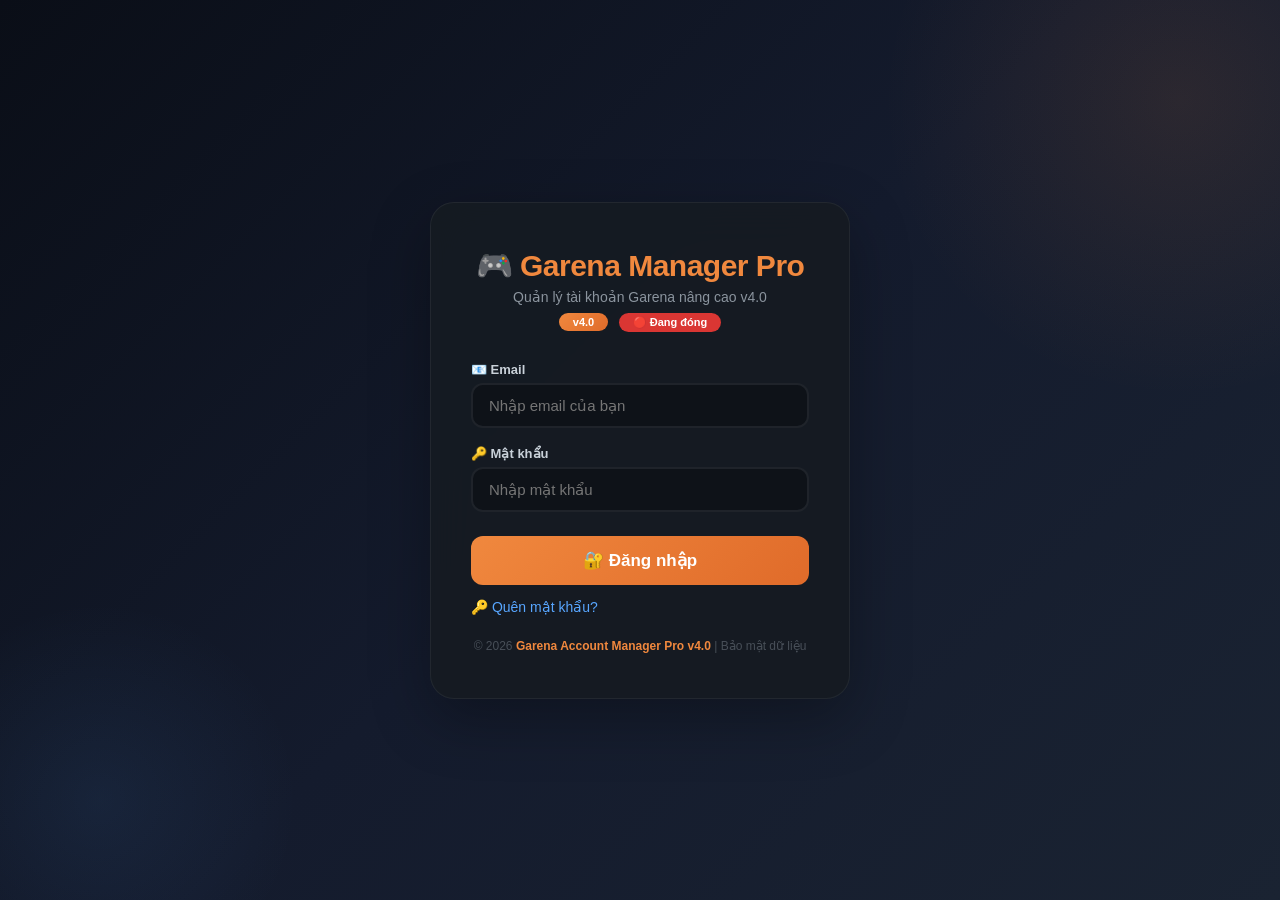
==== commit b8052aac: "Update-20261208" ====
--- a/index.html
+++ b/index.html
@@ -3,10 +3,10 @@
 <head>
     <meta charset="UTF-8">
     <meta name="viewport" content="width=device-width, initial-scale=1.0">
-    <title>🎮 Garena Account Manager Pro v2.0</title>
+    <title>🎮 Garena Account Manager Pro v4.0</title>
     <style>
         /* ============================================
-           ALL STYLES IN ONE FILE
+           ALL STYLES IN ONE FILE - v4.0
            ============================================ */
 
         /* ===== RESET & BASE ===== */
@@ -18,15 +18,16 @@
 
         body {
             font-family: 'Segoe UI', Tahoma, Geneva, Verdana, sans-serif;
-            background: #0d1117;
+            background: #0a0e17;
             color: #c9d1d9;
             min-height: 100vh;
             transition: background 0.3s, color 0.3s;
+            overflow-x: hidden;
         }
 
         body.light-mode {
-            background: #f0f6fc;
-            color: #24292e;
+            background: #f0f4f8;
+            color: #1a2332;
         }
 
         /* ===== SCROLLBAR ===== */
@@ -35,84 +36,66 @@
             height: 6px;
         }
         ::-webkit-scrollbar-track {
-            background: #0d1117;
+            background: #0a0e17;
         }
         ::-webkit-scrollbar-thumb {
-            background: #30363d;
-            border-radius: 3px;
-        }
-        ::-webkit-scrollbar-thumb:hover {
-            background: #484f58;
+            background: linear-gradient(180deg, #f0883e, #e06b2a);
+            border-radius: 10px;
         }
         body.light-mode ::-webkit-scrollbar-track {
-            background: #f0f6fc;
+            background: #f0f4f8;
         }
         body.light-mode ::-webkit-scrollbar-thumb {
-            background: #d0d7de;
+            background: linear-gradient(180deg, #f0883e, #e06b2a);
         }
 
         /* ===== ANIMATIONS ===== */
+        @keyframes float {
+            0%, 100% { transform: translateY(0px); }
+            50% { transform: translateY(-10px); }
+        }
+        @keyframes glow {
+            0%, 100% { box-shadow: 0 0 20px rgba(240, 136, 62, 0.2); }
+            50% { box-shadow: 0 0 40px rgba(240, 136, 62, 0.4); }
+        }
+        @keyframes slideUp {
+            from { opacity: 0; transform: translateY(40px); }
+            to { opacity: 1; transform: translateY(0); }
+        }
+        @keyframes fadeIn {
+            from { opacity: 0; }
+            to { opacity: 1; }
+        }
+        @keyframes spin {
+            to { transform: rotate(360deg); }
+        }
         @keyframes pulse {
-            0%,
-            100% {
-                transform: scale(1);
-            }
-            50% {
-                transform: scale(1.02);
-            }
-        }
-        @keyframes slideUp {
-            from {
-                opacity: 0;
-                transform: translateY(30px);
-            }
-            to {
-                opacity: 1;
-                transform: translateY(0);
-            }
-        }
-        @keyframes fadeIn {
-            from {
-                opacity: 0;
-            }
-            to {
-                opacity: 1;
-            }
-        }
-        @keyframes spin {
-            to {
-                transform: rotate(360deg);
-            }
+            0%, 100% { transform: scale(1); }
+            50% { transform: scale(1.05); }
+        }
+        @keyframes shimmer {
+            0% { background-position: -1000px 0; }
+            100% { background-position: 1000px 0; }
+        }
+        @keyframes confettiFall {
+            0% { transform: translateY(-10px) rotate(0deg) scale(1); opacity: 1; }
+            100% { transform: translateY(100vh) rotate(720deg) scale(0); opacity: 0; }
         }
         @keyframes slideInNotif {
-            from {
-                transform: translateX(100%);
-                opacity: 0;
-            }
-            to {
-                transform: translateX(0);
-                opacity: 1;
-            }
+            from { transform: translateX(100%) scale(0.8); opacity: 0; }
+            to { transform: translateX(0) scale(1); opacity: 1; }
         }
         @keyframes slideOutNotif {
-            from {
-                transform: translateX(0);
-                opacity: 1;
-            }
-            to {
-                transform: translateX(100%);
-                opacity: 0;
-            }
-        }
-        @keyframes confettiFall {
-            0% {
-                transform: translateY(-10px) rotate(0deg);
-                opacity: 1;
-            }
-            100% {
-                transform: translateY(100vh) rotate(720deg);
-                opacity: 0;
-            }
+            from { transform: translateX(0) scale(1); opacity: 1; }
+            to { transform: translateX(100%) scale(0.8); opacity: 0; }
+        }
+        @keyframes borderGlow {
+            0%, 100% { border-color: #f0883e; }
+            50% { border-color: #e06b2a; }
+        }
+        @keyframes progressPulse {
+            0%, 100% { opacity: 1; }
+            50% { opacity: 0.6; }
         }
 
         /* ===== TIME RESTRICTION OVERLAY ===== */
@@ -121,7 +104,7 @@
             justify-content: center;
             align-items: center;
             min-height: 100vh;
-            background: linear-gradient(135deg, #0d1117 0%, #161b22 100%);
+            background: linear-gradient(135deg, #0a0e17 0%, #141b2d 100%);
             text-align: center;
             padding: 20px;
             z-index: 10001;
@@ -132,27 +115,29 @@
             height: 100%;
         }
         body.light-mode .time-restriction {
-            background: linear-gradient(135deg, #f0f6fc 0%, #e1e8f0 100%);
-        }
-        .time-restriction.active {
-            display: flex;
-        }
+            background: linear-gradient(135deg, #f0f4f8 0%, #e1e8f0 100%);
+        }
+        .time-restriction.active { display: flex; }
         .time-restriction .card {
-            background: #161b22;
+            background: rgba(22, 27, 34, 0.95);
+            backdrop-filter: blur(20px);
             padding: 50px 40px;
-            border-radius: 20px;
+            border-radius: 24px;
             border: 2px solid #f0883e;
             max-width: 550px;
             width: 100%;
+            animation: float 3s ease-in-out infinite;
+            box-shadow: 0 20px 60px rgba(240, 136, 62, 0.15);
+        }
+        body.light-mode .time-restriction .card {
+            background: rgba(255, 255, 255, 0.95);
+            border-color: #f0883e;
+        }
+        .time-restriction .card .icon { 
+            font-size: 72px; 
+            margin-bottom: 20px;
+            display: block;
             animation: pulse 2s infinite;
-        }
-        body.light-mode .time-restriction .card {
-            background: #ffffff;
-            border-color: #f0883e;
-        }
-        .time-restriction .card .icon {
-            font-size: 72px;
-            margin-bottom: 20px;
         }
         .time-restriction .card h2 {
             color: #f0883e;
@@ -172,126 +157,27 @@
             flex-wrap: wrap;
         }
         .time-restriction .card .time-slots .slot {
-            background: #0d1117;
-            padding: 10px 20px;
-            border-radius: 10px;
+            background: rgba(13, 17, 23, 0.8);
+            padding: 12px 24px;
+            border-radius: 12px;
             border: 1px solid #30363d;
             color: #f0883e;
             font-weight: 600;
+            font-size: 15px;
+            backdrop-filter: blur(10px);
         }
         body.light-mode .time-restriction .card .time-slots .slot {
-            background: #f6f8fa;
+            background: rgba(246, 248, 250, 0.8);
             border-color: #d0d7de;
         }
         .time-restriction .card .admin-note {
             margin-top: 15px;
             color: #58a6ff;
             font-size: 14px;
-            padding: 10px;
+            padding: 12px;
             background: rgba(88, 166, 255, 0.1);
-            border-radius: 8px;
-        }
-
-        /* ===== POPUP NOTIFICATION ===== */
-        #popupNotification {
-            display: none;
-            position: fixed;
-            top: 0;
-            left: 0;
-            width: 100%;
-            height: 100%;
-            background: rgba(0, 0, 0, 0.8);
-            backdrop-filter: blur(8px);
-            z-index: 99999;
-            justify-content: center;
-            align-items: center;
-            animation: fadeIn 0.3s ease;
-        }
-        #popupNotification.show {
-            display: flex;
-        }
-        .popup-content {
-            background: #161b22;
-            border: 2px solid #f0883e;
-            border-radius: 20px;
-            padding: 40px;
-            max-width: 600px;
-            width: 90%;
-            max-height: 80vh;
-            overflow-y: auto;
-            animation: slideUp 0.4s ease;
-            position: relative;
-        }
-        body.light-mode .popup-content {
-            background: #ffffff;
-            border-color: #f0883e;
-        }
-        .popup-content .popup-header {
-            display: flex;
-            justify-content: space-between;
-            align-items: center;
-            margin-bottom: 20px;
-            border-bottom: 1px solid #30363d;
-            padding-bottom: 15px;
-        }
-        body.light-mode .popup-content .popup-header {
-            border-bottom-color: #d0d7de;
-        }
-        .popup-content .popup-header h3 {
-            color: #f0883e;
-            font-size: 22px;
-        }
-        .popup-content .popup-header .popup-close {
-            background: none;
-            border: none;
-            color: #8b949e;
-            font-size: 28px;
-            cursor: pointer;
-            transition: 0.3s;
-            padding: 0 8px;
-        }
-        .popup-content .popup-header .popup-close:hover {
-            color: #f85149;
-            transform: rotate(90deg);
-        }
-        .popup-content .popup-body {
-            color: #c9d1d9;
-            font-size: 15px;
-            line-height: 1.8;
-            padding: 10px 0;
-        }
-        body.light-mode .popup-content .popup-body {
-            color: #24292e;
-        }
-        .popup-content .popup-body .popup-time {
-            color: #8b949e;
-            font-size: 13px;
-            margin-top: 15px;
-            padding-top: 15px;
-            border-top: 1px solid #30363d;
-        }
-        body.light-mode .popup-content .popup-body .popup-time {
-            border-top-color: #d0d7de;
-            color: #57606a;
-        }
-        .popup-content .popup-footer {
-            margin-top: 20px;
-            text-align: right;
-        }
-        .popup-content .popup-footer .btn-close-popup {
-            padding: 10px 30px;
-            background: #f0883e;
-            color: #fff;
-            border: none;
-            border-radius: 8px;
-            cursor: pointer;
-            font-weight: 600;
-            transition: 0.3s;
-            font-size: 15px;
-        }
-        .popup-content .popup-footer .btn-close-popup:hover {
-            background: #e06b2a;
-            transform: scale(1.05);
+            border-radius: 10px;
+            border: 1px solid rgba(88, 166, 255, 0.2);
         }
 
         /* ===== LOGIN PAGE ===== */
@@ -300,23 +186,52 @@
             justify-content: center;
             align-items: center;
             min-height: 100vh;
-            background: linear-gradient(135deg, #0d1117 0%, #161b22 100%);
+            background: linear-gradient(135deg, #0a0e17 0%, #141b2d 50%, #1a2332 100%);
+            position: relative;
+            overflow: hidden;
         }
         body.light-mode .login-page {
-            background: linear-gradient(135deg, #f0f6fc 0%, #e1e8f0 100%);
+            background: linear-gradient(135deg, #f0f4f8 0%, #e1e8f0 50%, #d5dce6 100%);
+        }
+        .login-page::before {
+            content: '';
+            position: absolute;
+            width: 600px;
+            height: 600px;
+            background: radial-gradient(circle, rgba(240, 136, 62, 0.1) 0%, transparent 70%);
+            border-radius: 50%;
+            top: -200px;
+            right: -200px;
+            animation: float 6s ease-in-out infinite;
+        }
+        .login-page::after {
+            content: '';
+            position: absolute;
+            width: 400px;
+            height: 400px;
+            background: radial-gradient(circle, rgba(88, 166, 255, 0.08) 0%, transparent 70%);
+            border-radius: 50%;
+            bottom: -100px;
+            left: -100px;
+            animation: float 8s ease-in-out infinite reverse;
         }
         .login-container {
-            background: #161b22;
-            padding: 40px 35px;
-            border-radius: 16px;
-            border: 1px solid #30363d;
+            background: rgba(22, 27, 34, 0.95);
+            backdrop-filter: blur(20px);
+            padding: 45px 40px;
+            border-radius: 24px;
+            border: 1px solid rgba(48, 54, 61, 0.5);
             width: 100%;
             max-width: 420px;
-            animation: slideUp 0.5s ease;
+            animation: slideUp 0.6s ease;
+            position: relative;
+            z-index: 1;
+            box-shadow: 0 20px 60px rgba(0, 0, 0, 0.3);
         }
         body.light-mode .login-container {
-            background: #ffffff;
-            border-color: #d0d7de;
+            background: rgba(255, 255, 255, 0.95);
+            border-color: rgba(208, 215, 222, 0.5);
+            box-shadow: 0 20px 60px rgba(0, 0, 0, 0.08);
         }
         .login-container .logo {
             text-align: center;
@@ -324,32 +239,35 @@
         }
         .login-container .logo h1 {
             color: #f0883e;
-            font-size: 28px;
-            font-weight: 700;
+            font-size: 30px;
+            font-weight: 800;
+            letter-spacing: -0.5px;
         }
         .login-container .logo p {
             color: #8b949e;
             font-size: 14px;
-            margin-top: 4px;
+            margin-top: 6px;
         }
         .login-container .logo .version {
             display: inline-block;
-            background: #1f6feb;
+            background: linear-gradient(135deg, #f0883e, #e06b2a);
             color: #fff;
             font-size: 11px;
-            padding: 2px 12px;
-            border-radius: 10px;
-            margin-top: 6px;
+            padding: 3px 14px;
+            border-radius: 12px;
+            margin-top: 8px;
+            font-weight: 600;
         }
         .login-container .logo .time-status {
             display: inline-block;
             background: #238636;
             color: #fff;
             font-size: 11px;
-            padding: 2px 12px;
-            border-radius: 10px;
-            margin-top: 6px;
+            padding: 3px 14px;
+            border-radius: 12px;
+            margin-top: 8px;
             margin-left: 6px;
+            font-weight: 600;
         }
         .login-container .logo .time-status.closed {
             background: #da3633;
@@ -361,41 +279,39 @@
         .form-group label {
             display: block;
             color: #c9d1d9;
-            font-size: 14px;
-            font-weight: 500;
+            font-size: 13px;
+            font-weight: 600;
             margin-bottom: 6px;
         }
         body.light-mode .form-group label {
-            color: #24292e;
+            color: #1a2332;
         }
         .form-group input,
         .form-group select,
         .form-group textarea {
             width: 100%;
             padding: 12px 16px;
-            background: #0d1117;
-            border: 1px solid #30363d;
-            border-radius: 8px;
+            background: rgba(13, 17, 23, 0.8);
+            border: 2px solid rgba(48, 54, 61, 0.5);
+            border-radius: 12px;
             color: #c9d1d9;
             font-size: 15px;
-            transition: 0.3s;
+            transition: all 0.3s;
         }
         body.light-mode .form-group input,
         body.light-mode .form-group select,
         body.light-mode .form-group textarea {
-            background: #f6f8fa;
-            border-color: #d0d7de;
-            color: #24292e;
+            background: rgba(246, 248, 250, 0.8);
+            border-color: rgba(208, 215, 222, 0.5);
+            color: #1a2332;
         }
         .form-group input:focus,
         .form-group select:focus,
         .form-group textarea:focus {
             outline: none;
             border-color: #f0883e;
-            box-shadow: 0 0 0 3px rgba(240, 136, 62, 0.15);
-        }
-        .form-group input::placeholder {
-            color: #484f58;
+            box-shadow: 0 0 0 4px rgba(240, 136, 62, 0.15);
+            transform: translateY(-1px);
         }
 
         .btn-login {
@@ -404,16 +320,21 @@
             background: linear-gradient(135deg, #f0883e 0%, #e06b2a 100%);
             color: #fff;
             border: none;
-            border-radius: 8px;
+            border-radius: 12px;
             font-size: 17px;
-            font-weight: 600;
+            font-weight: 700;
             cursor: pointer;
-            transition: 0.3s;
+            transition: all 0.3s;
             margin-top: 6px;
+            position: relative;
+            overflow: hidden;
         }
         .btn-login:hover {
             transform: translateY(-2px);
-            box-shadow: 0 6px 24px rgba(240, 136, 62, 0.3);
+            box-shadow: 0 8px 30px rgba(240, 136, 62, 0.4);
+        }
+        .btn-login:active {
+            transform: translateY(0);
         }
         .btn-login:disabled {
             opacity: 0.6;
@@ -421,7 +342,6 @@
             transform: none;
         }
         .btn-login.loading {
-            position: relative;
             color: transparent;
         }
         .btn-login.loading::after {
@@ -443,20 +363,19 @@
             font-size: 14px;
             text-align: center;
             margin-top: 12px;
-            padding: 10px;
+            padding: 12px;
             background: rgba(248, 81, 73, 0.1);
-            border-radius: 6px;
+            border-radius: 10px;
+            border: 1px solid rgba(248, 81, 73, 0.2);
             display: none;
         }
-        .error-message.show {
-            display: block;
-        }
+        .error-message.show { display: block; }
 
         .login-options {
             display: flex;
             justify-content: space-between;
             align-items: center;
-            margin-top: 12px;
+            margin-top: 14px;
             flex-wrap: wrap;
             gap: 8px;
         }
@@ -469,18 +388,15 @@
         }
         .login-options a:hover {
             color: #f0883e;
-            text-decoration: underline;
         }
 
         .footer-text {
             text-align: center;
-            margin-top: 20px;
+            margin-top: 24px;
             color: #484f58;
             font-size: 12px;
         }
-        .footer-text span {
-            color: #f0883e;
-        }
+        .footer-text span { color: #f0883e; font-weight: 600; }
 
         /* ===== DASHBOARD ===== */
         .dashboard {
@@ -488,10 +404,10 @@
             padding: 20px;
             max-width: 1600px;
             margin: 0 auto;
+            animation: fadeIn 0.5s ease;
         }
         .dashboard.active {
             display: block;
-            animation: fadeIn 0.5s ease;
         }
 
         /* ===== HEADER ===== */
@@ -501,15 +417,17 @@
             align-items: center;
             flex-wrap: wrap;
             gap: 15px;
-            padding: 16px 20px;
-            background: #161b22;
-            border-radius: 12px;
-            border: 1px solid #30363d;
+            padding: 20px 24px;
+            background: rgba(22, 27, 34, 0.9);
+            backdrop-filter: blur(20px);
+            border-radius: 16px;
+            border: 1px solid rgba(48, 54, 61, 0.5);
             margin-bottom: 20px;
+            animation: slideUp 0.5s ease;
         }
         body.light-mode .dashboard-header {
-            background: #ffffff;
-            border-color: #d0d7de;
+            background: rgba(255, 255, 255, 0.9);
+            border-color: rgba(208, 215, 222, 0.5);
         }
         .dashboard-header .left {
             display: flex;
@@ -520,38 +438,50 @@
         .dashboard-header .left h2 {
             color: #f0883e;
             font-size: 22px;
+            font-weight: 800;
         }
         .dashboard-header .left .user-email {
             color: #58a6ff;
             font-size: 14px;
-            background: #0d1117;
-            padding: 4px 14px;
+            background: rgba(13, 17, 23, 0.6);
+            padding: 5px 16px;
             border-radius: 12px;
-            border: 1px solid #30363d;
+            border: 1px solid rgba(48, 54, 61, 0.3);
+            font-weight: 500;
         }
         body.light-mode .dashboard-header .left .user-email {
-            background: #f6f8fa;
-            border-color: #d0d7de;
+            background: rgba(246, 248, 250, 0.8);
+            border-color: rgba(208, 215, 222, 0.3);
             color: #0969da;
         }
         .dashboard-header .left .admin-badge {
-            background: #f0883e;
+            background: linear-gradient(135deg, #f0883e, #e06b2a);
             color: #fff;
             font-size: 11px;
-            padding: 2px 12px;
+            padding: 3px 14px;
             border-radius: 10px;
-            font-weight: 600;
+            font-weight: 700;
+            text-transform: uppercase;
+            letter-spacing: 0.5px;
         }
         .dashboard-header .right {
             display: flex;
             align-items: center;
-            gap: 12px;
+            gap: 10px;
             flex-wrap: wrap;
         }
         .dashboard-header .right .stats {
             display: flex;
             gap: 16px;
             font-size: 14px;
+            background: rgba(13, 17, 23, 0.4);
+            padding: 6px 16px;
+            border-radius: 12px;
+            border: 1px solid rgba(48, 54, 61, 0.2);
+        }
+        body.light-mode .dashboard-header .right .stats {
+            background: rgba(246, 248, 250, 0.6);
+            border-color: rgba(208, 215, 222, 0.2);
         }
         .dashboard-header .right .stats .stat-item {
             display: flex;
@@ -559,122 +489,95 @@
             gap: 6px;
         }
         .dashboard-header .right .stats .stat-item .num {
-            font-weight: bold;
+            font-weight: 700;
             color: #f0883e;
         }
 
         /* ===== BUTTONS ===== */
         .btn {
-            padding: 8px 18px;
+            padding: 9px 20px;
             border: none;
-            border-radius: 6px;
+            border-radius: 10px;
             cursor: pointer;
             font-weight: 600;
-            transition: 0.3s;
+            transition: all 0.3s;
             font-size: 13px;
             color: #fff;
             display: inline-flex;
             align-items: center;
             gap: 6px;
+            position: relative;
+            overflow: hidden;
         }
         .btn:hover {
-            transform: translateY(-1px);
+            transform: translateY(-2px);
+            box-shadow: 0 6px 20px rgba(0, 0, 0, 0.2);
+        }
+        .btn:active {
+            transform: translateY(0);
         }
         .btn:disabled {
             opacity: 0.5;
             cursor: not-allowed;
-            transform: none;
-        }
-
-        .btn-danger {
-            background: #da3633;
-        }
-        .btn-danger:hover {
-            background: #f85149;
-        }
-        .btn-primary {
-            background: #1f6feb;
-        }
-        .btn-primary:hover {
-            background: #388bfd;
-        }
-        .btn-success {
-            background: #238636;
-        }
-        .btn-success:hover {
-            background: #2ea043;
-        }
-        .btn-warning {
-            background: #d29922;
-        }
-        .btn-warning:hover {
-            background: #e3b341;
-        }
-        .btn-refresh {
-            background: #1f6feb;
-            color: #fff;
-        }
-        .btn-refresh:hover {
-            background: #388bfd;
-        }
-        .btn-export {
-            background: #238636;
-            color: #fff;
-        }
-        .btn-export:hover {
-            background: #2ea043;
-        }
-        .btn-export-txt {
-            background: #8b5cf6;
-            color: #fff;
-        }
-        .btn-export-txt:hover {
-            background: #a78bfa;
-        }
-        .btn-import {
-            background: #8b5cf6;
-            color: #fff;
-        }
-        .btn-import:hover {
-            background: #a78bfa;
-        }
-        .btn-telegram {
-            background: #0088cc;
-            color: #fff;
-        }
-        .btn-telegram:hover {
-            background: #0099dd;
-        }
-        .btn-telegram.active {
-            background: #00aa55;
-        }
-        .btn-gemini {
-            background: #6f42c1;
-            color: #fff;
-        }
-        .btn-gemini:hover {
-            background: #7c3aed;
-        }
-        .btn-logout {
-            background: #da3633;
-            color: #fff;
-        }
-        .btn-logout:hover {
-            background: #f85149;
-        }
+            transform: none !important;
+            box-shadow: none !important;
+        }
+
+        .btn-danger { background: linear-gradient(135deg, #da3633, #f85149); }
+        .btn-danger:hover { box-shadow: 0 6px 20px rgba(248, 81, 73, 0.4); }
+        .btn-primary { background: linear-gradient(135deg, #1f6feb, #388bfd); }
+        .btn-primary:hover { box-shadow: 0 6px 20px rgba(56, 139, 253, 0.4); }
+        .btn-success { background: linear-gradient(135deg, #238636, #2ea043); }
+        .btn-success:hover { box-shadow: 0 6px 20px rgba(46, 160, 67, 0.4); }
+        .btn-warning { background: linear-gradient(135deg, #d29922, #e3b341); }
+        .btn-warning:hover { box-shadow: 0 6px 20px rgba(227, 179, 65, 0.4); }
+        .btn-refresh { background: linear-gradient(135deg, #1f6feb, #388bfd); }
+        .btn-refresh:hover { box-shadow: 0 6px 20px rgba(56, 139, 253, 0.4); }
+        .btn-export { background: linear-gradient(135deg, #238636, #2ea043); }
+        .btn-export:hover { box-shadow: 0 6px 20px rgba(46, 160, 67, 0.4); }
+        .btn-export-txt { background: linear-gradient(135deg, #8b5cf6, #a78bfa); }
+        .btn-export-txt:hover { box-shadow: 0 6px 20px rgba(167, 139, 250, 0.4); }
+        .btn-import { background: linear-gradient(135deg, #8b5cf6, #a78bfa); }
+        .btn-import:hover { box-shadow: 0 6px 20px rgba(167, 139, 250, 0.4); }
+        .btn-logout { background: linear-gradient(135deg, #da3633, #f85149); }
+        .btn-logout:hover { box-shadow: 0 6px 20px rgba(248, 81, 73, 0.4); }
         .btn-theme {
-            background: #30363d;
+            background: rgba(48, 54, 61, 0.6);
             color: #c9d1d9;
-        }
-        .btn-theme:hover {
-            background: #484f58;
-        }
+            backdrop-filter: blur(10px);
+        }
+        .btn-theme:hover { background: rgba(48, 54, 61, 0.8); }
         body.light-mode .btn-theme {
-            background: #d0d7de;
-            color: #24292e;
-        }
-        body.light-mode .btn-theme:hover {
-            background: #b0b8c0;
+            background: rgba(208, 215, 222, 0.6);
+            color: #1a2332;
+        }
+        body.light-mode .btn-theme:hover { background: rgba(208, 215, 222, 0.8); }
+        .btn-download {
+            background: linear-gradient(135deg, #f0883e, #e06b2a);
+            animation: glow 2s ease-in-out infinite;
+        }
+        .btn-download:hover { box-shadow: 0 6px 30px rgba(240, 136, 62, 0.5); }
+        .btn-download.loading {
+            color: transparent;
+        }
+        .btn-download.loading::after {
+            content: '';
+            position: absolute;
+            width: 20px;
+            height: 20px;
+            top: 50%;
+            left: 50%;
+            transform: translate(-50%, -50%);
+            border: 2px solid #fff;
+            border-radius: 50%;
+            border-top-color: transparent;
+            animation: spin 0.8s linear infinite;
+        }
+
+        .btn-sm {
+            padding: 5px 12px;
+            font-size: 12px;
+            border-radius: 8px;
         }
 
         /* ===== FILTER BAR ===== */
@@ -682,86 +585,97 @@
             display: flex;
             gap: 12px;
             flex-wrap: wrap;
-            padding: 12px 16px;
-            background: #161b22;
-            border-radius: 10px;
-            border: 1px solid #30363d;
+            padding: 16px 20px;
+            background: rgba(22, 27, 34, 0.9);
+            backdrop-filter: blur(20px);
+            border-radius: 14px;
+            border: 1px solid rgba(48, 54, 61, 0.5);
             margin-bottom: 16px;
             align-items: center;
+            animation: slideUp 0.5s ease 0.1s both;
         }
         body.light-mode .filter-bar {
-            background: #ffffff;
-            border-color: #d0d7de;
+            background: rgba(255, 255, 255, 0.9);
+            border-color: rgba(208, 215, 222, 0.5);
+        }
+        .filter-bar .filter-label {
+            color: #8b949e;
+            font-size: 13px;
+            font-weight: 600;
+            white-space: nowrap;
         }
         .filter-bar input,
         .filter-bar select {
-            padding: 8px 14px;
-            background: #0d1117;
-            border: 1px solid #30363d;
-            border-radius: 6px;
+            padding: 10px 16px;
+            background: rgba(13, 17, 23, 0.6);
+            border: 2px solid rgba(48, 54, 61, 0.3);
+            border-radius: 10px;
             color: #c9d1d9;
             font-size: 13px;
             flex: 1;
-            min-width: 130px;
+            min-width: 140px;
+            transition: all 0.3s;
         }
         body.light-mode .filter-bar input,
         body.light-mode .filter-bar select {
-            background: #f6f8fa;
-            border-color: #d0d7de;
-            color: #24292e;
+            background: rgba(246, 248, 250, 0.8);
+            border-color: rgba(208, 215, 222, 0.3);
+            color: #1a2332;
         }
         .filter-bar input:focus,
         .filter-bar select:focus {
             outline: none;
             border-color: #f0883e;
-        }
-        .filter-bar .filter-label {
-            color: #8b949e;
-            font-size: 13px;
-            white-space: nowrap;
+            box-shadow: 0 0 0 3px rgba(240, 136, 62, 0.15);
         }
 
         /* ===== BATCH TOOLBAR ===== */
         .batch-toolbar {
             display: none;
-            padding: 10px 16px;
-            background: #161b22;
-            border-radius: 10px;
-            border: 1px solid #30363d;
+            padding: 14px 20px;
+            background: rgba(22, 27, 34, 0.9);
+            backdrop-filter: blur(20px);
+            border-radius: 14px;
+            border: 1px solid rgba(240, 136, 62, 0.3);
             margin-bottom: 16px;
             align-items: center;
             gap: 12px;
             flex-wrap: wrap;
+            animation: slideUp 0.3s ease;
         }
         body.light-mode .batch-toolbar {
-            background: #ffffff;
-            border-color: #d0d7de;
-        }
-        .batch-toolbar.show {
-            display: flex;
-        }
+            background: rgba(255, 255, 255, 0.9);
+            border-color: rgba(240, 136, 62, 0.3);
+        }
+        .batch-toolbar.show { display: flex; }
         .batch-toolbar .selected-info {
             color: #8b949e;
             font-size: 14px;
+            font-weight: 500;
         }
         .batch-toolbar .selected-info span {
             color: #f0883e;
-            font-weight: 600;
+            font-weight: 700;
+            font-size: 18px;
         }
 
         /* ===== TABLE ===== */
         .table-container {
-            background: #161b22;
-            border-radius: 12px;
-            border: 1px solid #30363d;
+            background: rgba(22, 27, 34, 0.9);
+            backdrop-filter: blur(20px);
+            border-radius: 16px;
+            border: 1px solid rgba(48, 54, 61, 0.5);
             overflow: hidden;
+            animation: slideUp 0.5s ease 0.2s both;
         }
         body.light-mode .table-container {
-            background: #ffffff;
-            border-color: #d0d7de;
+            background: rgba(255, 255, 255, 0.9);
+            border-color: rgba(208, 215, 222, 0.5);
         }
         .table-wrapper {
             overflow-x: auto;
+            max-height: 600px;
+            overflow-y: auto;
         }
         table {
             width: 100%;
@@ -769,58 +683,59 @@
             font-size: 14px;
         }
         thead {
-            background: #0d1117;
+            background: rgba(13, 17, 23, 0.8);
+            position: sticky;
+            top: 0;
+            z-index: 10;
+            backdrop-filter: blur(10px);
         }
         body.light-mode thead {
-            background: #f6f8fa;
+            background: rgba(246, 248, 250, 0.8);
         }
         th {
-            padding: 14px 16px;
+            padding: 14px 18px;
             text-align: left;
             color: #8b949e;
-            font-weight: 600;
+            font-weight: 700;
             font-size: 12px;
             text-transform: uppercase;
             letter-spacing: 0.5px;
-            border-bottom: 1px solid #30363d;
+            border-bottom: 2px solid rgba(48, 54, 61, 0.3);
             white-space: nowrap;
         }
         body.light-mode th {
             color: #57606a;
-            border-bottom-color: #d0d7de;
+            border-bottom-color: rgba(208, 215, 222, 0.3);
         }
         td {
-            padding: 12px 16px;
-            border-bottom: 1px solid #21262d;
+            padding: 12px 18px;
+            border-bottom: 1px solid rgba(33, 38, 45, 0.3);
             vertical-align: middle;
         }
         body.light-mode td {
-            border-bottom-color: #e1e4e8;
+            border-bottom-color: rgba(225, 228, 232, 0.3);
+        }
+        tr {
+            transition: background 0.3s;
         }
         tr:hover td {
-            background: #0d1117;
+            background: rgba(13, 17, 23, 0.4);
         }
         body.light-mode tr:hover td {
-            background: #f6f8fa;
-        }
-        tr:last-child td {
-            border-bottom: none;
-        }
-        tr.editing td {
-            background: rgba(240, 136, 62, 0.1);
-        }
+            background: rgba(246, 248, 250, 0.4);
+        }
+        tr:last-child td { border-bottom: none; }
 
         .username-cell {
             color: #f0883e;
-            font-weight: 600;
+            font-weight: 700;
         }
         .password-cell {
             font-family: 'Courier New', monospace;
             color: #58a6ff;
-        }
-        .email-cell {
-            color: #3fb950;
-        }
+            font-weight: 500;
+        }
+        .email-cell { color: #3fb950; }
         .note-cell {
             max-width: 150px;
             overflow: hidden;
@@ -831,104 +746,29 @@
         }
         .row-checkbox {
             cursor: pointer;
-            width: 16px;
-            height: 16px;
-        }
-
-        .copy-btn {
-            background: transparent;
-            color: #58a6ff;
-            border: 1px solid #30363d;
-            padding: 2px 10px;
-            border-radius: 4px;
-            cursor: pointer;
+            width: 18px;
+            height: 18px;
+            accent-color: #f0883e;
+            transition: all 0.3s;
+        }
+        .row-checkbox:hover {
+            transform: scale(1.1);
+        }
+
+        .action-btns {
+            display: flex;
+            gap: 4px;
+            flex-wrap: wrap;
+        }
+        .action-btns .btn {
+            padding: 4px 10px;
             font-size: 11px;
-            transition: 0.3s;
-        }
-        .copy-btn:hover {
-            background: #1f6feb;
-            color: #fff;
-            border-color: #1f6feb;
-        }
-        .edit-btn {
-            background: transparent;
-            color: #d29922;
-            border: 1px solid #30363d;
-            padding: 2px 10px;
-            border-radius: 4px;
-            cursor: pointer;
-            font-size: 11px;
-            transition: 0.3s;
-            margin-right: 4px;
-        }
-        .edit-btn:hover {
-            background: #d29922;
-            color: #fff;
-            border-color: #d29922;
-        }
-        .delete-btn {
-            background: transparent;
-            color: #f85149;
-            border: 1px solid #30363d;
-            padding: 2px 10px;
-            border-radius: 4px;
-            cursor: pointer;
-            font-size: 11px;
-            transition: 0.3s;
-        }
-        .delete-btn:hover {
-            background: #f85149;
-            color: #fff;
-            border-color: #f85149;
-        }
-        .save-edit-btn {
-            background: #238636;
-            color: #fff;
-            border: none;
-            padding: 2px 10px;
-            border-radius: 4px;
-            cursor: pointer;
-            font-size: 11px;
-            transition: 0.3s;
-        }
-        .save-edit-btn:hover {
-            background: #2ea043;
-        }
-        .cancel-edit-btn {
-            background: #da3633;
-            color: #fff;
-            border: none;
-            padding: 2px 10px;
-            border-radius: 4px;
-            cursor: pointer;
-            font-size: 11px;
-            transition: 0.3s;
-        }
-        .cancel-edit-btn:hover {
-            background: #f85149;
-        }
-
-        .edit-input {
-            background: #0d1117;
-            border: 1px solid #f0883e;
-            border-radius: 4px;
-            color: #c9d1d9;
-            padding: 4px 8px;
-            width: 100%;
-            font-size: 13px;
-        }
-        body.light-mode .edit-input {
-            background: #ffffff;
-            color: #24292e;
-        }
-        .edit-input:focus {
-            outline: none;
-            box-shadow: 0 0 0 2px rgba(240, 136, 62, 0.3);
+            border-radius: 6px;
         }
 
         .empty-row td {
             text-align: center;
-            padding: 40px;
+            padding: 50px;
             color: #8b949e;
             font-size: 16px;
         }
@@ -940,13 +780,13 @@
             align-items: center;
             flex-wrap: wrap;
             gap: 12px;
-            padding: 14px 16px;
-            background: #0d1117;
-            border-top: 1px solid #30363d;
+            padding: 16px 20px;
+            background: rgba(13, 17, 23, 0.6);
+            border-top: 1px solid rgba(48, 54, 61, 0.3);
         }
         body.light-mode .pagination {
-            background: #f6f8fa;
-            border-top-color: #d0d7de;
+            background: rgba(246, 248, 250, 0.6);
+            border-top-color: rgba(208, 215, 222, 0.3);
         }
         .pagination .info {
             color: #8b949e;
@@ -954,10 +794,10 @@
         }
         .pagination .info span {
             color: #c9d1d9;
-            font-weight: 600;
+            font-weight: 700;
         }
         body.light-mode .pagination .info span {
-            color: #24292e;
+            color: #1a2332;
         }
         .pagination .controls {
             display: flex;
@@ -965,39 +805,43 @@
             align-items: center;
         }
         .pagination .controls button {
-            padding: 6px 14px;
-            background: #21262d;
+            padding: 8px 16px;
+            background: rgba(33, 38, 45, 0.6);
             color: #c9d1d9;
-            border: 1px solid #30363d;
-            border-radius: 4px;
+            border: 1px solid rgba(48, 54, 61, 0.3);
+            border-radius: 8px;
             cursor: pointer;
-            transition: 0.3s;
+            transition: all 0.3s;
             font-size: 13px;
+            font-weight: 600;
         }
         body.light-mode .pagination .controls button {
-            background: #ffffff;
-            border-color: #d0d7de;
-            color: #24292e;
+            background: rgba(255, 255, 255, 0.6);
+            border-color: rgba(208, 215, 222, 0.3);
+            color: #1a2332;
         }
         .pagination .controls button:hover:not(:disabled) {
-            background: #30363d;
+            background: rgba(48, 54, 61, 0.8);
+            transform: translateY(-1px);
         }
         body.light-mode .pagination .controls button:hover:not(:disabled) {
-            background: #f0f6fc;
+            background: rgba(240, 244, 248, 0.8);
         }
         .pagination .controls button:disabled {
-            opacity: 0.4;
+            opacity: 0.3;
             cursor: not-allowed;
+            transform: none !important;
         }
         .pagination .controls button.active {
-            background: #f0883e;
+            background: linear-gradient(135deg, #f0883e, #e06b2a);
             color: #fff;
             border-color: #f0883e;
         }
         .pagination .controls .page-info {
-            padding: 6px 12px;
+            padding: 6px 14px;
             color: #8b949e;
             font-size: 13px;
+            font-weight: 600;
         }
 
         /* ===== LOADING ===== */
@@ -1005,14 +849,14 @@
             display: flex;
             justify-content: center;
             align-items: center;
-            padding: 40px;
-            gap: 12px;
+            padding: 50px;
+            gap: 14px;
             color: #8b949e;
         }
         .loading-spinner .spinner {
-            width: 30px;
-            height: 30px;
-            border: 3px solid #30363d;
+            width: 32px;
+            height: 32px;
+            border: 3px solid rgba(48, 54, 61, 0.3);
             border-radius: 50%;
             border-top-color: #f0883e;
             animation: spin 0.8s linear infinite;
@@ -1027,66 +871,70 @@
             width: 100%;
             height: 100%;
             background: rgba(0, 0, 0, 0.7);
-            backdrop-filter: blur(4px);
+            backdrop-filter: blur(10px);
             z-index: 999;
             justify-content: center;
             align-items: center;
             animation: fadeIn 0.3s ease;
-        }
-        .modal-overlay.show {
-            display: flex;
-        }
+            padding: 20px;
+        }
+        .modal-overlay.show { display: flex; }
         .modal {
-            background: #161b22;
-            border: 1px solid #30363d;
-            border-radius: 16px;
-            padding: 30px;
-            max-width: 500px;
-            width: 90%;
+            background: rgba(22, 27, 34, 0.95);
+            backdrop-filter: blur(20px);
+            border: 1px solid rgba(48, 54, 61, 0.5);
+            border-radius: 20px;
+            padding: 35px;
+            max-width: 550px;
+            width: 100%;
             max-height: 90vh;
             overflow-y: auto;
-            animation: slideUp 0.3s ease;
+            animation: slideUp 0.4s ease;
+            box-shadow: 0 20px 60px rgba(0, 0, 0, 0.3);
         }
         body.light-mode .modal {
-            background: #ffffff;
-            border-color: #d0d7de;
+            background: rgba(255, 255, 255, 0.95);
+            border-color: rgba(208, 215, 222, 0.5);
+            box-shadow: 0 20px 60px rgba(0, 0, 0, 0.08);
         }
         .modal h3 {
             color: #f0883e;
-            margin-bottom: 20px;
-            font-size: 20px;
-        }
-        .modal .form-group {
-            margin-bottom: 14px;
-        }
+            margin-bottom: 24px;
+            font-size: 22px;
+            font-weight: 800;
+            display: flex;
+            align-items: center;
+            gap: 10px;
+        }
+        .modal .form-group { margin-bottom: 16px; }
         .modal .form-group label {
             display: block;
             color: #c9d1d9;
             font-size: 13px;
-            font-weight: 500;
-            margin-bottom: 4px;
+            font-weight: 600;
+            margin-bottom: 5px;
         }
         body.light-mode .modal .form-group label {
-            color: #24292e;
+            color: #1a2332;
         }
         .modal .form-group input,
         .modal .form-group select,
         .modal .form-group textarea {
             width: 100%;
-            padding: 10px 14px;
-            background: #0d1117;
-            border: 1px solid #30363d;
-            border-radius: 6px;
+            padding: 11px 16px;
+            background: rgba(13, 17, 23, 0.6);
+            border: 2px solid rgba(48, 54, 61, 0.3);
+            border-radius: 10px;
             color: #c9d1d9;
             font-size: 14px;
-            transition: 0.3s;
+            transition: all 0.3s;
         }
         body.light-mode .modal .form-group input,
         body.light-mode .modal .form-group select,
         body.light-mode .modal .form-group textarea {
-            background: #f6f8fa;
-            border-color: #d0d7de;
-            color: #24292e;
+            background: rgba(246, 248, 250, 0.8);
+            border-color: rgba(208, 215, 222, 0.3);
+            color: #1a2332;
         }
         .modal .form-group input:focus,
         .modal .form-group select:focus,
@@ -1102,139 +950,162 @@
         }
         .modal .modal-actions {
             display: flex;
-            gap: 10px;
-            margin-top: 20px;
+            gap: 12px;
+            margin-top: 24px;
             justify-content: flex-end;
         }
         .modal .modal-actions button {
-            padding: 10px 24px;
+            padding: 11px 28px;
             border: none;
-            border-radius: 6px;
-            font-weight: 600;
+            border-radius: 10px;
+            font-weight: 700;
             cursor: pointer;
-            transition: 0.3s;
+            transition: all 0.3s;
             font-size: 14px;
         }
         .modal .modal-actions .btn-confirm {
-            background: #f0883e;
+            background: linear-gradient(135deg, #f0883e, #e06b2a);
             color: #fff;
         }
         .modal .modal-actions .btn-confirm:hover {
-            background: #e06b2a;
+            transform: translateY(-2px);
+            box-shadow: 0 6px 20px rgba(240, 136, 62, 0.4);
         }
         .modal .modal-actions .btn-cancel {
-            background: #30363d;
+            background: rgba(48, 54, 61, 0.6);
             color: #c9d1d9;
         }
         .modal .modal-actions .btn-cancel:hover {
-            background: #484f58;
+            background: rgba(48, 54, 61, 0.8);
+            transform: translateY(-2px);
         }
         body.light-mode .modal .modal-actions .btn-cancel {
-            background: #d0d7de;
-            color: #24292e;
+            background: rgba(208, 215, 222, 0.6);
+            color: #1a2332;
         }
         body.light-mode .modal .modal-actions .btn-cancel:hover {
-            background: #b0b8c0;
-        }
-
-        /* ===== FORGOT PASSWORD MODAL ===== */
-        #forgotPasswordModal .modal {
-            max-width: 450px;
-        }
-        #forgotPasswordModal .reset-success {
+            background: rgba(208, 215, 222, 0.8);
+        }
+
+        /* ===== FORGOT PASSWORD ===== */
+        #forgotPasswordModal .modal { max-width: 450px; }
+        .reset-success {
             background: rgba(35, 134, 54, 0.15);
             border: 1px solid #238636;
-            border-radius: 8px;
-            padding: 16px;
+            border-radius: 10px;
+            padding: 14px 18px;
             color: #3fb950;
             text-align: center;
             margin: 10px 0;
-        }
-
-        /* ===== TELEGRAM MODAL ===== */
-        #telegramModal .modal {
-            max-width: 550px;
-        }
-        #telegramModal .telegram-status {
-            display: flex;
-            align-items: center;
-            gap: 10px;
-            padding: 10px 14px;
-            border-radius: 8px;
-            margin-bottom: 15px;
-        }
-        #telegramModal .telegram-status.active {
-            background: rgba(63, 185, 80, 0.15);
-            border: 1px solid #238636;
-            color: #3fb950;
-        }
-        #telegramModal .telegram-status.inactive {
-            background: rgba(248, 81, 73, 0.15);
-            border: 1px solid #da3633;
+            font-weight: 500;
+        }
+
+        /* ===== CONFIRM DELETE MODAL ===== */
+        #confirmDeleteModal .modal {
+            max-width: 500px;
+            border-color: rgba(248, 81, 73, 0.3);
+        }
+        #confirmDeleteModal .modal h3 {
             color: #f85149;
         }
-        #telegramModal .telegram-status .status-icon {
-            font-size: 20px;
-        }
-        .telegram-info {
-            background: #0d1117;
-            border-radius: 6px;
-            padding: 12px 16px;
-            margin: 10px 0;
-            border: 1px solid #30363d;
+        .confirm-delete-content .icon {
+            font-size: 56px;
+            text-align: center;
+            margin-bottom: 16px;
+            display: block;
+        }
+        .confirm-delete-content .highlight {
+            color: #f0883e;
+            font-weight: 700;
+            font-size: 22px;
+        }
+        .confirm-delete-content .file-info {
+            background: rgba(13, 17, 23, 0.6);
+            border-radius: 10px;
+            padding: 14px 18px;
+            margin: 14px 0;
+            border: 1px solid rgba(48, 54, 61, 0.3);
             font-size: 13px;
             color: #8b949e;
-        }
-        body.light-mode .telegram-info {
-            background: #f6f8fa;
-            border-color: #d0d7de;
+            text-align: center;
+        }
+        body.light-mode .confirm-delete-content .file-info {
+            background: rgba(246, 248, 250, 0.6);
+            border-color: rgba(208, 215, 222, 0.3);
             color: #57606a;
         }
-        .telegram-info strong {
-            color: #f0883e;
-        }
-        .btn-test-telegram {
-            background: #0088cc;
+        .confirm-delete-content .file-info strong {
+            color: #3fb950;
+        }
+        .confirm-delete-content .actions {
+            display: flex;
+            gap: 12px;
+            justify-content: center;
+            margin-top: 20px;
+            flex-wrap: wrap;
+        }
+        .confirm-delete-content .actions button {
+            padding: 12px 30px;
+            border: none;
+            border-radius: 10px;
+            font-weight: 700;
+            cursor: pointer;
+            transition: all 0.3s;
+            font-size: 14px;
+        }
+        .confirm-delete-content .actions .btn-yes {
+            background: linear-gradient(135deg, #da3633, #f85149);
             color: #fff;
-            border: none;
-            padding: 8px 20px;
+        }
+        .confirm-delete-content .actions .btn-yes:hover {
+            transform: translateY(-2px);
+            box-shadow: 0 6px 20px rgba(248, 81, 73, 0.4);
+        }
+        .confirm-delete-content .actions .btn-no {
+            background: rgba(48, 54, 61, 0.6);
+            color: #c9d1d9;
+        }
+        .confirm-delete-content .actions .btn-no:hover {
+            transform: translateY(-2px);
+            background: rgba(48, 54, 61, 0.8);
+        }
+        body.light-mode .confirm-delete-content .actions .btn-no {
+            background: rgba(208, 215, 222, 0.6);
+            color: #1a2332;
+        }
+        body.light-mode .confirm-delete-content .actions .btn-no:hover {
+            background: rgba(208, 215, 222, 0.8);
+        }
+        .confirm-delete-content .progress-container {
+            margin-top: 18px;
+            display: none;
+        }
+        .confirm-delete-content .progress-container.show {
+            display: block;
+        }
+        .confirm-delete-content .progress-bar {
+            width: 100%;
+            height: 8px;
+            background: rgba(48, 54, 61, 0.3);
             border-radius: 6px;
-            cursor: pointer;
-            font-weight: 600;
-            transition: 0.3s;
+            overflow: hidden;
+        }
+        body.light-mode .confirm-delete-content .progress-bar {
+            background: rgba(208, 215, 222, 0.3);
+        }
+        .confirm-delete-content .progress-bar .fill {
+            height: 100%;
+            background: linear-gradient(90deg, #f0883e, #f85149);
+            border-radius: 6px;
+            width: 0%;
+            transition: width 0.4s ease;
+        }
+        .confirm-delete-content .progress-text {
+            color: #8b949e;
             font-size: 13px;
-        }
-        .btn-test-telegram:hover {
-            background: #0099dd;
-        }
-
-        /* ===== GEMINI CHAT ===== */
-        #geminiChatContainer {
-            scroll-behavior: smooth;
-        }
-        #geminiChatContainer .user-msg {
-            text-align: right;
-            margin: 8px 0;
-            padding: 8px 12px;
-            background: #1f6feb;
-            border-radius: 8px;
-            color: #fff;
-        }
-        #geminiChatContainer .ai-msg {
-            text-align: left;
-            margin: 8px 0;
-            padding: 8px 12px;
-            background: #238636;
-            border-radius: 8px;
-            color: #fff;
-        }
-        #geminiChatContainer .loading-msg {
-            text-align: left;
-            margin: 8px 0;
-            padding: 8px 12px;
-            background: #30363d;
-            border-radius: 8px;
-            color: #8b949e;
+            text-align: center;
+            margin-top: 8px;
+            font-weight: 500;
         }
 
         /* ===== NOTIFICATION ===== */
@@ -1245,46 +1116,39 @@
             z-index: 10000;
             display: flex;
             flex-direction: column;
-            gap: 8px;
-            max-width: 380px;
+            gap: 10px;
+            max-width: 400px;
             width: 100%;
         }
         .notification {
-            padding: 14px 20px;
-            border-radius: 8px;
+            padding: 16px 22px;
+            border-radius: 14px;
             color: #fff;
-            font-weight: 500;
-            animation: slideInNotif 0.4s ease;
-            box-shadow: 0 8px 24px rgba(0, 0, 0, 0.3);
+            font-weight: 600;
+            animation: slideInNotif 0.5s ease;
+            box-shadow: 0 10px 40px rgba(0, 0, 0, 0.3);
             display: flex;
             justify-content: space-between;
             align-items: center;
             gap: 12px;
-        }
-        .notification.success {
-            background: #238636;
-        }
-        .notification.error {
-            background: #da3633;
-        }
-        .notification.info {
-            background: #1f6feb;
-        }
-        .notification.warning {
-            background: #d29922;
-        }
+            backdrop-filter: blur(10px);
+            border: 1px solid rgba(255, 255, 255, 0.1);
+        }
+        .notification.success { background: linear-gradient(135deg, #238636, #2ea043); }
+        .notification.error { background: linear-gradient(135deg, #da3633, #f85149); }
+        .notification.info { background: linear-gradient(135deg, #1f6feb, #388bfd); }
+        .notification.warning { background: linear-gradient(135deg, #d29922, #e3b341); }
         .notification .notif-close-btn {
             background: none;
             border: none;
             color: #fff;
-            font-size: 18px;
+            font-size: 20px;
             cursor: pointer;
             opacity: 0.7;
             padding: 0 4px;
-        }
-        .notification .notif-close-btn:hover {
-            opacity: 1;
-        }
+            transition: 0.3s;
+        }
+        .notification .notif-close-btn:hover { opacity: 1; }
 
         /* ===== CONFETTI ===== */
         .confetti {
@@ -1294,6 +1158,7 @@
             pointer-events: none;
             z-index: 9999;
             animation: confettiFall linear forwards;
+            border-radius: 2px;
         }
 
         /* ===== RESPONSIVE ===== */
@@ -1301,16 +1166,19 @@
             .dashboard-header {
                 flex-direction: column;
                 align-items: flex-start;
+                padding: 16px;
             }
             .dashboard-header .right {
                 width: 100%;
                 flex-wrap: wrap;
             }
             .dashboard-header .right .stats {
-                flex-wrap: wrap;
+                width: 100%;
+                justify-content: space-around;
             }
             .filter-bar {
                 flex-direction: column;
+                padding: 14px 16px;
             }
             .filter-bar input,
             .filter-bar select {
@@ -1321,13 +1189,12 @@
                 flex-direction: column;
                 align-items: center;
             }
-            th,
-            td {
-                padding: 8px 10px;
+            th, td {
+                padding: 8px 12px;
                 font-size: 12px;
             }
             .login-container {
-                padding: 24px 20px;
+                padding: 30px 20px;
                 margin: 10px;
             }
             .batch-toolbar {
@@ -1335,7 +1202,7 @@
                 align-items: stretch;
             }
             .modal {
-                padding: 20px;
+                padding: 24px 20px;
                 margin: 10px;
                 width: 95%;
             }
@@ -1346,18 +1213,43 @@
                 max-width: unset;
                 width: auto;
             }
+            .time-restriction .card {
+                padding: 30px 20px;
+            }
             .time-restriction .card .time-slots {
                 flex-direction: column;
                 align-items: center;
             }
-            .popup-content {
-                padding: 20px;
-                margin: 10px;
-            }
             .login-options {
                 flex-direction: column;
                 align-items: center;
             }
+            .confirm-delete-content .actions {
+                flex-direction: column;
+                align-items: center;
+            }
+            .confirm-delete-content .actions button {
+                width: 100%;
+            }
+            .dashboard-header .left h2 {
+                font-size: 18px;
+            }
+        }
+
+        @media (max-width: 480px) {
+            .dashboard-header .right .stats .stat-item {
+                font-size: 12px;
+            }
+            .btn {
+                font-size: 12px;
+                padding: 7px 14px;
+            }
+            .login-container .logo h1 {
+                font-size: 24px;
+            }
+            .modal h3 {
+                font-size: 18px;
+            }
         }
     </style>
 </head>
@@ -1366,7 +1258,7 @@
     <!-- ===== TIME RESTRICTION OVERLAY ===== -->
     <div class="time-restriction" id="timeRestriction">
         <div class="card">
-            <div class="icon">⏰</div>
+            <span class="icon">⏰</span>
             <h2>Hệ thống đang đóng</h2>
             <p>Website chỉ mở vào các khung giờ:</p>
             <div class="time-slots">
@@ -1378,19 +1270,36 @@
         </div>
     </div>
 
-    <!-- ===== POPUP NOTIFICATION ===== -->
-    <div id="popupNotification">
-        <div class="popup-content">
-            <div class="popup-header">
-                <h3>📢 Thông báo từ Admin</h3>
-                <button class="popup-close" id="popupCloseBtn">×</button>
-            </div>
-            <div class="popup-body">
-                <div id="popupContent">Đang tải thông báo...</div>
-                <div class="popup-time" id="popupTime"></div>
-            </div>
-            <div class="popup-footer">
-                <button class="btn-close-popup" id="popupConfirmBtn">✅ Đã đọc</button>
+    <!-- ===== CONFIRM DELETE MODAL ===== -->
+    <div class="modal-overlay" id="confirmDeleteModal">
+        <div class="modal">
+            <div class="confirm-delete-content">
+                <span class="icon">📥</span>
+                <h3 style="text-align:center;">Đã tải về thành công!</h3>
+                <p style="text-align:center;color:#8b949e;">
+                    Bạn vừa tải về <span class="highlight" id="deleteCount">0</span> tài khoản.
+                </p>
+                <div class="file-info">
+                    📄 File đã được tải về: <strong id="fileName">garena_accounts_xxx.txt</strong>
+                    <br>
+                    <span style="font-size:12px;">✅ File đã được lưu vào thư mục tải về của bạn</span>
+                </div>
+                <p style="text-align:center;font-size:14px;color:#f0883e;">
+                    Bạn có muốn <strong style="color:#f85149;">xóa</strong> toàn bộ số tài khoản vừa tải trên Firestore?
+                </p>
+                <p style="text-align:center;font-size:13px;color:#8b949e;">
+                    ⚠️ Hành động này không thể hoàn tác! Chỉ xóa trên database, file vẫn giữ nguyên.
+                </p>
+                <div class="progress-container" id="deleteProgressContainer">
+                    <div class="progress-bar">
+                        <div class="fill" id="deleteProgressFill"></div>
+                    </div>
+                    <div class="progress-text" id="deleteProgressText">Đang xóa... 0%</div>
+                </div>
+                <div class="actions">
+                    <button class="btn-yes" id="confirmDeleteYes">🗑️ Xóa trên database</button>
+                    <button class="btn-no" id="confirmDeleteNo">⏭️ Giữ lại</button>
+                </div>
             </div>
         </div>
     </div>
@@ -1400,8 +1309,8 @@
         <div class="login-container">
             <div class="logo">
                 <h1>🎮 Garena Manager Pro</h1>
-                <p>Quản lý tài khoản Garena nâng cao</p>
-                <span class="version">v2.0</span>
+                <p>Quản lý tài khoản Garena nâng cao v4.0</p>
+                <span class="version">v4.0</span>
                 <span class="time-status" id="timeStatus">🟢 Đang mở</span>
             </div>
 
@@ -1419,13 +1328,12 @@
 
             <div class="login-options">
                 <a id="forgotPasswordLink">🔑 Quên mật khẩu?</a>
-                <a id="showRegisterLink" style="display:none;">📝 Đăng ký tài khoản</a>
             </div>
 
             <div class="error-message" id="loginError"></div>
 
             <div class="footer-text">
-                © 2026 <span>Garena Account Manager Pro</span> | Bảo mật dữ liệu
+                © 2026 <span>Garena Account Manager Pro v4.0</span> | Bảo mật dữ liệu
             </div>
         </div>
     </div>
@@ -1443,16 +1351,12 @@
             <div class="right">
                 <div class="stats">
                     <div class="stat-item">📦 Tổng: <span class="num" id="totalCount">0</span></div>
-                    <div class="stat-item">✅ Thành công: <span class="num" id="successCount">0</span></div>
-                    <div class="stat-item">⏳ Pending: <span class="num" id="pendingCount">0</span></div>
-                    <div class="stat-item">🔒 Đã khóa: <span class="num" id="lockedCount">0</span></div>
                 </div>
+                <button class="btn btn-download" id="downloadBtn">📥 Tải & Xuất</button>
                 <button class="btn btn-refresh" id="refreshBtn">🔄 Làm mới</button>
                 <button class="btn btn-export" id="exportBtn">📥 Export CSV</button>
                 <button class="btn btn-export-txt" id="exportTxtBtn">📄 Export TXT</button>
                 <button class="btn btn-import" id="importBtn">📥 Import</button>
-                <button class="btn btn-telegram" id="telegramBtn">🤖 Telegram</button>
-                <button class="btn btn-gemini" id="geminiBtn">🧠 Gemini</button>
                 <button class="btn btn-danger" id="logoutBtn">🚪 Đăng xuất</button>
             </div>
         </div>
@@ -1461,32 +1365,15 @@
         <div class="filter-bar">
             <span class="filter-label">🔍 Tìm kiếm:</span>
             <input type="text" id="searchInput" placeholder="Tìm username, email...">
-
-            <span class="filter-label">📊 Status:</span>
-            <select id="statusFilter">
-                <option value="all">📊 Tất cả</option>
-                <option value="success">✅ Thành công</option>
-                <option value="pending">⏳ Pending</option>
-                <option value="failed">❌ Thất bại</option>
-                <option value="locked">🔒 Đã khóa</option>
-            </select>
-
-            <span class="filter-label">📅 Ngày tạo:</span>
-            <input type="date" id="dateFrom" placeholder="Từ ngày">
-            <input type="date" id="dateTo" placeholder="Đến ngày">
-            <button class="btn btn-primary" id="dateFilterBtn">📅 Lọc</button>
-            <button class="btn btn-warning" id="clearDateBtn">🧹 Xóa</button>
+            <button class="btn btn-primary btn-sm" id="clearFilterBtn">🧹 Xóa</button>
         </div>
 
         <!-- Batch Toolbar -->
         <div class="batch-toolbar" id="batchToolbar">
             <span class="selected-info">Đã chọn: <span id="selectedCount">0</span> tài khoản</span>
-            <button class="btn btn-success" id="batchCopyBtn">📋 Copy</button>
-            <button class="btn btn-warning" id="batchLockBtn">🔒 Khóa</button>
-            <button class="btn btn-success" id="batchUnlockBtn">🔓 Mở khóa</button>
-            <button class="btn btn-danger" id="batchDeleteBtn">🗑️ Xóa</button>
-            <button class="btn btn-danger" id="batchDeleteDateBtn">🗑️ Xóa theo ngày</button>
-            <button class="btn btn-danger" id="batchDeleteAllBtn">🗑️ Xóa tất cả</button>
+            <button class="btn btn-success btn-sm" id="batchCopyBtn">📋 Copy</button>
+            <button class="btn btn-danger btn-sm" id="batchDeleteBtn">🗑️ Xóa</button>
+            <button class="btn btn-danger btn-sm" id="batchDeleteAllBtn">🗑️ Xóa tất cả</button>
         </div>
 
         <!-- Table -->
@@ -1533,14 +1420,44 @@
         </div>
     </div>
 
-    <!-- ===== MODAL ===== -->
-    <div class="modal-overlay" id="modalOverlay">
-        <div class="modal" id="modalContent">
-            <h3 id="modalTitle">📝 Chỉnh sửa tài khoản</h3>
-            <div id="modalBody"></div>
+    <!-- ===== EXPORT MODAL ===== -->
+    <div class="modal-overlay" id="exportModal">
+        <div class="modal">
+            <h3>📤 Xuất tài khoản</h3>
+            <div id="exportBody">
+                <div class="form-group">
+                    <label>📅 Lọc theo ngày tạo</label>
+                    <div style="display:flex;gap:10px;flex-wrap:wrap;">
+                        <input type="date" id="exportDateFrom" style="flex:1;min-width:120px;">
+                        <span style="color:#8b949e;display:flex;align-items:center;">→</span>
+                        <input type="date" id="exportDateTo" style="flex:1;min-width:120px;">
+                    </div>
+                    <small style="color:#8b949e;font-size:12px;display:block;margin-top:4px;">
+                        💡 Để trống nếu muốn xuất tất cả
+                    </small>
+                </div>
+
+                <div class="form-group">
+                    <label>📄 Định dạng xuất</label>
+                    <select id="exportFormat">
+                        <option value="simple">Dạng 1: username|password</option>
+                        <option value="full">Dạng 2: username|password|email|emailPassword</option>
+                    </select>
+                </div>
+
+                <div class="form-group">
+                    <label>
+                        <input type="checkbox" id="exportDeleteAfter">
+                        🗑️ Xóa trên database sau khi xuất
+                    </label>
+                    <small style="color:#f85149;font-size:12px;display:block;margin-top:4px;">
+                        ⚠️ Hành động này không thể hoàn tác!
+                    </small>
+                </div>
+            </div>
             <div class="modal-actions">
-                <button class="btn-cancel" id="modalCancel">❌ Hủy</button>
-                <button class="btn-confirm" id="modalConfirm">💾 Lưu</button>
+                <button class="btn-cancel" id="exportCancelBtn">❌ Hủy</button>
+                <button class="btn-confirm" id="exportConfirmBtn">📤 Xuất file</button>
             </div>
         </div>
     </div>
@@ -1564,98 +1481,17 @@
         </div>
     </div>
 
-    <!-- ===== TELEGRAM MODAL ===== -->
-    <div class="modal-overlay" id="telegramModal">
-        <div class="modal">
-            <h3>🤖 Cấu hình Telegram</h3>
-            <div id="telegramBody">
-                <div id="telegramStatus" class="telegram-status inactive">
-                    <span class="status-icon">⏳</span>
-                    <span>Chưa cấu hình</span>
-                </div>
-
-                <div class="form-group">
-                    <label>🤖 Bot Token</label>
-                    <input id="telegramBotToken" placeholder="Nhập Bot Token từ @BotFather">
-                </div>
-
-                <div class="form-group">
-                    <label>💬 Chat ID</label>
-                    <input id="telegramChatId" placeholder="Nhập Chat ID của bạn">
-                    <small style="color:#8b949e;font-size:12px;display:block;margin-top:4px;">
-                        💡 Lấy Chat ID tại <strong>@userinfobot</strong> trên Telegram
-                    </small>
-                </div>
-
-                <div class="form-group" style="margin-top:10px;">
-                    <label>
-                        <input type="checkbox" id="telegramEnabled">
-                        ✅ Bật thông báo Telegram
-                    </label>
-                </div>
-
-                <div class="telegram-info">
-                    <strong>📌 Lưu ý:</strong><br>
-                    • Bạn sẽ nhận báo cáo tự động lúc <strong>19:00</strong> mỗi ngày<br>
-                    • Bot gửi <strong>đúng data</strong> của bạn<br>
-                    • Hỏi bot để <strong>xóa toàn bộ</strong> data
-                </div>
-
-                <div style="margin-top:15px;display:flex;gap:10px;flex-wrap:wrap;">
-                    <button class="btn-test-telegram" id="testTelegramBtn">📨 Gửi test</button>
-                    <button class="btn btn-success" id="testDataTelegramBtn">📊 Gửi data test</button>
-                </div>
-            </div>
-            <div class="modal-actions">
-                <button class="btn-cancel" id="telegramCancelBtn">❌ Hủy</button>
-                <button class="btn-confirm" id="telegramSaveBtn">💾 Lưu cấu hình</button>
-            </div>
-        </div>
-    </div>
-
-    <!-- ===== GEMINI CHAT MODAL ===== -->
-    <div class="modal-overlay" id="geminiModal">
-        <div class="modal" style="max-width:700px;">
-            <h3>🧠 Chat với Gemini AI</h3>
-            <div id="geminiBody">
-                <div style="display:flex;gap:10px;margin-bottom:15px;flex-wrap:wrap;">
-                    <select id="geminiModelSelect" style="flex:1;padding:8px 12px;background:#0d1117;border:1px solid #30363d;border-radius:6px;color:#c9d1d9;">
-                    </select>
-                    <button class="btn btn-warning" id="geminiResetBtn">🔄 Reset</button>
-                </div>
-
-                <div id="geminiChatContainer" style="max-height:400px;overflow-y:auto;margin-bottom:15px;padding:10px;background:#0d1117;border-radius:8px;border:1px solid #30363d;">
-                    <div style="text-align:center;color:#8b949e;padding:20px;">
-                        💬 Hỏi Gemini bất kỳ điều gì về Garena, game, hoặc cuộc sống
-                    </div>
-                </div>
-
-                <div style="display:flex;gap:10px;">
-                    <input type="text" id="geminiInput" placeholder="Nhập câu hỏi..." style="flex:1;padding:10px;background:#0d1117;border:1px solid #30363d;border-radius:6px;color:#c9d1d9;">
-                    <button class="btn btn-primary" id="geminiSendBtn">Gửi</button>
-                </div>
-                <div style="margin-top:10px;font-size:12px;color:#8b949e;">
-                    💡 Chat tự nhiên với AI, hỏi bất kỳ điều gì bạn muốn
-                </div>
-            </div>
-            <div class="modal-actions">
-                <button class="btn-cancel" id="geminiCloseBtn">❌ Đóng</button>
-            </div>
-        </div>
-    </div>
-
     <!-- ===== NOTIFICATION CONTAINER ===== -->
     <div id="notificationContainer"></div>
 
     <!-- ============================================ -->
-    <!-- ALL JAVASCRIPT IN ONE FILE -->
+    <!-- ALL JAVASCRIPT IN ONE FILE - v4.0 -->
     <!-- ============================================ -->
     <script>
         // ============================================
         // CONFIGURATION
         // ============================================
         const CONFIG = {
-            // Firebase - Thay bằng config của bạn
             firebase: {
                 apiKey: "AIzaSyCYkHYveuBZAnbZt_qZD2iWWy8BkS49dsU",
                 authDomain: "garena-auto-register-pro.firebaseapp.com",
@@ -1664,40 +1500,18 @@
                 messagingSenderId: "306207796959",
                 appId: "1:306207796959:web:a7037aba8234f8f357c36a"
             },
-            // Gemini
-            gemini: {
-                apiKey: "AQ.Ab8RN6KSVvygX6BjDogYlSE3VtsklQwfzhplwqIYjZgGJaPxAg",
-                defaultModel: "gemini-2.5-flash",
-                availableModels: [
-                    { id: "gemini-2.5-flash", name: "Gemini 2.5 Flash", description: "Cân bằng tốc độ và chất lượng" },
-                    { id: "gemini-flash-latest", name: "Gemini Flash Latest", description: "Phiên bản mới nhất của Flash" },
-                    { id: "gemini-flash-lite-latest", name: "Gemini Flash-Lite Latest", description: "Nhẹ và nhanh" },
-                    { id: "gemini-2.5-flash-lite", name: "Gemini 2.5 Flash-Lite", description: "Phiên bản Lite của 2.5" },
-                    { id: "gemini-3-flash-preview", name: "Gemini 3 Flash Preview", description: "Preview của Gemini 3" },
-                    { id: "gemini-3.1-flash-lite-preview", name: "Gemini 3.1 Flash Lite Preview",
-                    description: "Preview Lite 3.1" },
-                    { id: "gemini-3.1-flash-lite", name: "Gemini 3.1 Flash Lite", description: "Lite của 3.1" },
-                    { id: "gemini-3.5-flash", name: "Gemini 3.5 Flash", description: "Phiên bản 3.5" },
-                    { id: "gemini-3.5-flash-lite", name: "Gemini 3.5 Flash Lite", description: "Lite của 3.5" },
-                    { id: "gemini-3.6-flash", name: "Gemini 3.6 Flash", description: "Phiên bản 3.6" }
-                ]
-            },
-            // App Settings
             app: {
-                version: "2.0.0",
+                version: "4.0.0",
                 name: "Garena Account Manager Pro",
                 adminEmail: "tuquangnamht2007@gmail.com",
-                cacheTTL: 60000,
-                pageSize: 100, // 100 accounts per page để tránh limit
-                reportHour: 19,
-                reportMinute: 0
+                cacheTTL: 30000,
+                pageSize: 100,
+                downloadBatchSize: 500
             },
-            // Time slots
             timeSlots: [
                 { start: 10, end: 13 },
                 { start: 19, end: 21 }
             ],
-            // Users list
             users: [
                 "hoangpho@gmail.com",
                 "kieenedau@gmail.com",
@@ -1760,10 +1574,7 @@
                 const response = await fetch(url, {
                     method: 'POST',
                     headers: { 'Content-Type': 'application/json' },
-                    body: JSON.stringify({
-                        email: email,
-                        requestType: 'PASSWORD_RESET'
-                    })
+                    body: JSON.stringify({ email, requestType: 'PASSWORD_RESET' })
                 });
 
                 if (!response.ok) {
@@ -1885,22 +1696,108 @@
                 };
             }
 
-            async fetchAllAccounts(collection, maxAccounts = 2000) {
+            async fetchAllAccounts(collection, onProgress = null) {
                 let allAccounts = [];
                 let pageToken = null;
                 let hasMore = true;
                 const BATCH_SIZE = 100;
-
-                while (hasMore && allAccounts.length < maxAccounts) {
+                let pageCount = 0;
+
+                while (hasMore) {
                     const result = await this.fetchAccounts(collection, BATCH_SIZE, pageToken);
-                    if (!result) break;
+                    if (!result || result.accounts.length === 0) break;
 
                     allAccounts = allAccounts.concat(result.accounts);
                     pageToken = result.nextPageToken;
                     hasMore = !!pageToken;
+                    pageCount++;
+
+                    if (onProgress) {
+                        onProgress({
+                            loaded: allAccounts.length,
+                            page: pageCount,
+                            hasMore: hasMore
+                        });
+                    }
 
                     if (hasMore) {
-                        await new Promise(resolve => setTimeout(resolve, 150));
+                        await new Promise(resolve => setTimeout(resolve, 100));
+                    }
+                }
+
+                return allAccounts;
+            }
+
+            async fetchBatchAccounts(collection, batchSize = 500, onProgress = null) {
+                let accounts = [];
+                let pageToken = null;
+                let hasMore = true;
+                const BATCH_SIZE = Math.min(100, batchSize);
+                let pageCount = 0;
+
+                while (hasMore && accounts.length < batchSize) {
+                    const remaining = batchSize - accounts.length;
+                    const currentBatchSize = Math.min(BATCH_SIZE, remaining);
+
+                    const result = await this.fetchAccounts(collection, currentBatchSize, pageToken);
+                    if (!result || result.accounts.length === 0) break;
+
+                    accounts = accounts.concat(result.accounts);
+                    pageToken = result.nextPageToken;
+                    hasMore = !!pageToken && accounts.length < batchSize;
+                    pageCount++;
+
+                    if (onProgress) {
+                        onProgress({
+                            loaded: accounts.length,
+                            total: Math.min(batchSize, accounts.length + (hasMore ? remaining : 0)),
+                            page: pageCount,
+                            hasMore: hasMore
+                        });
+                    }
+
+                    if (hasMore) {
+                        await new Promise(resolve => setTimeout(resolve, 100));
+                    }
+                }
+
+                return accounts;
+            }
+
+            async fetchAccountsByDate(collection, fromDate, toDate, onProgress = null) {
+                let allAccounts = [];
+                let pageToken = null;
+                let hasMore = true;
+                const BATCH_SIZE = 100;
+                let pageCount = 0;
+
+                while (hasMore) {
+                    const result = await this.fetchAccounts(collection, BATCH_SIZE, pageToken);
+                    if (!result || result.accounts.length === 0) break;
+
+                    const filtered = result.accounts.filter(acc => {
+                        if (!acc.registeredAt) return false;
+                        const date = acc.registeredAt.split('T')[0];
+                        if (fromDate && date < fromDate) return false;
+                        if (toDate && date > toDate) return false;
+                        return true;
+                    });
+
+                    allAccounts = allAccounts.concat(filtered);
+                    pageToken = result.nextPageToken;
+                    hasMore = !!pageToken;
+                    pageCount++;
+
+                    if (onProgress) {
+                        onProgress({
+                            loaded: allAccounts.length,
+                            page: pageCount,
+                            hasMore: hasMore
+                        });
+                    }
+
+                    if (hasMore) {
+                        await new Promise(resolve => setTimeout(resolve, 100));
                     }
                 }
 
@@ -1968,303 +1865,54 @@
                 return true;
             }
 
-            async getUserTelegramConfig(email) {
-                try {
-                    const token = this.getToken();
-                    if (!token) return null;
-
-                    const url =
-                        `${this.FIRESTORE_URL}/telegram_configs/${email}?key=${CONFIG.firebase.apiKey}`;
-                    const response = await fetch(url, {
-                        headers: { 'Authorization': `Bearer ${token}` }
-                    });
-
-                    if (response.status === 404) return null;
-                    if (!response.ok) return null;
-
-                    const data = await response.json();
-                    const fields = data.fields || {};
-                    return {
-                        botToken: fields.botToken?.stringValue || '',
-                        chatId: fields.chatId?.stringValue || '',
-                        enabled: fields.enabled?.booleanValue || false,
-                        updatedAt: fields.updatedAt?.stringValue || ''
-                    };
-                } catch (error) {
-                    console.error('Lỗi lấy Telegram config:', error);
-                    return null;
-                }
-            }
-
-            async saveUserTelegramConfig(email, config) {
-                try {
-                    const token = this.getToken();
-                    if (!token) return false;
-
-                    const url =
-                        `${this.FIRESTORE_URL}/telegram_configs/${email}?key=${CONFIG.firebase.apiKey}`;
-                    const fields = {
-                        botToken: { stringValue: config.botToken || '' },
-                        chatId: { stringValue: config.chatId || '' },
-                        enabled: { booleanValue: config.enabled || false },
-                        updatedAt: { stringValue: new Date().toISOString() },
-                        userEmail: { stringValue: email }
-                    };
-
-                    const response = await fetch(url, {
-                        method: 'PATCH',
-                        headers: {
-                            'Authorization': `Bearer ${token}`,
-                            'Content-Type': 'application/json'
-                        },
-                        body: JSON.stringify({ fields })
-                    });
-
-                    return response.ok;
-                } catch (error) {
-                    console.error('Lỗi lưu Telegram config:', error);
-                    return false;
-                }
+            async deleteBatch(collection, docIds, onProgress = null) {
+                let deleted = 0;
+                const total = docIds.length;
+
+                for (let i = 0; i < docIds.length; i++) {
+                    try {
+                        await this.deleteData(collection, docIds[i]);
+                        deleted++;
+                        if (onProgress) {
+                            onProgress({
+                                deleted: deleted,
+                                total: total,
+                                percent: Math.round((deleted / total) * 100)
+                            });
+                        }
+                    } catch (e) {
+                        console.error('Lỗi xóa:', e);
+                    }
+                    if (i % 10 === 0 && i > 0) {
+                        await new Promise(resolve => setTimeout(resolve, 50));
+                    }
+                }
+
+                return deleted;
             }
         }
 
         // ============================================
-        // GEMINI HANDLER
-        // ============================================
-        class GeminiHandler {
-            constructor(apiKey = CONFIG.gemini.apiKey) {
-                this.apiKey = apiKey;
-                this.currentModel = CONFIG.gemini.defaultModel;
-                this.history = [];
-                this.maxHistory = 100;
-                this.availableModels = CONFIG.gemini.availableModels;
-                this.systemPrompt = `Bạn là trợ lý ảo thông minh của Garena Account Manager Pro. 
-        Bạn có thể giúp người dùng:
-        1. Quản lý tài khoản Garena
-        2. Hỗ trợ các vấn đề về đăng nhập, bảo mật
-        3. Tư vấn về game Garena
-        4. Hỗ trợ kỹ thuật
-        5. Giải đáp thắc mắc về game và công nghệ
-
-        Hãy trả lời lịch sự, chuyên nghiệp, chi tiết và hữu ích. Nếu không biết, hãy nói thẳng.`;
-            }
-
-            setModel(modelId) {
-                const available = this.availableModels.map(m => m.id);
-                if (!available.includes(modelId)) {
-                    throw new Error(`Model "${modelId}" không có sẵn.`);
-                }
-                this.currentModel = modelId;
-                return this.currentModel;
-            }
-
-            getAvailableModels() {
-                return this.availableModels;
-            }
-
-            getCurrentModel() {
-                return this.currentModel;
-            }
-
-            async chat(message, model = null) {
-                if (model) {
-                    this.setModel(model);
-                }
-
-                try {
-                    this.history.push({ role: 'user', content: message });
-
-                    if (this.history.length > this.maxHistory) {
-                        this.history = this.history.slice(-this.maxHistory);
-                    }
-
-                    const conversation = this.history.map(msg =>
-                        `${msg.role === 'user' ? 'Người dùng' : 'Trợ lý'}: ${msg.content}`
-                    ).join('\n');
-
-                    const fullPrompt = `${this.systemPrompt}\n\nLịch sử hội thoại:\n${conversation}\n\nTrợ lý:`;
-
-                    const url =
-                        `https://generativelanguage.googleapis.com/v1beta/models/${this.currentModel}:generateContent?key=${this.apiKey}`;
-
-                    const payload = {
-                        contents: [{
-                            parts: [{ text: fullPrompt }]
-                        }],
-                        generationConfig: {
-                            temperature: 0.7,
-                            maxOutputTokens: 2048,
-                            topP: 0.9,
-                            topK: 40
-                        }
-                    };
-
-                    const response = await fetch(url, {
-                        method: 'POST',
-                        headers: { 'Content-Type': 'application/json' },
-                        body: JSON.stringify(payload)
-                    });
-
-                    if (!response.ok) {
-                        const error = await response.json();
-                        throw new Error(error.error?.message || 'Lỗi gọi Gemini API');
-                    }
-
-                    const data = await response.json();
-                    const reply = data.candidates?.[0]?.content?.parts?.[0]?.text ||
-                        'Xin lỗi, tôi không thể xử lý yêu cầu này.';
-
-                    this.history.push({ role: 'assistant', content: reply });
-
-                    return {
-                        success: true,
-                        message: reply,
-                        model: this.currentModel,
-                        history: this.history
-                    };
-                } catch (error) {
-                    console.error('❌ Lỗi Gemini:', error);
-                    return {
-                        success: false,
-                        error: error.message,
-                        model: this.currentModel
-                    };
-                }
-            }
-
-            resetHistory() {
-                this.history = [];
-                return { success: true, message: 'Đã reset lịch sử' };
-            }
-
-            getHistory() {
-                return [...this.history];
-            }
-        }
-
-        // ============================================
-        // TELEGRAM HELPER
-        // ============================================
-        class TelegramHelper {
-            constructor(botToken = null) {
-                this.botToken = botToken || '';
-                this.apiUrl = `https://api.telegram.org/bot${this.botToken}`;
-            }
-
-            setBotToken(token) {
-                this.botToken = token;
-                this.apiUrl = `https://api.telegram.org/bot${this.botToken}`;
-            }
-
-            async sendMessage(chatId, text, options = {}) {
-                if (!this.botToken) {
-                    throw new Error('Chưa cấu hình Bot Token');
-                }
-
-                try {
-                    const url = `${this.apiUrl}/sendMessage`;
-                    const payload = {
-                        chat_id: chatId,
-                        text: text,
-                        parse_mode: options.parse_mode || 'HTML',
-                        disable_web_page_preview: options.disable_web_page_preview || true
-                    };
-
-                    const response = await fetch(url, {
-                        method: 'POST',
-                        headers: { 'Content-Type': 'application/json' },
-                        body: JSON.stringify(payload)
-                    });
-
-                    if (!response.ok) {
-                        const error = await response.json();
-                        throw new Error(error.description || 'Lỗi gửi tin nhắn');
-                    }
-
-                    return await response.json();
-                } catch (error) {
-                    console.error('❌ Lỗi gửi tin nhắn:', error);
-                    throw error;
-                }
-            }
-
-            async sendFile(chatId, content, filename, caption = '') {
-                if (!this.botToken) {
-                    throw new Error('Chưa cấu hình Bot Token');
-                }
-
-                try {
-                    const url = `${this.apiUrl}/sendDocument`;
-                    const formData = new FormData();
-                    const blob = new Blob(['\uFEFF' + content], { type: 'text/plain;charset=utf-8' });
-                    formData.append('chat_id', chatId);
-                    formData.append('document', blob, filename);
-                    if (caption) {
-                        formData.append('caption', caption);
-                    }
-
-                    const response = await fetch(url, {
-                        method: 'POST',
-                        body: formData
-                    });
-
-                    if (!response.ok) {
-                        const error = await response.json();
-                        throw new Error(error.description || 'Lỗi gửi file');
-                    }
-
-                    return await response.json();
-                } catch (error) {
-                    console.error('❌ Lỗi gửi file:', error);
-                    throw error;
-                }
-            }
-
-            async testConnection(chatId) {
-                try {
-                    const result = await this.sendMessage(chatId, '✅ <b>Test kết nối thành công!</b>');
-                    return result && result.ok;
-                } catch (error) {
-                    console.error('❌ Lỗi test kết nối:', error);
-                    return false;
-                }
-            }
-        }
-
-        // ============================================
-        // MAIN APPLICATION
+        // MAIN APPLICATION - v4.0
         // ============================================
         class App {
             constructor() {
-                // Core
                 this.firebase = new FirebaseHelper();
-                this.gemini = new GeminiHandler();
-                this.telegram = new TelegramHelper();
-
-                // State
+
                 this.currentUser = null;
                 this.allAccounts = [];
                 this.filteredAccounts = [];
                 this.currentPage = 1;
                 this.selectedAccounts = new Set();
-                this.editingRow = null;
                 this.isLoading = false;
-                this.notificationShown = false;
                 this.cache = { data: null, timestamp: 0, userEmail: null };
-                this.totalAccounts = 0;
-                this.nextPageToken = null;
-                this.isFetchingAll = false;
-
-                // DOM refs
+                this.isDownloading = false;
+                this.pendingDeleteAccounts = [];
+                this.deleteProgress = 0;
+
                 this.dom = {};
-
-                // Init
                 this.init();
             }
-
-            // ============================================
-            // INITIALIZATION
-            // ============================================
 
             init() {
                 this.initDOM();
@@ -2272,10 +1920,8 @@
                 this.initTheme();
                 this.initUser();
                 this.initTimeCheck();
-                this.initGeminiModels();
 
                 console.log(`🎮 ${CONFIG.app.name} v${CONFIG.app.version} loaded!`);
-                console.log(`📌 Page size: ${CONFIG.app.pageSize} accounts/page`);
             }
 
             initDOM() {
@@ -2292,26 +1938,18 @@
                     userEmailDisplay: document.getElementById('userEmailDisplay'),
                     adminBadge: document.getElementById('adminBadge'),
                     totalCount: document.getElementById('totalCount'),
-                    successCount: document.getElementById('successCount'),
-                    pendingCount: document.getElementById('pendingCount'),
-                    lockedCount: document.getElementById('lockedCount'),
 
                     tableBody: document.getElementById('tableBody'),
                     searchInput: document.getElementById('searchInput'),
-                    statusFilter: document.getElementById('statusFilter'),
-                    dateFrom: document.getElementById('dateFrom'),
-                    dateTo: document.getElementById('dateTo'),
-                    dateFilterBtn: document.getElementById('dateFilterBtn'),
-                    clearDateBtn: document.getElementById('clearDateBtn'),
-
+                    clearFilterBtn: document.getElementById('clearFilterBtn'),
+
+                    downloadBtn: document.getElementById('downloadBtn'),
                     refreshBtn: document.getElementById('refreshBtn'),
                     exportBtn: document.getElementById('exportBtn'),
                     exportTxtBtn: document.getElementById('exportTxtBtn'),
                     importBtn: document.getElementById('importBtn'),
                     logoutBtn: document.getElementById('logoutBtn'),
                     themeToggle: document.getElementById('themeToggle'),
-                    telegramBtn: document.getElementById('telegramBtn'),
-                    geminiBtn: document.getElementById('geminiBtn'),
 
                     startIndex: document.getElementById('startIndex'),
                     endIndex: document.getElementById('endIndex'),
@@ -2336,37 +1974,27 @@
                     resetCancelBtn: document.getElementById('resetCancelBtn'),
                     resetMessage: document.getElementById('resetMessage'),
 
-                    popupNotification: document.getElementById('popupNotification'),
-                    popupContent: document.getElementById('popupContent'),
-                    popupTime: document.getElementById('popupTime'),
-                    popupCloseBtn: document.getElementById('popupCloseBtn'),
-                    popupConfirmBtn: document.getElementById('popupConfirmBtn'),
-
-                    telegramModal: document.getElementById('telegramModal'),
-                    telegramStatus: document.getElementById('telegramStatus'),
-                    telegramBotToken: document.getElementById('telegramBotToken'),
-                    telegramChatId: document.getElementById('telegramChatId'),
-                    telegramEnabled: document.getElementById('telegramEnabled'),
-
-                    geminiModal: document.getElementById('geminiModal'),
-                    geminiModelSelect: document.getElementById('geminiModelSelect'),
-                    geminiChatContainer: document.getElementById('geminiChatContainer'),
-                    geminiInput: document.getElementById('geminiInput'),
-                    geminiSendBtn: document.getElementById('geminiSendBtn'),
-                    geminiResetBtn: document.getElementById('geminiResetBtn'),
-                    geminiCloseBtn: document.getElementById('geminiCloseBtn'),
+                    confirmDeleteModal: document.getElementById('confirmDeleteModal'),
+                    deleteCount: document.getElementById('deleteCount'),
+                    fileName: document.getElementById('fileName'),
+                    deleteProgressContainer: document.getElementById('deleteProgressContainer'),
+                    deleteProgressFill: document.getElementById('deleteProgressFill'),
+                    deleteProgressText: document.getElementById('deleteProgressText'),
+                    confirmDeleteYes: document.getElementById('confirmDeleteYes'),
+                    confirmDeleteNo: document.getElementById('confirmDeleteNo'),
+
+                    exportModal: document.getElementById('exportModal'),
+                    exportDateFrom: document.getElementById('exportDateFrom'),
+                    exportDateTo: document.getElementById('exportDateTo'),
+                    exportFormat: document.getElementById('exportFormat'),
+                    exportDeleteAfter: document.getElementById('exportDeleteAfter'),
+                    exportCancelBtn: document.getElementById('exportCancelBtn'),
+                    exportConfirmBtn: document.getElementById('exportConfirmBtn'),
 
                     notificationContainer: document.getElementById('notificationContainer'),
                     batchCopyBtn: document.getElementById('batchCopyBtn'),
-                    batchLockBtn: document.getElementById('batchLockBtn'),
-                    batchUnlockBtn: document.getElementById('batchUnlockBtn'),
                     batchDeleteBtn: document.getElementById('batchDeleteBtn'),
-                    batchDeleteDateBtn: document.getElementById('batchDeleteDateBtn'),
                     batchDeleteAllBtn: document.getElementById('batchDeleteAllBtn'),
-                    testTelegramBtn: document.getElementById('testTelegramBtn'),
-                    testDataTelegramBtn: document.getElementById('testDataTelegramBtn'),
-                    telegramCancelBtn: document.getElementById('telegramCancelBtn'),
-                    telegramSaveBtn: document.getElementById('telegramSaveBtn'),
                     forgotPasswordLink: document.getElementById('forgotPasswordLink')
                 };
             }
@@ -2397,15 +2025,15 @@
                 });
 
                 // Refresh
-                this.dom.refreshBtn.addEventListener('click', () => this.fetchAccounts(true));
+                this.dom.refreshBtn.addEventListener('click', () => this.fetchAllAccounts(true));
+
+                // Download
+                this.dom.downloadBtn.addEventListener('click', () => this.showExportModal());
 
                 // Filter
                 this.dom.searchInput.addEventListener('input', () => this.applyFilters());
-                this.dom.statusFilter.addEventListener('change', () => this.applyFilters());
-                this.dom.dateFilterBtn.addEventListener('click', () => this.applyFilters());
-                this.dom.clearDateBtn.addEventListener('click', () => {
-                    this.dom.dateFrom.value = '';
-                    this.dom.dateTo.value = '';
+                this.dom.clearFilterBtn.addEventListener('click', () => {
+                    this.dom.searchInput.value = '';
                     this.applyFilters();
                 });
 
@@ -2441,36 +2069,18 @@
                     this.updateBatchToolbar();
                 });
 
-                // Modal
-                this.dom.modalCancel.addEventListener('click', () => this.closeModal());
-                this.dom.modalOverlay.addEventListener('click', (e) => {
-                    if (e.target === this.dom.modalOverlay) this.closeModal();
+                // Export Modal
+                this.dom.exportCancelBtn.addEventListener('click', () => this.closeExportModal());
+                this.dom.exportConfirmBtn.addEventListener('click', () => this.handleExport());
+                this.dom.exportModal.addEventListener('click', (e) => {
+                    if (e.target === this.dom.exportModal) this.closeExportModal();
                 });
 
-                // Popup
-                this.dom.popupCloseBtn.addEventListener('click', () => this.closePopup());
-                this.dom.popupConfirmBtn.addEventListener('click', () => this.closePopup());
-                this.dom.popupNotification.addEventListener('click', (e) => {
-                    if (e.target === this.dom.popupNotification) this.closePopup();
-                });
-
-                // Telegram
-                this.dom.telegramBtn.addEventListener('click', () => this.showTelegramConfig());
-                this.dom.telegramCancelBtn.addEventListener('click', () => this.closeTelegramModal());
-                this.dom.telegramSaveBtn.addEventListener('click', () => this.saveTelegramConfig());
-                this.dom.testTelegramBtn.addEventListener('click', () => this.testTelegramConnection());
-                this.dom.testDataTelegramBtn.addEventListener('click', () => this.sendTelegramTestData());
-
-                // Gemini
-                this.dom.geminiBtn.addEventListener('click', () => this.showGeminiChat());
-                this.dom.geminiCloseBtn.addEventListener('click', () => this.closeGeminiModal());
-                this.dom.geminiSendBtn.addEventListener('click', () => this.sendGeminiMessage());
-                this.dom.geminiResetBtn.addEventListener('click', () => this.resetGeminiChat());
-                this.dom.geminiInput.addEventListener('keydown', (e) => {
-                    if (e.key === 'Enter') this.sendGeminiMessage();
-                });
-                this.dom.geminiModelSelect.addEventListener('change', (e) => {
-                    this.gemini.setModel(e.target.value);
+                // Confirm Delete
+                this.dom.confirmDeleteNo.addEventListener('click', () => this.closeConfirmDelete());
+                this.dom.confirmDeleteYes.addEventListener('click', () => this.executeDeleteBatch());
+                this.dom.confirmDeleteModal.addEventListener('click', (e) => {
+                    if (e.target === this.dom.confirmDeleteModal) this.closeConfirmDelete();
                 });
 
                 // Export
@@ -2483,36 +2093,27 @@
 
                 // Batch operations
                 this.dom.batchCopyBtn.addEventListener('click', () => this.batchCopy());
-                this.dom.batchLockBtn.addEventListener('click', () => this.batchLock());
-                this.dom.batchUnlockBtn.addEventListener('click', () => this.batchUnlock());
                 this.dom.batchDeleteBtn.addEventListener('click', () => this.batchDelete());
-                this.dom.batchDeleteDateBtn.addEventListener('click', () => this.showDeleteByDateModal());
                 this.dom.batchDeleteAllBtn.addEventListener('click', () => this.batchDeleteAll());
-
-                // Telegram inputs
-                this.dom.telegramBotToken.addEventListener('input', () => this.updateTelegramStatus());
-                this.dom.telegramChatId.addEventListener('input', () => this.updateTelegramStatus());
-                this.dom.telegramEnabled.addEventListener('change', () => this.updateTelegramStatus());
 
                 // Keyboard shortcuts
                 document.addEventListener('keydown', (e) => {
                     if (e.ctrlKey && e.key === 'r') {
                         e.preventDefault();
                         if (this.dom.dashboard.classList.contains('active')) {
-                            this.fetchAccounts(true);
+                            this.fetchAllAccounts(true);
                         }
                     }
                     if (e.key === 'Escape') {
-                        this.closeModal();
-                        this.closePopup();
-                        this.closeTelegramModal();
-                        this.closeGeminiModal();
+                        this.closeExportModal();
                         this.closeForgotPasswordModal();
-                        if (this.editingRow) this.cancelEdit();
+                        this.closeConfirmDelete();
                     }
-                    if (e.ctrlKey && e.key === 'n') {
+                    if (e.ctrlKey && e.key === 'd') {
                         e.preventDefault();
-                        this.showAddModal();
+                        if (this.dom.dashboard.classList.contains('active')) {
+                            this.showExportModal();
+                        }
                     }
                 });
             }
@@ -2556,23 +2157,6 @@
                     }
                     this.updateTimeStatus();
                 }, 60000);
-            }
-
-            initGeminiModels() {
-                const select = this.dom.geminiModelSelect;
-                const models = this.gemini.getAvailableModels();
-                const current = this.gemini.getCurrentModel();
-
-                select.innerHTML = '';
-                models.forEach(m => {
-                    const option = document.createElement('option');
-                    option.value = m.id;
-                    option.textContent = `${m.name} (${m.id})`;
-                    if (m.id === current) {
-                        option.selected = true;
-                    }
-                    select.appendChild(option);
-                });
             }
 
             // ============================================
@@ -2753,10 +2337,9 @@
                 this.dom.loginPage.style.display = 'flex';
                 this.dom.timeRestriction.classList.remove('active');
                 this.updateTimeStatus();
-                this.closePopup();
-                this.closeTelegramModal();
-                this.closeGeminiModal();
+                this.closeExportModal();
                 this.closeForgotPasswordModal();
+                this.closeConfirmDelete();
             }
 
             // ============================================
@@ -2775,16 +2358,14 @@
                 }
 
                 this.updateTimeStatus();
-                await this.fetchAccounts();
-                await this.loadAdminNotification();
-                await this.checkTelegramStatus();
+                await this.fetchAllAccounts();
             }
 
             // ============================================
             // ACCOUNT OPERATIONS
             // ============================================
 
-            async fetchAccounts(forceRefresh = false) {
+            async fetchAllAccounts(forceRefresh = false) {
                 if (!this.currentUser) return;
 
                 const token = this.firebase.getToken();
@@ -2808,7 +2389,14 @@
 
                 try {
                     const collection = this.firebase.getUserCollection(this.currentUser.email);
-                    const accounts = await this.firebase.fetchAllAccounts(collection);
+
+                    let loadedCount = 0;
+                    const accounts = await this.firebase.fetchAllAccounts(collection, (progress) => {
+                        loadedCount = progress.loaded;
+                        if (loadedCount % 50 === 0) {
+                            this.showNotification(`📥 Đang tải... ${loadedCount} tài khoản`, 'info');
+                        }
+                    });
 
                     accounts.sort((a, b) => {
                         if (!a.registeredAt) return 1;
@@ -2838,9 +2426,6 @@
 
             applyFilters() {
                 const search = this.dom.searchInput.value.toLowerCase().trim();
-                const status = this.dom.statusFilter.value;
-                const fromDate = this.dom.dateFrom.value;
-                const toDate = this.dom.dateTo.value;
 
                 this.filteredAccounts = this.allAccounts.filter(acc => {
                     if (search) {
@@ -2850,23 +2435,6 @@
                             return false;
                         }
                     }
-
-                    if (status !== 'all') {
-                        const accStatus = (acc.status || 'success').toLowerCase();
-                        if (accStatus !== status.toLowerCase()) {
-                            return false;
-                        }
-                    }
-
-                    if (fromDate && acc.registeredAt) {
-                        const accDate = acc.registeredAt.split('T')[0];
-                        if (accDate < fromDate) return false;
-                    }
-                    if (toDate && acc.registeredAt) {
-                        const accDate = acc.registeredAt.split('T')[0];
-                        if (accDate > toDate) return false;
-                    }
-
                     return true;
                 });
 
@@ -2912,9 +2480,10 @@
                             <td>${date}</td>
                             <td class="note-cell" title="${this.escapeHtml(acc.note || '')}">${this.escapeHtml(acc.note || '')}</td>
                             <td>
-                                <button class="edit-btn" onclick="window.app.startEdit('${acc.docId || ''}')">✏️</button>
-                                <button class="copy-btn" onclick='window.app.copyText("${this.escapeHtml(acc.username)}:${this.escapeHtml(acc.password)}")'>📋</button>
-                                <button class="delete-btn" onclick="window.app.deleteAccount('${acc.docId || ''}', '${this.escapeHtml(acc.username)}')">🗑️</button>
+                                <div class="action-btns">
+                                    <button class="btn btn-warning btn-sm copy-btn" onclick='window.app.copyText("${this.escapeHtml(acc.username)}:${this.escapeHtml(acc.password)}")'>📋</button>
+                                    <button class="btn btn-danger btn-sm delete-btn" onclick="window.app.deleteAccount('${acc.docId || ''}', '${this.escapeHtml(acc.username)}')">🗑️</button>
+                                </div>
                             </td>
                         </tr>
                     `;
@@ -2962,14 +2531,7 @@
 
             updateStats() {
                 const total = this.allAccounts.length;
-                const success = this.allAccounts.filter(a => (a.status || 'success') === 'success').length;
-                const pending = this.allAccounts.filter(a => (a.status || '').toLowerCase() === 'pending').length;
-                const locked = this.allAccounts.filter(a => (a.status || '').toLowerCase() === 'locked').length;
-
                 this.dom.totalCount.textContent = total;
-                this.dom.successCount.textContent = success;
-                this.dom.pendingCount.textContent = pending;
-                this.dom.lockedCount.textContent = locked;
             }
 
             updatePaginationInfo() {
@@ -2992,84 +2554,6 @@
             // CRUD OPERATIONS
             // ============================================
 
-            startEdit(docId) {
-                if (this.editingRow) {
-                    this.cancelEdit();
-                }
-
-                const rows = document.querySelectorAll('tr');
-                let targetRow = null;
-                let account = null;
-
-                for (const row of rows) {
-                    if (row.dataset.docid === docId) {
-                        targetRow = row;
-                        const data = this.allAccounts.find(a => (a.docId || a.username) === docId);
-                        if (data) account = data;
-                        break;
-                    }
-                }
-
-                if (!targetRow || !account) return;
-
-                this.editingRow = targetRow;
-                targetRow.classList.add('editing');
-
-                const cells = targetRow.querySelectorAll('td');
-
-                cells[2].innerHTML = `<input class="edit-input" id="editUsername" value="${this.escapeHtml(account.username)}">`;
-                cells[3].innerHTML = `<input class="edit-input" id="editPassword" value="${this.escapeHtml(account.password)}">`;
-                cells[4].innerHTML = `<input class="edit-input" id="editEmail" value="${this.escapeHtml(account.email)}">`;
-                cells[5].innerHTML =
-                `<input class="edit-input" id="editEmailPass" value="${this.escapeHtml(account.emailPassword)}">`;
-                cells[6].innerHTML =
-                    `<input class="edit-input" id="editDate" value="${account.registeredAt ? account.registeredAt.split('T')[0] : ''}" type="date">`;
-                cells[7].innerHTML =
-                    `<input class="edit-input" id="editNote" value="${this.escapeHtml(account.note || '')}" placeholder="Ghi chú...">`;
-                cells[8].innerHTML = `
-                    <button class="save-edit-btn" onclick="window.app.saveEdit()">💾 Lưu</button>
-                    <button class="cancel-edit-btn" onclick="window.app.cancelEdit()">❌</button>
-                `;
-            }
-
-            async saveEdit() {
-                if (!this.editingRow) return;
-
-                const docId = this.editingRow.dataset.docid;
-                const newData = {
-                    username: document.getElementById('editUsername').value.trim(),
-                    password: document.getElementById('editPassword').value.trim(),
-                    email: document.getElementById('editEmail').value.trim(),
-                    emailPassword: document.getElementById('editEmailPass').value.trim(),
-                    registeredAt: document.getElementById('editDate').value ?
-                        new Date(document.getElementById('editDate').value).toISOString() : new Date().toISOString(),
-                    note: document.getElementById('editNote').value.trim()
-                };
-
-                if (!newData.username || !newData.password) {
-                    this.showNotification('⚠️ Username và Password không được để trống!', 'warning');
-                    return;
-                }
-
-                try {
-                    const collection = this.firebase.getUserCollection(this.currentUser.email);
-                    await this.firebase.saveData(collection, docId, newData);
-                    this.showNotification(`✅ Đã cập nhật tài khoản ${newData.username}!`, 'success');
-                    await this.fetchAccounts(true);
-                    this.cancelEdit();
-                } catch (error) {
-                    this.showNotification('❌ Lỗi: ' + error.message, 'error');
-                }
-            }
-
-            cancelEdit() {
-                if (this.editingRow) {
-                    this.editingRow.classList.remove('editing');
-                    this.editingRow = null;
-                }
-                this.renderTable();
-            }
-
             async deleteAccount(docId, username) {
                 if (!confirm(`⚠️ Bạn có chắc muốn xóa tài khoản "${username}"?`)) return;
 
@@ -3077,7 +2561,7 @@
                     const collection = this.firebase.getUserCollection(this.currentUser.email);
                     await this.firebase.deleteData(collection, docId);
                     this.showNotification(`✅ Đã xóa tài khoản ${username}!`, 'success');
-                    await this.fetchAccounts(true);
+                    await this.fetchAllAccounts(true);
                 } catch (error) {
                     this.showNotification('❌ Lỗi: ' + error.message, 'error');
                 }
@@ -3099,7 +2583,7 @@
                     }
                     this.showNotification(`✅ Đã xóa ${selected.length} tài khoản!`, 'success');
                     this.selectedAccounts.clear();
-                    await this.fetchAccounts(true);
+                    await this.fetchAllAccounts(true);
                 } catch (error) {
                     this.showNotification('❌ Lỗi: ' + error.message, 'error');
                 }
@@ -3115,47 +2599,7 @@
                         await this.firebase.deleteData(collection, acc.docId);
                     }
                     this.showNotification(`✅ Đã xóa tất cả ${this.allAccounts.length} tài khoản!`, 'success');
-                    await this.fetchAccounts(true);
-                } catch (error) {
-                    this.showNotification('❌ Lỗi: ' + error.message, 'error');
-                }
-            }
-
-            async batchLock() {
-                const selected = this.getSelectedAccountsData();
-                if (selected.length === 0) {
-                    this.showNotification('⚠️ Vui lòng chọn tài khoản để khóa!', 'warning');
-                    return;
-                }
-
-                try {
-                    const collection = this.firebase.getUserCollection(this.currentUser.email);
-                    for (const acc of selected) {
-                        await this.firebase.saveData(collection, acc.docId, { ...acc, status: 'locked' });
-                    }
-                    this.showNotification(`🔒 Đã khóa ${selected.length} tài khoản!`, 'success');
-                    this.selectedAccounts.clear();
-                    await this.fetchAccounts(true);
-                } catch (error) {
-                    this.showNotification('❌ Lỗi: ' + error.message, 'error');
-                }
-            }
-
-            async batchUnlock() {
-                const selected = this.getSelectedAccountsData();
-                if (selected.length === 0) {
-                    this.showNotification('⚠️ Vui lòng chọn tài khoản để mở khóa!', 'warning');
-                    return;
-                }
-
-                try {
-                    const collection = this.firebase.getUserCollection(this.currentUser.email);
-                    for (const acc of selected) {
-                        await this.firebase.saveData(collection, acc.docId, { ...acc, status: 'success' });
-                    }
-                    this.showNotification(`🔓 Đã mở khóa ${selected.length} tài khoản!`, 'success');
-                    this.selectedAccounts.clear();
-                    await this.fetchAccounts(true);
+                    await this.fetchAllAccounts(true);
                 } catch (error) {
                     this.showNotification('❌ Lỗi: ' + error.message, 'error');
                 }
@@ -3174,8 +2618,93 @@
             }
 
             // ============================================
-            // EXPORT / IMPORT
+            // EXPORT / IMPORT - v4.0
             // ============================================
+
+            showExportModal() {
+                this.dom.exportDateFrom.value = '';
+                this.dom.exportDateTo.value = '';
+                this.dom.exportFormat.value = 'simple';
+                this.dom.exportDeleteAfter.checked = false;
+                this.dom.exportModal.classList.add('show');
+            }
+
+            closeExportModal() {
+                this.dom.exportModal.classList.remove('show');
+            }
+
+            async handleExport() {
+                const fromDate = this.dom.exportDateFrom.value;
+                const toDate = this.dom.exportDateTo.value;
+                const format = this.dom.exportFormat.value;
+                const deleteAfter = this.dom.exportDeleteAfter.checked;
+
+                if (this.isDownloading) return;
+
+                this.isDownloading = true;
+                this.dom.exportConfirmBtn.disabled = true;
+                this.dom.exportConfirmBtn.textContent = '⏳ Đang xử lý...';
+
+                try {
+                    const collection = this.firebase.getUserCollection(this.currentUser.email);
+
+                    let accounts;
+                    if (fromDate || toDate) {
+                        accounts = await this.firebase.fetchAccountsByDate(collection, fromDate, toDate);
+                    } else {
+                        accounts = await this.firebase.fetchAllAccounts(collection);
+                    }
+
+                    if (accounts.length === 0) {
+                        this.showNotification('📭 Không có tài khoản nào trong khoảng thời gian này!', 'warning');
+                        this.isDownloading = false;
+                        this.dom.exportConfirmBtn.disabled = false;
+                        this.dom.exportConfirmBtn.textContent = '📤 Xuất file';
+                        return;
+                    }
+
+                    // Generate content based on format
+                    let content = '';
+                    if (format === 'simple') {
+                        accounts.forEach(acc => {
+                            content += `${acc.username || ''}|${acc.password || ''}\n`;
+                        });
+                    } else {
+                        accounts.forEach(acc => {
+                            content +=
+                                `${acc.username || ''}|${acc.password || ''}|${acc.email || ''}|${acc.emailPassword || ''}\n`;
+                        });
+                    }
+
+                    // Download file
+                    const filename = `garena_accounts_${Date.now()}.txt`;
+                    this.downloadFile(content, filename, 'text/plain');
+
+                    // Store for deletion
+                    this.pendingDeleteAccounts = accounts;
+
+                    // Close export modal
+                    this.closeExportModal();
+
+                    if (deleteAfter) {
+                        // Show delete confirmation
+                        this.showConfirmDelete(accounts.length, filename);
+                    } else {
+                        this.showNotification(`✅ Đã xuất ${accounts.length} tài khoản! File: ${filename}`, 'success');
+                    }
+
+                    // Refresh data
+                    await this.fetchAllAccounts(true);
+
+                } catch (error) {
+                    console.error('❌ Lỗi export:', error);
+                    this.showNotification('❌ Lỗi: ' + error.message, 'error');
+                } finally {
+                    this.isDownloading = false;
+                    this.dom.exportConfirmBtn.disabled = false;
+                    this.dom.exportConfirmBtn.textContent = '📤 Xuất file';
+                }
+            }
 
             exportTXT() {
                 if (this.allAccounts.length === 0) {
@@ -3242,18 +2771,33 @@
                             accounts = JSON.parse(text);
                         } else {
                             const lines = text.split('\n').filter(l => l.trim());
-                            const headers = lines[0].split(',').map(h => h.trim().toLowerCase());
-
-                            for (let i = 1; i < lines.length; i++) {
-                                const values = lines[i].split(',').map(v => v.trim());
-                                const acc = {};
-                                headers.forEach((h, idx) => {
-                                    acc[h] = values[idx] || '';
-                                });
-                                if (acc.username && acc.password) {
-                                    acc.status = acc.status || 'success';
-                                    acc.registeredAt = acc.registeredAt || new Date().toISOString();
-                                    accounts.push(acc);
+                            if (lines.length > 0 && lines[0].includes(',')) {
+                                const headers = lines[0].split(',').map(h => h.trim().toLowerCase());
+                                for (let i = 1; i < lines.length; i++) {
+                                    const values = lines[i].split(',').map(v => v.trim());
+                                    const acc = {};
+                                    headers.forEach((h, idx) => {
+                                        acc[h] = values[idx] || '';
+                                    });
+                                    if (acc.username && acc.password) {
+                                        acc.status = acc.status || 'success';
+                                        acc.registeredAt = acc.registeredAt || new Date().toISOString();
+                                        accounts.push(acc);
+                                    }
+                                }
+                            } else {
+                                for (const line of lines) {
+                                    const parts = line.split('|').map(p => p.trim());
+                                    if (parts.length >= 2) {
+                                        accounts.push({
+                                            username: parts[0],
+                                            password: parts[1],
+                                            email: parts[2] || '',
+                                            emailPassword: parts[3] || '',
+                                            status: 'success',
+                                            registeredAt: new Date().toISOString()
+                                        });
+                                    }
                                 }
                             }
                         }
@@ -3286,7 +2830,7 @@
                         }
 
                         this.showNotification(`✅ Đã import ${success}/${accounts.length} tài khoản!`, 'success');
-                        await this.fetchAccounts(true);
+                        await this.fetchAllAccounts(true);
                     } catch (error) {
                         this.showNotification('❌ Lỗi import: ' + error.message, 'error');
                     }
@@ -3295,431 +2839,65 @@
             }
 
             // ============================================
-            // TELEGRAM
+            // CONFIRM DELETE
             // ============================================
 
-            async checkTelegramStatus() {
-                const config = await this.firebase.getUserTelegramConfig(this.currentUser.email);
-                if (config && config.enabled) {
-                    this.dom.telegramBtn.textContent = '🤖 Telegram ✅';
-                    this.dom.telegramBtn.className = 'btn btn-telegram active';
-                } else {
-                    this.dom.telegramBtn.textContent = '🤖 Telegram';
-                    this.dom.telegramBtn.className = 'btn btn-telegram';
-                }
-            }
-
-            async sendTelegramMessage(chatId, message) {
+            showConfirmDelete(count, filename) {
+                this.dom.deleteCount.textContent = count;
+                this.dom.fileName.textContent = filename;
+                this.dom.deleteProgressContainer.classList.remove('show');
+                this.dom.deleteProgressFill.style.width = '0%';
+                this.dom.deleteProgressText.textContent = 'Đang xóa... 0%';
+                this.dom.confirmDeleteModal.classList.add('show');
+                this.dom.confirmDeleteYes.disabled = false;
+                this.dom.confirmDeleteYes.textContent = '🗑️ Xóa trên database';
+            }
+
+            closeConfirmDelete() {
+                this.dom.confirmDeleteModal.classList.remove('show');
+                this.pendingDeleteAccounts = [];
+            }
+
+            async executeDeleteBatch() {
+                if (this.pendingDeleteAccounts.length === 0) {
+                    this.closeConfirmDelete();
+                    return;
+                }
+
+                const collection = this.firebase.getUserCollection(this.currentUser.email);
+                const docIds = this.pendingDeleteAccounts.map(acc => acc.docId);
+                const total = docIds.length;
+
+                this.dom.confirmDeleteYes.disabled = true;
+                this.dom.confirmDeleteYes.textContent = '⏳ Đang xóa...';
+                this.dom.deleteProgressContainer.classList.add('show');
+
                 try {
-                    this.telegram.setBotToken(this.telegramConfig.botToken);
-                    return await this.telegram.sendMessage(chatId, message);
+                    const deleted = await this.firebase.deleteBatch(collection, docIds, (progress) => {
+                        this.dom.deleteProgressFill.style.width = progress.percent + '%';
+                        this.dom.deleteProgressText.textContent =
+                            `Đang xóa... ${progress.deleted}/${progress.total} (${progress.percent}%)`;
+                    });
+
+                    this.dom.deleteProgressFill.style.width = '100%';
+                    this.dom.deleteProgressText.textContent =
+                        `✅ Đã xóa ${deleted}/${total} tài khoản khỏi database!`;
+
+                    this.showNotification(`✅ Đã xóa ${deleted} tài khoản khỏi database!`, 'success');
+
+                    this.pendingDeleteAccounts = [];
+
+                    setTimeout(() => {
+                        this.closeConfirmDelete();
+                        this.fetchAllAccounts(true);
+                    }, 1500);
+
                 } catch (error) {
-                    console.error('Lỗi gửi Telegram:', error);
-                    return null;
-                }
-            }
-
-            async sendTelegramFile(chatId, content, filename) {
-                try {
-                    this.telegram.setBotToken(this.telegramConfig.botToken);
-                    return await this.telegram.sendFile(chatId, content, filename);
-                } catch (error) {
-                    console.error('Lỗi gửi file Telegram:', error);
-                    return null;
-                }
-            }
-
-            showTelegramConfig() {
-                this.firebase.getUserTelegramConfig(this.currentUser.email).then(config => {
-                    this.telegramConfig = config || { botToken: '', chatId: '', enabled: false };
-
-                    this.dom.telegramBotToken.value = this.telegramConfig.botToken || '';
-                    this.dom.telegramChatId.value = this.telegramConfig.chatId || '';
-                    this.dom.telegramEnabled.checked = this.telegramConfig.enabled || false;
-
-                    this.updateTelegramStatus();
-                    this.dom.telegramModal.classList.add('show');
-                });
-            }
-
-            closeTelegramModal() {
-                this.dom.telegramModal.classList.remove('show');
-            }
-
-            updateTelegramStatus() {
-                const statusEl = this.dom.telegramStatus;
-                const enabled = this.dom.telegramEnabled.checked;
-                const botToken = this.dom.telegramBotToken.value.trim();
-                const chatId = this.dom.telegramChatId.value.trim();
-
-                if (enabled && botToken && chatId) {
-                    statusEl.className = 'telegram-status active';
-                    statusEl.innerHTML = `
-                        <span class="status-icon">✅</span>
-                        <span>Đã kết nối Telegram! Bạn sẽ nhận báo cáo lúc 19:00 hàng ngày</span>
-                    `;
-                } else if (enabled && (!botToken || !chatId)) {
-                    statusEl.className = 'telegram-status inactive';
-                    statusEl.innerHTML = `
-                        <span class="status-icon">⚠️</span>
-                        <span>Đã bật nhưng chưa nhập đầy đủ Bot Token và Chat ID</span>
-                    `;
-                } else {
-                    statusEl.className = 'telegram-status inactive';
-                    statusEl.innerHTML = `
-                        <span class="status-icon">⏳</span>
-                        <span>Chưa cấu hình</span>
-                    `;
-                }
-            }
-
-            async saveTelegramConfig() {
-                const botToken = this.dom.telegramBotToken.value.trim();
-                const chatId = this.dom.telegramChatId.value.trim();
-                const enabled = this.dom.telegramEnabled.checked;
-
-                if (enabled && (!botToken || !chatId)) {
-                    this.showNotification('⚠️ Vui lòng nhập Bot Token và Chat ID!', 'warning');
-                    return;
-                }
-
-                const config = { botToken, chatId, enabled };
-                const success = await this.firebase.saveUserTelegramConfig(this.currentUser.email, config);
-
-                if (success) {
-                    this.telegramConfig = config;
-                    this.telegram.setBotToken(botToken);
-                    this.closeTelegramModal();
-                    this.showNotification('✅ Đã lưu cấu hình Telegram!', 'success');
-                    await this.checkTelegramStatus();
-
-                    if (enabled && chatId) {
-                        const testMsg = `
-                            ✅ <b>Kết nối thành công!</b>
-                            👤 User: ${this.currentUser.email}
-                            🕐 Thời gian: ${new Date().toLocaleString()}
-
-                            📌 Bạn sẽ nhận báo cáo tự động lúc <b>19:00</b> mỗi ngày
-                            💡 Để xóa toàn bộ data, gửi lệnh: <code>/delete_all_data</code>
-                        `;
-                        await this.sendTelegramMessage(chatId, testMsg);
-                    }
-                } else {
-                    this.showNotification('❌ Lỗi lưu cấu hình!', 'error');
-                }
-            }
-
-            async testTelegramConnection() {
-                const botToken = this.dom.telegramBotToken.value.trim();
-                const chatId = this.dom.telegramChatId.value.trim();
-
-                if (!botToken || !chatId) {
-                    this.showNotification('⚠️ Vui lòng nhập Bot Token và Chat ID!', 'warning');
-                    return;
-                }
-
-                try {
-                    this.telegram.setBotToken(botToken);
-                    const success = await this.telegram.testConnection(chatId);
-                    if (success) {
-                        this.showNotification('✅ Gửi tin nhắn test thành công!', 'success');
-                    } else {
-                        this.showNotification('❌ Lỗi kết nối!', 'error');
-                    }
-                } catch (error) {
-                    this.showNotification('❌ Lỗi kết nối: ' + error.message, 'error');
-                }
-            }
-
-            async sendTelegramTestData() {
-                const chatId = this.dom.telegramChatId.value.trim();
-                if (!chatId) {
-                    this.showNotification('⚠️ Vui lòng nhập Chat ID trước!', 'warning');
-                    return;
-                }
-
-                if (this.allAccounts.length === 0) {
-                    this.showNotification('📭 Không có data để gửi!', 'warning');
-                    return;
-                }
-
-                try {
-                    let content = '';
-                    this.allAccounts.slice(0, 10).forEach(acc => {
-                        content += `${acc.username}|${acc.password}\n`;
-                    });
-
-                    if (this.allAccounts.length > 10) {
-                        content += `\n... và ${this.allAccounts.length - 10} tài khoản khác`;
-                    }
-
-                    await this.sendTelegramFile(chatId, content, `test_data_${Date.now()}.txt`);
-                    this.showNotification(`✅ Đã gửi ${Math.min(10, this.allAccounts.length)} tài khoản test!`,
-                    'success');
-                } catch (error) {
-                    this.showNotification('❌ Lỗi: ' + error.message, 'error');
-                }
-            }
-
-            // ============================================
-            // GEMINI CHAT
-            // ============================================
-
-            showGeminiChat() {
-                const container = this.dom.geminiChatContainer;
-                container.innerHTML = `
-                    <div style="text-align:center;color:#8b949e;padding:20px;">
-                        💬 Hỏi Gemini bất kỳ điều gì về Garena, game, hoặc cuộc sống
-                    </div>
-                `;
-                this.dom.geminiInput.value = '';
-                this.dom.geminiModal.classList.add('show');
-                this.dom.geminiInput.focus();
-            }
-
-            closeGeminiModal() {
-                this.dom.geminiModal.classList.remove('show');
-            }
-
-            async sendGeminiMessage() {
-                const input = this.dom.geminiInput;
-                const container = this.dom.geminiChatContainer;
-                const message = input.value.trim();
-
-                if (!message) return;
-
-                const userMsg = document.createElement('div');
-                userMsg.className = 'user-msg';
-                userMsg.textContent = message;
-                container.appendChild(userMsg);
-                container.scrollTop = container.scrollHeight;
-
-                input.value = '';
-                input.disabled = true;
-                this.dom.geminiSendBtn.disabled = true;
-
-                const loading = document.createElement('div');
-                loading.className = 'loading-msg';
-                loading.innerHTML =
-                    '<span class="spinner" style="display:inline-block;width:16px;height:16px;border:2px solid #f0883e;border-radius:50%;border-top-color:transparent;animation:spin 0.8s linear infinite;"></span> Đang suy nghĩ...';
-                container.appendChild(loading);
-                container.scrollTop = container.scrollHeight;
-
-                try {
-                    const model = this.dom.geminiModelSelect.value;
-                    const result = await this.gemini.chat(message, model);
-
-                    loading.remove();
-
-                    if (result.success) {
-                        const aiMsg = document.createElement('div');
-                        aiMsg.className = 'ai-msg';
-                        aiMsg.textContent = result.message;
-                        container.appendChild(aiMsg);
-                        container.scrollTop = container.scrollHeight;
-                    } else {
-                        const errorMsg = document.createElement('div');
-                        errorMsg.className = 'ai-msg';
-                        errorMsg.style.background = '#da3633';
-                        errorMsg.textContent = '❌ ' + result.error;
-                        container.appendChild(errorMsg);
-                        container.scrollTop = container.scrollHeight;
-                    }
-                } catch (error) {
-                    loading.innerHTML = `❌ Lỗi: ${error.message}`;
-                }
-
-                input.disabled = false;
-                this.dom.geminiSendBtn.disabled = false;
-                input.focus();
-            }
-
-            resetGeminiChat() {
-                this.gemini.resetHistory();
-                const container = this.dom.geminiChatContainer;
-                container.innerHTML = `
-                    <div style="text-align:center;color:#8b949e;padding:20px;">
-                        ✅ Đã reset lịch sử hội thoại
-                    </div>
-                `;
-                this.showNotification('✅ Đã reset lịch sử chat!', 'success');
-            }
-
-            // ============================================
-            // ADMIN NOTIFICATION
-            // ============================================
-
-            async loadAdminNotification() {
-                try {
-                    const url = 'https://raw.githubusercontent.com/tuquangnam-developer/Garena-Auto-Register-Pro-Data/refs/heads/main/Notification/index.html';
-                    const response = await fetch(url);
-                    if (!response.ok) throw new Error('Không thể tải thông báo');
-
-                    const html = await response.text();
-                    const parser = new DOMParser();
-                    const doc = parser.parseFromString(html, 'text/html');
-
-                    const content = doc.querySelector('.content') || doc.querySelector('body');
-                    const time = doc.querySelector('.time') || doc.querySelector('.timestamp');
-
-                    let contentText = '';
-                    let timeText = '';
-
-                    if (content) {
-                        contentText = content.innerHTML || content.textContent;
-                    } else if (html.trim()) {
-                        contentText = html.trim();
-                    }
-
-                    if (time) {
-                        timeText = '📅 ' + (time.textContent || new Date().toLocaleString());
-                    } else {
-                        timeText = '📅 ' + new Date().toLocaleString();
-                    }
-
-                    if (!this.notificationShown && contentText) {
-                        this.dom.popupContent.innerHTML = contentText;
-                        this.dom.popupTime.textContent = timeText;
-                        this.dom.popupNotification.classList.add('show');
-                        this.notificationShown = true;
-                    }
-                } catch (error) {
-                    console.log('Không thể tải thông báo admin:', error);
-                }
-            }
-
-            closePopup() {
-                this.dom.popupNotification.classList.remove('show');
-            }
-
-            // ============================================
-            // MODAL HELPERS
-            // ============================================
-
-            closeModal() {
-                this.dom.modalOverlay.classList.remove('show');
-            }
-
-            showAddModal() {
-                this.dom.modalTitle.textContent = '➕ Thêm tài khoản mới';
-                this.dom.modalBody.innerHTML = `
-                    <div class="form-group">
-                        <label>👤 Username *</label>
-                        <input id="addUsername" placeholder="Tên đăng nhập Garena">
-                    </div>
-                    <div class="form-group">
-                        <label>🔑 Password *</label>
-                        <input id="addPassword" placeholder="Mật khẩu" type="password">
-                    </div>
-                    <div class="form-group">
-                        <label>📧 Email</label>
-                        <input id="addEmail" placeholder="Email đăng ký">
-                    </div>
-                    <div class="form-group">
-                        <label>🔐 Email Password</label>
-                        <input id="addEmailPass" placeholder="Mật khẩu email" type="password">
-                    </div>
-                    <div class="form-group">
-                        <label>📝 Ghi chú</label>
-                        <input id="addNote" placeholder="Ghi chú...">
-                    </div>
-                `;
-                this.dom.modalOverlay.classList.add('show');
-
-                this.dom.modalConfirm.onclick = async () => {
-                    const newAcc = {
-                        username: document.getElementById('addUsername').value.trim(),
-                        password: document.getElementById('addPassword').value.trim(),
-                        email: document.getElementById('addEmail').value.trim(),
-                        emailPassword: document.getElementById('addEmailPass').value.trim(),
-                        note: document.getElementById('addNote').value.trim(),
-                        status: 'success',
-                        registeredAt: new Date().toISOString()
-                    };
-
-                    if (!newAcc.username || !newAcc.password) {
-                        this.showNotification('⚠️ Username và Password không được để trống!', 'warning');
-                        return;
-                    }
-
-                    try {
-                        const collection = this.firebase.getUserCollection(this.currentUser.email);
-                        const docId = this.firebase.generateDocId();
-                        await this.firebase.saveData(collection, docId, newAcc);
-                        this.showNotification(`✅ Đã thêm tài khoản ${newAcc.username}!`, 'success');
-                        this.closeModal();
-                        this.showConfetti();
-                        await this.fetchAccounts(true);
-                    } catch (error) {
-                        this.showNotification('❌ Lỗi: ' + error.message, 'error');
-                    }
-                };
-            }
-
-            showDeleteByDateModal() {
-                this.dom.modalTitle.textContent = '🗑️ Xóa tài khoản theo ngày';
-                this.dom.modalBody.innerHTML = `
-                    <div class="form-group">
-                        <label>📅 Từ ngày</label>
-                        <input type="date" id="deleteFromDate">
-                    </div>
-                    <div class="form-group">
-                        <label>📅 Đến ngày</label>
-                        <input type="date" id="deleteToDate">
-                    </div>
-                    <div class="form-group">
-                        <label>📊 Status (tùy chọn)</label>
-                        <select id="deleteStatus">
-                            <option value="all">Tất cả</option>
-                            <option value="success">✅ Thành công</option>
-                            <option value="pending">⏳ Pending</option>
-                            <option value="failed">❌ Thất bại</option>
-                            <option value="locked">🔒 Đã khóa</option>
-                        </select>
-                    </div>
-                    <p style="color:#f85149;font-size:13px;">⚠️ Hành động này không thể hoàn tác!</p>
-                `;
-                this.dom.modalOverlay.classList.add('show');
-
-                this.dom.modalConfirm.onclick = async () => {
-                    const from = document.getElementById('deleteFromDate').value;
-                    const to = document.getElementById('deleteToDate').value;
-                    const status = document.getElementById('deleteStatus').value;
-
-                    if (!from && !to) {
-                        this.showNotification('⚠️ Vui lòng chọn ít nhất một mốc ngày!', 'warning');
-                        return;
-                    }
-
-                    let toDelete = this.allAccounts.filter(acc => {
-                        if (!acc.registeredAt) return false;
-                        const date = acc.registeredAt.split('T')[0];
-                        if (from && date < from) return false;
-                        if (to && date > to) return false;
-                        if (status !== 'all' && (acc.status || 'success') !== status) return false;
-                        return true;
-                    });
-
-                    if (toDelete.length === 0) {
-                        this.showNotification('📭 Không tìm thấy tài khoản nào!', 'info');
-                        this.closeModal();
-                        return;
-                    }
-
-                    if (!confirm(`⚠️ Xóa ${toDelete.length} tài khoản trong khoảng thời gian này?`)) return;
-
-                    try {
-                        const collection = this.firebase.getUserCollection(this.currentUser.email);
-                        for (const acc of toDelete) {
-                            await this.firebase.deleteData(collection, acc.docId);
-                        }
-                        this.showNotification(`✅ Đã xóa ${toDelete.length} tài khoản!`, 'success');
-                        this.closeModal();
-                        await this.fetchAccounts(true);
-                    } catch (error) {
-                        this.showNotification('❌ Lỗi: ' + error.message, 'error');
-                    }
-                };
+                    console.error('❌ Lỗi xóa:', error);
+                    this.showNotification('❌ Lỗi xóa: ' + error.message, 'error');
+                    this.dom.confirmDeleteYes.disabled = false;
+                    this.dom.confirmDeleteYes.textContent = '🗑️ Thử lại';
+                }
             }
 
             // ============================================
@@ -3816,8 +2994,8 @@
             }
 
             showConfetti() {
-                const colors = ['#f0883e', '#3fb950', '#58a6ff', '#f85149', '#d29922', '#8b5cf6'];
-                for (let i = 0; i < 40; i++) {
+                const colors = ['#f0883e', '#3fb950', '#58a6ff', '#f85149', '#d29922', '#8b5cf6', '#f97316', '#ec4899'];
+                for (let i = 0; i < 50; i++) {
                     const confetti = document.createElement('div');
                     confetti.className = 'confetti';
                     confetti.style.left = Math.random() * 100 + '%';
